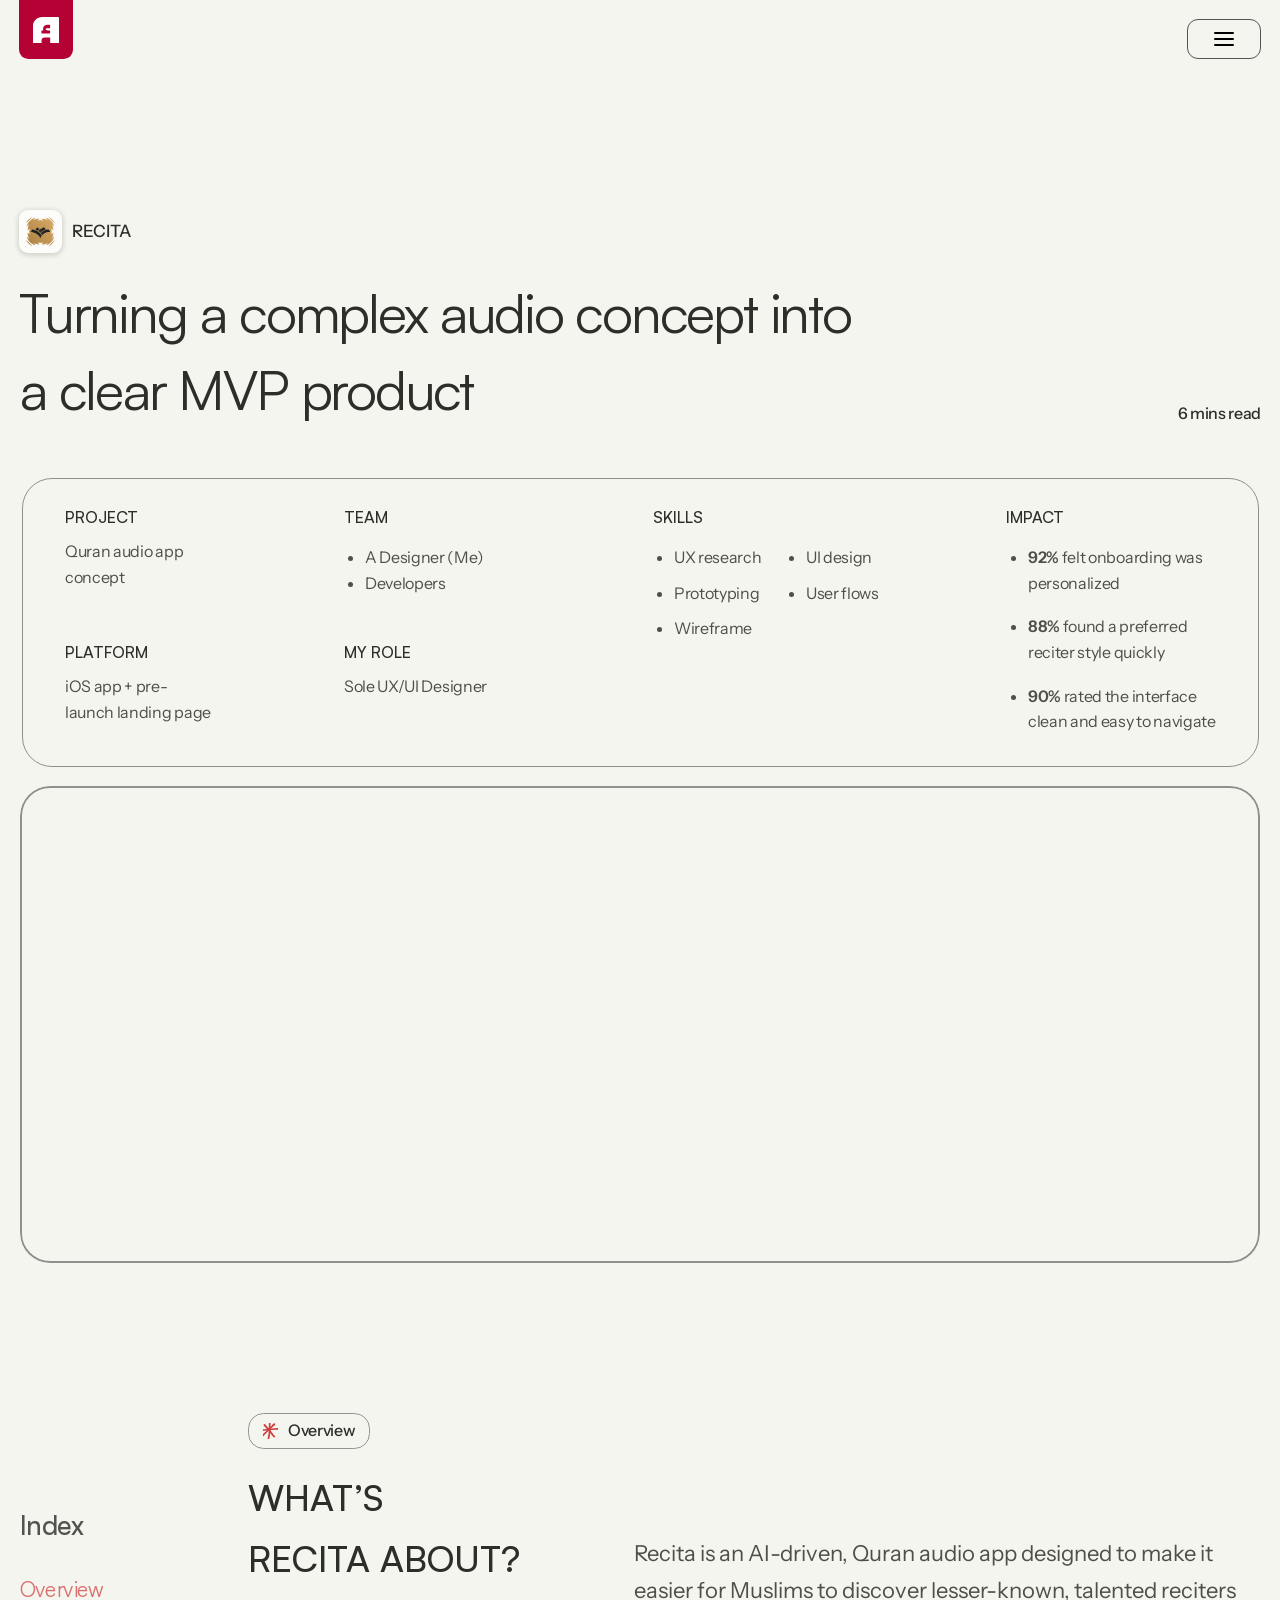
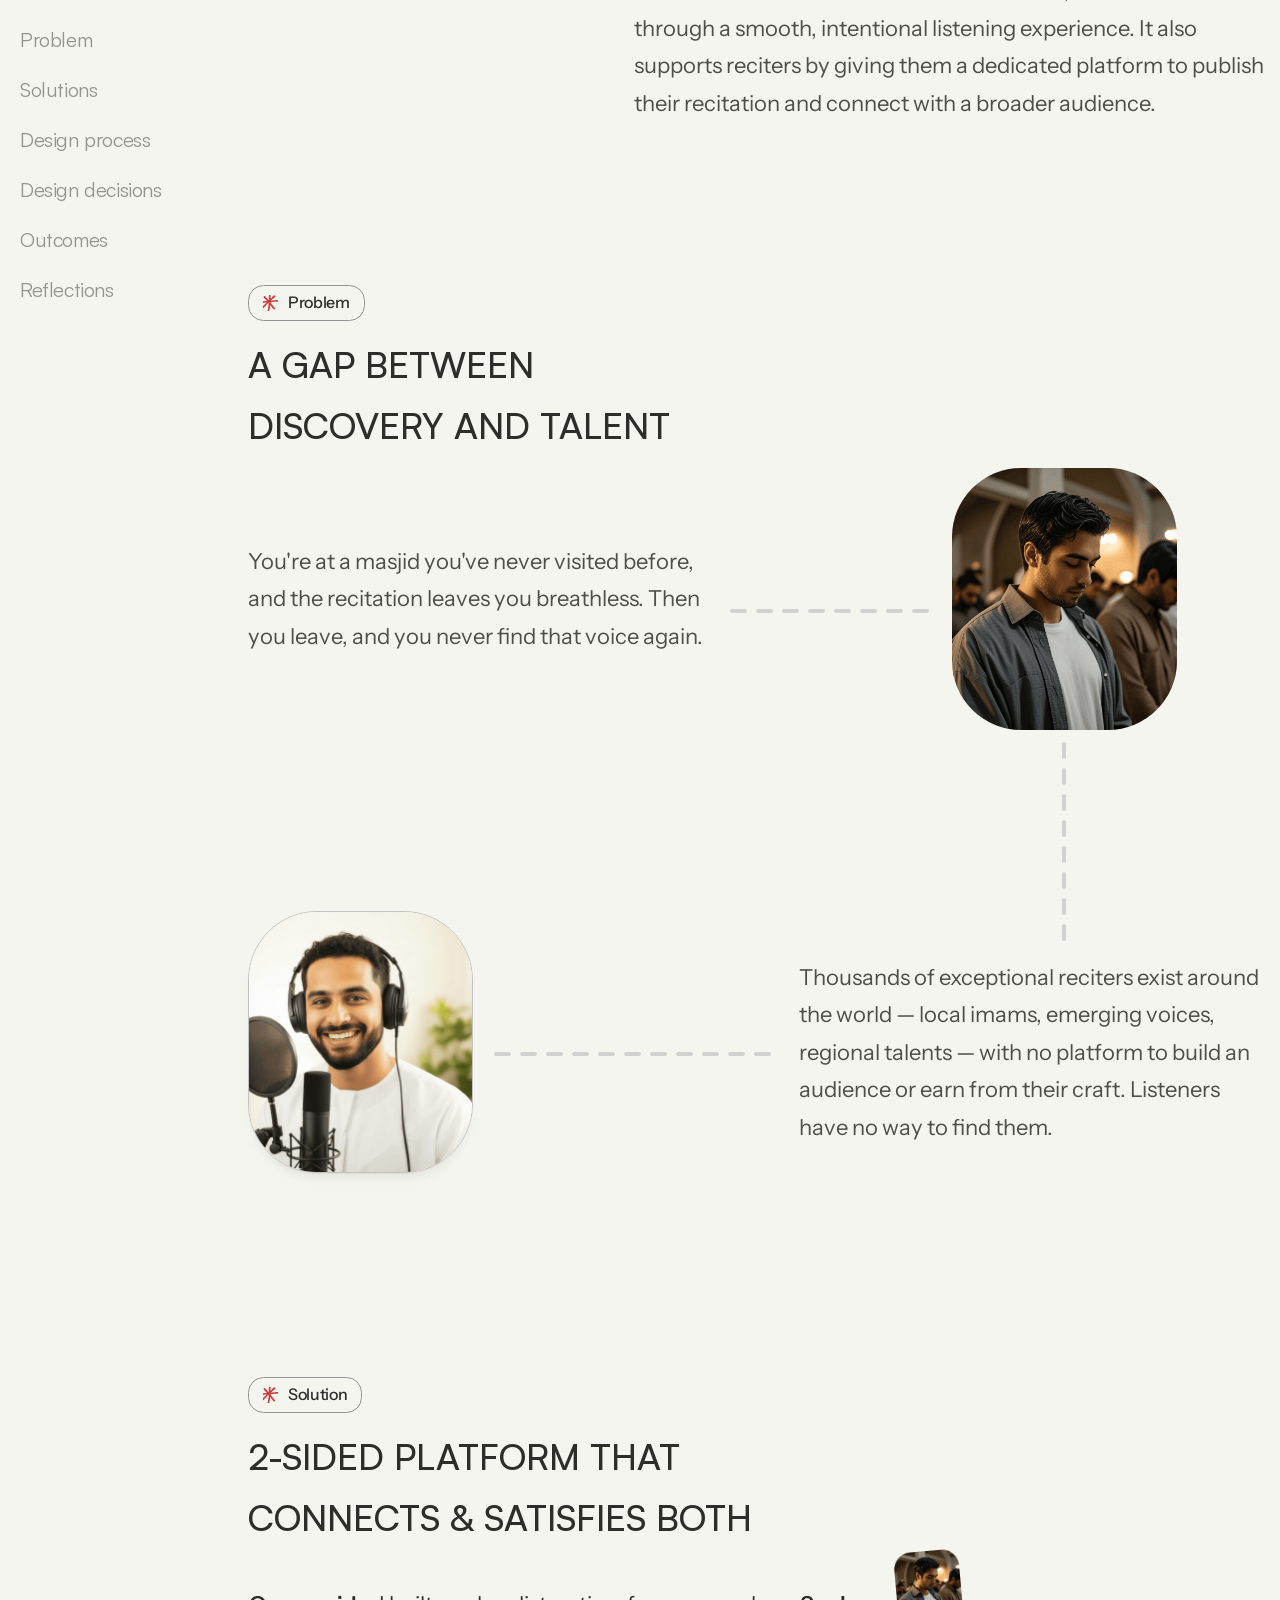
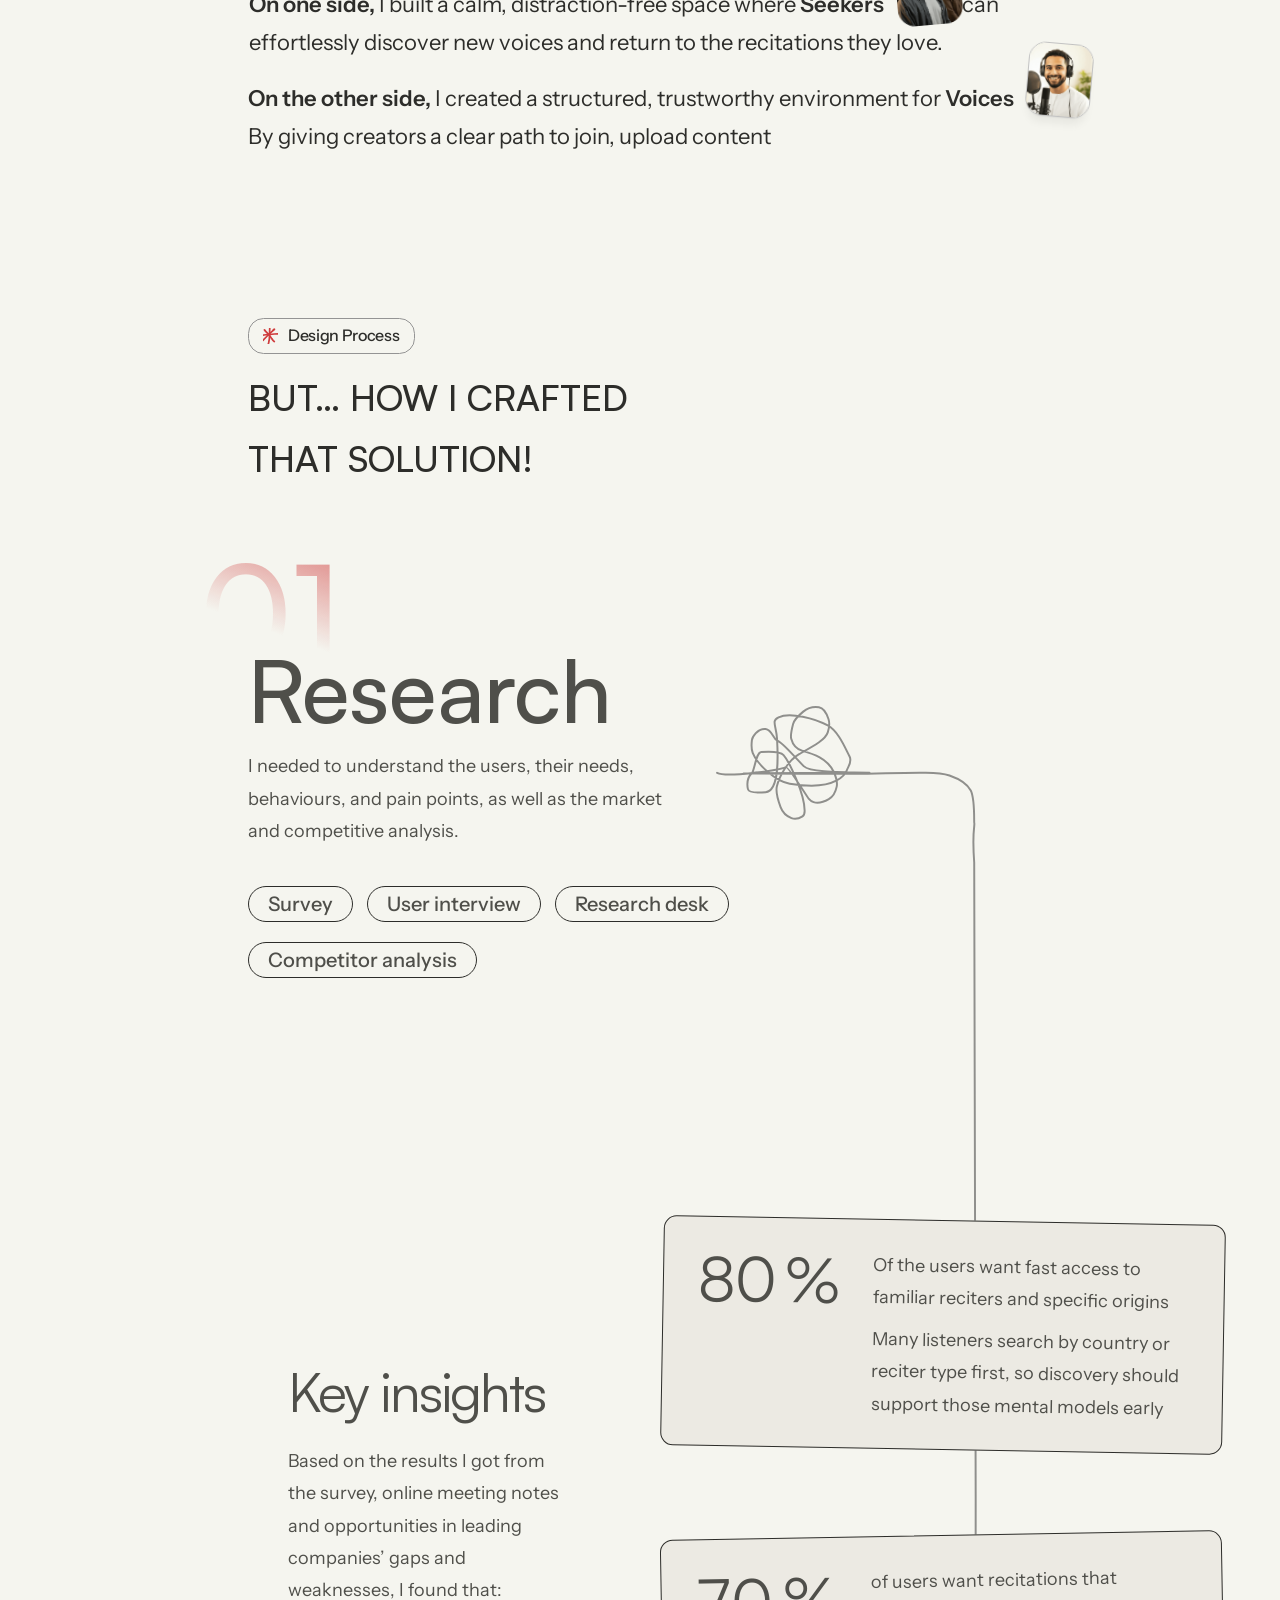
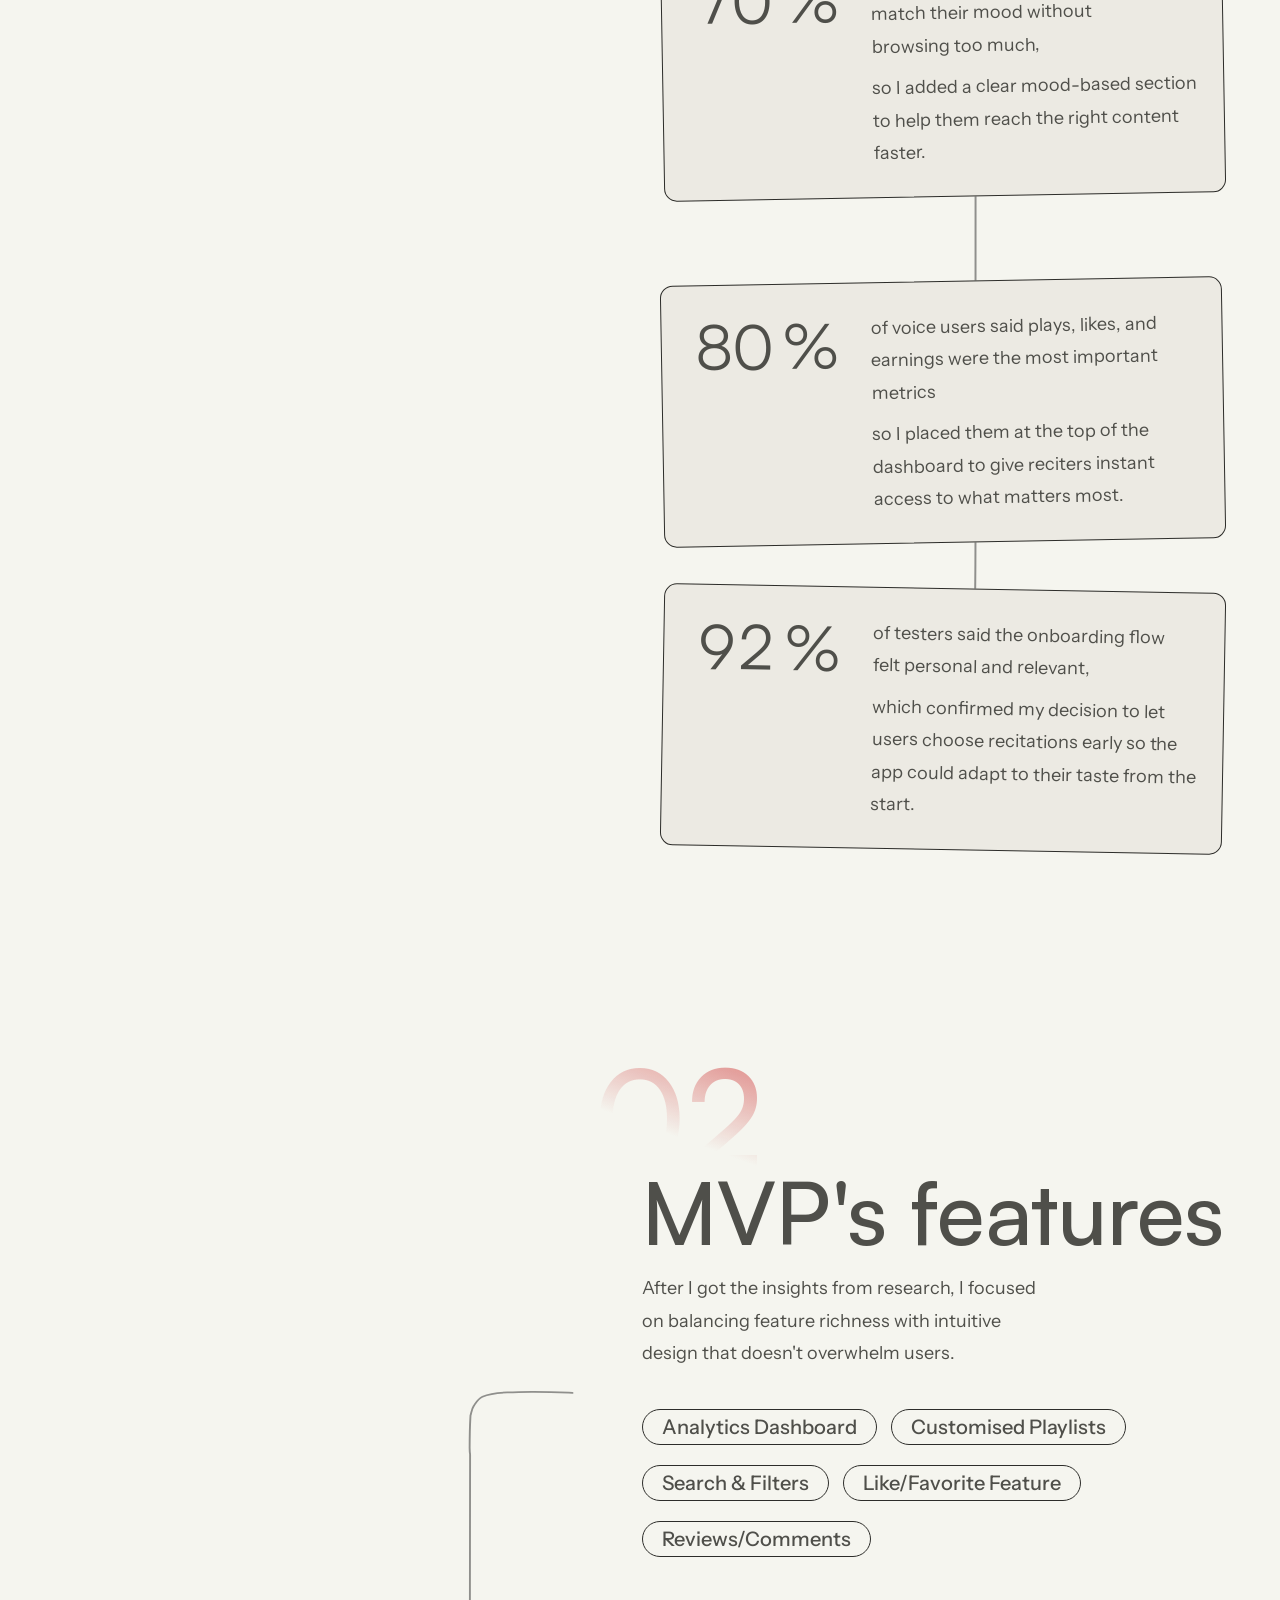
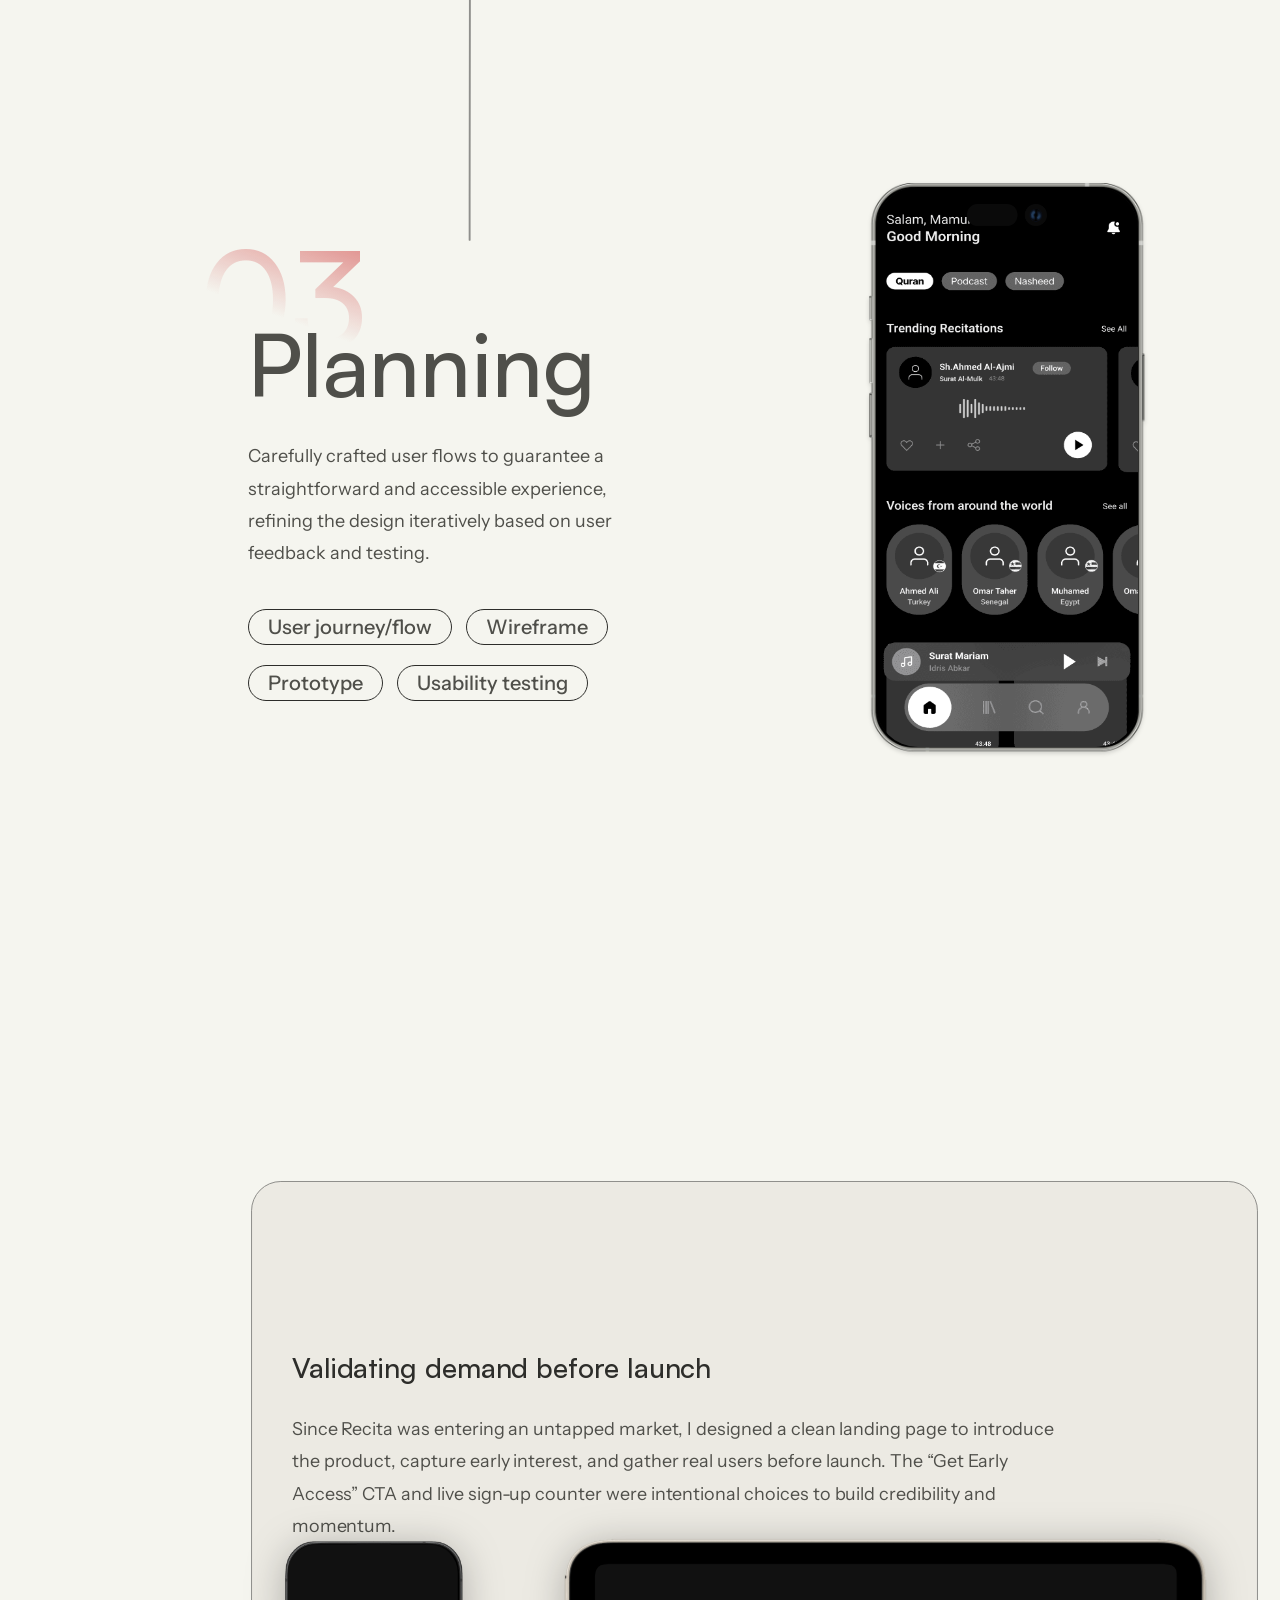
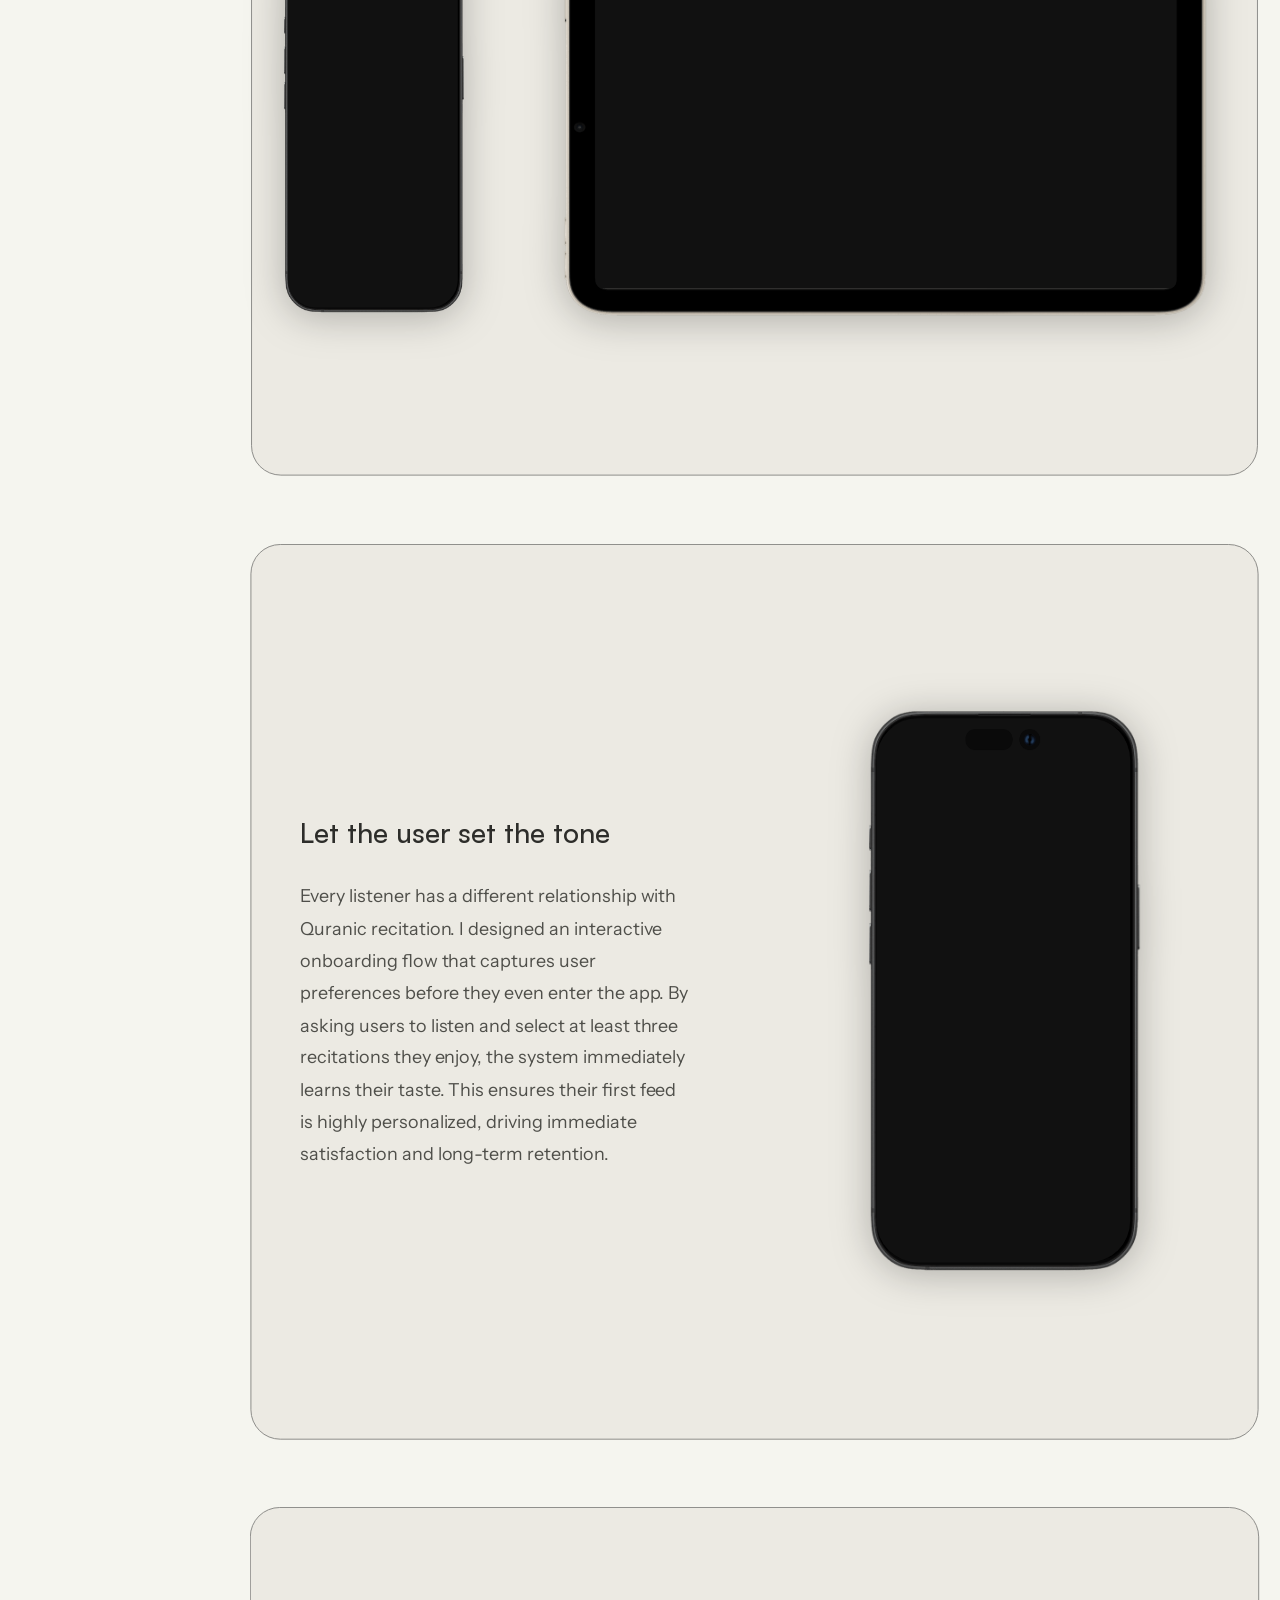
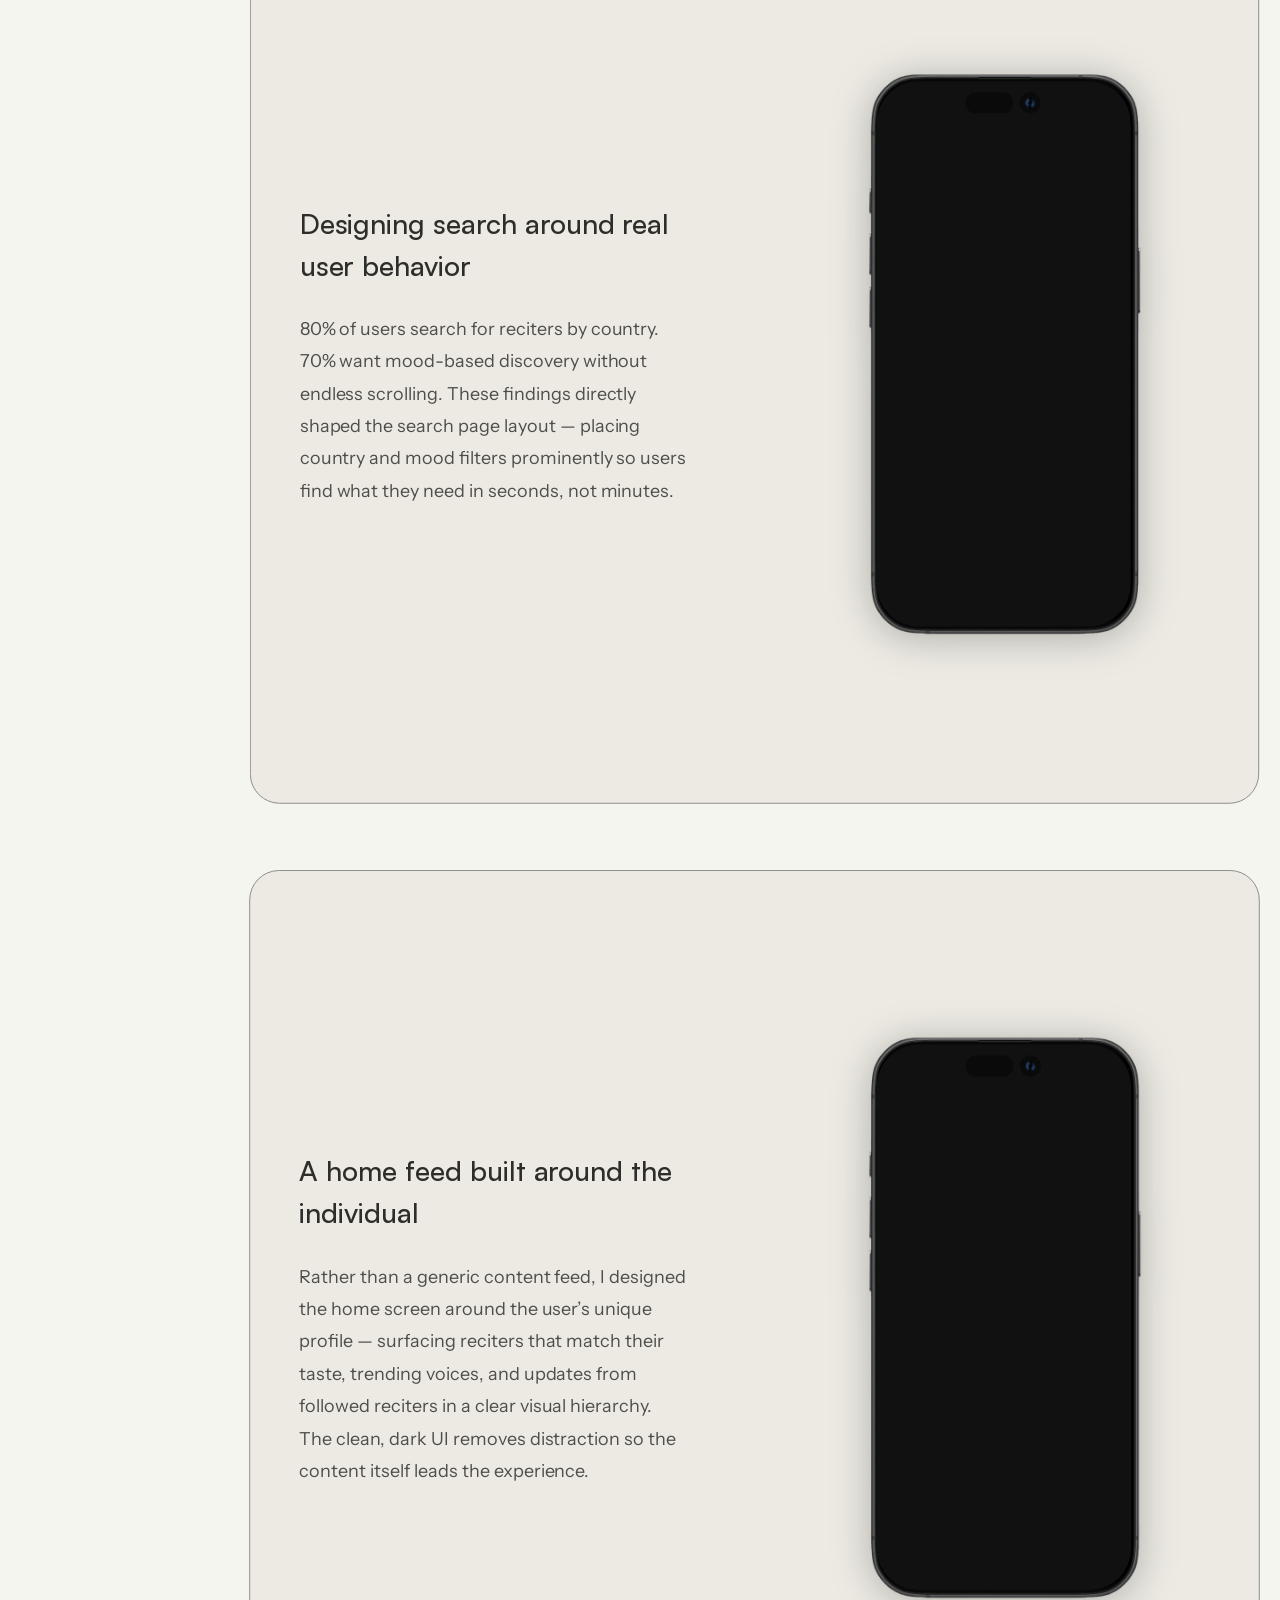
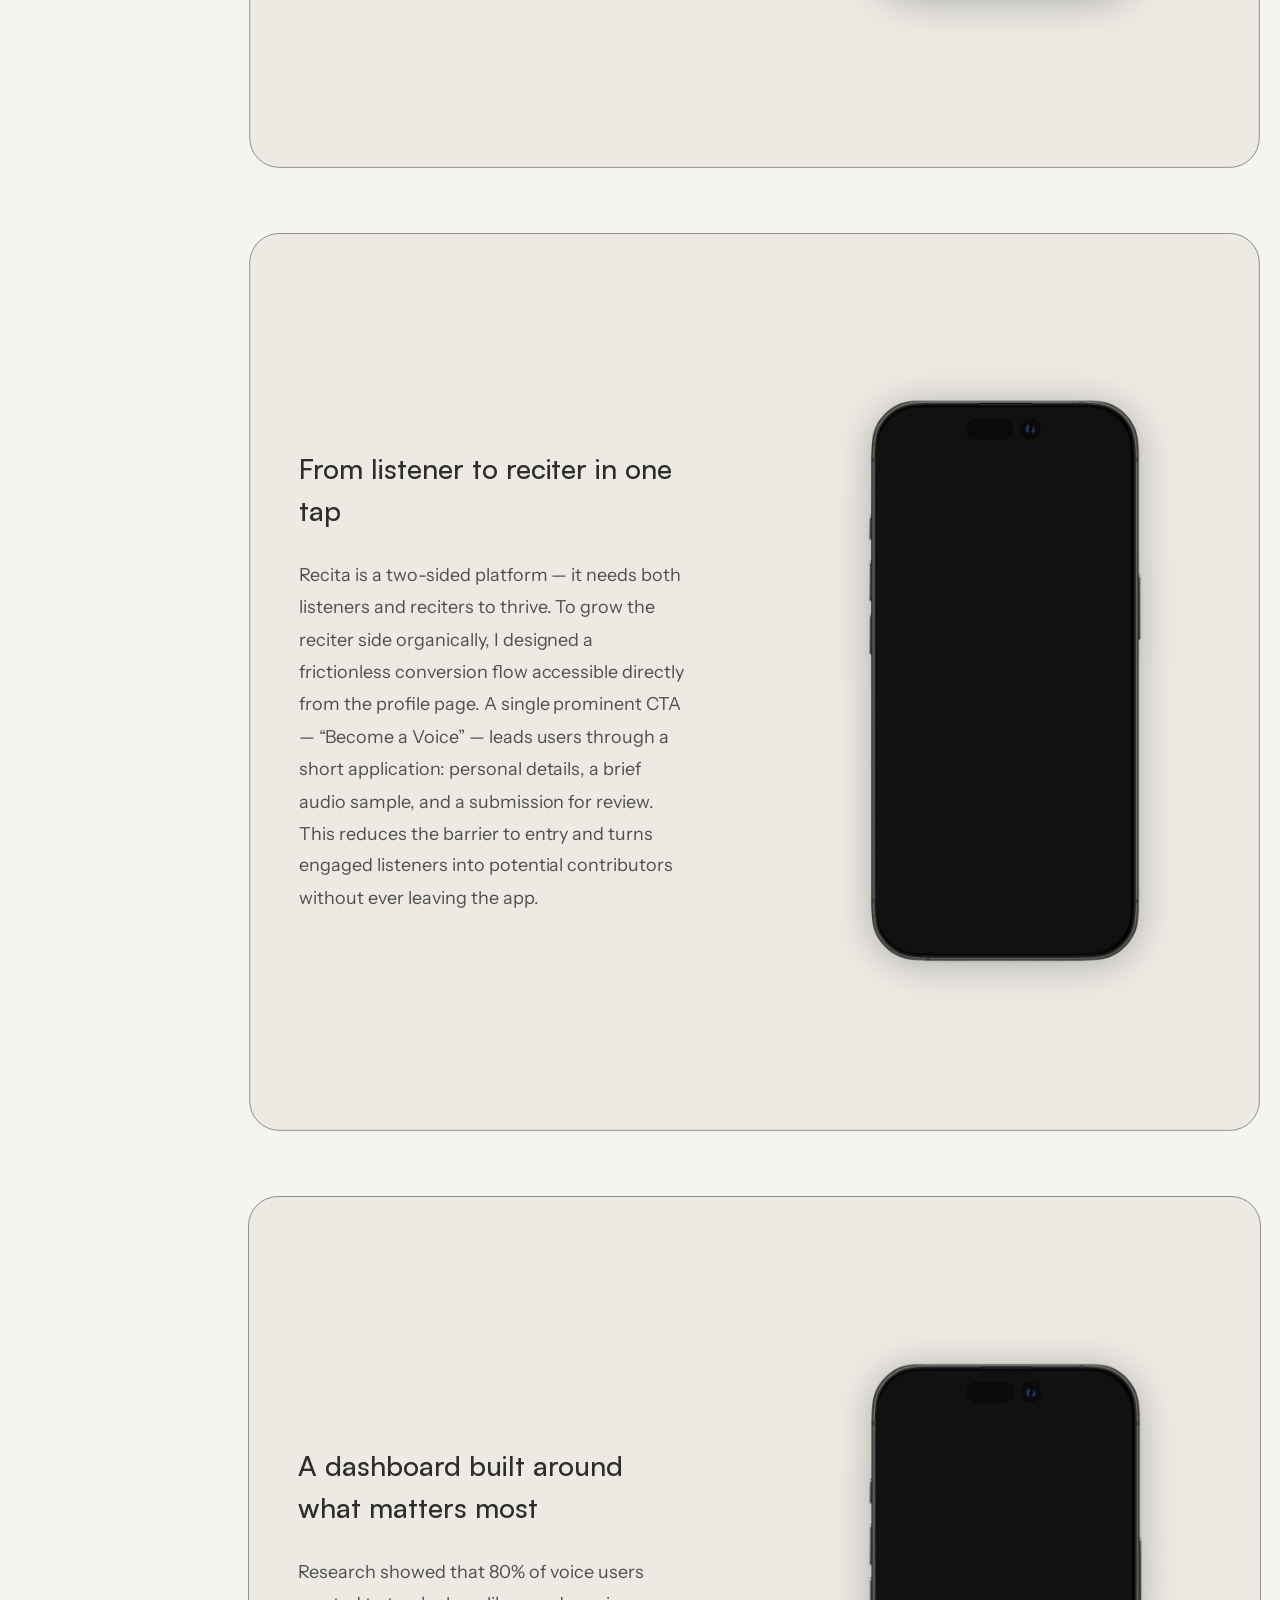
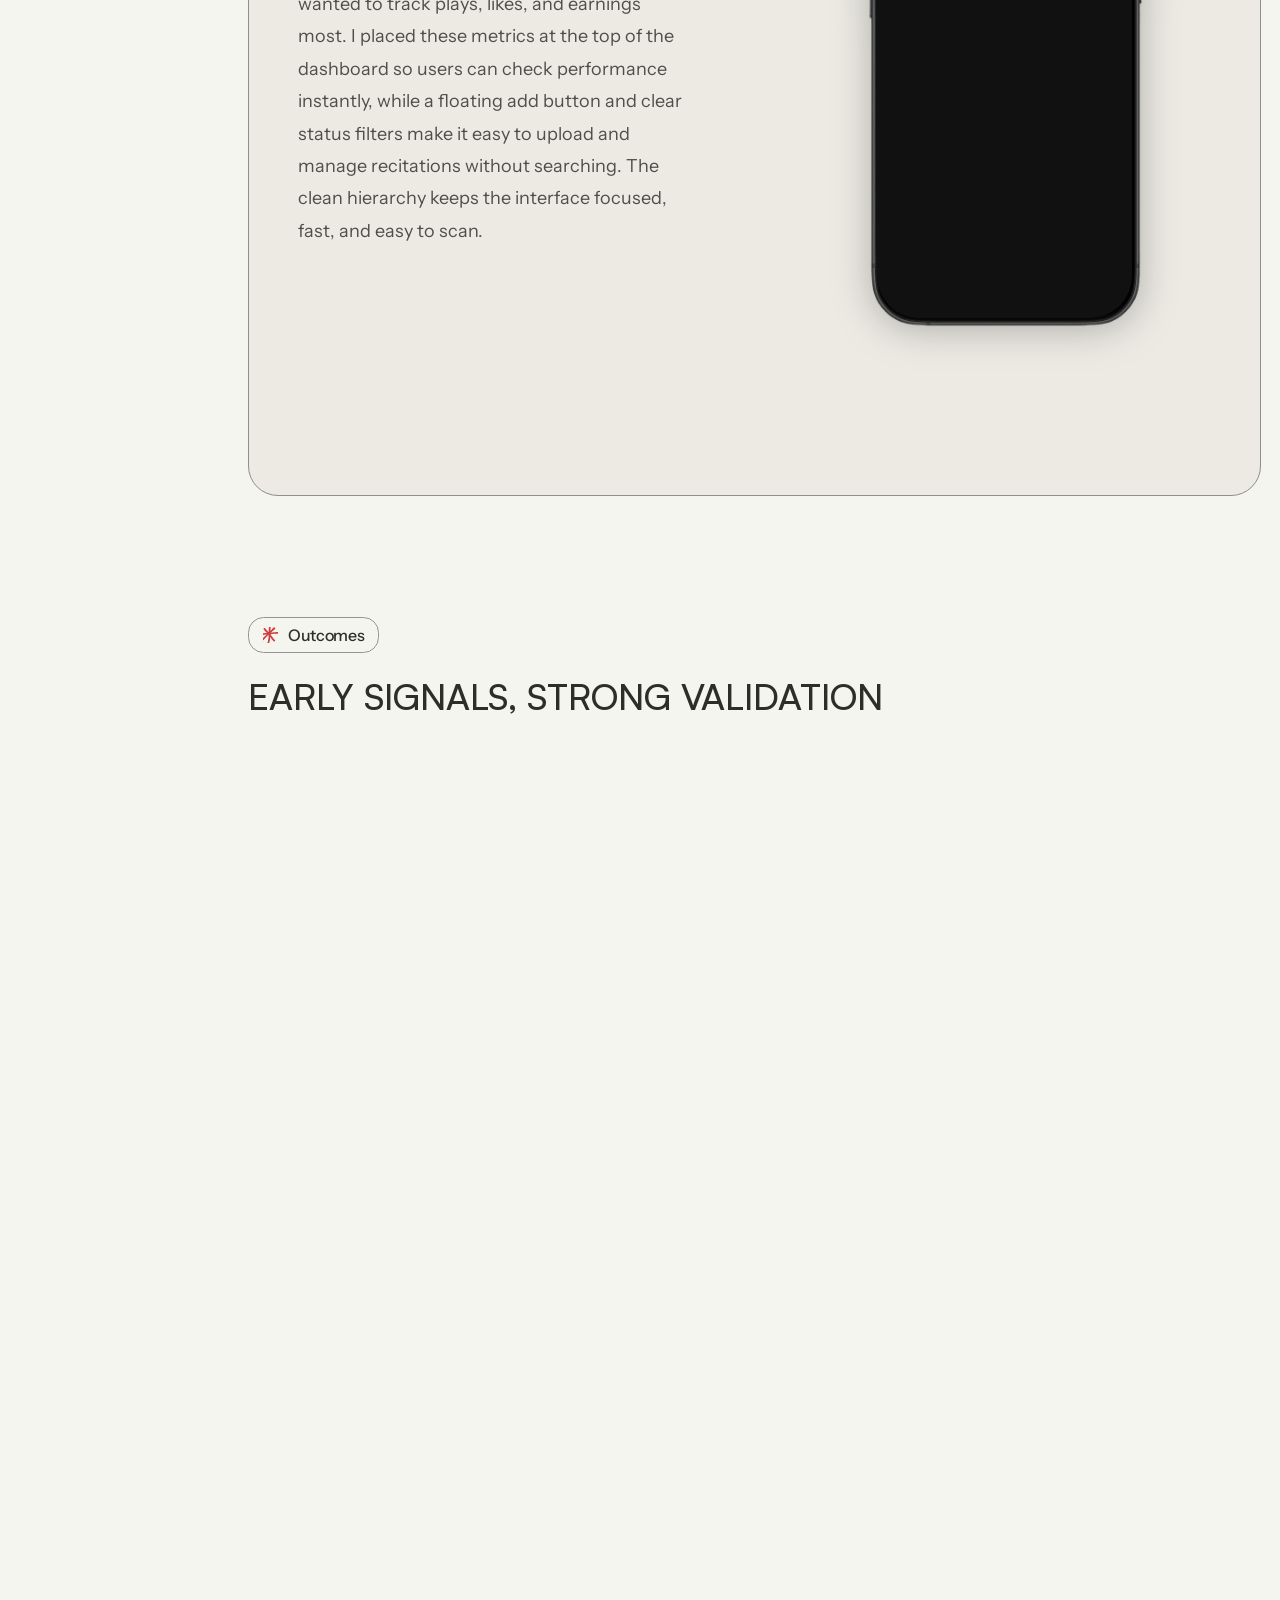
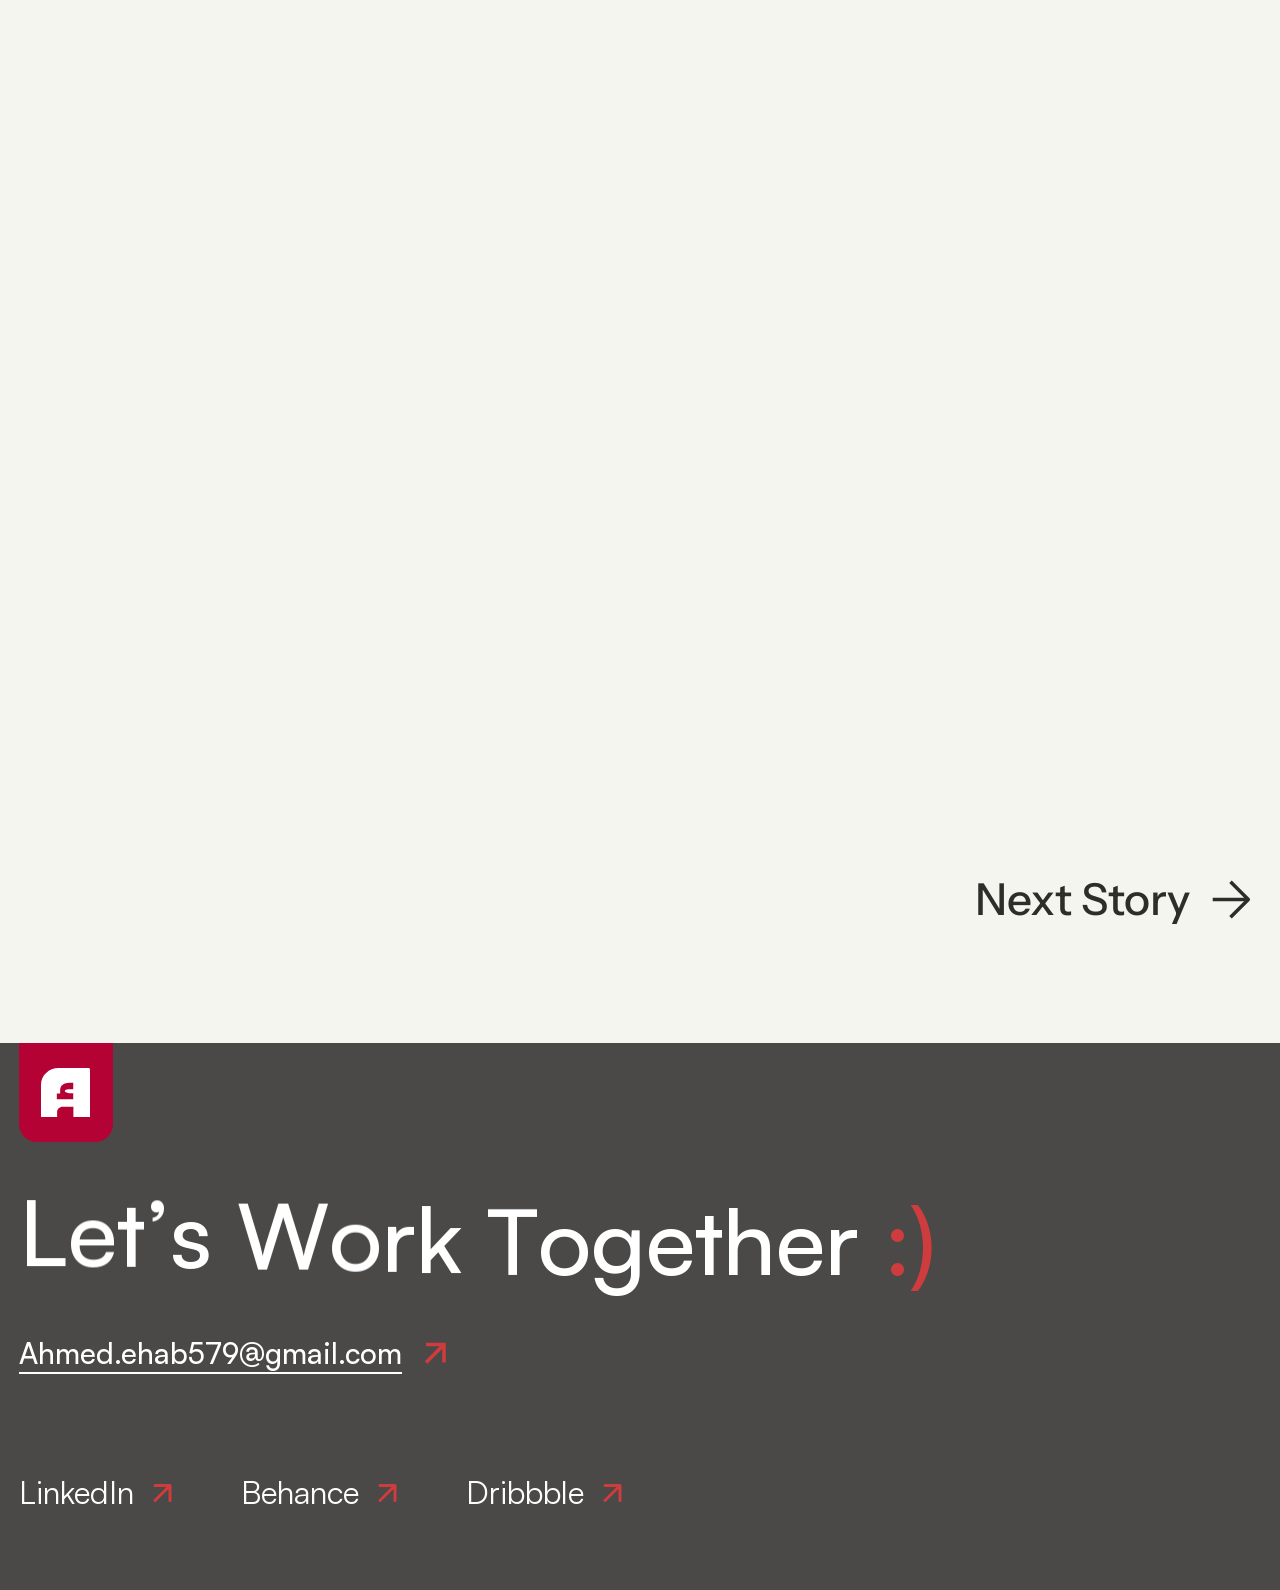
==== project.html @ 10d1a83d "Match Selected Projects to the Framer original - Middle Recita phone sits in front of the right one," ====
<!doctype html>
<html lang="en">
<head>
  <meta charset="utf-8">
  <meta name="viewport" content="width=device-width, initial-scale=1">
  <title>Recita case study · Ahmed Ehab</title>
  <meta name="description" content="How I turned a complex Quran audio concept into a clear MVP: research, key insights, design decisions and early results.">
  <meta name="theme-color" content="#f5f5ef">
  <meta property="og:title" content="Recita: turning a complex audio concept into a clear MVP product">
  <meta property="og:description" content="A UX case study by Ahmed Ehab.">
  <meta property="og:type" content="article">

  <link rel="preload" href="assets/fonts/satoshi-400.woff2" as="font" type="font/woff2" crossorigin>
  <link rel="preload" href="assets/fonts/satoshi-500.woff2" as="font" type="font/woff2" crossorigin>
  <link rel="preload" href="assets/fonts/instrument-sans-400.woff2" as="font" type="font/woff2" crossorigin>

  <link rel="stylesheet" href="css/tokens.css?v=2">
  <link rel="stylesheet" href="css/base.css?v=4">
  <link rel="stylesheet" href="css/header.css?v=4">
  <link rel="stylesheet" href="css/project.css?v=3">
  <link rel="stylesheet" href="css/footer.css?v=3">

  <script>
    if (!matchMedia("(prefers-reduced-motion: reduce)").matches) document.documentElement.classList.add("motion-ready");
  </script>
  <script src="assets/vendor/motion-12.23.12.js" defer></script>
  <script src="assets/vendor/lenis-1.1.20.min.js" defer></script>
  <script src="js/fx.js?v=5" defer></script>
  <script src="js/header.js?v=3" defer></script>
  <script src="js/project.js?v=2" defer></script>
  <script src="js/footer.js?v=1" defer></script>
</head>
<body>
  <a class="sr-only" href="#main">Skip to content</a>

  <!-- The red spark used in the section badges -->
  <svg width="0" height="0" style="position:absolute" aria-hidden="true">
    <symbol id="spark" viewBox="0 0 15.026 16.006">
      <g fill="none" stroke="var(--accent)" stroke-width="1.7" stroke-linecap="round" stroke-miterlimit="10">
        <path d="M 9.902 2.503 C 10.27 1.902 10.749 1.377 11.089 1.256 C 13.071 0.548 7.32 4.943 5.832 6.237 C 3.915 8.271 2.253 10.071 1.343 10.958 C 0.944 11.366 0.674 11.689 0.234 12.342"/>
        <path d="M 1.406 1.887 C 1.895 2.468 3.992 4.754 5.858 6.764 C 7.062 8.061 7.931 9.108 8.715 10.579 C 9.355 11.603 9.974 12.419 10.466 12.874 C 10.722 13.091 10.99 13.279 11.346 13.552"/>
        <path d="M 0 7.067 C 1.159 6.9 4.569 6.619 6.609 6.354 C 8.325 6.311 9.881 6.201 11.325 6.02 C 12.238 5.95 13.52 5.923 14.84 5.896"/>
        <path d="M 6.755 0 C 6.698 2.375 6.478 8.136 6.355 11.09 C 6.151 12.102 5.957 12.917 5.85 13.817 C 5.795 14.264 5.742 14.687 5.282 16.006"/>
      </g>
    </symbol>
  </svg>

  <!-- ===================== Header (shared with Home) ===================== -->
  <header class="site-header" data-header data-pill-at="150">
    <div class="site-header__bar">
      <a class="site-header__logo" href="./" aria-label="Ahmed Ehab, home">
        <svg viewBox="0 0 25.651 25.651" width="26" height="26" aria-hidden="true"><path fill="#fff" d="M 0 25.651 L 0.001 8.75 C 0.001 3.918 4.129 0 9.221 0 L 24.874 0 C 25.303 0 25.651 0.348 25.651 0.777 L 25.651 25.651 L 16.959 25.651 L 16.959 20.341 L 11.324 20.341 C 9.73 20.341 8.437 21.568 8.437 23.081 L 8.437 25.651 Z M 8.284 16.367 L 16.873 16.367 L 16.873 13.256 C 10.906 13.256 11.896 11.018 14.559 11.06 C 14.607 11.061 16.873 11.06 16.873 11.06 C 16.873 11.06 16.91 7.783 16.873 7.782 C 15.836 7.767 10.375 7.177 10.027 11.208 C 10.024 11.243 10.027 13.295 10.027 13.295 L 8.284 13.295 Z"/></svg>
      </a>
      <div class="menu" data-menu>
        <nav class="menu__nav" id="site-nav" aria-label="Main">
          <a class="menu__link" href="./#about">Home</a>
          <a class="menu__link" href="./#projects">Projects</a>
          <a class="menu__link" href="./#approach">Approach</a>
        </nav>
        <button class="menu__toggle" type="button" aria-expanded="false" aria-controls="site-nav" aria-label="Open menu" data-menu-toggle>
          <svg class="menu__icon menu__icon--open" viewBox="0 0 24 24" aria-hidden="true"><path d="M3 6H21M3 12H21M3 18H21"/></svg><svg class="menu__icon menu__icon--close" viewBox="0 0 24 24" aria-hidden="true"><path d="M18 6L6 18M6 6L18 18"/></svg>
        </button>
      </div>
    </div>
  </header>

  <main id="main" class="cs">

    <!-- ===================== Intro (R1–R4) ===================== -->
    <section class="cs-hero" aria-labelledby="cs-title">
      <div class="cs-hero__brand">
        <span class="cs-hero__icon"><img src="assets/icons/recita-mark.svg" width="29" height="29" alt=""></span>
        <span class="cs-hero__name">Recita</span>
      </div>
      <div class="cs-hero__head">
        <h1 class="cs-hero__title t-h1-lower" id="cs-title" data-fx="r1">Turning a complex audio concept into a clear MVP product</h1>
        <p class="cs-hero__read" data-fx="r2">6 mins read</p>
      </div>

      <dl class="facts">
        <div class="facts__col">
          <div class="facts__item" data-fx="fact" data-delay="0"><dt>Project</dt><dd>Quran audio app concept</dd></div>
          <div class="facts__item facts__item--2" data-fx="fact" data-delay="0.1"><dt>Platform</dt><dd>iOS app + pre-launch landing page</dd></div>
        </div>
        <div class="facts__col">
          <div class="facts__item" data-fx="fact" data-delay="0.3"><dt>Team</dt><dd><ul><li>A Designer (Me)</li><li>Developers</li></ul></dd></div>
          <div class="facts__item facts__item--2" data-fx="fact" data-delay="0.4"><dt>My Role</dt><dd>Sole UX/UI Designer</dd></div>
        </div>
        <div class="facts__col">
          <div class="facts__item" data-fx="fact" data-delay="0.5"><dt>Skills</dt><dd><ul class="facts__skills"><li>UX research</li><li>UI design</li><li>Prototyping</li><li>User flows</li><li>Wireframe</li></ul></dd></div>
        </div>
        <div class="facts__col">
          <div class="facts__item" data-fx="fact" data-delay="0.6"><dt>Impact</dt><dd><ul class="facts__impact">
            <li data-fx="fact" data-delay="0.6"><strong>92%</strong> felt onboarding was personalized</li>
            <li data-fx="fact" data-delay="0.7"><strong>88%</strong> found a preferred reciter style quickly</li>
            <li data-fx="fact" data-delay="0.8"><strong>90%</strong> rated the interface clean and easy to navigate</li>
          </ul></dd></div>
        </div>
      </dl>

      <div class="cs-hero__video">
        <video src="assets/videos/project/K1v5oEaT1V2vKqLr6vXtTV5dQ.mp4" autoplay muted loop playsinline preload="metadata" aria-label="Recita app preview"></video>
      </div>
    </section>

    <!-- ===================== Body: sticky index + sections ===================== -->
    <div class="cs-body">
      <!-- R5: sticky index, highlights the section on screen -->
      <aside class="cs-index" aria-label="On this page">
        <p class="cs-index__title">Index</p>
        <ol class="cs-index__list" data-index>
          <li><a href="#overview">Overview</a></li>
          <li><a href="#problem">Problem</a></li>
          <li><a href="#solution">Solutions</a></li>
          <li><a href="#process">Design process</a></li>
          <li><a href="#decisions">Design decisions</a></li>
          <li><a href="#outcomes">Outcomes</a></li>
          <li><a href="#reflections">Reflections</a></li>
        </ol>
      </aside>

      <div class="cs-main">

        <!-- ===== Overview (R6, R7) ===== -->
        <section class="cs-overview" id="overview" data-section>
          <div class="intro">
            <p class="badge" data-fx="badge"><svg aria-hidden="true"><use href="#spark"/></svg>Overview</p>
            <h2 class="intro__title t-h3-cap" data-fx="intro-title">What’s<br>Recita about?</h2>
          </div>
          <p class="cs-overview__text t-body-xl" data-split="words" data-fx="lines" data-y="25" data-dur="0.8" data-bounce="0">Recita is an AI-driven, Quran audio app designed to make it easier for Muslims to discover lesser-known, talented reciters through a smooth, intentional listening experience. It also supports reciters by giving them a dedicated platform to publish their recitation and connect with a broader audience.</p>
        </section>

        <!-- ===== Problem (R8–R10) ===== -->
        <section class="cs-problem" id="problem" data-section>
          <div class="intro" style="width: 441px">
            <p class="badge" data-fx="badge"><svg aria-hidden="true"><use href="#spark"/></svg>Problem</p>
            <h2 class="intro__title t-h3-cap" data-fx="intro-title">A gap between discovery and talent</h2>
          </div>
          <img class="cs-problem__img" style="left: 704px; top: 183px" src="assets/images/project/HrMXqnqYJuwufWFA9pWvrhIPjcs.png" width="225" height="262" alt="A listener with headphones, eyes closed" data-fx="problem-img" loading="lazy">
          <p class="cs-problem__text t-body-xl" style="left: 0; top: 258px; width: 475px" data-split="words" data-fx="lines" data-y="20" data-dur="2" data-bounce="0">You're at a masjid you've never visited before, and the recitation leaves you breathless. Then you leave, and you never find that voice again.</p>
          <svg class="dash" style="left: 482px; top: 325px; width: 212px" viewBox="0 0 212 4" preserveAspectRatio="none" aria-hidden="true" data-fx="dash" data-from="x60"><path d="M2 2 H210"/></svg>
          <svg class="dash dash--v" style="left: 815px; top: 457px; height: 204px" viewBox="0 0 4 204" preserveAspectRatio="none" aria-hidden="true" data-fx="dash" data-from="y-60"><path d="M2 2 V202"/></svg>
          <svg class="dash" style="left: 246px; top: 768px; width: 290px" viewBox="0 0 290 4" preserveAspectRatio="none" aria-hidden="true" data-fx="dash" data-from="x-60"><path d="M2 2 H288"/></svg>
          <img class="cs-problem__img cs-problem__img--framed" style="left: 0; top: 626px" src="assets/images/project/NQO6JGEc2CeuKsoFh5yEvF1is2w.png" width="225" height="262" alt="A reciter with a microphone and headphones" data-fx="problem-img" loading="lazy">
          <p class="cs-problem__text t-body-xl" style="left: 551px; top: 674px; width: 461px" data-split="words" data-fx="lines" data-y="20" data-dur="2" data-bounce="0">Thousands of exceptional reciters exist around the world — local imams, emerging voices, regional talents — with no platform to build an audience or earn from their craft. Listeners have no way to find them.</p>
        </section>

        <!-- ===== Solution (R11, R12) ===== -->
        <section class="cs-solution" id="solution" data-section>
          <div class="intro" style="width: 524px">
            <p class="badge" data-fx="badge"><svg aria-hidden="true"><use href="#spark"/></svg>Solution</p>
            <h2 class="intro__title t-h3-cap" data-fx="intro-title">2-sided platform that connects &amp; satisfies both</h2>
          </div>
          <div class="cs-solution__rows">
            <div class="cs-solution__row" style="width: 780px">
              <p class="t-body-xl" data-split="words" data-fx="lines" data-y="20" data-dur="2" data-bounce="0" data-delay="0.2"><b>On one side,</b> I built a calm, distraction-free space where <b>Seekers</b> <span class="avatar-gap" aria-hidden="true"></span> can effortlessly discover new voices and return to the recitations they love.</p>
              <img class="avatar" style="left: 647px; top: -35px; --r: -5deg" src="assets/images/project/HrMXqnqYJuwufWFA9pWvrhIPjcs.png" width="65" height="74" alt="" data-fx="avatar" loading="lazy">
            </div>
            <div class="cs-solution__row" style="width: 867px">
              <p class="t-body-xl" data-split="words" data-fx="lines" data-y="20" data-dur="2" data-bounce="0" data-delay="0.2"><b>On the other side,</b> I created a structured, trustworthy environment for <b>Voices</b> <span class="avatar-gap" aria-hidden="true"></span> By giving creators a clear path to join, upload content</p>
              <img class="avatar avatar--framed" style="left: 779px; top: -37px; --r: 5deg" src="assets/images/project/NQO6JGEc2CeuKsoFh5yEvF1is2w.png" width="65" height="74" alt="" data-fx="avatar" loading="lazy">
            </div>
          </div>
        </section>

        <!-- ===== Design process (R13–R21) ===== -->
        <section class="cs-process" id="process" data-section>
          <div class="intro" style="width: 426px">
            <p class="badge" data-fx="badge"><svg aria-hidden="true"><use href="#spark"/></svg>Design Process</p>
            <h2 class="intro__title t-h3-cap" data-fx="intro-title">But… How I crafted that solution!</h2>
          </div>

          <!-- R17: hand-drawn line from Research down through the key insights -->
          <svg class="cs-line cs-line--research" viewBox="0 0 280 1686" aria-hidden="true" data-draw>
            <path pathLength="1" d="M 0 66.752 C 9.5 71.752 63.5 64.124 69.834 61.054 C 72.097 59.957 91.738 91.608 92.937 93.056 C 94.137 94.504 95.745 95.819 97.977 96.56 C 102.832 98.17 108.513 96.314 113.439 93.512 C 118.2 90.804 120.421 85.734 121.427 80.845 C 122.375 76.235 120.928 71.217 118.207 65.506 C 111.844 52.152 97.678 47.65 86.194 44.329 C 79.49 42.389 76.296 36.199 75.256 32.284 C 74.236 28.444 75.634 22.992 77.173 17.191 C 78.31 12.905 82.225 9.056 87.453 4.701 C 92.537 0.464 98.512 -0.512 103.409 0.223 C 108.786 1.031 111.445 7.31 113.07 12.134 C 114.583 16.629 113.727 21.489 112.352 25.746 C 109.999 33.025 99.618 38.686 83.669 47.628 C 71.53 54.434 63.086 70.935 60.717 80.462 C 59.36 85.918 61.441 93.567 64.453 101.673 C 66.907 108.274 71.609 111.34 75.495 112.77 C 79.801 114.356 84.037 112.659 86.721 110.951 C 88.11 110.067 88.856 108.237 88.893 105.695 C 89.138 88.705 73.172 55.282 67.5 48.81 C 64.835 45.768 56.293 44.874 44.841 45.635 C 39.545 45.987 38.001 64.379 35.352 66.998 C 30.632 71.665 30.254 78.337 31.326 83.375 C 32.207 87.515 41.474 87.089 49.268 86.458 C 64.42 85.232 61.495 44.036 60.813 31.562 C 60.43 24.557 58.054 18.649 58.388 14.825 C 58.556 12.908 60.438 11.389 62.396 10.419 C 73.992 4.676 99.615 11.798 112.345 18.703 C 122.881 24.418 129.469 40.457 134.502 50.31 C 137.303 55.792 132.96 60.354 131.7 64.26 C 129.923 69.772 124.693 72.861 120.999 74.836 C 107.648 81.974 85.829 79.83 73.734 77.832 C 59.348 75.456 40.867 58.264 36.15 46.49 C 34.311 41.901 34.91 37.558 35.353 33.63 C 35.57 31.705 40.501 21.31 49.269 22.31 C 55.461 23.016 57.291 32.33 60.457 33.63 C 67.139 36.373 76.689 48.74 87.897 60.035 C 93.472 65.654 115.495 66.165 154.474 66.752 C 161.237 66.854 2.867 67.22 30.064 67.486 C 57.259 67.752 109.968 68.008 137.925 67.806 C 167.502 67.591 185.518 66.387 211.869 66.664 C 224.944 66.801 230.858 67.748 235.902 69.501 C 244.504 72.491 253.241 76.413 257.503 84.81 C 261.686 93.05 260.799 116.81 261.003 117.31 C 262.066 119.917 258.581 124.94 261.003 157.81 C 263.57 192.651 262.016 1408.77 262.242 1443.92 C 262.503 1484.31 261.503 1538.31 261.503 1549.81 C 261.503 1556.81 263.065 1565.94 261.503 1575.31 C 258.503 1593.31 261.503 1679.81 261.503 1686.31"/>
          </svg>
          <!-- R17: second line, from MVP's features down to Planning -->
          <svg class="cs-line cs-line--mvp" viewBox="0 0 115 526" preserveAspectRatio="none" aria-hidden="true" data-draw>
            <path pathLength="1" transform="translate(7 9)" d="M 108.493 1.058 C 102.475 0.863 88.204 0.229 67.892 0.016 C 58.158 -0.087 48.34 0.339 39.886 0.572 C 26.511 0.941 19.33 2.636 13.493 5.496 C 8.814 7.788 6.639 12.312 4.307 15.902 C 2.185 19.169 1.896 23.136 0.901 26.867 C 0.662 32.493 0.098 37.211 0 63.596 C 0.095 69.116 0.286 69.937 0.482 70.783 L 0 460 L 0 509"/>
          </svg>

          <!-- Step 01: Research -->
          <div class="step-block cs-research">
            <span class="step-block__num" aria-hidden="true" data-fx="step-num">01</span>
            <h3 class="step-block__title" data-fx="step-title">Research</h3>
            <p class="step-block__text" data-fx="step-text">I needed to understand the users, their needs, behaviours, and pain points, as well as the market and competitive analysis.</p>
            <ul class="pills">
              <li data-fx="pill" data-y="25" data-delay="0.2">Survey</li>
              <li data-fx="pill" data-y="25" data-delay="0.4">User interview</li>
              <li data-fx="pill" data-y="25" data-delay="0.6">Research desk</li>
              <li data-fx="pill" data-y="25" data-delay="0.6">Competitor analysis</li>
            </ul>
          </div>

          <!-- Key insights (R18, R19) -->
          <div class="insights" data-fx="insights">
            <div class="insights__aside">
              <h3 class="insights__title t-h1-lower" data-fx="step-title">Key insights</h3>
              <p class="insights__text" data-fx="step-text">Based on the results I got from the survey, online meeting notes and opportunities in leading companies’ gaps and weaknesses, I found that:</p>
            </div>
            <div class="insights__cards">
              <div class="insight-wrap" style="--top: 40px; height: 282px; --offset: 46px; --rot: 1deg">
                <article class="insight"><p class="insight__num"><span data-count="80" data-from="20" data-speed="2.1">80</span>%</p><p class="insight__lead">Of the users want fast access to familiar reciters and specific origins</p><p class="insight__more">Many listeners search by country or reciter type first, so discovery should support those mental models early</p></article>
              </div>
              <div class="insight-wrap" style="--top: 0px; height: 347px; --offset: 79px; --rot: -1deg">
                <article class="insight insight--tall"><p class="insight__num"><span data-count="70" data-from="20" data-speed="2.1">70</span>%</p><p class="insight__lead">of users want recitations that match their mood without browsing too much,</p><p class="insight__more">so I added a clear mood-based section to help them reach the right content faster.</p></article>
              </div>
              <div class="insight-wrap" style="--top: 0px; height: 347px; --offset: 78px; --rot: -1deg">
                <article class="insight insight--tall"><p class="insight__num"><span data-count="80" data-from="20" data-speed="2.1">80</span>%</p><p class="insight__lead">of voice users said plays, likes, and earnings were the most important metrics</p><p class="insight__more">so I placed them at the top of the dashboard to give reciters instant access to what matters most.</p></article>
              </div>
              <div class="insight-wrap" style="--top: 0px; height: 307px; --offset: 38px; --rot: 1deg">
                <article class="insight insight--tall"><p class="insight__num"><span data-count="92" data-from="20" data-speed="2.1">92</span>%</p><p class="insight__lead">of testers said the onboarding flow felt personal and relevant,</p><p class="insight__more">which confirmed my decision to let users choose recitations early so the app could adapt to their taste from the start.</p></article>
              </div>
            </div>
          </div>

          <!-- Step 02: MVP's features -->
          <div class="step-block cs-mvp">
            <span class="step-block__num" aria-hidden="true" data-fx="step-num">02</span>
            <h3 class="step-block__title" data-fx="step-title">MVP's features</h3>
            <p class="step-block__text" data-fx="step-text">After I got the insights from research, I focused on balancing feature richness with intuitive design that doesn't overwhelm users.</p>
            <ul class="pills pills--fixed">
              <li data-fx="pill" data-y="15" data-delay="0.2">Analytics Dashboard</li>
              <li data-fx="pill" data-y="20" data-delay="0.2">Customised Playlists</li>
              <li data-fx="pill" data-y="25" data-delay="0.2">Search &amp; Filters</li>
              <li data-fx="pill" data-y="30" data-delay="0.2">Like/Favorite Feature</li>
              <li data-fx="pill" data-y="35" data-delay="0.2">Reviews/Comments</li>
            </ul>
          </div>

          <!-- Step 03: Planning (R20, R21) -->
          <div class="cs-planning">
            <div class="step-block">
              <span class="step-block__num" aria-hidden="true" data-fx="step-num">03</span>
              <h3 class="step-block__title" data-fx="step-title">Planning</h3>
              <p class="step-block__text" data-fx="step-text">Carefully crafted user flows to guarantee a straightforward and accessible experience, refining the design iteratively based on user feedback and testing.</p>
              <ul class="pills">
                <li data-fx="pill" data-y="15" data-delay="0.2">User journey/flow</li>
                <li data-fx="pill" data-y="20" data-delay="0.2">Wireframe</li>
                <li data-fx="pill" data-y="25" data-delay="0.2">Prototype</li>
                <li data-fx="pill" data-y="30" data-delay="0.2">Usability testing</li>
              </ul>
            </div>
            <div class="cs-planning__flows" data-fx="flows" aria-hidden="true"></div>
            <div class="phone cs-planning__phone" data-fx="planning-phone">
              <img class="phone__frame" src="assets/images/project/Im0prhBFdl6W8ynSSwnr18QVM.png" width="278" height="572" alt="">
              <video class="phone__screen" src="assets/videos/project/pTI9wIRKFq5S9SXEjc6iMkSVSrY.mp4" poster="assets/images/project/k6BFYG2MLh4RFfzGXFvIlFtfBU.png" muted loop playsinline preload="none" data-autoplay aria-label="Recita wireframes in motion"></video>
              <img class="phone__island" src="assets/images/project/SCCxOMOHxyEVtRtJwiicnCDXLIM.png" width="80" height="22" alt="">
            </div>
          </div>
        </section>

        <!-- ===== Design decisions (R22, R23) ===== -->
        <section class="cs-decisions" id="decisions" data-section>
          <div class="intro" style="width: 570px">
            <p class="badge" data-fx="badge"><svg aria-hidden="true"><use href="#spark"/></svg>Design Decisions</p>
            <h2 class="intro__title t-h3-cap" data-fx="intro-title">How the key insights affect my design decisions</h2>
          </div>

          <div class="decisions" data-decisions>
            <div class="decision-wrap">
              <article class="decision decision--wide">
                <div class="decision__text decision__text--wide">
                  <h3 class="decision__title" data-fx="dec-title">Validating demand before launch</h3>
                  <p class="decision__body" data-fx="dec-body">Since Recita was entering an untapped market, I designed a clean landing page to introduce the product, capture early interest, and gather real users before launch. The “Get Early Access” CTA and live sign-up counter were intentional choices to build credibility and momentum.</p>
                </div>
                <div class="decision__devices">
                  <div class="device device--phone-sm">
                    <img src="assets/images/project/GzevnAd9j82BN36dITIcT2Uwtc.png" width="185" height="377" alt="">
                    <video src="assets/videos/project/pQjB7YemymtpqB1MaSk5If0Khw.mp4" muted loop playsinline preload="none" data-autoplay aria-label="Landing page on a phone"></video>
                  </div>
                  <div class="device device--tablet">
                    <img src="assets/images/project/KvQ7BCREqqktnEdeND1K4CwcZQY.png" width="655" height="389" alt="">
                    <video src="assets/videos/project/LwOoXGrsSTjn0UM2eC88toSIs8.mp4" muted loop playsinline preload="none" data-autoplay aria-label="Landing page on a tablet"></video>
                  </div>
                </div>
              </article>
            </div>

            <div class="decision-wrap">
              <article class="decision">
                <div class="decision__text">
                  <h3 class="decision__title" data-fx="dec-title">Let the user set the tone</h3>
                  <p class="decision__body" data-fx="dec-body">Every listener has a different relationship with Quranic recitation. I designed an interactive onboarding flow that captures user preferences before they even enter the app. By asking users to listen and select at least three recitations they enjoy, the system immediately learns their taste. This ensures their first feed is highly personalized, driving immediate satisfaction and long-term retention.</p>
                </div>
                <div class="phone decision__phone">
                  <img class="phone__frame" src="assets/images/project/GzevnAd9j82BN36dITIcT2Uwtc.png" width="278" height="567" alt="">
                  <video class="phone__screen" src="assets/videos/project/DMPorIu0h9IBQRKui2mkYreys.mp4" muted loop playsinline preload="none" data-autoplay aria-label="Onboarding flow"></video>
                  <img class="phone__island" src="assets/images/project/SCCxOMOHxyEVtRtJwiicnCDXLIM.png" width="75" height="21" alt="">
                </div>
              </article>
            </div>

            <div class="decision-wrap">
              <article class="decision">
                <div class="decision__text">
                  <h3 class="decision__title" data-fx="dec-title">Designing search around real user behavior</h3>
                  <p class="decision__body" data-fx="dec-body">80% of users search for reciters by country. 70% want mood-based discovery without endless scrolling. These findings directly shaped the search page layout — placing country and mood filters prominently so users find what they need in seconds, not minutes.</p>
                </div>
                <div class="phone decision__phone">
                  <img class="phone__frame" src="assets/images/project/GzevnAd9j82BN36dITIcT2Uwtc.png" width="278" height="567" alt="">
                  <video class="phone__screen" src="assets/videos/project/ujzh3Y6pAKNgVqUTbM0AT1c5Es.mp4" muted loop playsinline preload="none" data-autoplay aria-label="Search by country and mood"></video>
                  <img class="phone__island" src="assets/images/project/SCCxOMOHxyEVtRtJwiicnCDXLIM.png" width="75" height="21" alt="">
                </div>
              </article>
            </div>

            <div class="decision-wrap">
              <article class="decision">
                <div class="decision__text">
                  <h3 class="decision__title" data-fx="dec-title">A home feed built around the individual</h3>
                  <p class="decision__body" data-fx="dec-body">Rather than a generic content feed, I designed the home screen around the user’s unique profile — surfacing reciters that match their taste, trending voices, and updates from followed reciters in a clear visual hierarchy. The clean, dark UI removes distraction so the content itself leads the experience.</p>
                </div>
                <div class="phone decision__phone">
                  <img class="phone__frame" src="assets/images/project/GzevnAd9j82BN36dITIcT2Uwtc.png" width="278" height="567" alt="">
                  <video class="phone__screen" src="assets/videos/project/8UwcIx2jr4GDugHMds2cbvIONs.mp4" muted loop playsinline preload="none" data-autoplay aria-label="Home feed"></video>
                  <img class="phone__island" src="assets/images/project/SCCxOMOHxyEVtRtJwiicnCDXLIM.png" width="75" height="21" alt="">
                </div>
              </article>
            </div>

            <div class="decision-wrap">
              <article class="decision">
                <div class="decision__text">
                  <h3 class="decision__title" data-fx="dec-title">From listener to reciter in one tap</h3>
                  <p class="decision__body" data-fx="dec-body">Recita is a two-sided platform — it needs both listeners and reciters to thrive. To grow the reciter side organically, I designed a frictionless conversion flow accessible directly from the profile page. A single prominent CTA — “Become a Voice” — leads users through a short application: personal details, a brief audio sample, and a submission for review. This reduces the barrier to entry and turns engaged listeners into potential contributors without ever leaving the app.</p>
                </div>
                <div class="phone decision__phone">
                  <img class="phone__frame" src="assets/images/project/GzevnAd9j82BN36dITIcT2Uwtc.png" width="278" height="567" alt="">
                  <video class="phone__screen" src="assets/videos/project/w3rGfrl87c1jFwMkGXqRjKZk.mp4" muted loop playsinline preload="none" data-autoplay aria-label="Become a Voice flow"></video>
                  <img class="phone__island" src="assets/images/project/SCCxOMOHxyEVtRtJwiicnCDXLIM.png" width="75" height="21" alt="">
                </div>
              </article>
            </div>

            <div class="decision-wrap">
              <article class="decision">
                <div class="decision__text">
                  <h3 class="decision__title" data-fx="dec-title">A dashboard built around what matters most</h3>
                  <p class="decision__body" data-fx="dec-body">Research showed that 80% of voice users wanted to track plays, likes, and earnings most. I placed these metrics at the top of the dashboard so users can check performance instantly, while a floating add button and clear status filters make it easy to upload and manage recitations without searching. The clean hierarchy keeps the interface focused, fast, and easy to scan.</p>
                </div>
                <div class="phone decision__phone">
                  <img class="phone__frame" src="assets/images/project/GzevnAd9j82BN36dITIcT2Uwtc.png" width="278" height="567" alt="">
                  <video class="phone__screen" src="assets/videos/project/hGUnsbF4b0fngU6RhdW0uTRQ92E.mp4" muted loop playsinline preload="none" data-autoplay aria-label="Reciter dashboard"></video>
                  <img class="phone__island" src="assets/images/project/SCCxOMOHxyEVtRtJwiicnCDXLIM.png" width="75" height="21" alt="">
                </div>
              </article>
            </div>
          </div>
        </section>

        <!-- ===== Outcomes (R24, R25) ===== -->
        <section class="cs-outcomes" id="outcomes" data-section>
          <div class="intro">
            <p class="badge" data-fx="badge"><svg aria-hidden="true"><use href="#spark"/></svg>Outcomes</p>
            <h2 class="intro__title t-h3-cap" data-fx="intro-title">Early Signals, Strong Validation</h2>
          </div>
          <p class="cs-outcomes__lead" data-fx="outcomes-lead">Recita is currently in development. The following results are based on usability testing conducted with real users across the target audience.</p>
          <div class="stats">
            <article class="stat" data-fx="stat" data-y="33" data-delay="0"><p class="stat__num"><span data-count="92" data-from="20" data-speed="2">92</span>%</p><p class="stat__text">of testers said the onboarding preference flow made the app feel more personal from the start.</p></article>
            <article class="stat" data-fx="stat" data-y="30" data-delay="0.2"><p class="stat__num"><span data-count="88" data-from="20" data-speed="2">88</span>%</p><p class="stat__text">of listeners found a reciter style they liked within the first few minutes of using the prototype.</p></article>
            <article class="stat" data-fx="stat" data-y="30" data-delay="0.4"><p class="stat__num"><span data-count="85" data-from="20" data-speed="2">85</span>%</p><p class="stat__text">of users said mood-based discovery helped them reach relevant recitations faster than browsing manually.</p></article>
            <article class="stat" data-fx="stat" data-y="30" data-delay="0.6"><p class="stat__num"><span data-count="90" data-from="20" data-speed="2">90</span>%</p><p class="stat__text">of testers described the interface as clean, focused, and easy to navigate.</p></article>
            <article class="stat" data-fx="stat" data-y="30" data-delay="0.6"><p class="stat__num"><span data-count="80" data-from="20" data-speed="2">80</span>%</p><p class="stat__text">of voice users said the dashboard gave them the key information they needed in one place, especially plays, likes, and earnings.</p></article>
          </div>
        </section>

        <!-- ===== Reflections (R26) ===== -->
        <section class="cs-reflections" id="reflections" data-section>
          <div class="intro">
            <p class="badge" data-fx="badge"><svg aria-hidden="true"><use href="#spark"/></svg>Reflections</p>
            <h2 class="intro__title t-h3-cap" data-fx="intro-title">What This Project Taught Me</h2>
          </div>
          <div class="faq" data-faq>
            <div class="faq__item" data-fx="faq-item">
              <h3><button class="faq__head" type="button" aria-expanded="false" aria-controls="faq-1">Recita is an MVP with a clear next step.<span class="faq__icon" aria-hidden="true"><svg viewBox="0 0 24 24"><path d="M4.5 15 L12 7.5 L19.5 15"/></svg><svg viewBox="0 0 24 24"><path d="M19.5 9 L12 16.5 L4.5 9"/></svg></span></button></h3>
              <div class="faq__panel" id="faq-1" hidden><div class="faq__box"><p>Designing for a culturally specific audience means understanding their world before writing a single survey question. Knowing about Muslim listening habits first helped me ask sharper, more informed questions — which directly shaped features like country-based discovery and mood matching. Better context always leads to better research.</p></div></div>
            </div>
            <div class="faq__item" data-fx="faq-item">
              <h3><button class="faq__head" type="button" aria-expanded="false" aria-controls="faq-2">Research changes the direction<span class="faq__icon" aria-hidden="true"><svg viewBox="0 0 24 24"><path d="M4.5 15 L12 7.5 L19.5 15"/></svg><svg viewBox="0 0 24 24"><path d="M19.5 9 L12 16.5 L4.5 9"/></svg></span></button></h3>
              <div class="faq__panel" id="faq-2" hidden><div class="faq__box"><p>When I first spoke with the stakeholder, the product had a clear shape in his mind. He had assumptions about what users would want and had already started forming the feature list around those beliefs. After conducting the research, the product took a noticeably different direction. The real user needs, pain points, and opportunities that emerged were not what he had expected. This confirmed that research is not a formality — it is the step that aligns the product with reality.</p></div></div>
            </div>
            <div class="faq__item" data-fx="faq-item">
              <h3><button class="faq__head" type="button" aria-expanded="false" aria-controls="faq-3">What comes next<span class="faq__icon" aria-hidden="true"><svg viewBox="0 0 24 24"><path d="M4.5 15 L12 7.5 L19.5 15"/></svg><svg viewBox="0 0 24 24"><path d="M19.5 9 L12 16.5 L4.5 9"/></svg></span></button></h3>
              <div class="faq__panel" id="faq-3" hidden><div class="faq__box"><p>The current version of Recita is an MVP, and there is already a clear direction for what comes next. One insight that stood out during research was around Ramadan: many Muslims attend night prayers at their local mosque and wish they could follow a full Quran recitation with their imam. A future version of Recita could close that gap by allowing local imams to record and publish their prayers inside the app, and by adding a feature to discover nearby mosques and imams by location.</p></div></div>
            </div>
          </div>
        </section>
      </div>
    </div>

    <!-- R27: Next story -->
    <div class="next-story">
      <a class="next-story__link" href="./#projects" data-fx="next-story">Next Story
        <svg viewBox="0 0 24 24" aria-hidden="true"><path d="M5 12H19"/><path d="M12 5L19 12L12 19"/></svg>
      </a>
    </div>
  </main>

  <!-- ===================== Footer (shared with Home) ===================== -->
  <footer class="site-footer" id="contact" data-footer>
    <div class="site-footer__inner">
      <div class="site-footer__intro">
        <a class="site-footer__logo" href="./" aria-label="Ahmed Ehab, home" data-fx="footer-logo">
          <svg viewBox="0 0 25.651 25.651" width="49" height="49" aria-hidden="true"><path fill="#fff" d="M 0 25.651 L 0.001 8.75 C 0.001 3.918 4.129 0 9.221 0 L 24.874 0 C 25.303 0 25.651 0.348 25.651 0.777 L 25.651 25.651 L 16.959 25.651 L 16.959 20.341 L 11.324 20.341 C 9.73 20.341 8.437 21.568 8.437 23.081 L 8.437 25.651 Z M 8.284 16.367 L 16.873 16.367 L 16.873 13.256 C 10.906 13.256 11.896 11.018 14.559 11.06 C 14.607 11.061 16.873 11.06 16.873 11.06 C 16.873 11.06 16.91 7.783 16.873 7.782 C 15.836 7.767 10.375 7.177 10.027 11.208 C 10.024 11.243 10.027 13.295 10.027 13.295 L 8.284 13.295 Z"/></svg>
        </a>
        <h2 class="site-footer__title" data-fx="footer-title">Let’s Work Together <span class="site-footer__smile">:)</span></h2>
      </div>
      <a class="site-footer__email" href="mailto:ahmed.ehab579@gmail.com" data-fx="footer-row">
        <span>Ahmed.ehab579@gmail.com</span>
        <svg class="arrow arrow--lg" viewBox="0 0 24 24" aria-hidden="true"><path d="M7 17L17 7M7 7H17V17"/></svg>
      </a>
      <ul class="site-footer__social">
        <li data-fx="footer-row"><a href="https://www.linkedin.com/in/ahmed-ehab123" target="_blank" rel="noopener">LinkedIn <svg class="arrow" viewBox="0 0 24 24" aria-hidden="true"><path d="M7 17L17 7M7 7H17V17"/></svg></a></li>
        <li data-fx="footer-row"><a href="https://www.behance.net/Ahmedehab518a7" target="_blank" rel="noopener">Behance <svg class="arrow" viewBox="0 0 24 24" aria-hidden="true"><path d="M7 17L17 7M7 7H17V17"/></svg></a></li>
        <li data-fx="footer-row"><a href="https://dribbble.com/ahmedehab579" target="_blank" rel="noopener">Dribbble <svg class="arrow" viewBox="0 0 24 24" aria-hidden="true"><path d="M7 17L17 7M7 7H17V17"/></svg></a></li>
      </ul>
    </div>
  </footer>

  <div class="cursor" aria-hidden="true" data-cursor-el>
    <div class="cursor__dot"></div>
    <div class="cursor__view"><svg class="cursor__lock" viewBox="0 0 24 24"><rect x="3" y="11" width="18" height="11" rx="2"/><path d="M7 11V7a5 5 0 0 1 10 0v4"/></svg><span class="cursor__label">View </span></div>
  </div>
</body>
</html>
---- css/tokens.css ----
/* Design tokens, taken from the Framer project "New portfolio" (color and text styles).
   Only the styles used on Home and the Recita case study are listed. Framer duplicates
   ("08" x2, "Brand color" x2, which equals Accent) are merged. */

/* ---------- Fonts (self-hosted; Satoshi and Switzer under the Fontshare free licence, the rest under the OFL) ---------- */
@font-face { font-family: "Satoshi"; src: url("../assets/fonts/satoshi-300.woff2") format("woff2"); font-weight: 300; font-display: swap; }
@font-face { font-family: "Satoshi"; src: url("../assets/fonts/satoshi-400.woff2") format("woff2"); font-weight: 400; font-display: swap; }
@font-face { font-family: "Satoshi"; src: url("../assets/fonts/satoshi-500.woff2") format("woff2"); font-weight: 500; font-display: swap; }
@font-face { font-family: "Satoshi"; src: url("../assets/fonts/satoshi-700.woff2") format("woff2"); font-weight: 700; font-display: swap; }
@font-face { font-family: "Instrument Sans"; src: url("../assets/fonts/instrument-sans-400.woff2") format("woff2"); font-weight: 400; font-display: swap; }
@font-face { font-family: "Instrument Sans"; src: url("../assets/fonts/instrument-sans-500.woff2") format("woff2"); font-weight: 500; font-display: swap; }
@font-face { font-family: "Instrument Sans"; src: url("../assets/fonts/instrument-sans-600.woff2") format("woff2"); font-weight: 600; font-display: swap; }
@font-face { font-family: "Jost"; src: url("../assets/fonts/jost-400.woff2") format("woff2"); font-weight: 400; font-display: swap; }
@font-face { font-family: "Jost"; src: url("../assets/fonts/jost-500.woff2") format("woff2"); font-weight: 500; font-display: swap; }
@font-face { font-family: "Jost"; src: url("../assets/fonts/jost-600.woff2") format("woff2"); font-weight: 600; font-display: swap; }
@font-face { font-family: "Geist"; src: url("../assets/fonts/geist-400.woff2") format("woff2"); font-weight: 400; font-display: swap; }
@font-face { font-family: "Switzer"; src: url("../assets/fonts/switzer-400.woff2") format("woff2"); font-weight: 400; font-display: swap; }

:root {
  /* ---------- Color (Framer color styles) ---------- */
  --background: rgb(245 245 239);        /* Background */
  --surface: rgb(236 234 227);           /* Surface: cards */
  --surface-hover: rgb(230 230 220);     /* "Surrface hover"; also the cursor "View" pill */
  --text-primary: rgb(45 45 42);         /* Text-Primary */
  --text-secondary: rgb(79 79 74);       /* Text-Secondary */
  --border: rgb(143 143 140);            /* Border */
  --accent: rgb(207 60 61);              /* Accent (= Brand color) */
  --accent-hover: rgb(179 46 47);        /* Accent-Hover */
  --dark-background: rgb(74 73 72);      /* Dark-Background */
  --dark-surface: rgb(42 41 38);         /* Dark-Surface */
  --main: rgb(20 20 21);                 /* Main */
  --near-black: rgb(10 10 10);           /* "08" */
  --gray-50: rgb(130 130 130);
  --gray-60: rgb(84 84 84);
  --white: #fff;
  --black: #000;

  /* ---------- Layout ---------- */
  --content: 1242px;   /* the page column at 1440px */
  --gutter: 99px;

  /* ---------- Type families ---------- */
  --font-display: "Satoshi", system-ui, sans-serif;
  --font-body: "Instrument Sans", system-ui, sans-serif;
  --font-alt: "Jost", system-ui, sans-serif;
}

/* ---------- Text styles (Framer text styles, desktop values) ----------
   Every style also turns on the OpenType features Framer sets: blwf, cv03, cv04, cv09, cv11. */
.t-display, .t-h1, .t-h1-lower, .t-h2, .t-h3, .t-h3-cap, .t-title-lg, .t-display-2,
.t-body-xl, .t-body-lg, .t-body-md, .t-body-sm, .t-label, .t-label-lg, .t-caption, .t-caption-lg, .t-label-lg-cap {
  font-feature-settings: "blwf", "cv03", "cv04", "cv09", "cv11";
  margin: 0;
}
.t-display     { font: 400 67px/1.4 var(--font-display); letter-spacing: -1px; color: var(--text-primary); }
.t-display-2   { font: 500 88px/1 var(--font-display); color: var(--text-secondary); }
.t-h1          { font: 500 48px/1.4 var(--font-display); letter-spacing: -0.5px; text-transform: capitalize; color: var(--text-primary); }
.t-h1-lower    { font: 400 55px/1.4 var(--font-display); letter-spacing: -0.04em; color: var(--text-primary); }
.t-h2          { font: 500 42px/1.5 var(--font-alt); letter-spacing: -0.3px; color: var(--text-primary); }
.t-h3          { font: 500 36px/1.3 var(--font-display); color: var(--text-primary); }
.t-h3-cap      { font: 500 36px/1.7 var(--font-display); text-transform: uppercase; color: var(--text-primary); }
.t-title-lg    { font: 500 28px/1.5 var(--font-display); color: var(--text-primary); }
.t-label-lg-cap{ font-family: var(--font-display); font-weight: 500; text-transform: uppercase; color: var(--text-primary); }
.t-body-xl     { font: 400 22px/1.7 var(--font-body); color: var(--text-secondary); }
.t-body-lg     { font: 400 20px/1.7 var(--font-body); color: var(--text-secondary); }
.t-body-md     { font: 400 18px/1.8 var(--font-body); color: var(--text-secondary); }
.t-body-sm     { font-family: var(--font-body); font-weight: 400; line-height: 1.6; letter-spacing: -0.02em; color: var(--text-secondary); }
.t-label-lg    { font: 500 18px/1.4 var(--font-body); letter-spacing: 0.3px; color: var(--text-secondary); }
.t-label       { font: 500 14px/1.4 var(--font-body); letter-spacing: 0.3px; color: var(--text-secondary); }
.t-caption     { font: 500 12px/1.5 var(--font-body); letter-spacing: 0.4px; color: var(--text-primary); }
.t-caption-lg  { font-family: var(--font-body); font-weight: 500; line-height: 1.6; letter-spacing: -0.02em; color: var(--text-primary); }
---- css/base.css ----
/* Base: reset, page, custom cursor. Shared by every page. */
*, *::before, *::after { box-sizing: border-box; }
html { -webkit-text-size-adjust: 100%; }
body {
  margin: 0;
  background: var(--background);
  color: var(--text-primary);
  font-family: var(--font-body);
  -webkit-font-smoothing: antialiased;
  -moz-osx-font-smoothing: grayscale;
  overflow-x: clip;
}
img, video, svg { display: block; max-width: 100%; }
a { color: inherit; text-decoration: none; }
button { font: inherit; color: inherit; background: none; border: 0; padding: 0; cursor: pointer; }
p, h1, h2, h3 { margin: 0; }

.sr-only {
  position: absolute; width: 1px; height: 1px; padding: 0; margin: -1px;
  overflow: hidden; clip: rect(0 0 0 0); white-space: nowrap; border: 0;
}

:focus-visible { outline: 2px solid var(--accent); outline-offset: 3px; }

/* Word / line splitting (js/fx.js) */
.split-word { display: inline-block; will-change: transform, opacity, filter; }
.split-line { display: block; will-change: transform, opacity; }

/* Hidden before the first paint, only when JavaScript and motion are on (see <head>) */
.motion-ready [data-fx]:not([data-split]),
.motion-ready [data-split] .split-word,
.motion-ready [data-split] .split-line,
.motion-ready [data-split]:not(.is-split) { opacity: 0; }

/* Smooth scroll (Lenis) */
html.lenis, html.lenis body { height: auto; }
.lenis.lenis-smooth { scroll-behavior: auto !important; }
.lenis.lenis-stopped { overflow: hidden; }

/* ---------- Custom cursor (S2) ----------
   A 16px white dot drawn with "difference", so it shows dark on light areas.
   Over [data-cursor="view"] it becomes the "View" pill. Mouse and trackpad only. */
.cursor { display: none; }
@media (hover: hover) and (pointer: fine) {
  html.has-cursor, html.has-cursor * { cursor: none !important; }
  .cursor {
    display: block;
    position: fixed; top: 0; left: 0; z-index: 100;
    pointer-events: none;
    opacity: 0;
    will-change: transform;
  }
  .cursor__dot {
    width: 16px; height: 16px; border-radius: 999px;
    background: #fff; mix-blend-mode: difference;
    translate: -50% -50%;
  }
  /* The pill, as in the Framer "Circle Cursor 2" component: "Hover" variant (VIEW, 99×46)
     and "Locked" variant (lock icon + LOCKED, 159×50). 1px rgb(34,34,34) outline. */
  .cursor__view {
    position: absolute; top: 0; left: 0;
    display: flex; align-items: center; gap: 10px;
    border-radius: 999px;
    background: var(--surface-hover);
    padding: 14px 18px 12px;
    font: 400 23px/20px var(--font-display);   /* Satoshi, as rendered on the live site */
    text-transform: uppercase;
    white-space: nowrap;
    color: #000;
    translate: -50% -50%;
    transform: scale(0); opacity: 0;   /* js/fx.js springs it open over cards */
  }
  .cursor__view::after {
    content: ""; position: absolute; inset: 0;
    border: 1px solid rgb(34 34 34); border-radius: inherit;
  }
  .cursor__lock { display: none; flex: none; width: 24px; height: 24px; fill: none; stroke: #000; stroke-width: 2; stroke-linecap: round; stroke-linejoin: round; }
  .cursor__view.is-locked .cursor__lock { display: block; }
  .cursor__label { white-space: pre; }
}
---- css/header.css ----
/* Header (S3) and menu (S4). Every value measured on the live Framer site at 1440px
   and read from the Framer "Header", "Menu99" and "Nav-Link" components. */
.site-header {
  position: fixed; top: 0; left: 50%; z-index: 50;
  width: 1242px;   /* fixed and centred at every screen width, as on the Framer site */
  translate: -50% 0;
}
/* Two looks, as in the Framer "Header" component:
   Variant 1 (at the top of the page): a flat bar, the logo hangs from the top edge.
   Variant 3 (.is-pill, once the first section reaches the top of the screen): a 71px pill with
   a 1px rgb(34,34,34) outline, radius 20, 30px side padding; the logo becomes a rounded 54×51
   square and the menu sits centred. The change is Framer's tween 0.4s (0.12, 0.23, 0.5, 1). */
.site-header__bar {
  --ease: cubic-bezier(0.12, 0.23, 0.5, 1);
  position: relative;
  display: flex; align-items: flex-start; justify-content: space-between;
  height: 59px; padding: 0;
  background: rgb(245 245 240);
  border-radius: 0;
  overflow: clip;
  /* Framer "appear on scroll direction": slides 60px up and fades out, tween 0.4s */
  transition: transform 0.4s var(--ease), opacity 0.4s var(--ease),
    height 0.4s var(--ease), padding 0.4s var(--ease), border-radius 0.4s var(--ease), background-color 0.4s var(--ease);
}
.site-header__bar::after {
  content: ""; position: absolute; inset: 0; z-index: 3;
  border: 1px solid rgb(34 34 34); border-radius: inherit;
  opacity: 0; pointer-events: none;
  transition: opacity 0.4s var(--ease);
}
.site-header.is-hidden .site-header__bar { transform: translateY(-60px); opacity: 0; pointer-events: none; }

.site-header__logo {
  display: grid; place-items: center;
  flex: none; width: 54px; height: 59px;
  background: rgb(181 2 53);
  border-radius: 0 0 9.33px 9.33px;
  transition: height 0.4s var(--ease), border-radius 0.4s var(--ease);
}
.site-header__bar > .menu { margin-top: 19px; transition: margin-top 0.4s var(--ease); }

.site-header.is-pill .site-header__bar { height: 71px; padding: 10px 30px; border-radius: 20px; background: var(--background); }
.site-header.is-pill .site-header__bar::after { opacity: 1; }
.site-header.is-pill .site-header__logo { height: 51px; border-radius: 9.33px; }
.site-header.is-pill .site-header__bar > .menu { margin-top: 5.5px; }   /* 10px padding + 5.5 = centred */

/* ---------- Menu ----------
   Closed: a 74×40 button with a 1px rgb(84,84,84) border, radius 11.
   Open: the link pill grows to its left (0 → 331px, tween 0.4s) inside the same border; the
   pill has its own 1px border, which shows as a rounded divider before the ✕. The button fills
   with Surface (236,234,227). Closing is instant for the links; only the fill fades out. */
.menu { position: relative; display: flex; align-items: center; height: 40px; }
.menu::after {
  content: ""; position: absolute; inset: 0; z-index: 2;
  border: 1px solid rgb(84 84 84); border-radius: 11px;
  pointer-events: none;
}

.menu__nav {
  position: relative;
  display: flex; justify-content: flex-end; align-items: center; gap: 10px;
  width: 0; height: 40px;
  overflow: clip; border-radius: 11px;
}
.menu__nav::after {
  content: ""; position: absolute; inset: 0; z-index: 1;
  border: 1px solid rgb(84 84 84); border-radius: inherit;
  pointer-events: none;
}
.menu:not(.is-open) .menu__nav { visibility: hidden; }
.menu.is-open .menu__nav { width: 330.7px; transition: width 0.4s cubic-bezier(0.12, 0.23, 0.5, 1); }

.menu__link {
  flex: none;
  height: 40px; padding: 10px 25px 9px;
  border-radius: 8px;
  background: rgba(237, 235, 228, 0);
  font: 400 16px/20.8px "Geist", var(--font-body);
  letter-spacing: -0.04em;
  color: var(--near-black);
  white-space: nowrap;
  font-feature-settings: "blwf", "cv03", "cv04", "cv09", "cv11";
  transition: background-color 0.2s cubic-bezier(0.25, 0.1, 0.25, 1);
}
.menu__link:hover { background: rgb(230 230 220); }
.menu__link:active { background: rgb(222 222 204); }

.menu__toggle {
  flex: none;
  display: grid; place-items: center;
  width: 74px; height: 40px; padding: 4px 25px;
  background: rgba(236, 234, 227, 0);
  transition: background-color 0.4s cubic-bezier(0.12, 0.23, 0.5, 1);
}
.menu.is-open .menu__toggle { background: rgb(236 234 227); }

/* The icon swaps instantly, as in Framer (two icons, one shown) */
.menu__icon { width: 24px; height: 24px; fill: none; stroke: #000; stroke-width: 2; stroke-linecap: round; stroke-linejoin: round; }
.menu__icon--close { display: none; }
.menu.is-open .menu__icon--open { display: none; }
.menu.is-open .menu__icon--close { display: block; }

@media (prefers-reduced-motion: reduce) {
  .site-header__bar, .menu.is-open .menu__nav, .menu__toggle, .menu__link { transition: none; }
}
---- css/project.css ----
/* Recita case study. Desktop values measured on the live Framer site at 1440px wide.
   Tablet and phone layouts come later, after approval (CLAUDE.md). */

/* Fixed 1242px and centred at every screen width, as on the Framer site */
.cs { width: var(--content); margin-left: calc(50% - var(--content) / 2); padding-top: 210px; }

/* ===================== Intro ===================== */
.cs-hero__brand { display: flex; align-items: center; gap: 10px; }
.cs-hero__icon {
  display: grid; place-items: center;
  width: 43px; height: 43px; border-radius: 9px;
  background: rgb(252 252 250);
  box-shadow: 0 1.25px 5px 1.25px rgba(0, 0, 0, 0.14);
}
.cs-hero__name { font: 500 17px/1.2 var(--font-body); text-transform: uppercase; color: var(--text-primary); }

.cs-hero__head { display: flex; justify-content: space-between; align-items: flex-end; margin-top: 20px; }
.cs-hero__title { width: 858px; }
.cs-hero__read { font: 500 16px/1.6 var(--font-body); letter-spacing: -0.32px; color: var(--text-primary); }

/* Project facts */
.facts {
  position: relative;
  display: grid; grid-template-columns: 279px 309px 353px 1fr;
  width: 1237px; height: 289px;
  margin: 51px 0 0 3px; padding: 30px 0 0 43px;
  border-radius: 30px;
}
.facts::after { content: ""; position: absolute; inset: 0; border: 1.5px solid var(--border); border-radius: inherit; pointer-events: none; }
.facts__col { position: relative; }
.facts__item--2 { position: absolute; top: 135px; left: 0; }
.facts dt { font: 500 16px/1.2 var(--font-display); text-transform: uppercase; color: var(--text-primary); }
.facts dd { margin: 12px 0 0; max-width: 151px; font: 400 16px/1.6 var(--font-body); letter-spacing: -0.32px; color: var(--text-secondary); }
.facts ul { margin: 18px 0 0; padding-left: 21px; }
.facts dd:has(ul) { margin-top: 0; max-width: none; }
.facts__skills { display: grid; grid-template-columns: 132px auto; row-gap: 10px; }
.facts__skills li { line-height: 1.6; }
.facts__impact { width: 210px; padding-left: 22px !important; display: flex; flex-direction: column; gap: 18px; }
.facts__impact strong { font-weight: 700; }

.cs-hero__video {
  position: relative;
  width: 1240px; height: 477px;
  margin: 19px 0 0 1px;
  border-radius: 30px; overflow: clip;
}
.cs-hero__video::after { content: ""; position: absolute; inset: 0; border: 2px solid var(--border); border-radius: inherit; pointer-events: none; }
.cs-hero__video video { width: 100%; height: 100%; object-fit: cover; }

/* ===================== Body: index + sections ===================== */
.cs-body { display: grid; grid-template-columns: 229px 1013px; margin-top: 150px; }

.cs-index {
  position: sticky; top: 0; align-self: start;
  height: 100vh; padding: 90px 0 0 1px;
}
.cs-index__title { font: 500 27px/1.6 var(--font-display); letter-spacing: -0.54px; color: rgb(13 13 13); opacity: 0.7; }
.cs-index__list { list-style: none; margin: 28px 0 0; padding: 0; display: flex; flex-direction: column; gap: 24px; }
.cs-index__list li { height: 26px; }
.cs-index__list a {
  display: inline-block;
  font: 400 20px/1.6 var(--font-display); letter-spacing: -0.02em;
  color: rgb(112 112 108); opacity: 0.72;
  transform-origin: 0 50%;
  transition: color 0.5s cubic-bezier(0.12, 0.23, 0.5, 1), transform 0.5s cubic-bezier(0.12, 0.23, 0.5, 1);
}
.cs-index__list a:hover { color: var(--text-primary); }
.cs-index__list a[aria-current="true"] { color: var(--accent); transform: scale(1.05); }   /* 20px → 21px */

.cs-main > section + section { margin-top: 163px; }
.cs-main > .cs-outcomes, .cs-main > .cs-reflections { margin-top: 121px; }
.cs-main > section { scroll-margin-top: 40px; }

/* Section intro: badge + uppercase heading */
.intro { display: flex; flex-direction: column; align-items: flex-start; gap: 13px; }
.cs-overview .intro { gap: 18px; }
.badge {
  position: relative;
  display: inline-flex; align-items: center; gap: 10px;
  height: 36px; padding: 0 15px;
  font: 500 16px/1.6 var(--font-body); letter-spacing: -0.32px; color: var(--text-primary);
  border-radius: 15.59px;
}
.badge::after { content: ""; position: absolute; inset: 0; border: 1.5px solid rgb(148 148 148); border-radius: inherit; }
.badge svg { width: 15px; height: 16px; overflow: visible; }
.intro__title { width: max-content; max-width: 100%; }

/* Overview */
.cs-overview { position: relative; min-height: 309px; }
.cs-overview__text { position: absolute; left: 386px; top: 122px; width: 634px; }

/* Problem: a collage, every piece placed as in Framer */
.cs-problem { position: relative; height: 929px; }
.cs-problem__text, .cs-problem__img, .dash { position: absolute; }
.cs-problem__img { width: 225px; height: 262px; border-radius: 69px; object-fit: cover; }
.cs-problem__img--framed {
  border: 1px solid rgb(194 194 194);
  box-shadow: 0 0.6px 0.6px -1.25px rgba(0, 0, 0, 0.18), 0 2.29px 2.29px -2.5px rgba(0, 0, 0, 0.16), 0 10px 10px -3.75px rgba(0, 0, 0, 0.06);
}
.dash { height: 4px; margin-top: -1.5px; overflow: visible; }
.dash--v { width: 4px; height: auto; margin: 0 0 0 -1.5px; }
.dash path { fill: none; stroke: rgb(209 209 209); stroke-width: 4; stroke-linecap: round; stroke-dasharray: 13; vector-effect: non-scaling-stroke; }

/* Solution */
.cs-solution__rows { margin-top: 38px; display: flex; flex-direction: column; gap: 19px; }
.cs-solution__row { position: relative; }
.cs-solution__row:first-child { margin-left: 1px; }
.cs-solution p { color: var(--text-primary); }
.cs-solution b { font-weight: 600; }
.avatar-gap { display: inline-block; width: 70px; }
.avatar {
  position: absolute; width: 65px; height: 74px;
  object-fit: cover; border-radius: 17px;
  rotate: var(--r);
}
.avatar--framed { border: 1px solid rgb(194 194 194); box-shadow: 0 0.6px 0.6px -1.25px rgba(0, 0, 0, 0.18), 0 2.29px 2.29px -2.5px rgba(0, 0, 0, 0.16), 0 10px 10px -3.75px rgba(0, 0, 0, 0.06); }

/* ===================== Design process ===================== */
.cs-process { position: relative; height: 3655px; }

.cs-line { position: absolute; z-index: 0; overflow: visible; pointer-events: none; }
.cs-line path { fill: none; stroke: var(--border); stroke-width: 2; stroke-linecap: round; stroke-linejoin: round; }
.motion-ready .cs-line { opacity: 0; }   /* drawn by js/project.js (FX.draw) */
.cs-line--research { left: 469px; top: 389px; width: 276px; height: 1661px; }
.cs-line--mvp { left: 215px; top: 2666px; width: 109px; height: 463px; }

.step-block { position: relative; z-index: 1; display: flow-root; }   /* flow-root: the title's margin stays inside */
.step-block__num {
  position: absolute; left: -49px; top: -6px;
  font: 500 134px/1 var(--font-display);
  background: linear-gradient(200deg, rgba(207, 60, 60, 0.86) -22%, rgba(207, 60, 60, 0) 61%);
  -webkit-background-clip: text; background-clip: text; color: transparent;
}
.step-block__title { position: relative; margin-top: var(--title-top, 95px); font: 500 88px/1 var(--font-display); color: var(--text-secondary); }
.step-block__text { width: 415px; margin-top: var(--text-top, 17px); font: 400 18px/1.8 var(--font-body); color: var(--text-secondary); }

.pills { list-style: none; margin: 39px 0 0; padding: 0; display: flex; flex-wrap: wrap; gap: 20px 14px; }
.pills li {
  position: relative;
  height: 36px; padding: 10px 20px;
  font: 500 20px/16px var(--font-body); color: var(--text-secondary);
  border-radius: 20px;
}
.pills li::after { content: ""; position: absolute; inset: 0; border: 1px solid var(--text-primary); border-radius: inherit; }

.cs-research { width: 488px; margin-top: 61px; height: 428px; }

/* Key insights */
.insights { position: relative; margin-top: 36px; height: 1604px; display: grid; grid-template-columns: 414px 562px; }
.insights__aside {
  position: sticky; top: 0; align-self: start;
  height: 100vh; width: 286px; margin-left: 40px; padding-top: 30px;   /* sits 15px below centre, as in Framer */
  display: flex; flex-direction: column; justify-content: center; gap: 16px;
}
.insights__title { color: var(--text-secondary); }
.insights__text { font: 400 18px/1.8 var(--font-body); color: var(--text-secondary); }
.insights__cards { position: relative; z-index: 1; padding-top: 160px; }
.insight-wrap { position: sticky; top: var(--top); padding-top: var(--offset); }
.insight-wrap:nth-child(1) { z-index: 1; } .insight-wrap:nth-child(2) { z-index: 2; }
.insight-wrap:nth-child(3) { z-index: 3; } .insight-wrap:nth-child(4) { z-index: 4; }
.insight {
  position: relative;
  display: grid; grid-template-columns: 177px 1fr; column-gap: 0;
  width: 562px; padding: 30px 21px 29px 33px;
  background: var(--surface); border-radius: 12.78px;
  rotate: var(--rot);
}
.insight::after { content: ""; position: absolute; inset: 0; border: 1px solid var(--text-primary); border-radius: inherit; pointer-events: none; }
.insight__num { grid-row: 1 / span 2; display: flex; gap: 8px; font: 400 62px/1 var(--font-display); color: var(--text-secondary); }
.insight__num span { letter-spacing: -0.03em; font-variant-numeric: tabular-nums; min-width: 1.3em; }
.insight__lead, .insight__more { font: 400 18px/1.8 var(--font-body); color: var(--text-secondary); }
.insight__lead { max-width: 302px; }
.insight__more { margin-top: 9px; max-width: 331px; }

.cs-mvp { width: 618px; margin: 37px 0 0 394px; height: 502px; --title-top: 112px; }
.cs-mvp .pills { margin-top: 40px; }

/* Planning */
.cs-planning { position: relative; margin-top: 207px; height: 609px; }
.cs-planning .step-block { width: 419px; top: 72px; --title-top: 83px; --text-top: 33px; }
.cs-planning__flows {
  position: absolute; left: 475px; top: 4px; width: 541px; height: 600px;
  background: url("../assets/images/project/jrkpntLWDkcvk1rjbn1nO3mZrvw.png") 0 0 / 612.5px auto repeat;
}
.phone { position: absolute; }
.phone__frame { position: relative; z-index: 0; width: 100%; height: 100%; }
.phone__screen { position: absolute; z-index: 1; object-fit: fill; background: #111; }
.phone__island { position: absolute; z-index: 2; left: 50%; translate: -50% 0; }
.cs-planning__phone { left: 620px; top: 19px; width: 278px; height: 569px; filter: drop-shadow(0 2.29px 2.29px rgba(0, 0, 0, 0.16)); }
.cs-planning__phone .phone__frame { height: 572px; }
.cs-planning__phone .phone__screen { left: 8px; top: 4px; width: 262px; height: 560px; border-radius: 42px; }
.cs-planning__phone .phone__island { top: 21px; width: 80px; height: 22px; }

/* ===================== Design decisions ===================== */
.cs-decisions { padding-top: 5px; }
.decisions { margin-top: 69px; display: flex; flex-direction: column; gap: 63px; }
.decision-wrap { position: sticky; top: 20px; transform-origin: 50% 0; }
.decision {
  position: relative;
  height: 900px; padding: 166px 50px 0;
  background: var(--surface); border-radius: 30px;
  display: flex; gap: 0;
}
.decision::after { content: ""; position: absolute; inset: 0; border: 1px solid var(--border); border-radius: inherit; pointer-events: none; }
.decision__text { width: 390px; height: 567px; display: flex; flex-direction: column; justify-content: center; gap: 27px; }
.decision__title { font: 500 28px/1.5 var(--font-display); color: var(--text-primary); }
.decision__body { font: 400 18px/1.8 var(--font-body); color: var(--text-secondary); }
.decision__phone { position: relative; margin-left: 177px; width: 278px; height: 567px; filter: drop-shadow(0 4.58px 19px rgba(0, 0, 0, 0.26)); }
.decision__phone .phone__screen { left: 12px; top: 9px; width: 255px; height: 547px; border-radius: 42px; }
.decision__phone .phone__island { top: 20px; width: 75px; height: 21px; }

.decision--wide { display: block; padding: 0; }
.decision__text--wide { position: absolute; left: 41px; top: 167px; width: 776px; height: auto; display: block; }
.decision__text--wide .decision__body { margin-top: 25px; }
.decision__devices { position: absolute; left: -3px; top: 342px; width: 1018px; height: 415px; border-radius: 20px; }
.device { position: absolute; filter: drop-shadow(0 5px 19px rgba(0, 0, 0, 0.26)); }
.device img { position: relative; width: 100%; height: 100%; }
.device video { position: absolute; object-fit: fill; background: #111; }
.device--phone-sm { left: 33px; top: 19px; width: 185px; height: 377px; }
.device--phone-sm video { left: 7px; top: 5px; width: 171px; height: 365px; border-radius: 28px; }
.device--tablet { left: 314px; top: 13px; width: 655px; height: 389px; }
.device--tablet video { left: 36px; top: 31px; width: 584px; height: 326px; border-radius: 8px; }

/* ===================== Outcomes ===================== */
.cs-outcomes { padding-bottom: 51px; }
.cs-outcomes__lead { width: 594px; margin-top: 10px; font: 400 18px/1.8 var(--font-body); color: var(--text-secondary); }
.stats { margin-top: 80px; display: grid; grid-template-columns: repeat(3, 254px); gap: 59px 73px; align-items: start; }
.stat { position: relative; padding: 32px 20px; background: var(--surface); border-radius: 12.78px; }
.stat::after { content: ""; position: absolute; inset: 0; border: 1px solid rgb(34 34 34); border-radius: inherit; pointer-events: none; }
.stat__num { display: flex; gap: 14px; font: 300 82px/1 var(--font-display); color: var(--text-secondary); }
.stat__num span { color: rgb(77 77 77); letter-spacing: -0.03em; font-variant-numeric: tabular-nums; min-width: 92px; }
.stat__text { margin-top: 20px; font: 400 18px/1.8 var(--font-body); color: var(--text-secondary); }

/* ===================== Reflections ===================== */
.faq { margin-top: 41px; display: flex; flex-direction: column; gap: 36px; }
.faq__item { position: relative; background: var(--surface); border-radius: 26px; }
.faq__item::after { content: ""; position: absolute; inset: 0; border: 1px solid rgb(34 34 34); border-radius: inherit; pointer-events: none; }
.faq__item h3 { margin: 0; }
.faq__head {
  display: flex; align-items: center; justify-content: space-between;
  width: 100%; height: 98px; padding: 0 30px;
  font: 500 28px/1.5 var(--font-display); color: var(--text-primary); text-align: left;
}
.faq__icon { display: flex; flex-direction: column; width: 34px; align-items: center; }
.faq__icon svg { width: 18px; height: 18px; margin: -1px 0; fill: none; stroke: #000; stroke-width: 1.5; stroke-linecap: round; stroke-linejoin: round; transition: transform 0.3s cubic-bezier(0.12, 0.23, 0.5, 1); }
.faq__head[aria-expanded="true"] .faq__icon svg:first-child { transform: translateY(3px); }
.faq__head[aria-expanded="true"] .faq__icon svg:last-child { transform: translateY(-3px); }
.faq__panel { overflow: clip; }
.faq__box { position: relative; margin: 2px 30px 30px; padding: 30px; border-radius: 30px; }
.faq__box::after { content: ""; position: absolute; inset: 0; border: 1px solid rgb(34 34 34); border-radius: inherit; }
.faq__box p { font: 400 20px/1.7 var(--font-body); color: var(--text-secondary); }

/* ===================== Next story ===================== */
.next-story { display: flex; justify-content: flex-end; margin-top: 150px; height: 174px; }
.next-story__link { display: inline-flex; align-items: flex-start; gap: 10px; font: 500 44px/1.4 var(--font-body); color: var(--text-primary); }
.next-story__link svg { width: 61px; height: 61px; fill: none; stroke: var(--text-primary); stroke-width: 1.4; stroke-linejoin: round; transition: transform 0.3s cubic-bezier(0.12, 0.23, 0.5, 1); }
.next-story__link:hover svg { transform: translateX(6px); }
---- css/footer.css ----
/* Footer (S5): the Framer "Footer" component, "On" variant. Shared by every page.
   Full-width dark band; content lines up with the page's 1242px column. */
.site-footer {
  height: 547px;
  background: var(--dark-background);
  overflow: clip;
}
.site-footer__inner {
  width: var(--content, 1242px);
  margin-left: calc(50% - var(--content, 1242px) / 2);   /* fixed and centred, even on narrow screens */
  display: flex; flex-direction: column; align-items: flex-start;
}

.site-footer__intro { display: flex; flex-direction: column; align-items: flex-start; gap: 19px; }

.site-footer__logo {
  display: grid; place-items: center;
  width: 93.68px; height: 99.59px;
  background: rgb(181 2 53);
  border-radius: 0 0 17.79px 17.79px;   /* as rendered on the live Recita page */
}

.site-footer__title {
  font: 500 92px/1.5 var(--font-display);
  color: #fff;
  white-space: nowrap;
  font-feature-settings: "blwf", "cv03", "cv04", "cv09", "cv11";
}
.site-footer__smile { color: var(--accent); }

.arrow { flex: none; width: 37px; height: 36px; fill: none; stroke: var(--accent); stroke-width: 2; stroke-linecap: round; stroke-linejoin: round; }
.arrow--lg { width: 46px; height: 43px; stroke-linecap: butt; stroke-linejoin: miter; }

.site-footer__email {
  display: inline-flex; align-items: center; gap: 10px;
  margin-top: 33px;
  font: 500 29px/1.2 var(--font-display);
  color: #fff;
}
.site-footer__email span {
  text-decoration: underline;
  text-decoration-thickness: 2px;
  text-underline-offset: 8px;
}

.site-footer__social {
  list-style: none; margin: 88px 0 0; padding: 0;
  display: flex; gap: 60px;
}
.site-footer__social a {
  display: flex; align-items: flex-end; gap: 10px;
  height: 48px;
  font: 400 32px/1.2 var(--font-display);
  color: rgb(255 252 252);
}

/* Arrows nudge up-right on hover */
.site-footer__email .arrow, .site-footer__social .arrow { transition: transform 0.3s cubic-bezier(0.12, 0.23, 0.5, 1); }
.site-footer__email:hover .arrow, .site-footer__social a:hover .arrow { transform: translate(3px, -3px); }
@media (prefers-reduced-motion: reduce) { .site-footer .arrow { transition: none; } }

/* Hidden until the footer reaches the screen (js/footer.js) */
.motion-ready [data-fx^="footer"] { opacity: 0; }
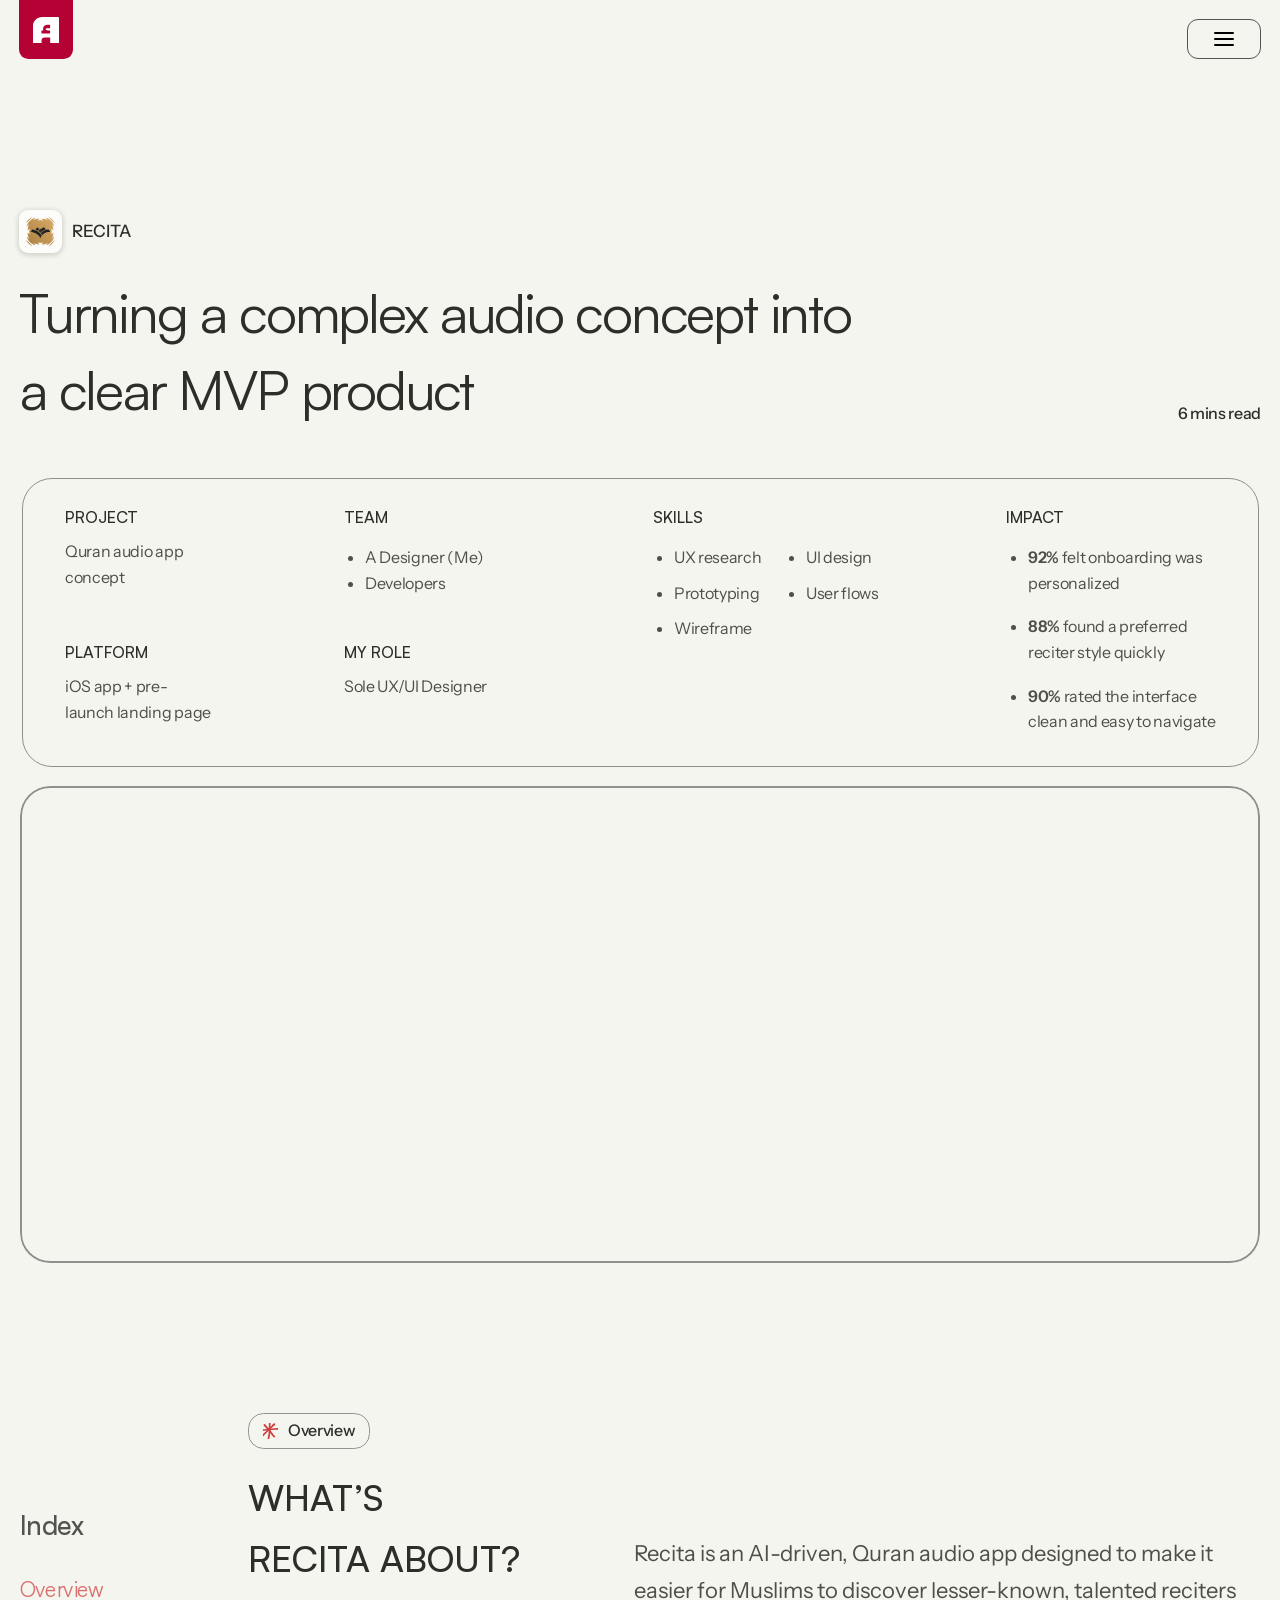
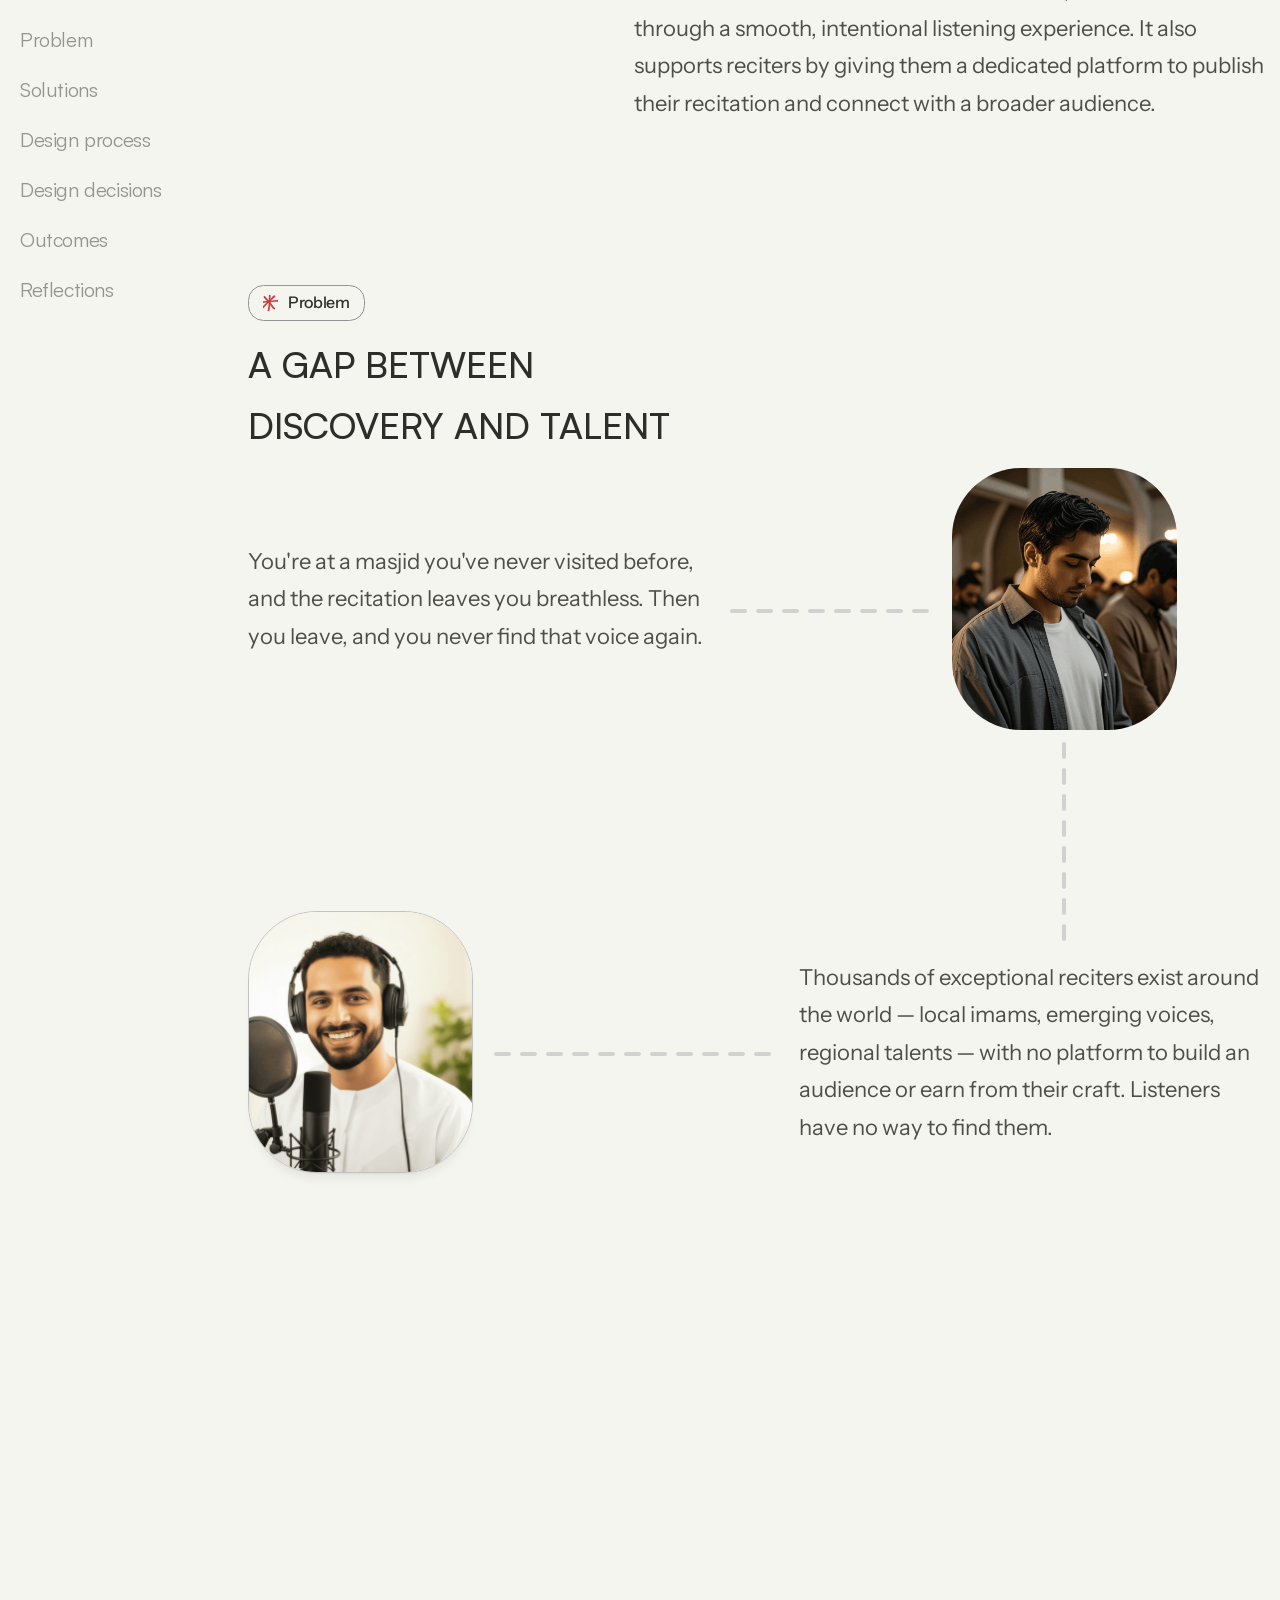
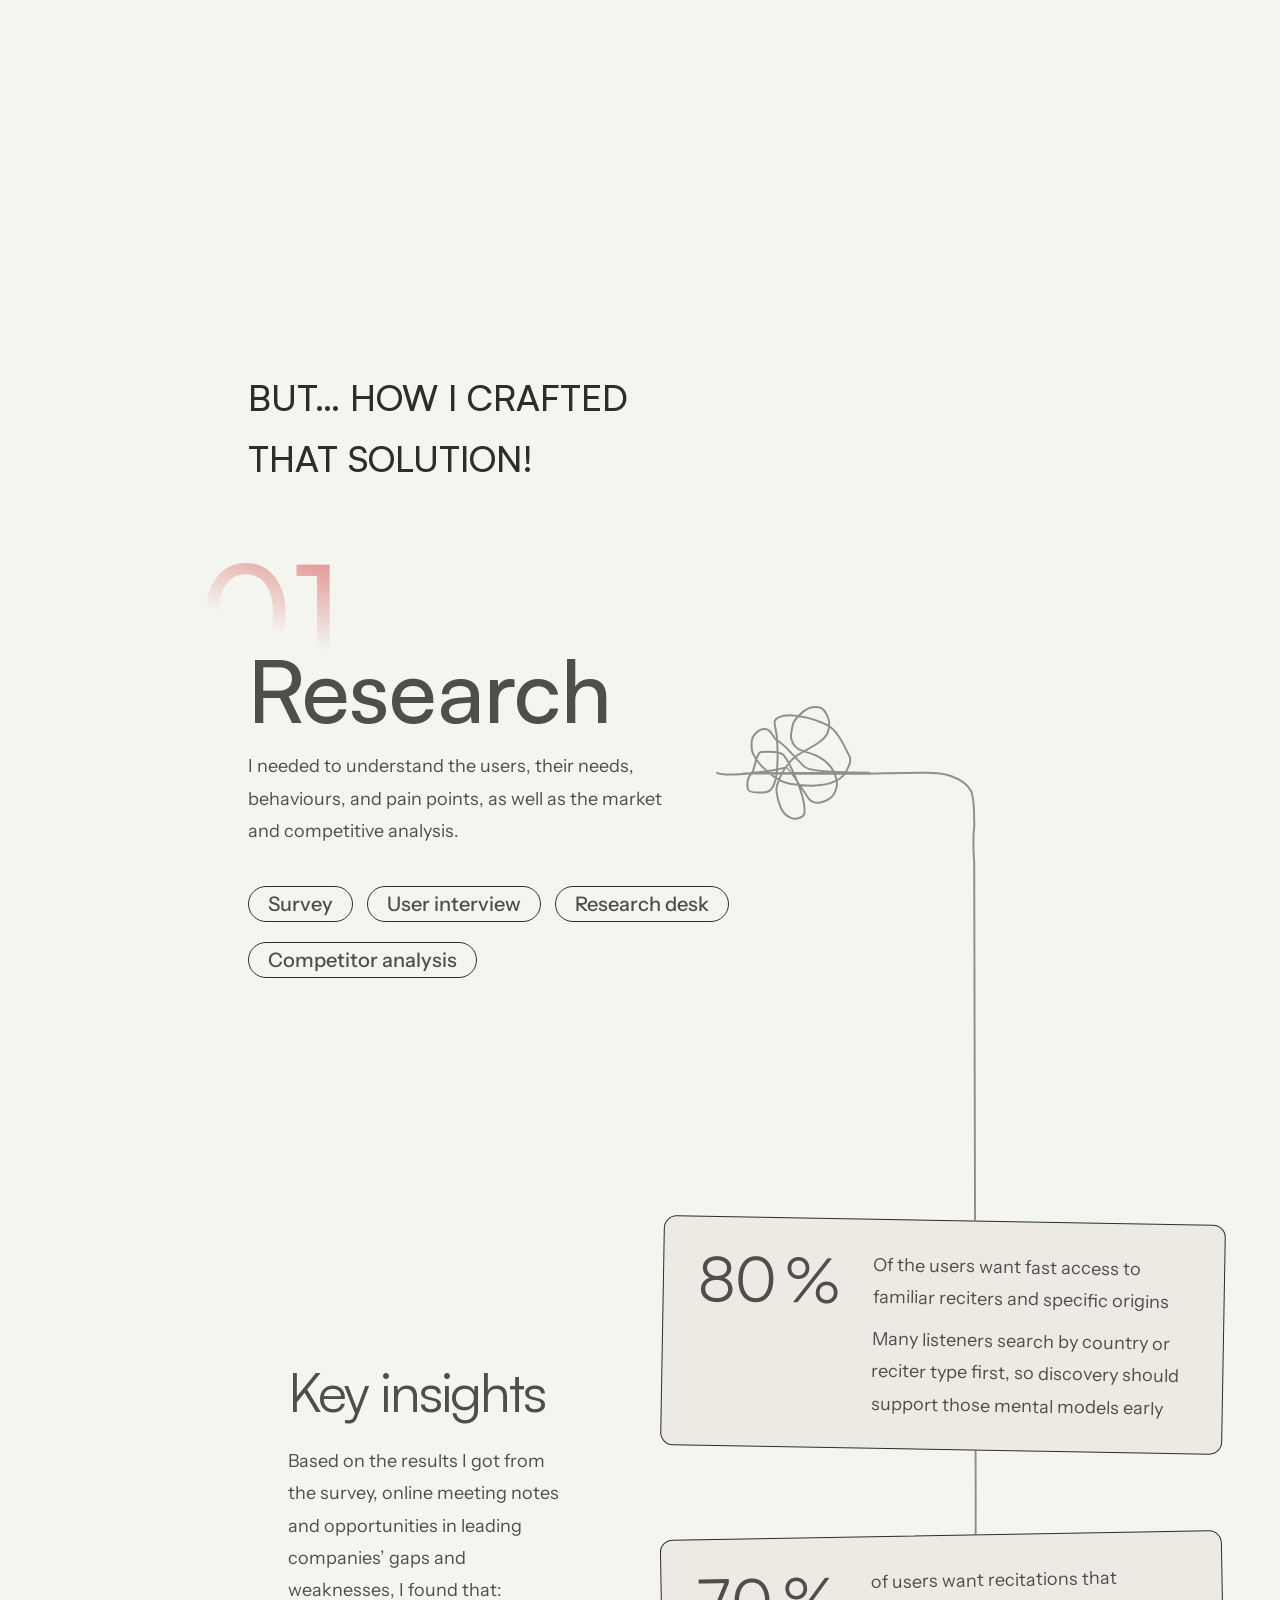
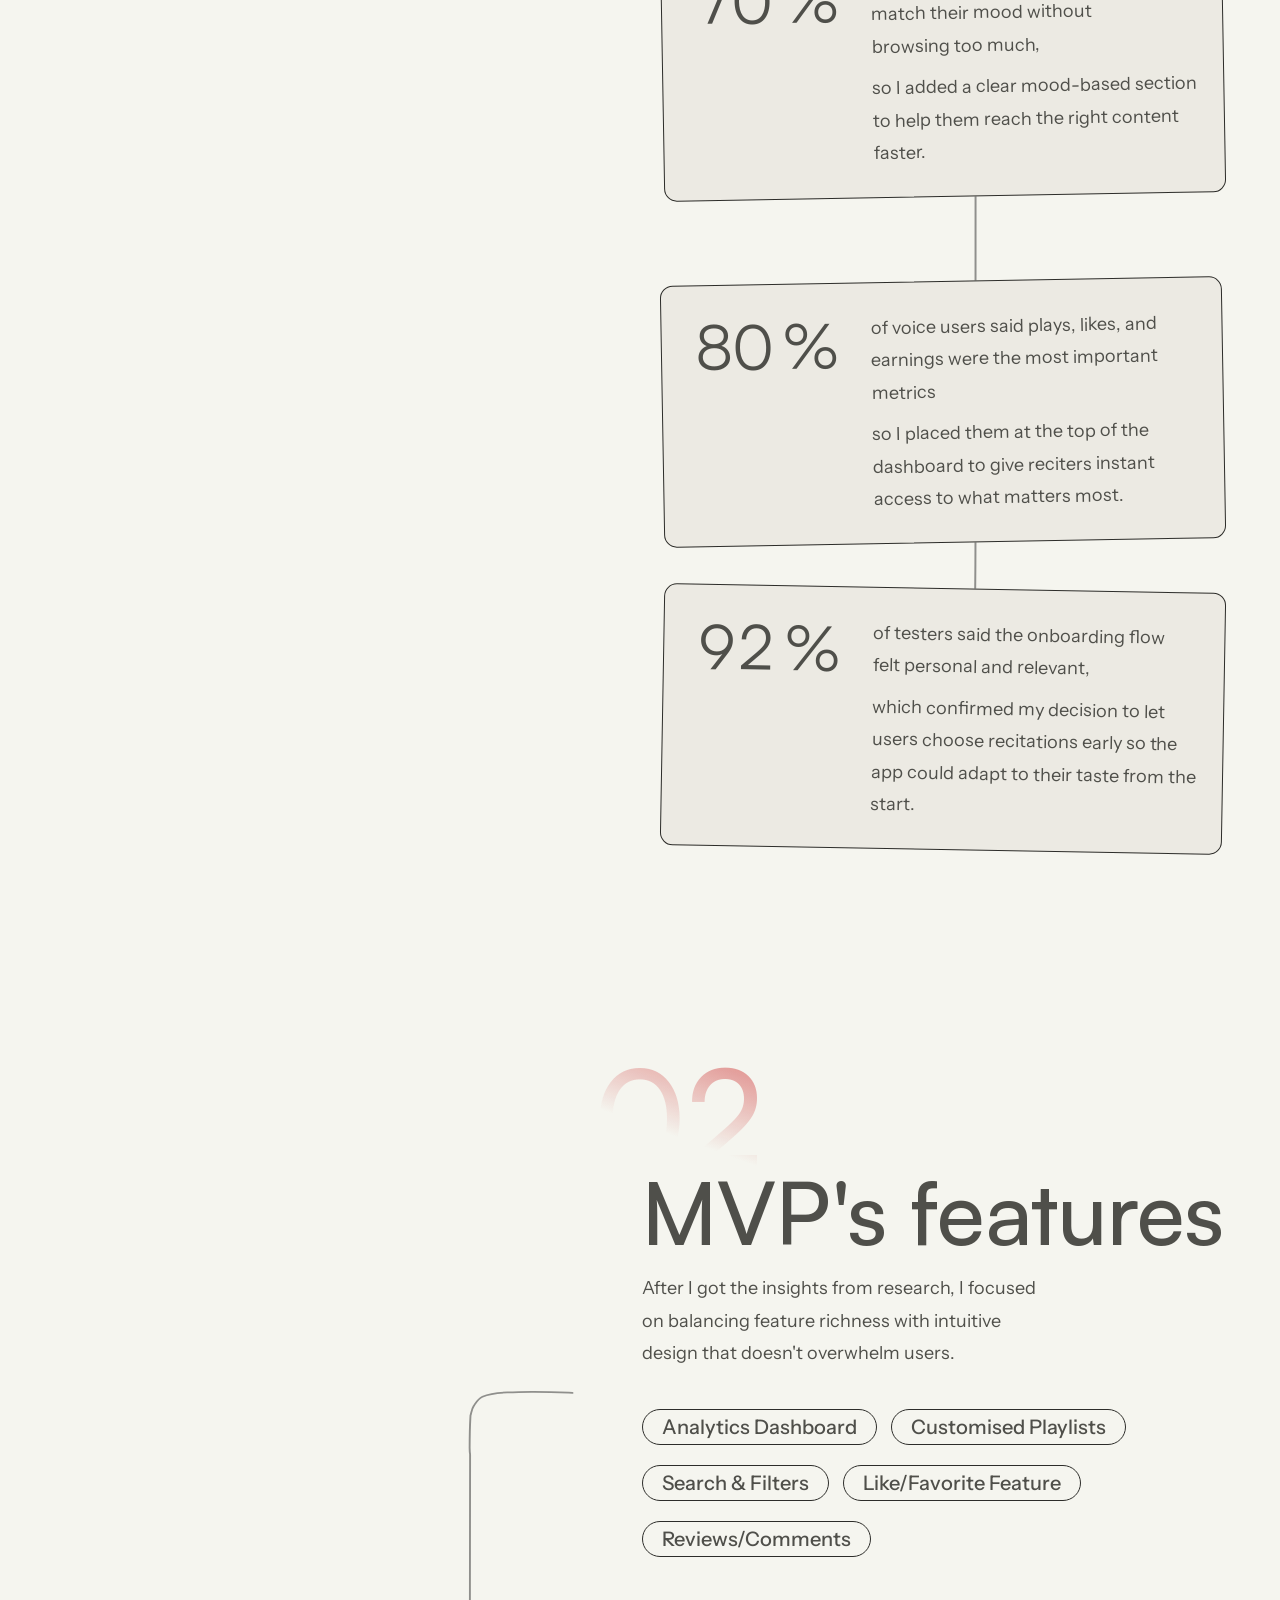
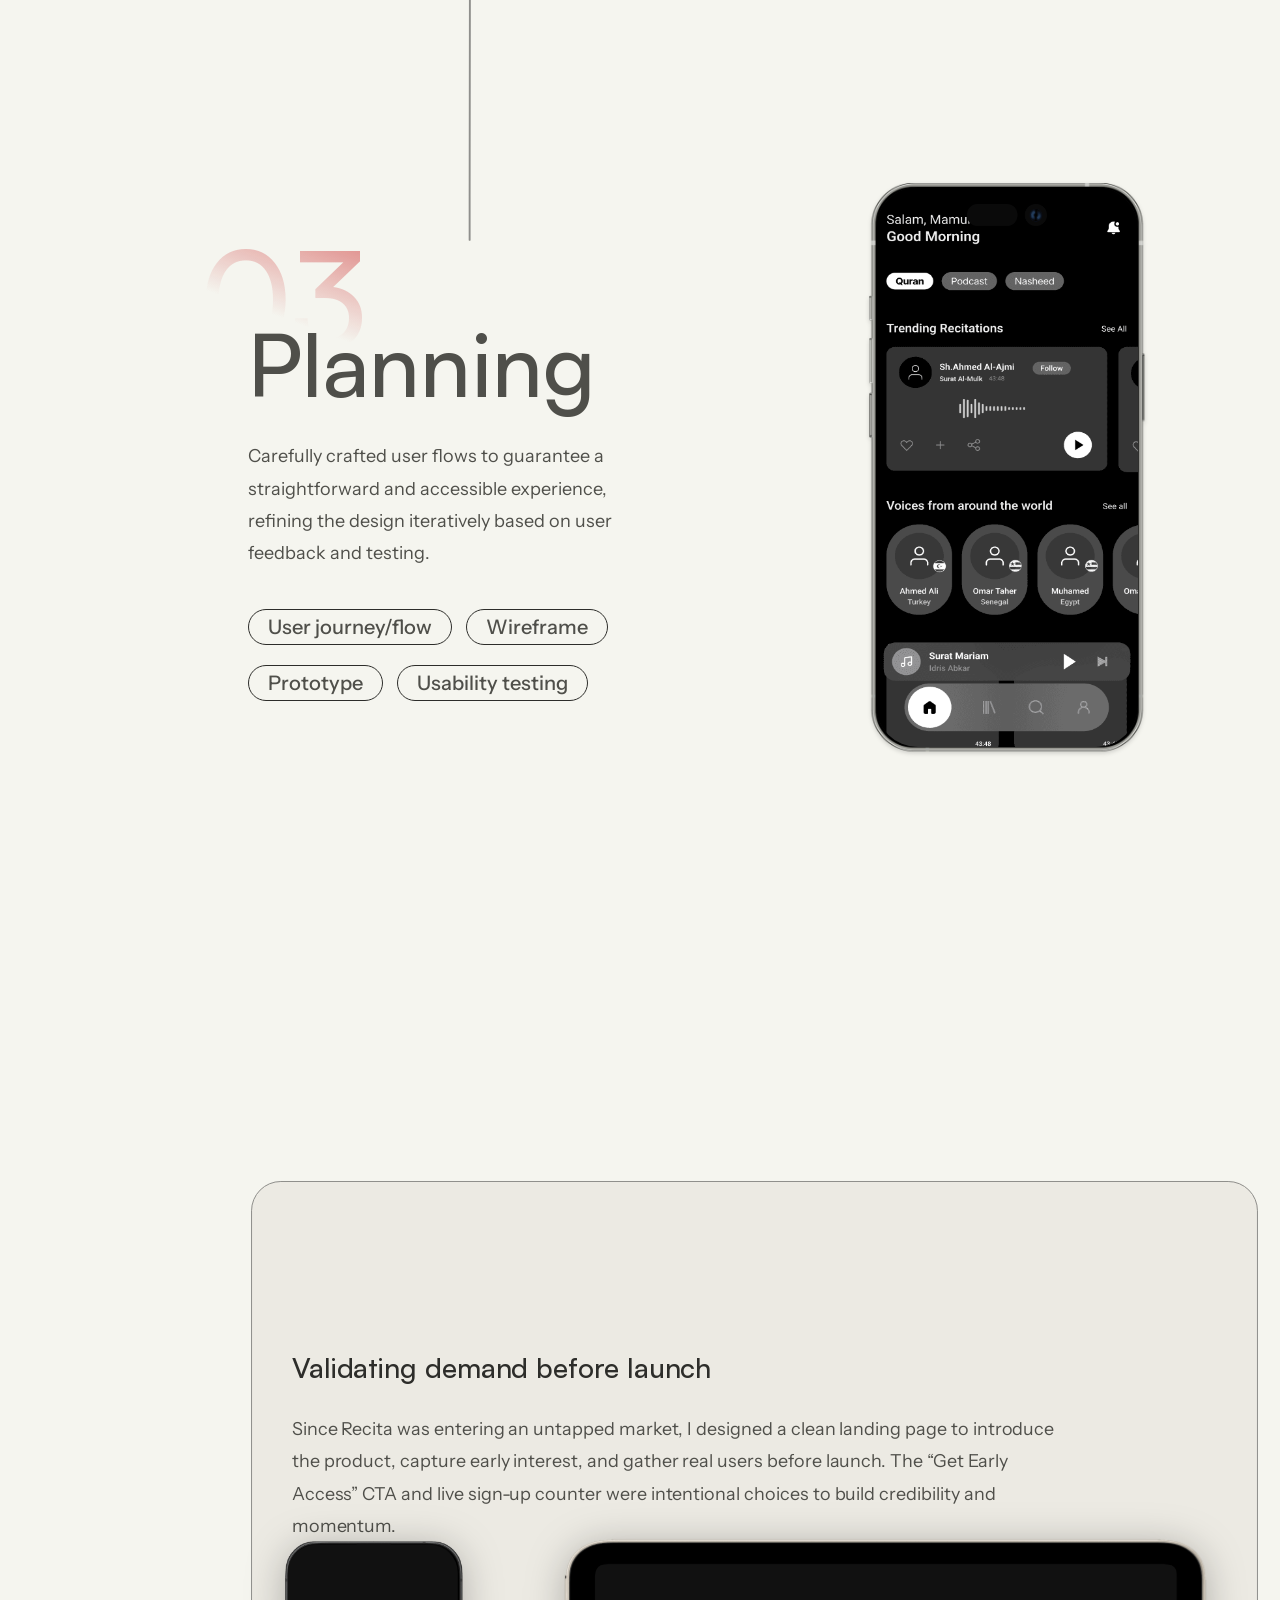
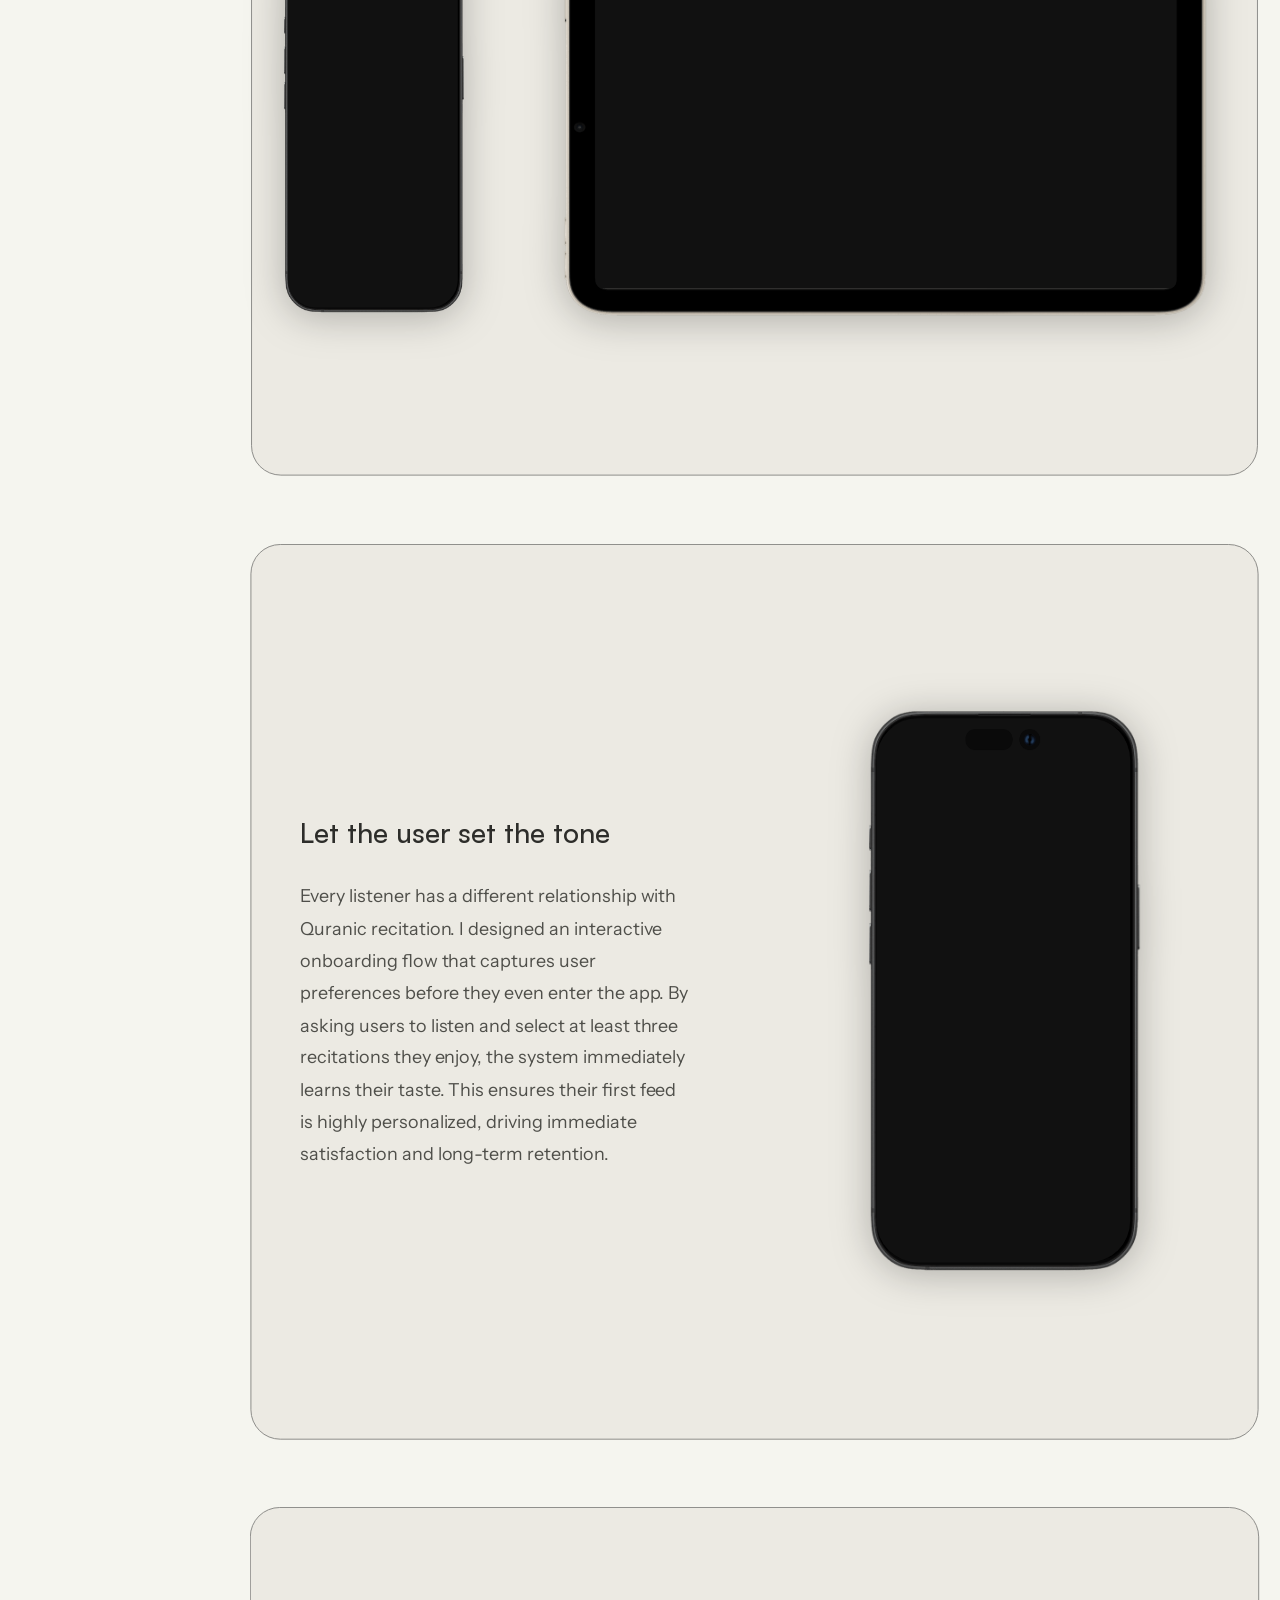
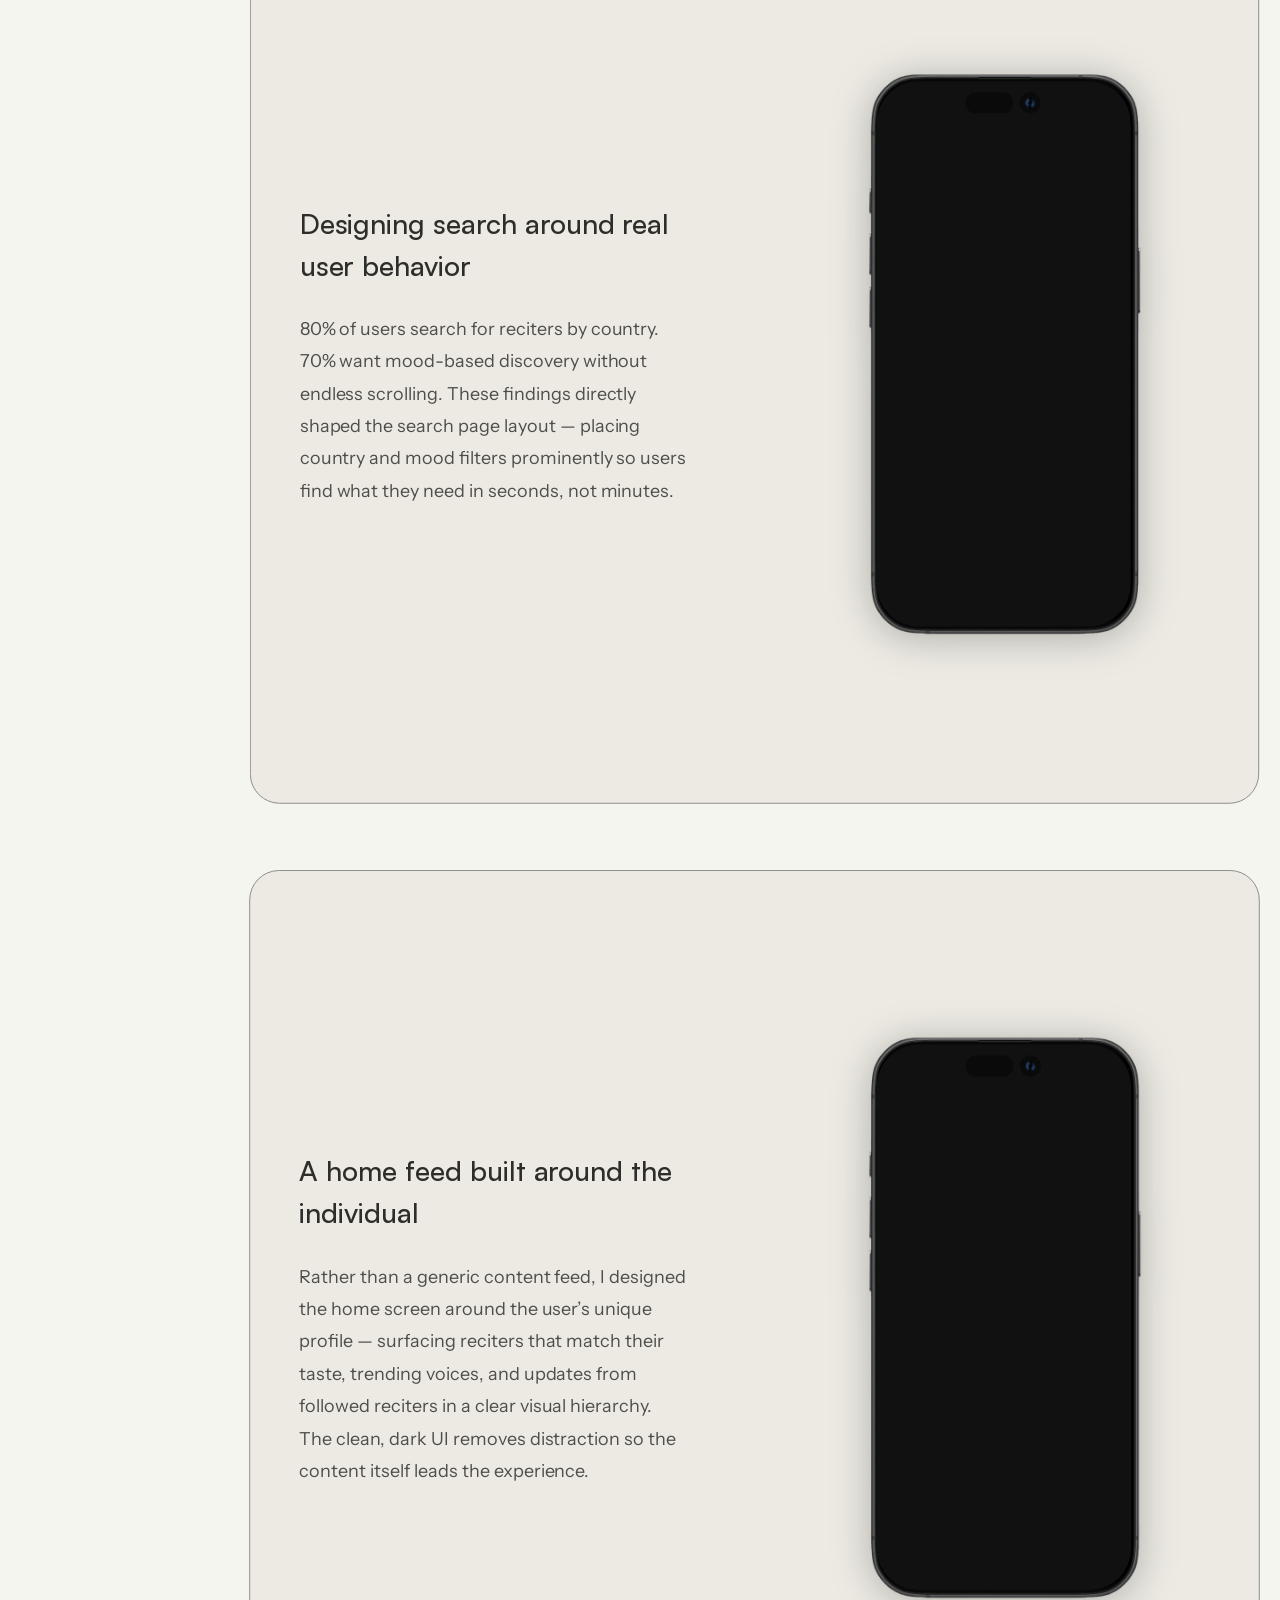
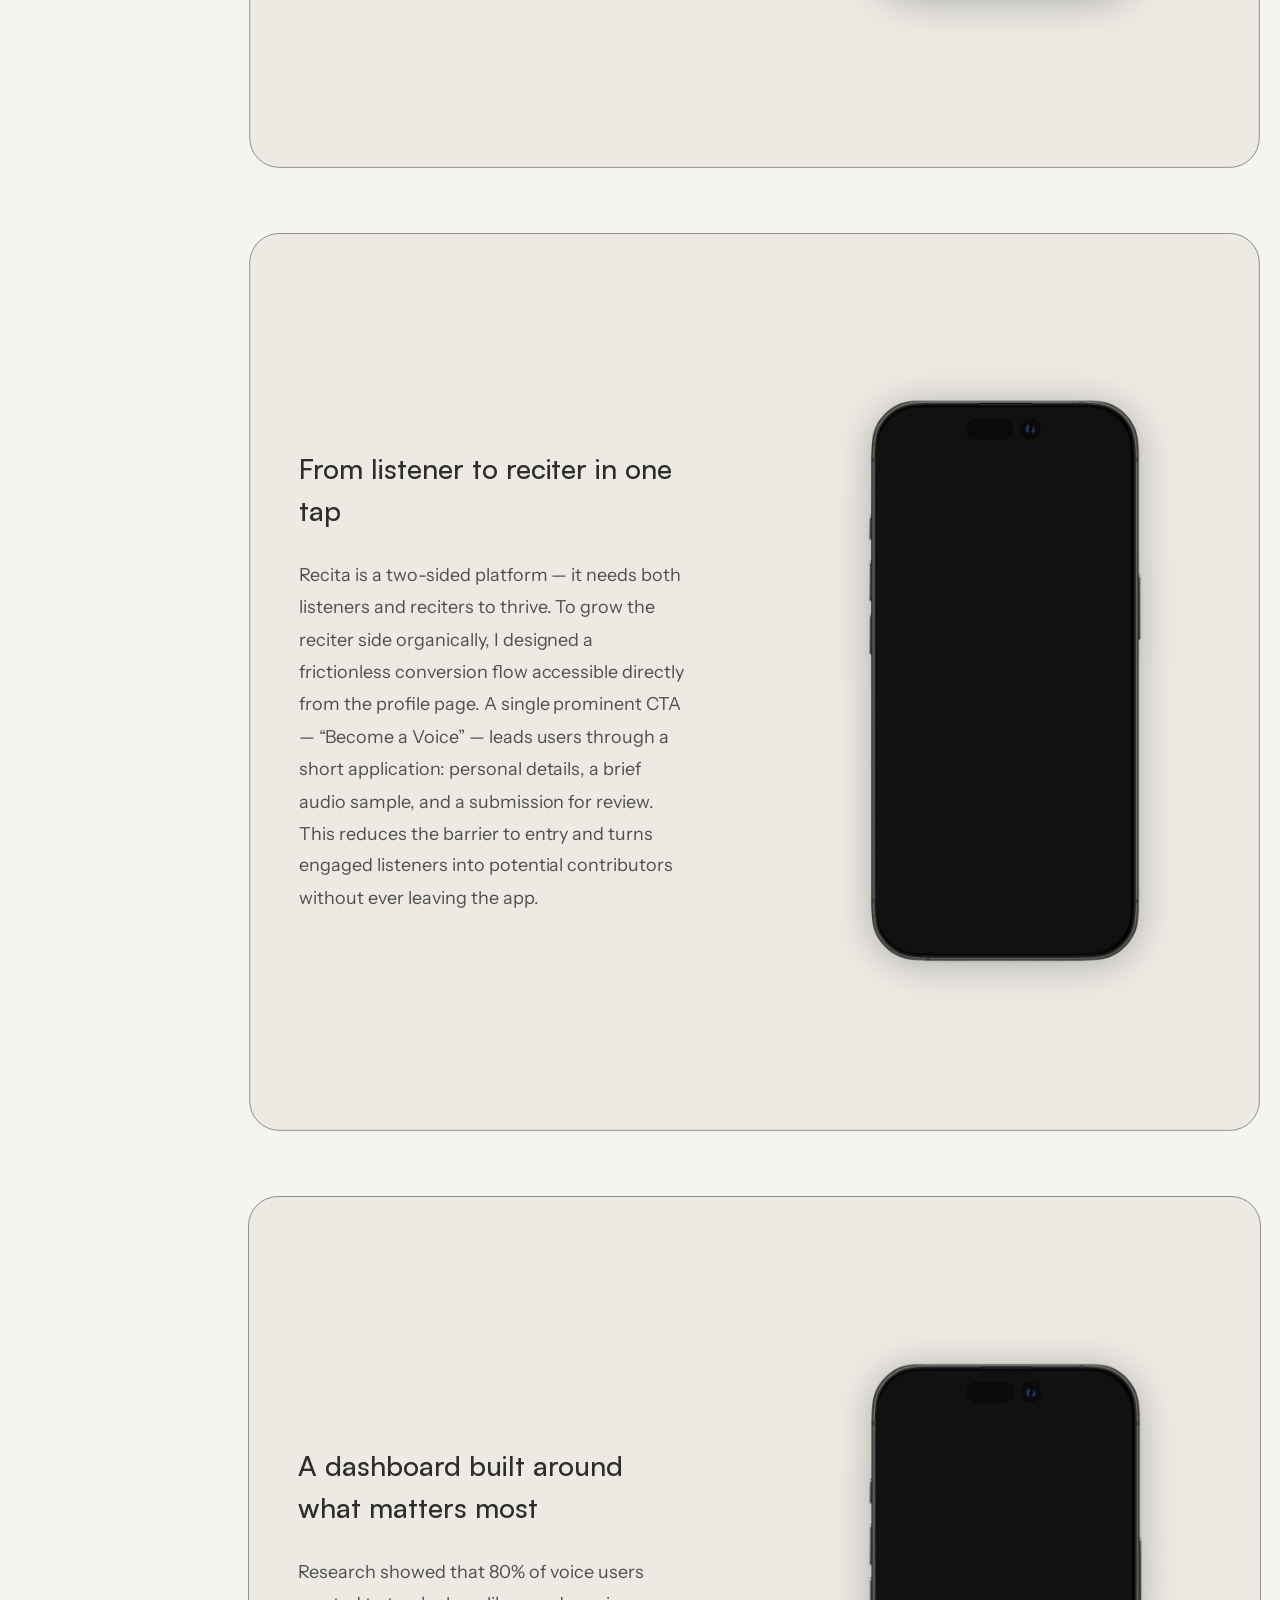
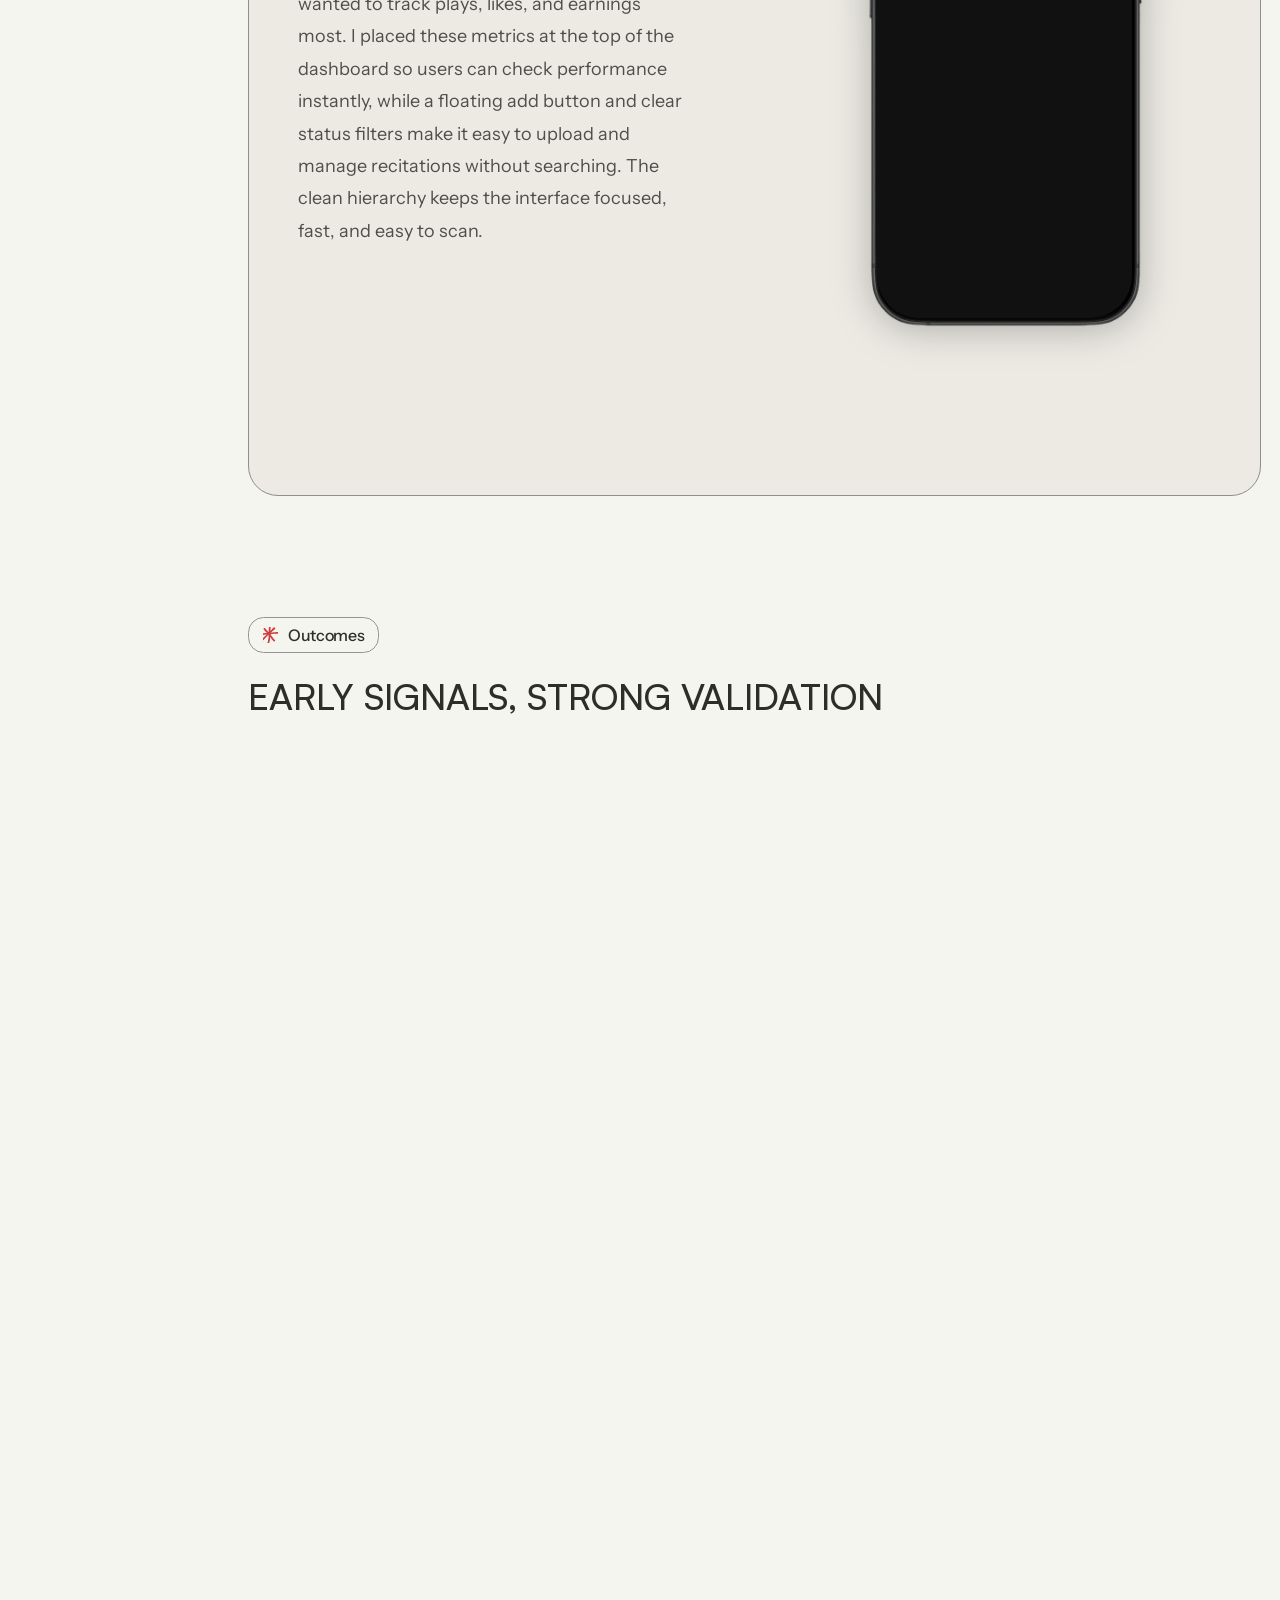
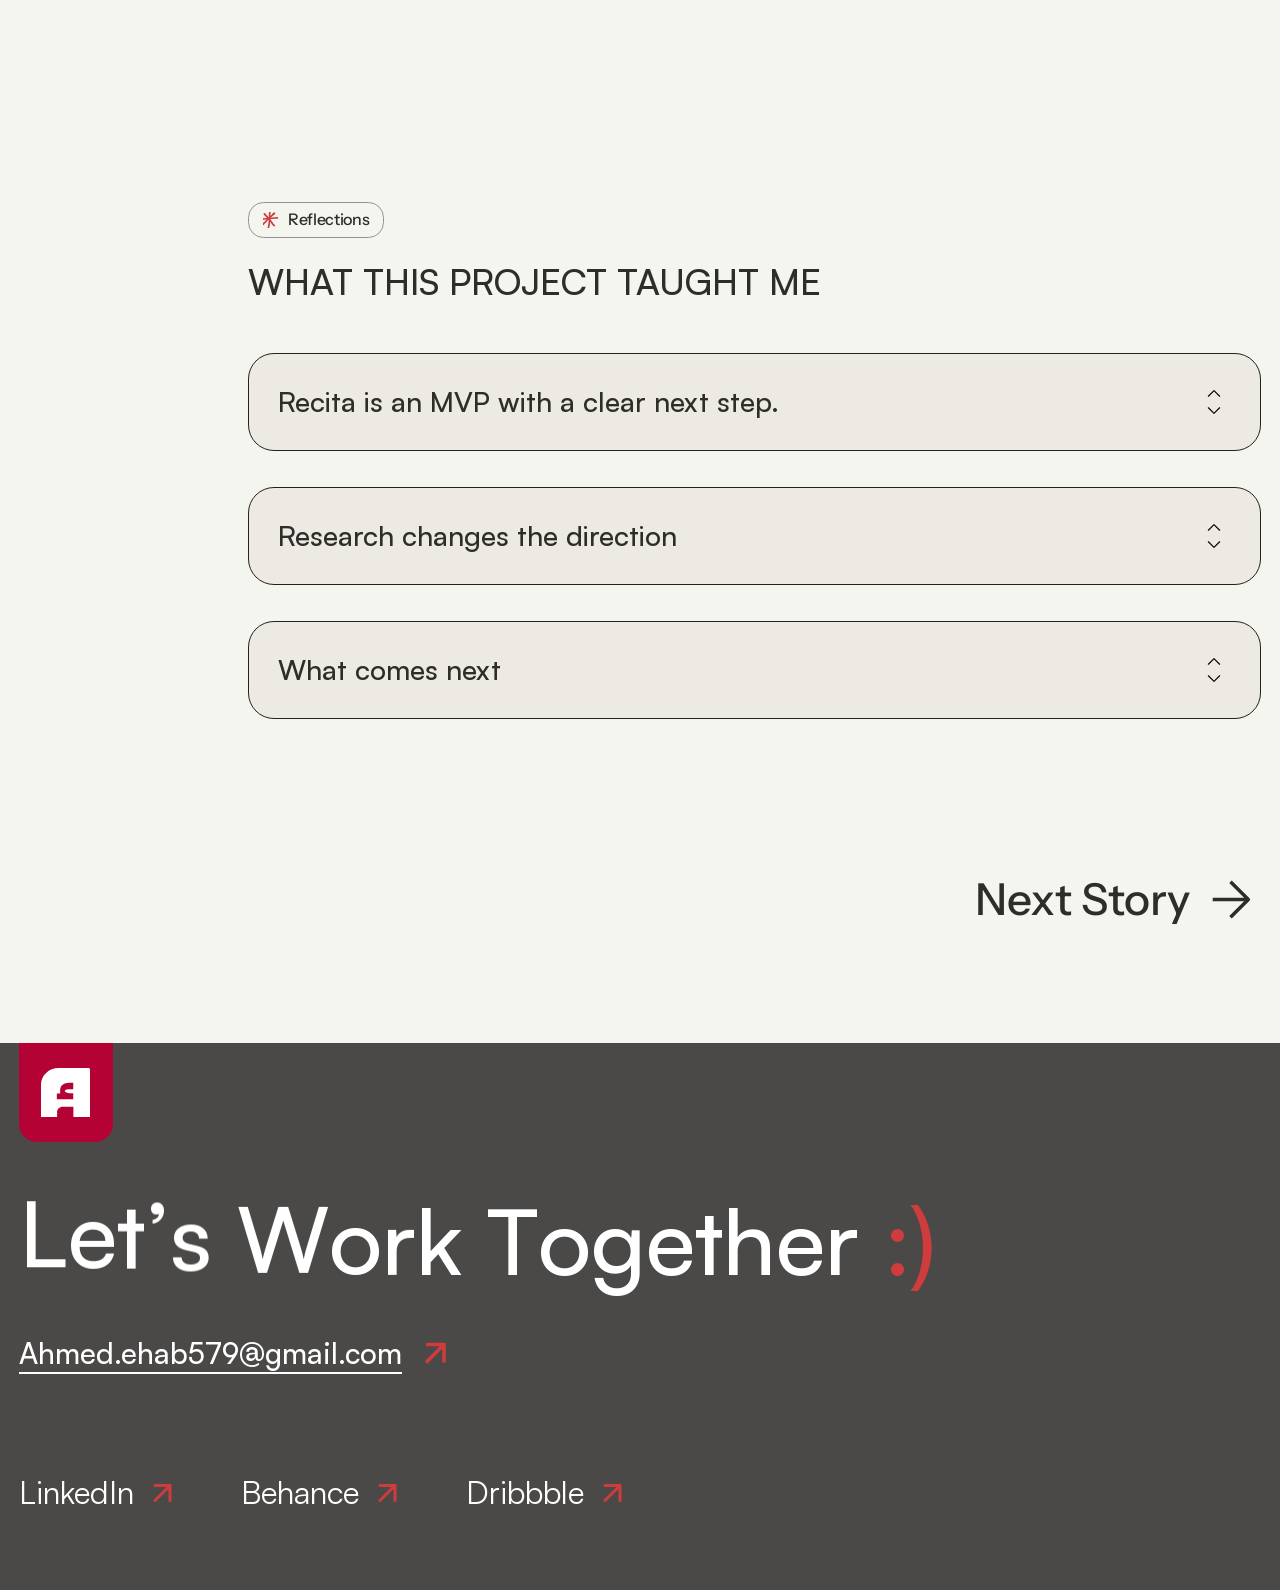
==== commit 5b6973ab: "Home: cursor, Approach timing and spacing, lighter images, icons - Cursor dot is its own layer so it" ====
--- a/project.html
+++ b/project.html
@@ -9,13 +9,19 @@
   <meta property="og:title" content="Recita: turning a complex audio concept into a clear MVP product">
   <meta property="og:description" content="A UX case study by Ahmed Ehab.">
   <meta property="og:type" content="article">
+  <meta property="og:image" content="https://ahmed-ehab579.github.io/My-portfolio/assets/og-image.png">
+  <meta property="og:image:width" content="1200">
+  <meta property="og:image:height" content="630">
+  <meta name="twitter:card" content="summary_large_image">
+  <link rel="icon" href="assets/icons/favicon.svg" type="image/svg+xml">
+  <link rel="apple-touch-icon" href="assets/icons/apple-touch-icon.png">
 
   <link rel="preload" href="assets/fonts/satoshi-400.woff2" as="font" type="font/woff2" crossorigin>
   <link rel="preload" href="assets/fonts/satoshi-500.woff2" as="font" type="font/woff2" crossorigin>
   <link rel="preload" href="assets/fonts/instrument-sans-400.woff2" as="font" type="font/woff2" crossorigin>
 
   <link rel="stylesheet" href="css/tokens.css?v=2">
-  <link rel="stylesheet" href="css/base.css?v=4">
+  <link rel="stylesheet" href="css/base.css?v=5">
   <link rel="stylesheet" href="css/header.css?v=4">
   <link rel="stylesheet" href="css/project.css?v=3">
   <link rel="stylesheet" href="css/footer.css?v=3">
@@ -25,7 +31,7 @@
   </script>
   <script src="assets/vendor/motion-12.23.12.js" defer></script>
   <script src="assets/vendor/lenis-1.1.20.min.js" defer></script>
-  <script src="js/fx.js?v=5" defer></script>
+  <script src="js/fx.js?v=6" defer></script>
   <script src="js/header.js?v=3" defer></script>
   <script src="js/project.js?v=2" defer></script>
   <script src="js/footer.js?v=1" defer></script>
--- a/css/base.css
+++ b/css/base.css
@@ -43,22 +43,14 @@
 .cursor { display: none; }
 @media (hover: hover) and (pointer: fine) {
   html.has-cursor, html.has-cursor * { cursor: none !important; }
-  .cursor {
-    display: block;
-    position: fixed; top: 0; left: 0; z-index: 100;
-    pointer-events: none;
-    opacity: 0;
-    will-change: transform;
-  }
+  .cursor { display: contents; }   /* no wrapper layer, so the dot's blend reaches the page */
+  .cursor__dot, .cursor__view { position: fixed; top: 0; left: 0; z-index: 100; pointer-events: none; will-change: translate; }
+  html.cursor-out .cursor__dot, html.cursor-out .cursor__view { visibility: hidden; }
   .cursor__dot {
     width: 16px; height: 16px; border-radius: 999px;
-    background: #fff; mix-blend-mode: difference;
-    translate: -50% -50%;
+    background: #fff; mix-blend-mode: difference;   /* Framer "Circle Cursor / Primary" */
   }
-  /* The pill, as in the Framer "Circle Cursor 2" component: "Hover" variant (VIEW, 99×46)
-     and "Locked" variant (lock icon + LOCKED, 159×50). 1px rgb(34,34,34) outline. */
   .cursor__view {
-    position: absolute; top: 0; left: 0;
     display: flex; align-items: center; gap: 10px;
     border-radius: 999px;
     background: var(--surface-hover);
@@ -67,7 +59,6 @@
     text-transform: uppercase;
     white-space: nowrap;
     color: #000;
-    translate: -50% -50%;
     transform: scale(0); opacity: 0;   /* js/fx.js springs it open over cards */
   }
   .cursor__view::after {
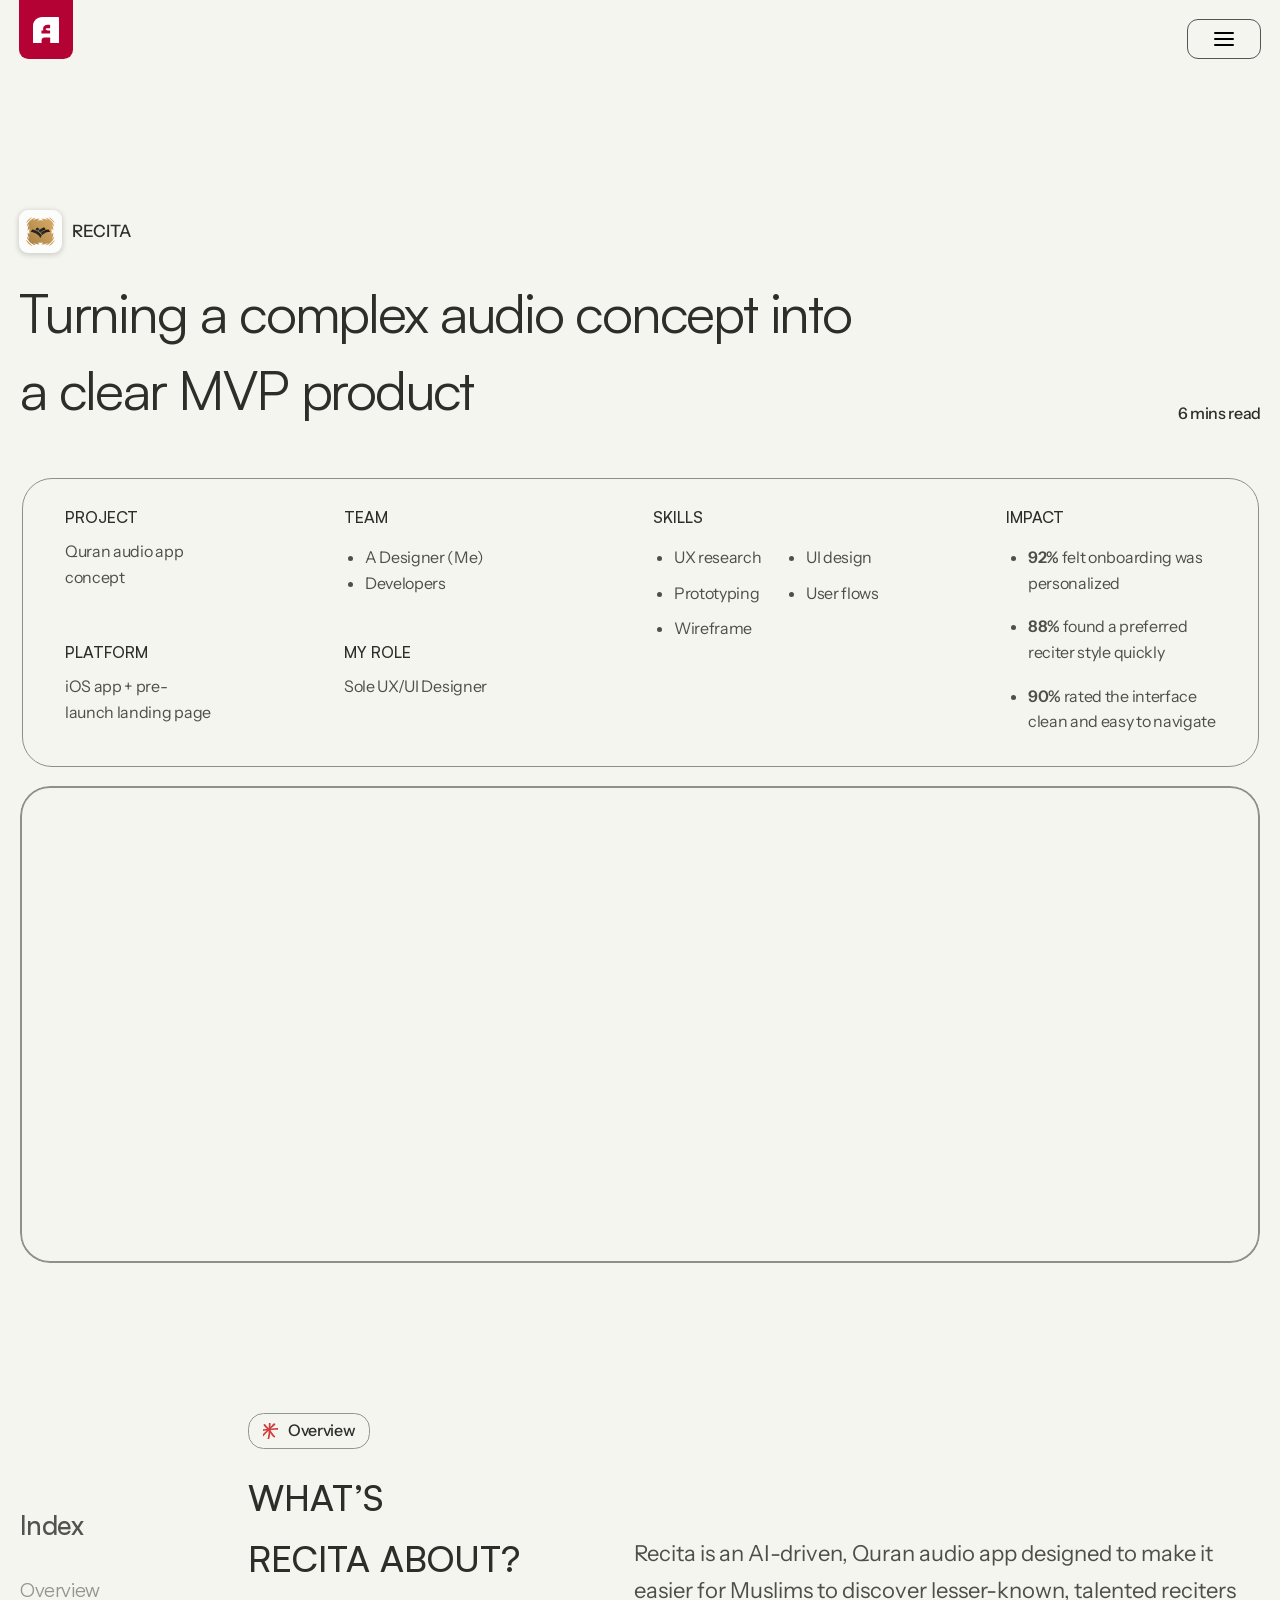
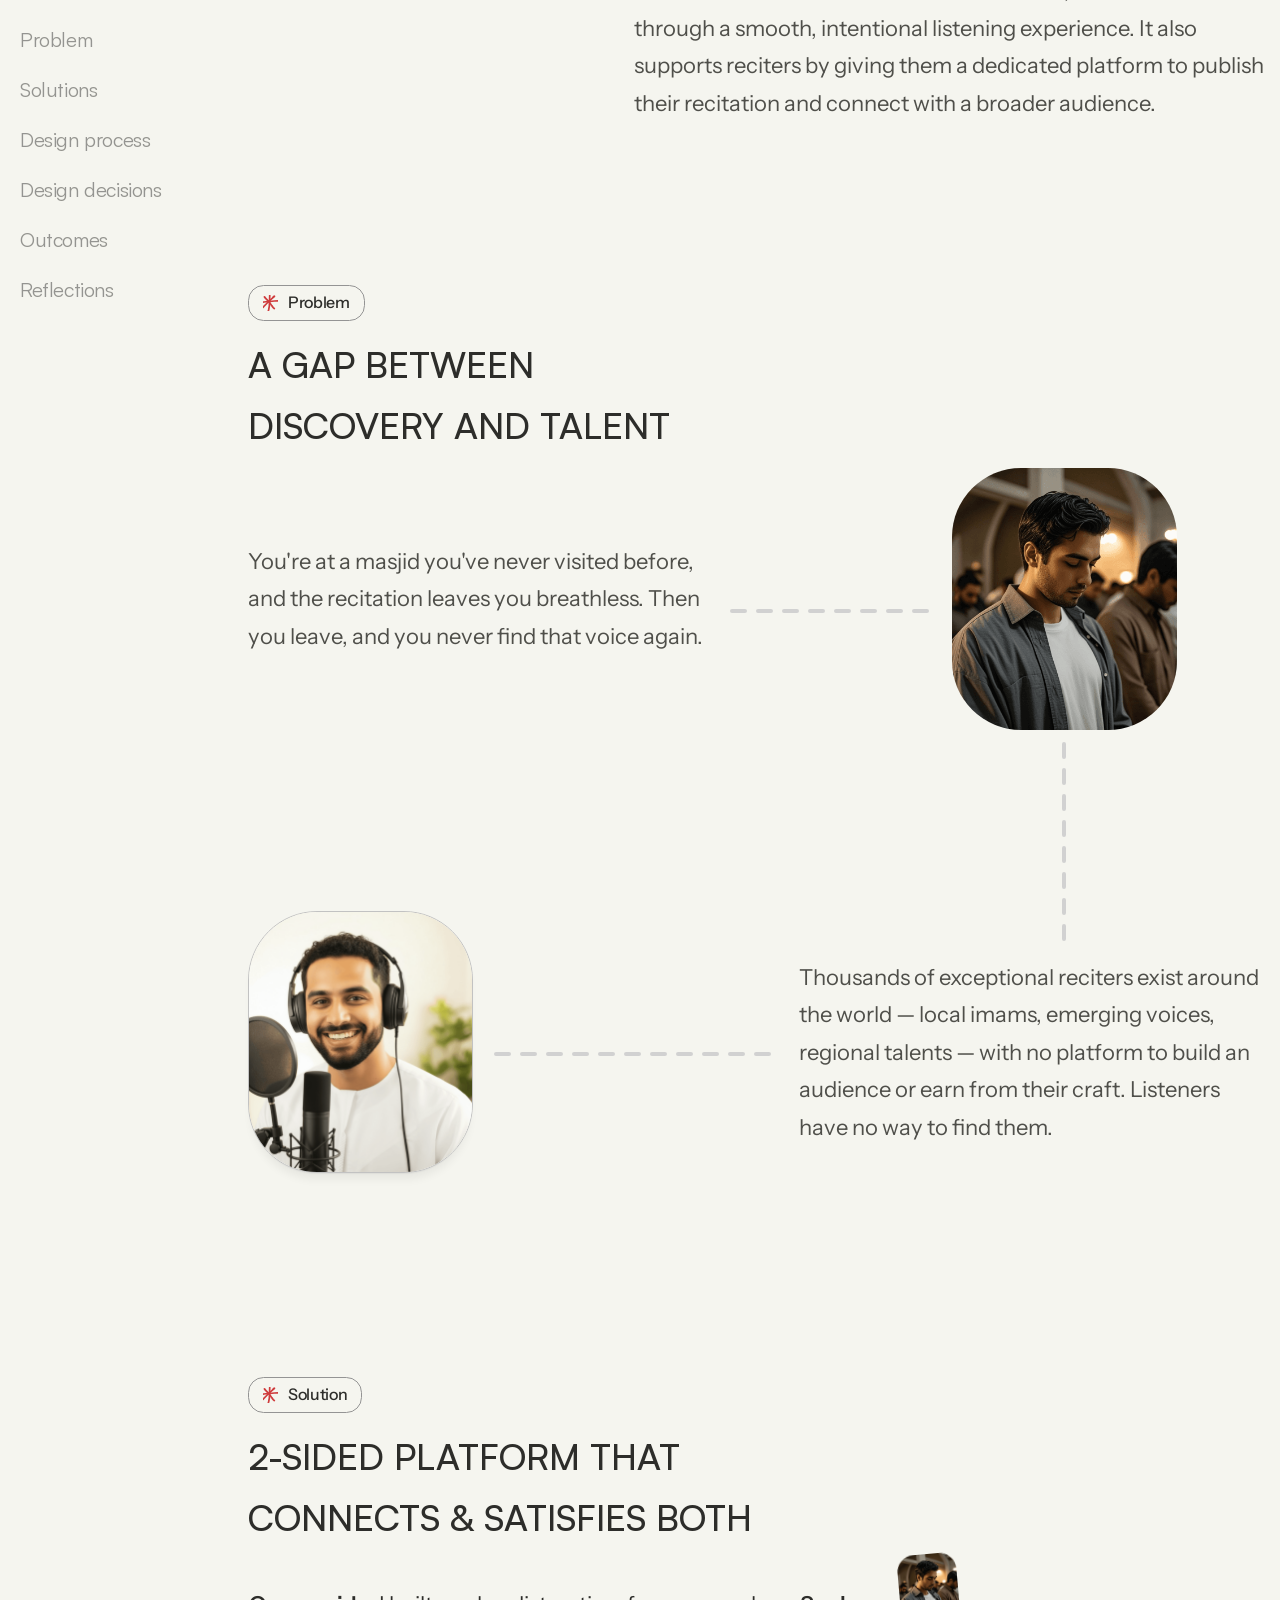
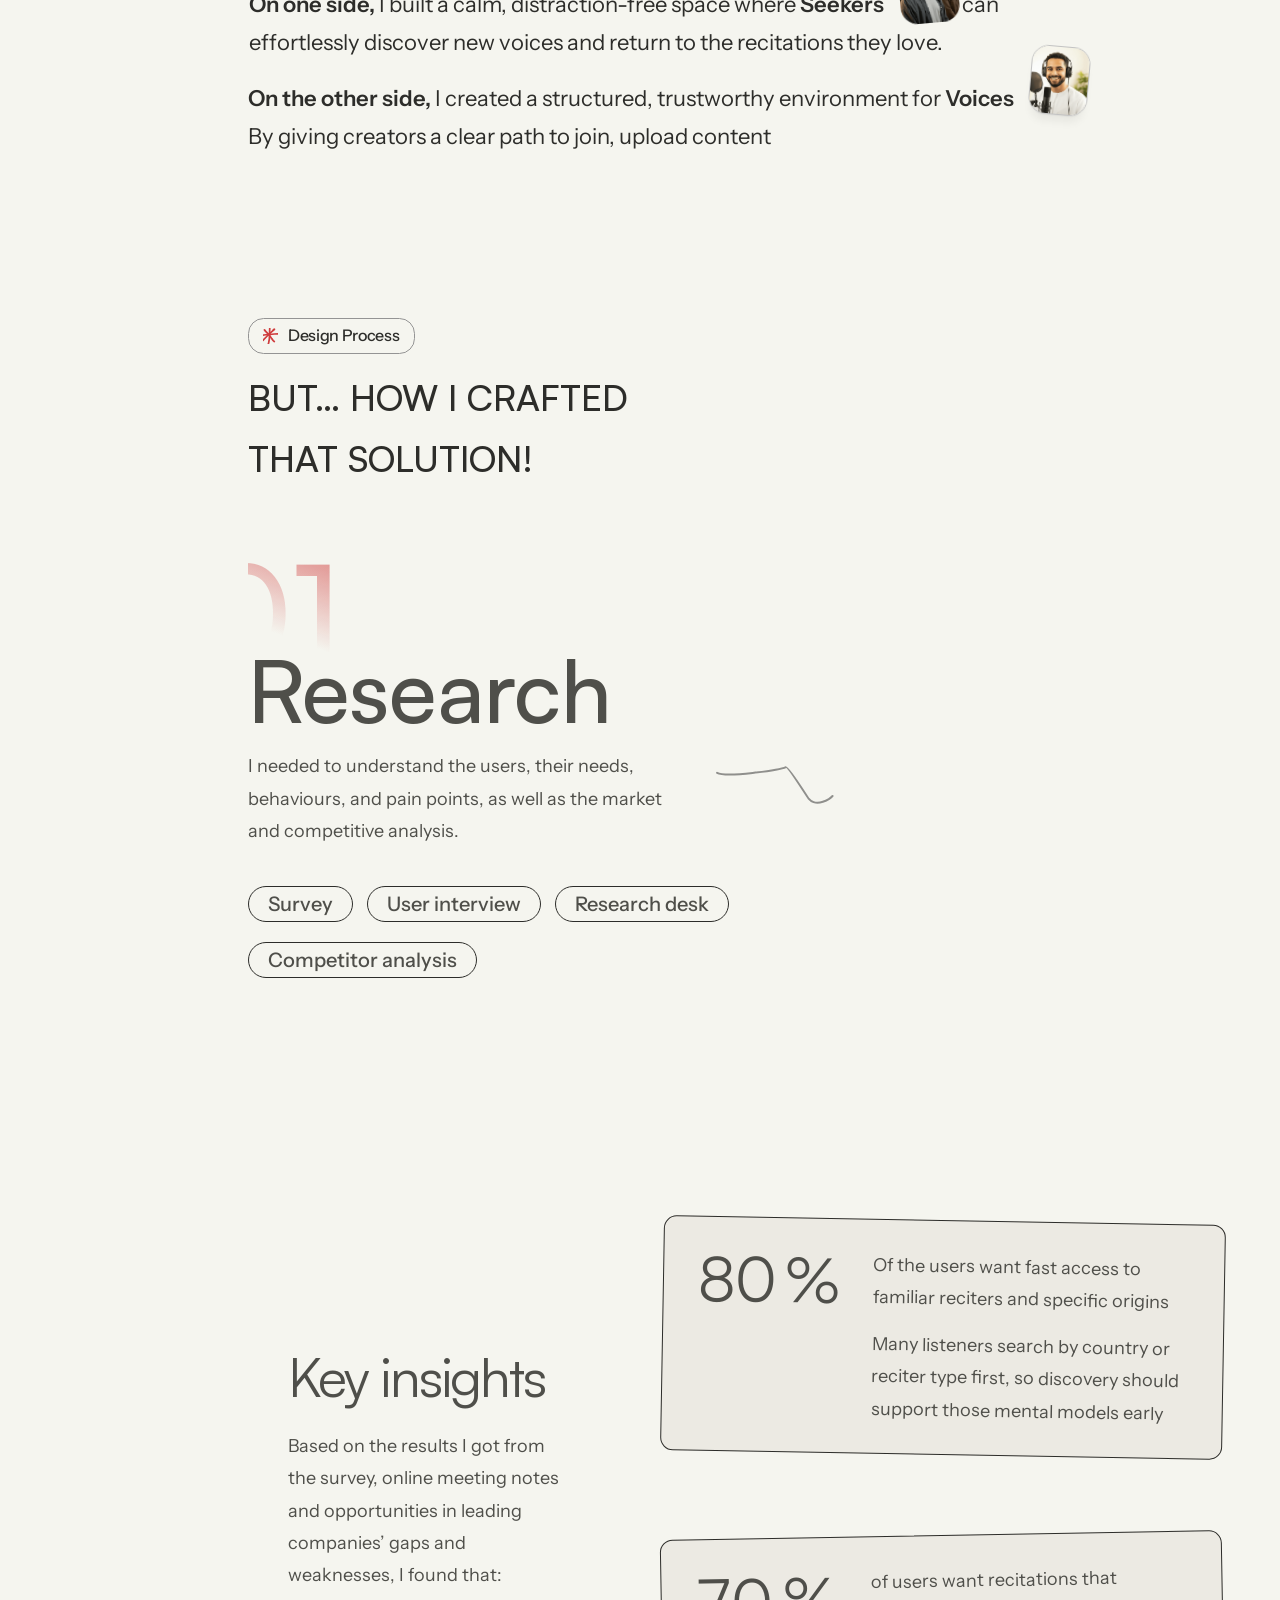
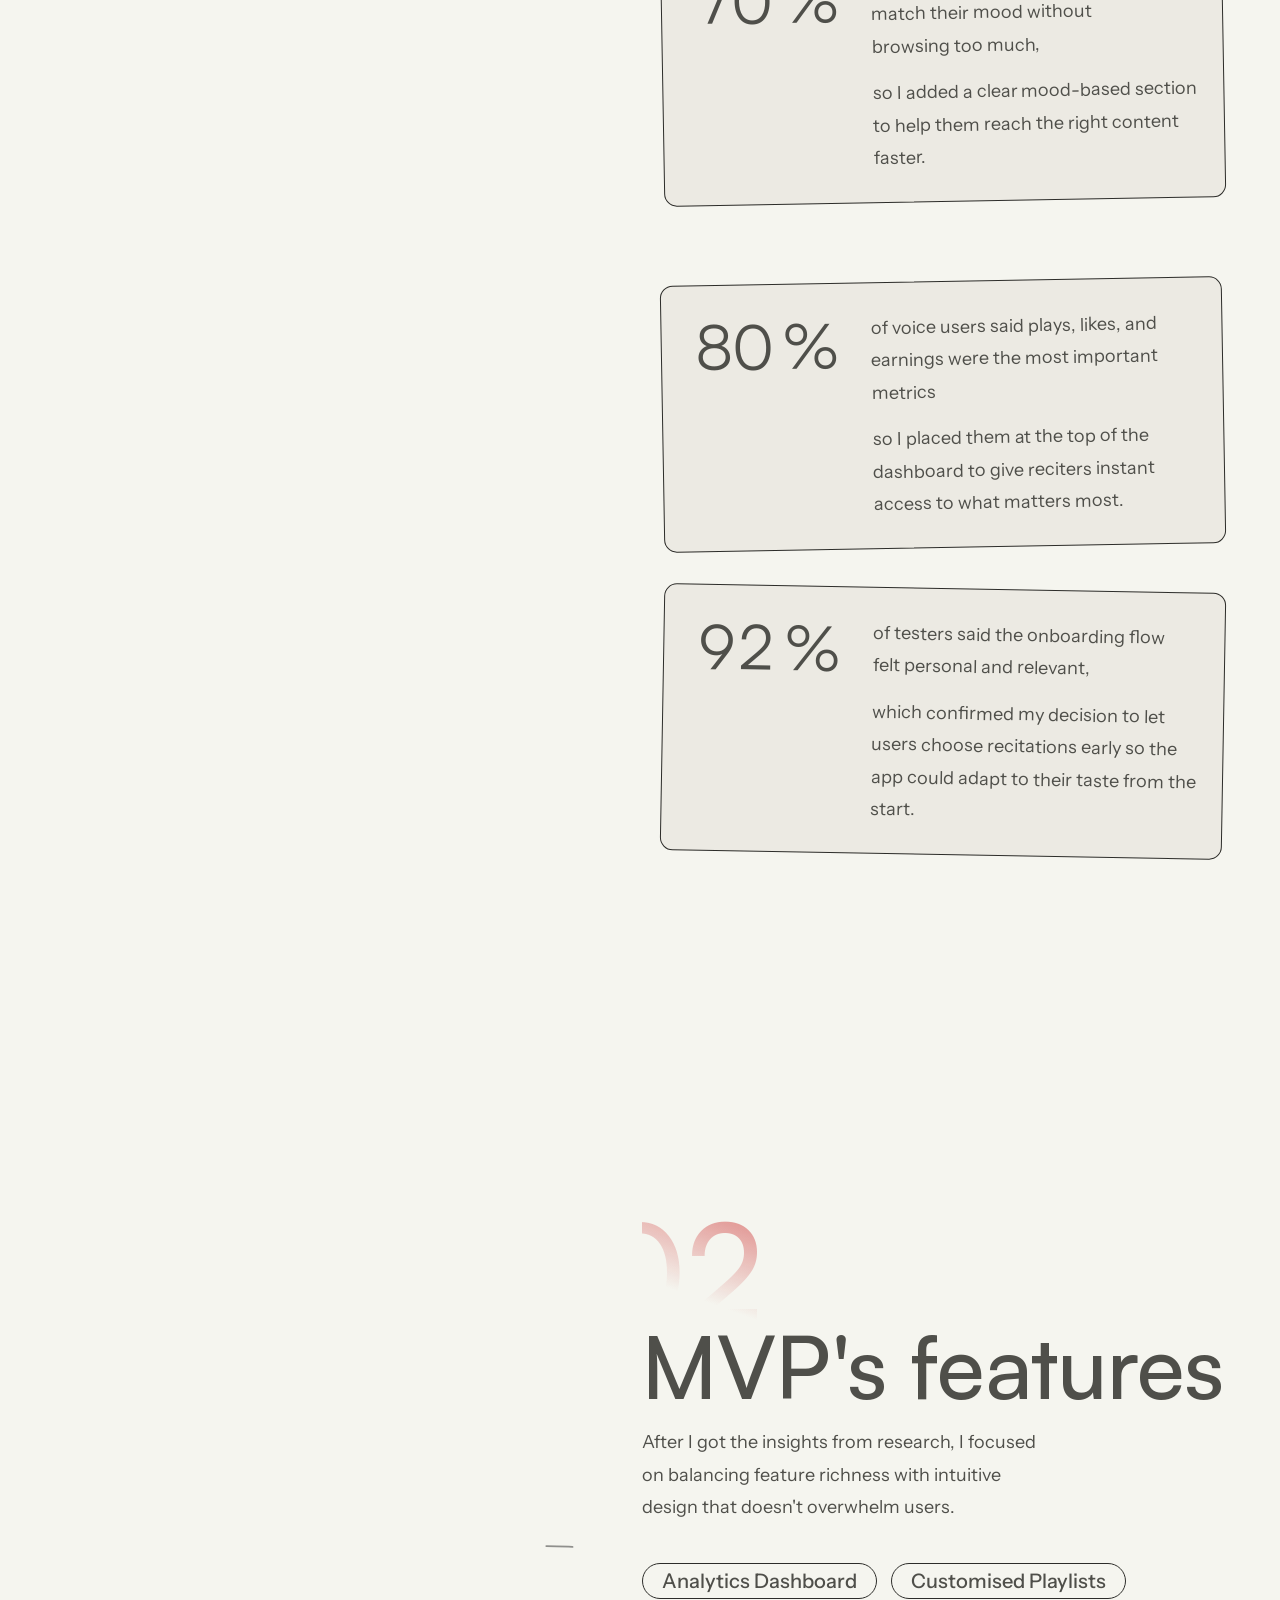
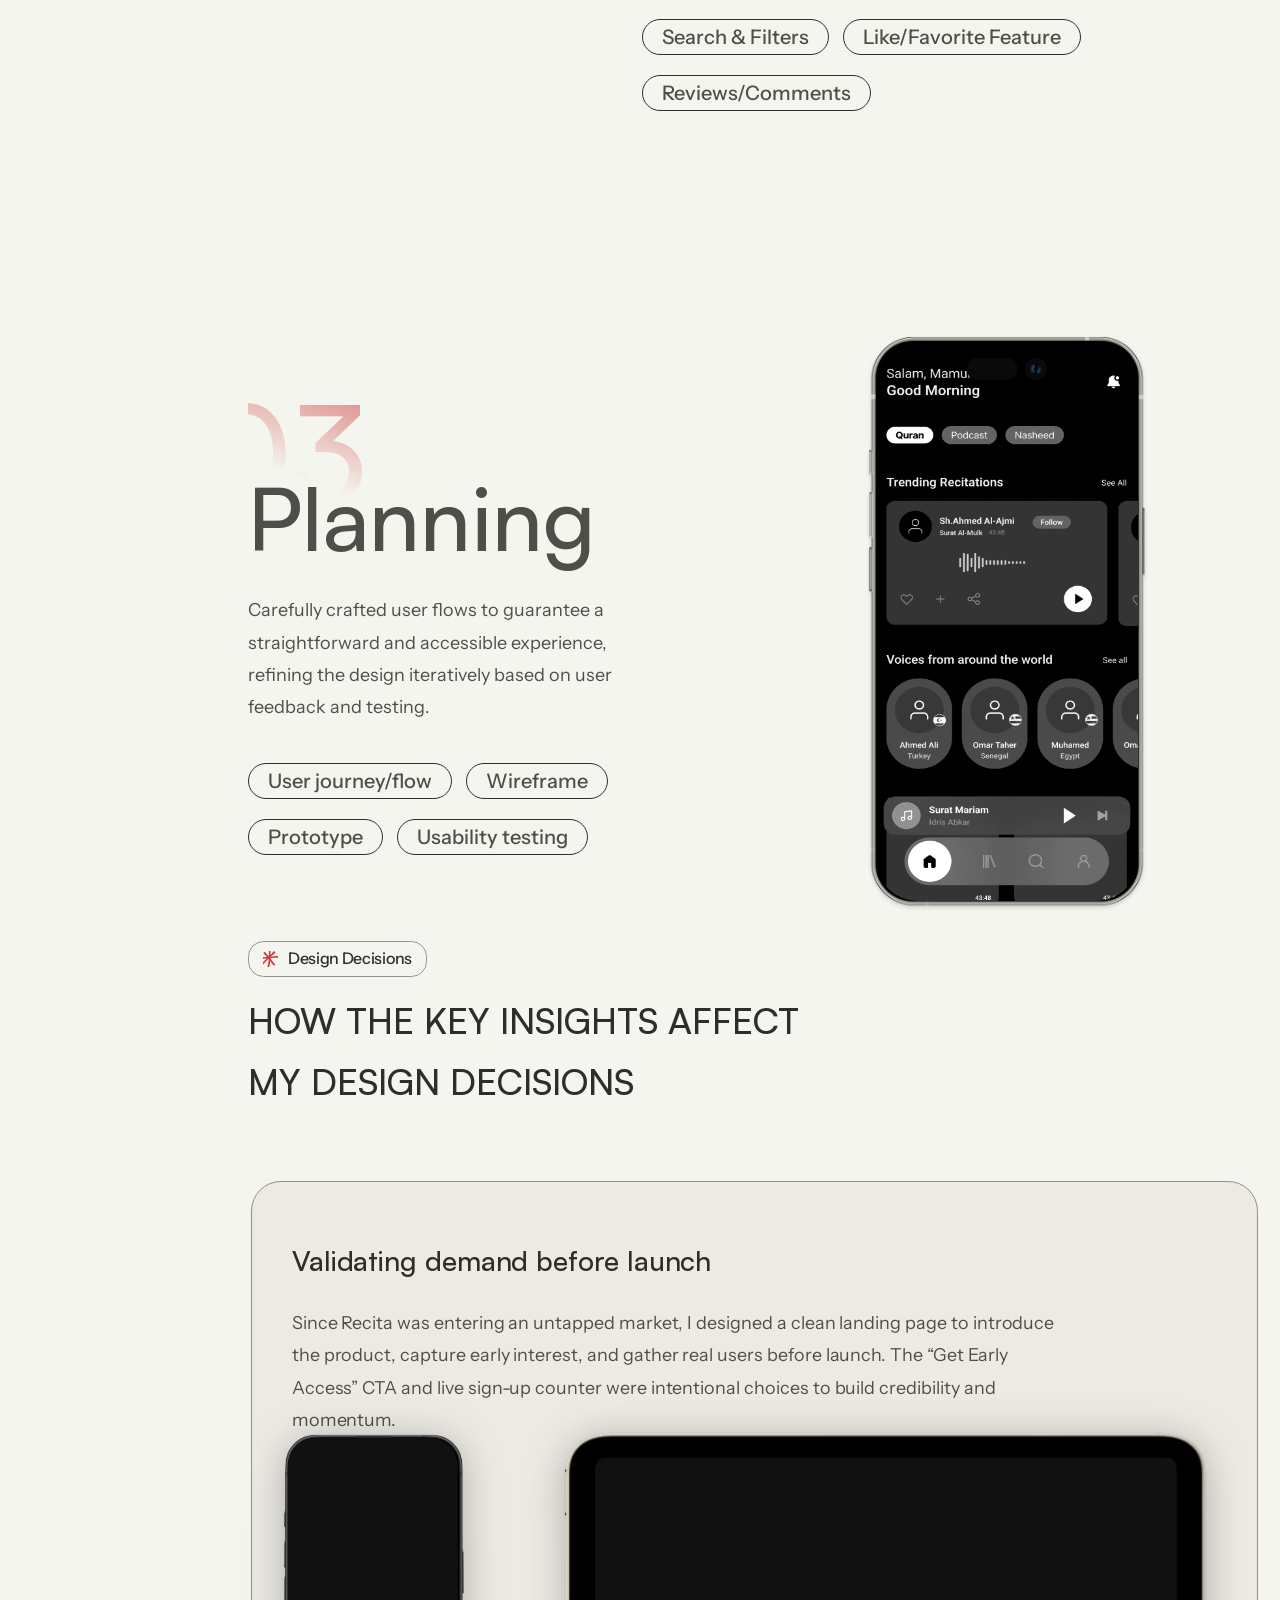
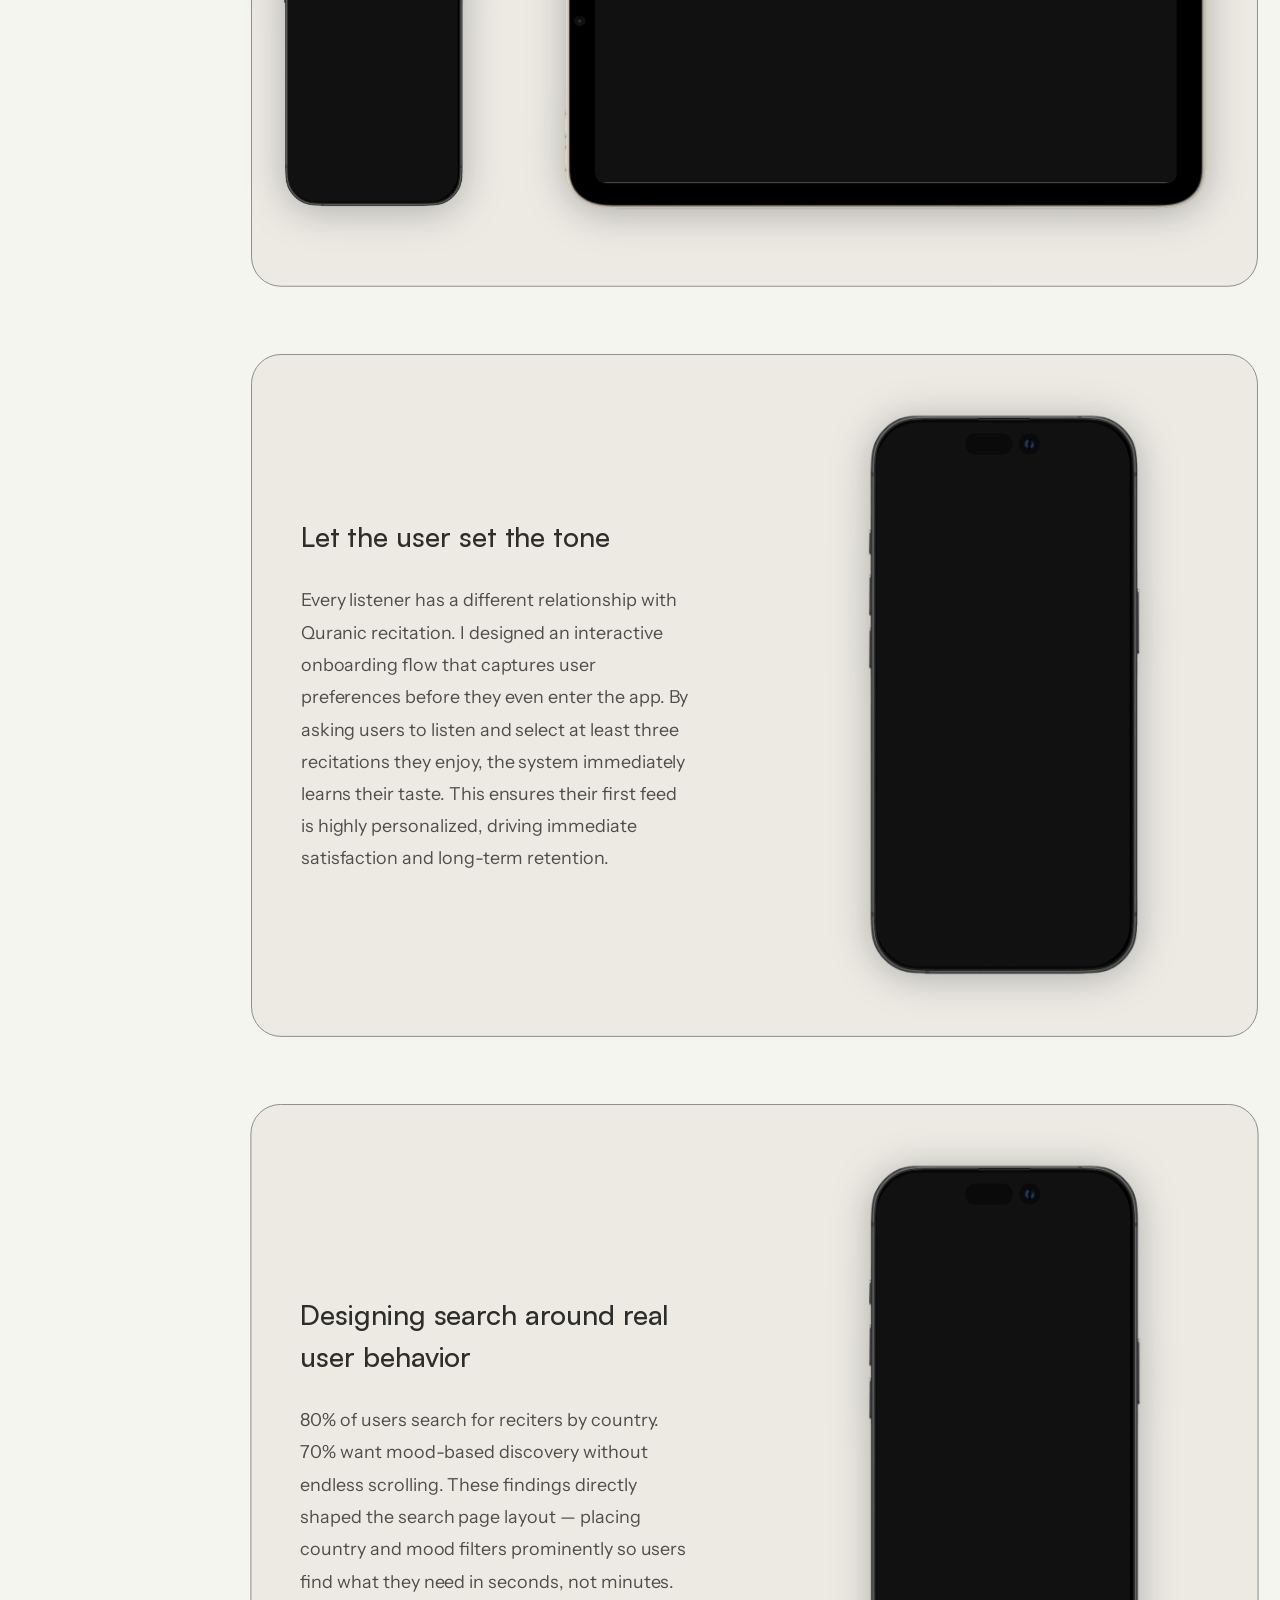
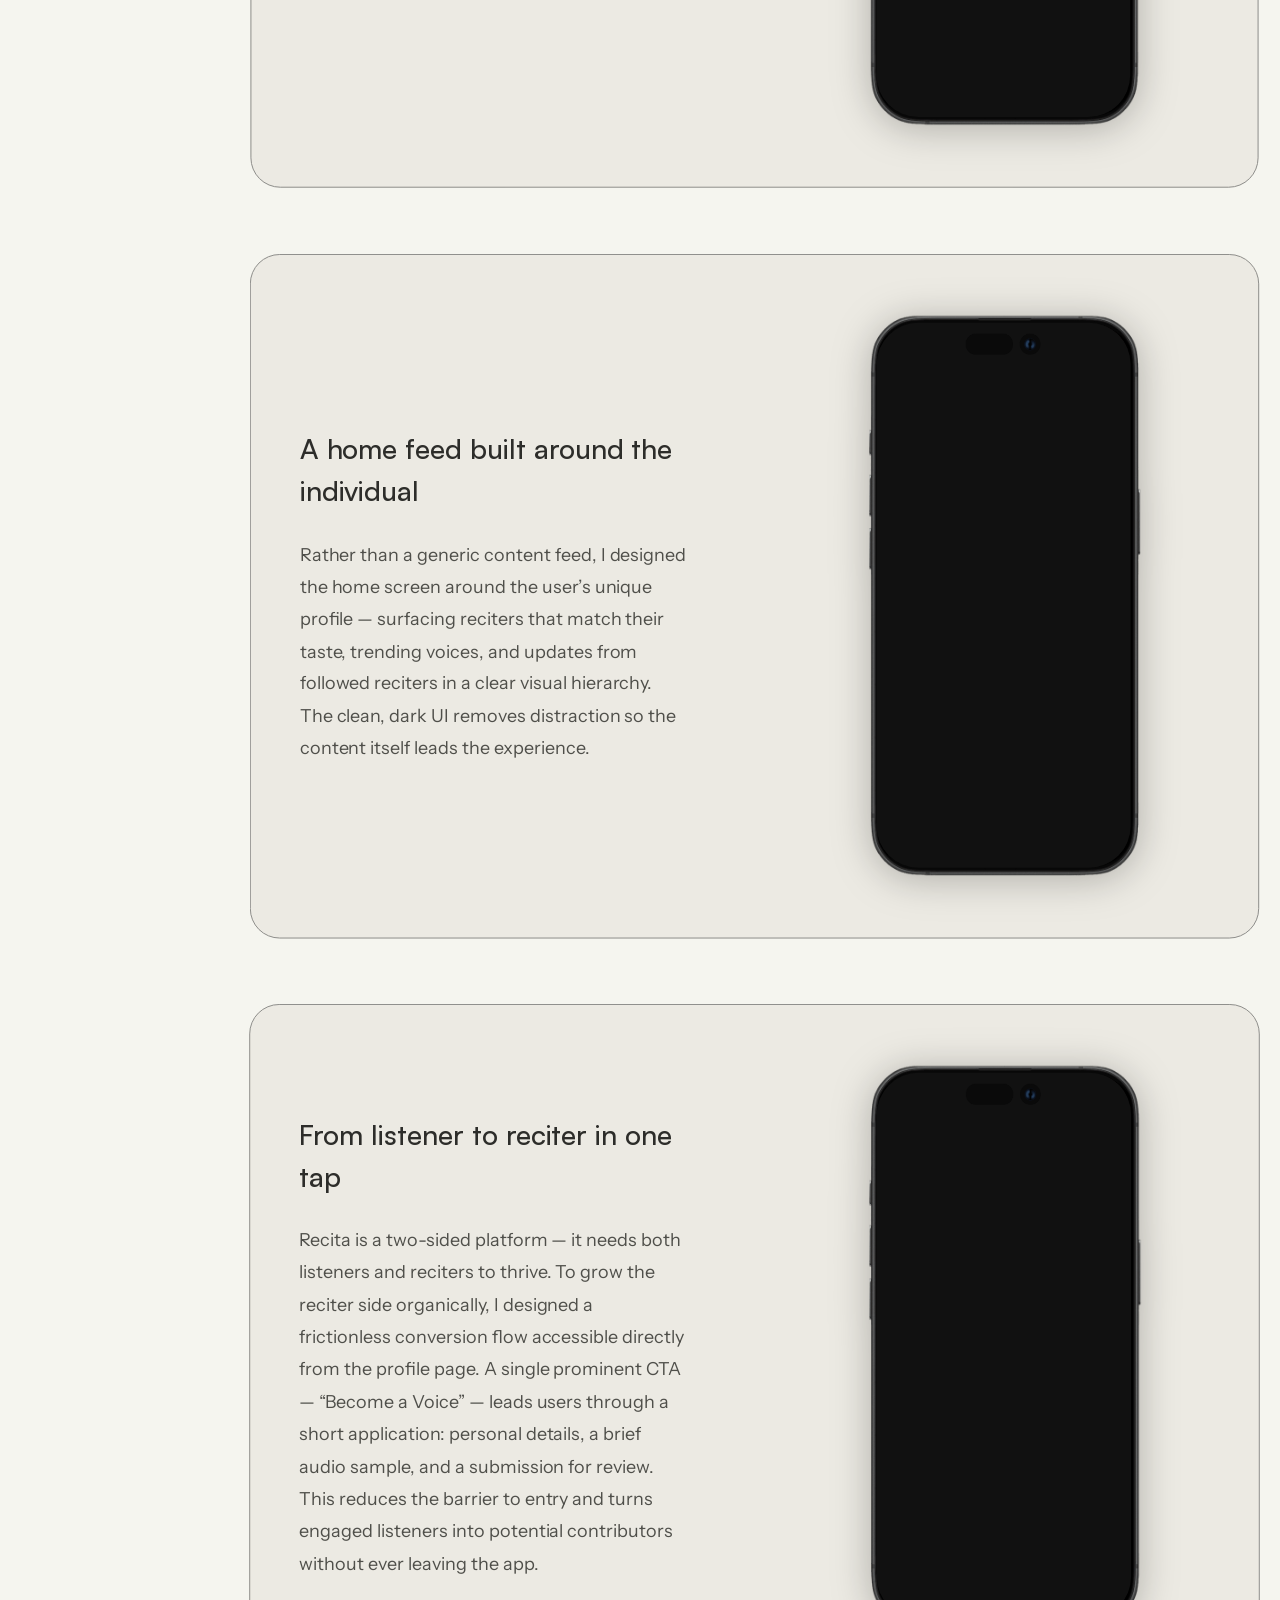
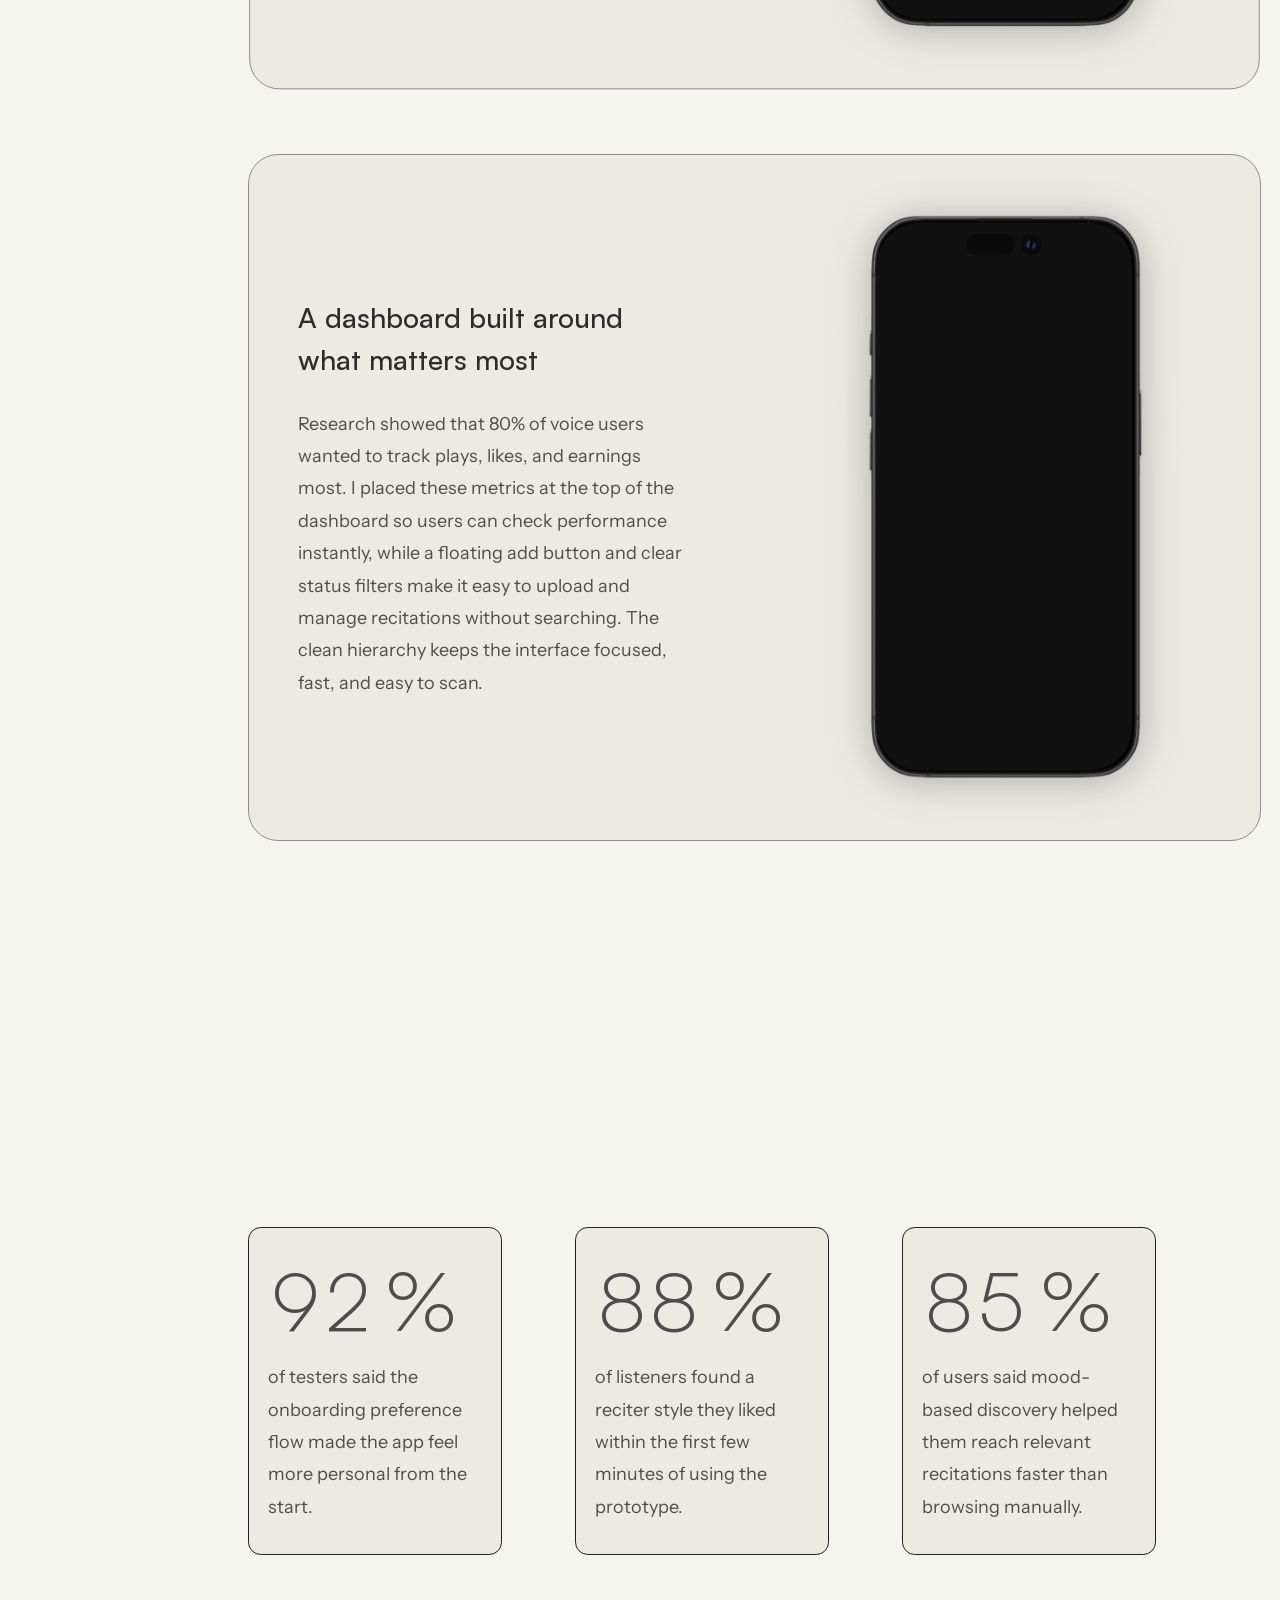
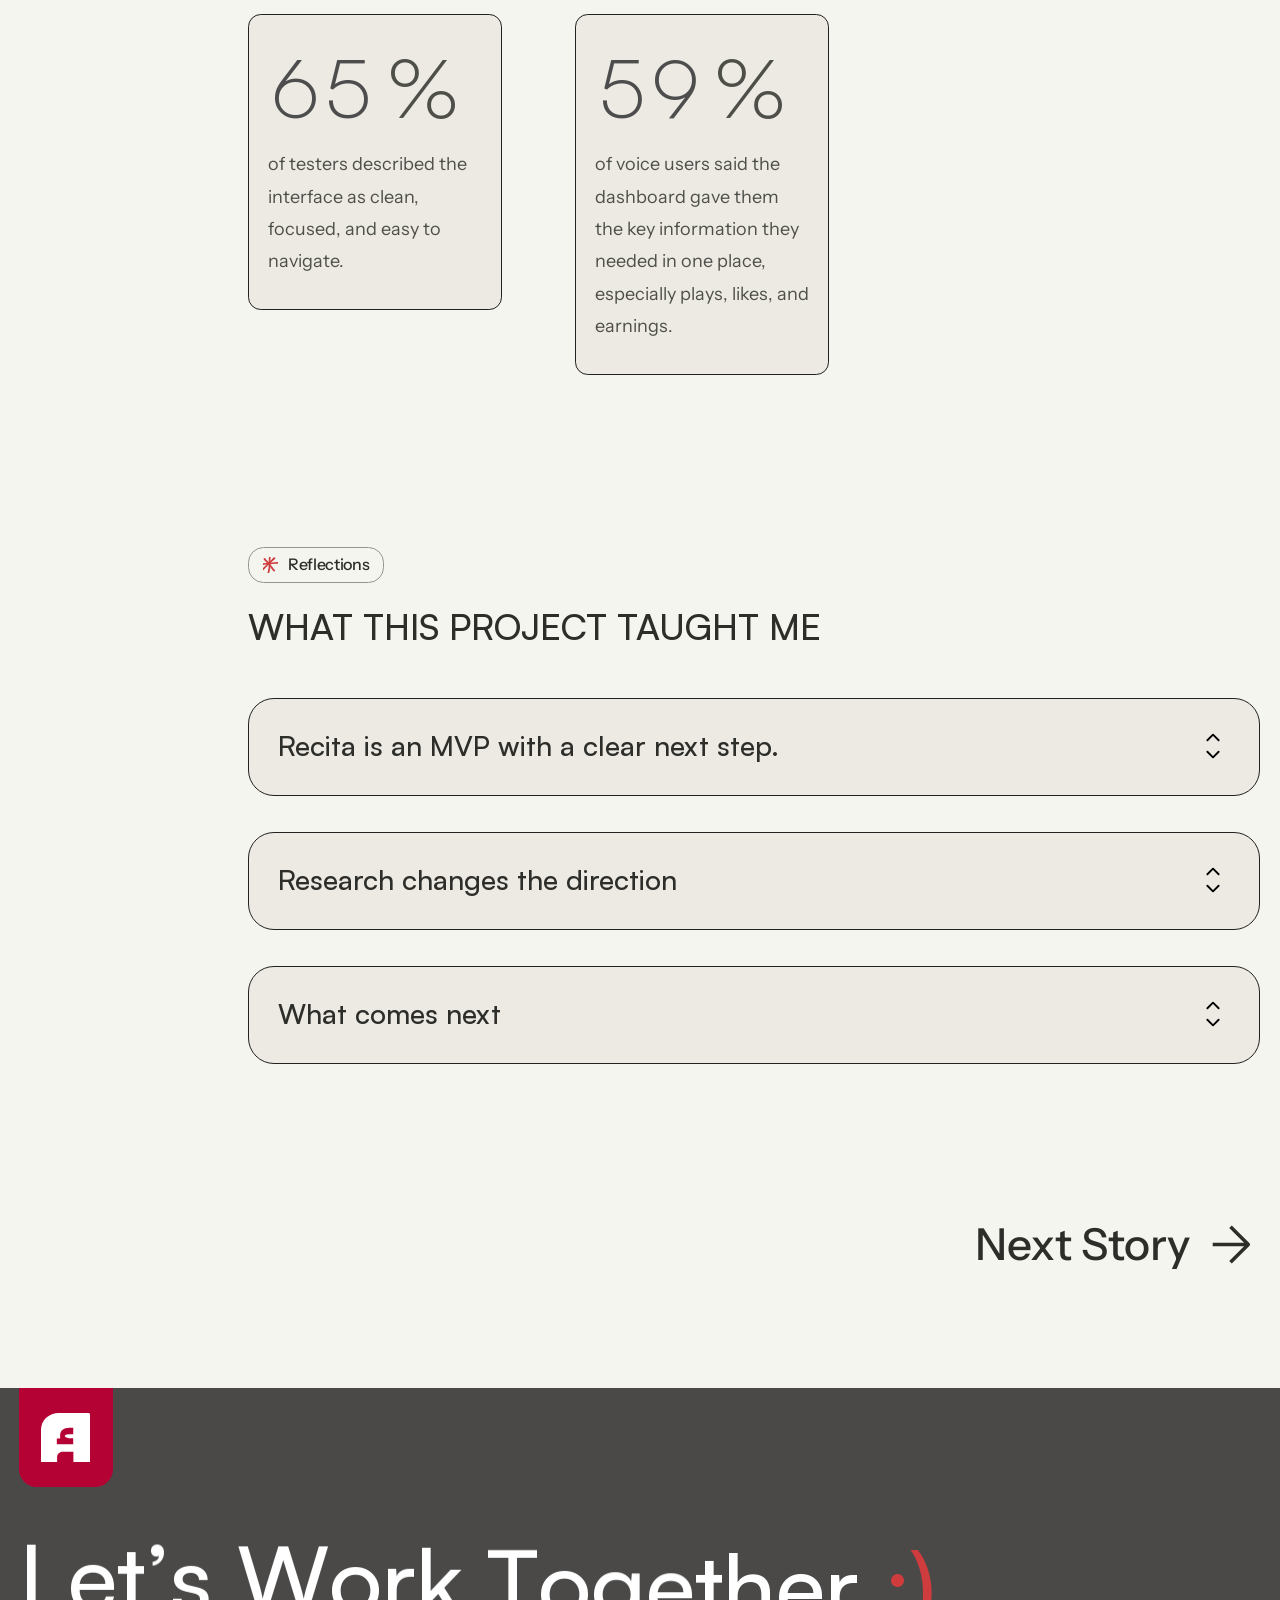
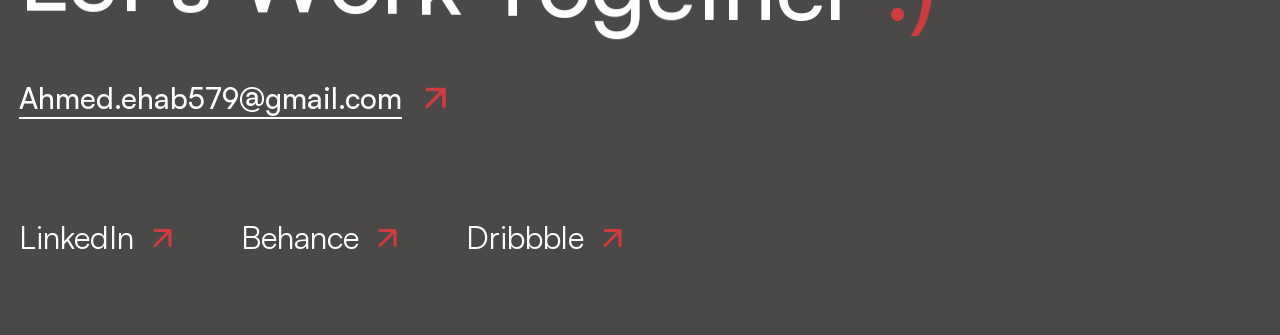
==== commit eb9ff97c: "Recita page: match Framer behaviour, apply Ahmed's changes; Home phone layout and header fixes Recit" ====
--- a/project.html
+++ b/project.html
@@ -22,19 +22,19 @@
 
   <link rel="stylesheet" href="css/tokens.css?v=2">
   <link rel="stylesheet" href="css/base.css?v=5">
-  <link rel="stylesheet" href="css/header.css?v=4">
-  <link rel="stylesheet" href="css/project.css?v=3">
-  <link rel="stylesheet" href="css/footer.css?v=3">
+  <link rel="stylesheet" href="css/header.css?v=9">
+  <link rel="stylesheet" href="css/project.css?v=13">
+  <link rel="stylesheet" href="css/footer.css?v=6">
 
   <script>
     if (!matchMedia("(prefers-reduced-motion: reduce)").matches) document.documentElement.classList.add("motion-ready");
   </script>
   <script src="assets/vendor/motion-12.23.12.js" defer></script>
   <script src="assets/vendor/lenis-1.1.20.min.js" defer></script>
-  <script src="js/fx.js?v=6" defer></script>
-  <script src="js/header.js?v=3" defer></script>
-  <script src="js/project.js?v=2" defer></script>
-  <script src="js/footer.js?v=1" defer></script>
+  <script src="js/fx.js?v=8" defer></script>
+  <script src="js/header.js?v=4" defer></script>
+  <script src="js/project.js?v=11" defer></script>
+  <script src="js/footer.js?v=2" defer></script>
 </head>
 <body>
   <a class="sr-only" href="#main">Skip to content</a>
@@ -64,7 +64,7 @@
           <a class="menu__link" href="./#approach">Approach</a>
         </nav>
         <button class="menu__toggle" type="button" aria-expanded="false" aria-controls="site-nav" aria-label="Open menu" data-menu-toggle>
-          <svg class="menu__icon menu__icon--open" viewBox="0 0 24 24" aria-hidden="true"><path d="M3 6H21M3 12H21M3 18H21"/></svg><svg class="menu__icon menu__icon--close" viewBox="0 0 24 24" aria-hidden="true"><path d="M18 6L6 18M6 6L18 18"/></svg>
+          <svg class="menu__icon menu__icon--open" viewBox="0 0 24 24" aria-hidden="true"><path d="M3 6H21M3 12H21M3 18H21"/></svg><svg class="menu__icon menu__icon--morph" viewBox="0 0 24 24" aria-hidden="true"><line class="l1" x1="3" y1="6" x2="21" y2="6"/><line class="l2" x1="3" y1="12" x2="21" y2="12"/><line class="l3" x1="3" y1="18" x2="21" y2="18"/></svg><svg class="menu__icon menu__icon--close" viewBox="0 0 24 24" aria-hidden="true"><path d="M18 6L6 18M6 6L18 18"/></svg>
         </button>
       </div>
     </div>
@@ -160,11 +160,11 @@
           <div class="cs-solution__rows">
             <div class="cs-solution__row" style="width: 780px">
               <p class="t-body-xl" data-split="words" data-fx="lines" data-y="20" data-dur="2" data-bounce="0" data-delay="0.2"><b>On one side,</b> I built a calm, distraction-free space where <b>Seekers</b> <span class="avatar-gap" aria-hidden="true"></span> can effortlessly discover new voices and return to the recitations they love.</p>
-              <img class="avatar" style="left: 647px; top: -35px; --r: -5deg" src="assets/images/project/HrMXqnqYJuwufWFA9pWvrhIPjcs.png" width="65" height="74" alt="" data-fx="avatar" loading="lazy">
+              <img class="avatar" style="left: 650px; top: -32.5px; --r: -5deg" src="assets/images/project/HrMXqnqYJuwufWFA9pWvrhIPjcs.png" width="59" height="69" alt="" data-fx="avatar" loading="lazy">
             </div>
             <div class="cs-solution__row" style="width: 867px">
               <p class="t-body-xl" data-split="words" data-fx="lines" data-y="20" data-dur="2" data-bounce="0" data-delay="0.2"><b>On the other side,</b> I created a structured, trustworthy environment for <b>Voices</b> <span class="avatar-gap" aria-hidden="true"></span> By giving creators a clear path to join, upload content</p>
-              <img class="avatar avatar--framed" style="left: 779px; top: -37px; --r: 5deg" src="assets/images/project/NQO6JGEc2CeuKsoFh5yEvF1is2w.png" width="65" height="74" alt="" data-fx="avatar" loading="lazy">
+              <img class="avatar avatar--framed" style="left: 782px; top: -34.5px; --r: 5deg" src="assets/images/project/NQO6JGEc2CeuKsoFh5yEvF1is2w.png" width="59" height="69" alt="" data-fx="avatar" loading="lazy">
             </div>
           </div>
         </section>
@@ -187,7 +187,7 @@
 
           <!-- Step 01: Research -->
           <div class="step-block cs-research">
-            <span class="step-block__num" aria-hidden="true" data-fx="step-num">01</span>
+            <span class="step-block__numclip" aria-hidden="true"><span class="step-block__num" data-fx="step-num">01</span></span>
             <h3 class="step-block__title" data-fx="step-title">Research</h3>
             <p class="step-block__text" data-fx="step-text">I needed to understand the users, their needs, behaviours, and pain points, as well as the market and competitive analysis.</p>
             <ul class="pills">
@@ -222,7 +222,7 @@
 
           <!-- Step 02: MVP's features -->
           <div class="step-block cs-mvp">
-            <span class="step-block__num" aria-hidden="true" data-fx="step-num">02</span>
+            <span class="step-block__numclip" aria-hidden="true"><span class="step-block__num" data-fx="step-num">02</span></span>
             <h3 class="step-block__title" data-fx="step-title">MVP's features</h3>
             <p class="step-block__text" data-fx="step-text">After I got the insights from research, I focused on balancing feature richness with intuitive design that doesn't overwhelm users.</p>
             <ul class="pills pills--fixed">
@@ -237,7 +237,7 @@
           <!-- Step 03: Planning (R20, R21) -->
           <div class="cs-planning">
             <div class="step-block">
-              <span class="step-block__num" aria-hidden="true" data-fx="step-num">03</span>
+              <span class="step-block__numclip" aria-hidden="true"><span class="step-block__num" data-fx="step-num">03</span></span>
               <h3 class="step-block__title" data-fx="step-title">Planning</h3>
               <p class="step-block__text" data-fx="step-text">Carefully crafted user flows to guarantee a straightforward and accessible experience, refining the design iteratively based on user feedback and testing.</p>
               <ul class="pills">
--- a/css/header.css
+++ b/css/header.css
@@ -30,6 +30,11 @@
 }
 .site-header.is-hidden .site-header__bar { transform: translateY(-60px); opacity: 0; pointer-events: none; }
 
+/* Best practice and as on the Framer site: the empty parts of the header let clicks through to the page;
+   only the logo and the menu take them. */
+.site-header { pointer-events: none; }
+.site-header__bar > .site-header__logo, .site-header__bar > .menu { pointer-events: auto; }
+.site-header.is-hidden .site-header__bar > .site-header__logo, .site-header.is-hidden .site-header__bar > .menu { pointer-events: none; }
 .site-header__logo {
   display: grid; place-items: center;
   flex: none; width: 54px; height: 59px;
@@ -99,7 +104,66 @@
 .menu__icon--close { display: none; }
 .menu.is-open .menu__icon--open { display: none; }
 .menu.is-open .menu__icon--close { display: block; }
+.menu__icon--morph { display: none; }   /* phones only (see below) */
 
 @media (prefers-reduced-motion: reduce) {
-  .site-header__bar, .menu.is-open .menu__nav, .menu__toggle, .menu__link { transition: none; }
+  .site-header__bar, .menu.is-open .menu__nav, .menu__toggle, .menu__link, .menu__icon--morph line { transition: none !important; }
 }
+
+/* ---------- Phones (under 810px, Framer's phone breakpoint) ----------
+   Same header, 16px from each edge. The menu's links can't grow sideways on a 390px screen,
+   so they open as a small dropdown panel under the button (fade + 8px slide, 0.25s), with the
+   same 1px outline and radius. Tapping outside closes it (js/header.js). Approved 2026-11-22. */
+@media (max-width: 809px) {
+  .site-header { width: calc(100% - 32px); }
+  .site-header__bar { overflow: visible; }
+  .site-header.is-pill .site-header__bar { padding: 10px 12px; }
+
+  /* The panel hangs from the header bar (not the button), 8px below it, so it never overlaps the
+     bar in either header look; 240px wide, right edge aligned with the header's. Card surface
+     colour; full-width 0.7px lines in the border colour between the links (Ahmed, 2026-11-23).
+     The button keeps its own outline. */
+  .menu { position: static; }
+  .menu::after { display: none; }
+  .menu__toggle { position: relative; border-radius: 11px; }
+  .menu__toggle::after {
+    content: ""; position: absolute; inset: 0;
+    border: 1px solid rgb(84 84 84); border-radius: inherit;
+    pointer-events: none;
+  }
+  .menu__nav {
+    position: absolute; top: calc(100% + 8px); right: 0;
+    width: 240px; height: auto;
+    flex-direction: column; align-items: stretch; gap: 0;
+    padding: 4px 0;
+    background: var(--surface);
+    border-radius: 14px;
+    opacity: 0; transform: translateY(-8px);
+    transition: opacity 0.25s var(--ease, ease), transform 0.25s var(--ease, ease), visibility 0s linear 0.25s;
+  }
+  .menu__nav::after { border-radius: inherit; }
+  .menu.is-open .menu__nav {
+    width: 240px;
+    opacity: 1; transform: none;
+    transition: opacity 0.25s var(--ease, ease), transform 0.25s var(--ease, ease);
+  }
+  .menu__link { height: 52px; padding: 16px 20px; border-radius: 0; font-size: 18px; line-height: 20px; }   /* 48px+ tap targets */
+  .menu__link + .menu__link { border-top: 0.7px solid rgb(84 84 84); }   /* same colour as the panel's outline */
+
+  /* Menu icon: the three lines morph into the ✕ and back (phones). Opening: the outer lines slide
+     to the middle (0.2s) while the middle line shrinks away, then they rotate into the ✕ with a
+     soft overshoot (0.35s). Closing plays it in reverse. Desktop keeps Framer's instant swap. */
+  .menu__icon--open, .menu.is-open .menu__icon--open, .menu__icon--close, .menu.is-open .menu__icon--close { display: none; }
+  .menu__icon--morph { display: block; overflow: visible; }
+  .menu__icon--morph line { transform-box: fill-box; transform-origin: center; }
+  .menu__icon--morph .l1, .menu__icon--morph .l3 {
+    transition: translate 0.2s cubic-bezier(0.4, 0, 0.2, 1) 0.2s, rotate 0.25s cubic-bezier(0.4, 0, 0.2, 1);
+  }
+  .menu__icon--morph .l2 { transition: scale 0.2s cubic-bezier(0.4, 0, 0.2, 1) 0.15s, opacity 0.15s linear 0.2s; }
+  .menu.is-open .menu__icon--morph .l1, .menu.is-open .menu__icon--morph .l3 {
+    transition: translate 0.2s cubic-bezier(0.4, 0, 0.2, 1), rotate 0.35s cubic-bezier(0.34, 1.56, 0.64, 1) 0.2s;
+  }
+  .menu.is-open .menu__icon--morph .l2 { scale: 0 1; opacity: 0; transition: scale 0.2s cubic-bezier(0.4, 0, 0.2, 1), opacity 0.15s linear; }
+  .menu.is-open .menu__icon--morph .l1 { translate: 0 6px; rotate: 45deg; }
+  .menu.is-open .menu__icon--morph .l3 { translate: 0 -6px; rotate: -45deg; }
+}
--- a/css/project.css
+++ b/css/project.css
@@ -64,8 +64,8 @@
   transform-origin: 0 50%;
   transition: color 0.5s cubic-bezier(0.12, 0.23, 0.5, 1), transform 0.5s cubic-bezier(0.12, 0.23, 0.5, 1);
 }
-.cs-index__list a:hover { color: var(--text-primary); }
-.cs-index__list a[aria-current="true"] { color: var(--accent); transform: scale(1.05); }   /* 20px → 21px */
+.cs-index__list a:hover { color: rgb(15 15 15); }   /* live hover colour, measured */
+.cs-index__list a[aria-current="true"] { color: var(--accent); font-weight: 500; transform: scale(1.05); }   /* heavier: 400 → 500 (Ahmed's request) */   /* 20px → 21px */
 
 .cs-main > section + section { margin-top: 163px; }
 .cs-main > .cs-outcomes, .cs-main > .cs-reflections { margin-top: 121px; }
@@ -109,7 +109,7 @@
 .cs-solution b { font-weight: 600; }
 .avatar-gap { display: inline-block; width: 70px; }
 .avatar {
-  position: absolute; width: 65px; height: 74px;
+  position: absolute; width: 59px; height: 69px;
   object-fit: cover; border-radius: 17px;
   rotate: var(--r);
 }
@@ -122,9 +122,12 @@
 .cs-line path { fill: none; stroke: var(--border); stroke-width: 2; stroke-linecap: round; stroke-linejoin: round; }
 .motion-ready .cs-line { opacity: 0; }   /* drawn by js/project.js (FX.draw) */
 .cs-line--research { left: 469px; top: 389px; width: 276px; height: 1661px; }
-.cs-line--mvp { left: 215px; top: 2666px; width: 109px; height: 463px; }
+.cs-line--mvp { left: 215px; top: 2820px;   /* 2666 + the 154px added to Key insights */ width: 109px; height: 463px; }
 
 .step-block { position: relative; z-index: 1; display: flow-root; }   /* flow-root: the title's margin stays inside */
+/* As in Framer, the step frame clips its big number: the part left of (and above) the frame is hidden.
+   The clip sits on a wrapper so the number can still slide in underneath it. */
+.step-block__numclip { position: absolute; left: 0; top: 0; width: 300px; height: 140px; overflow: clip; pointer-events: none; }
 .step-block__num {
   position: absolute; left: -49px; top: -6px;
   font: 500 134px/1 var(--font-display);
@@ -146,16 +149,22 @@
 .cs-research { width: 488px; margin-top: 61px; height: 428px; }
 
 /* Key insights */
-.insights { position: relative; margin-top: 36px; height: 1604px; display: grid; grid-template-columns: 414px 562px; }
+/* 1758px (Framer: 1604px): 154px more scroll, so the text waits until all four cards are stacked, then leaves with them */
+.insights { position: relative; margin-top: 36px; height: 1758px; display: grid; grid-template-columns: 414px 562px; }
 .insights__aside {
   position: sticky; top: 0; align-self: start;
-  height: 100vh; width: 286px; margin-left: 40px; padding-top: 30px;   /* sits 15px below centre, as in Framer */
+  height: 100vh; width: 286px; margin-left: 40px; padding-top: 0;   /* exactly centred, level with the card stack (Framer had it 15px low) */
   display: flex; flex-direction: column; justify-content: center; gap: 16px;
 }
 .insights__title { color: var(--text-secondary); }
 .insights__text { font: 400 18px/1.8 var(--font-body); color: var(--text-secondary); }
-.insights__cards { position: relative; z-index: 1; padding-top: 160px; }
-.insight-wrap { position: sticky; top: var(--top); padding-top: var(--offset); }
+/* 321px at the bottom: the stack lets go at the same scroll position as the sticky text, so the two leave the screen
+   together and stay level with each other (Ahmed's request; the Framer original released the cards later). */
+.insights__cards { position: relative; z-index: 1; padding: 160px 0 321px; }
+/* The stack stops with its middle on the middle of the screen, level with the centred "Key insights" text
+   (Ahmed's request: the cards used to stop far up near the top). */
+.insight-wrap { position: sticky; top: calc(50vh - var(--half, 134px) - var(--offset)); padding-top: var(--offset); }
+.insight-wrap:nth-child(1) { --half: 117px; }
 .insight-wrap:nth-child(1) { z-index: 1; } .insight-wrap:nth-child(2) { z-index: 2; }
 .insight-wrap:nth-child(3) { z-index: 3; } .insight-wrap:nth-child(4) { z-index: 4; }
 .insight {
@@ -170,7 +179,7 @@
 .insight__num span { letter-spacing: -0.03em; font-variant-numeric: tabular-nums; min-width: 1.3em; }
 .insight__lead, .insight__more { font: 400 18px/1.8 var(--font-body); color: var(--text-secondary); }
 .insight__lead { max-width: 302px; }
-.insight__more { margin-top: 9px; max-width: 331px; }
+.insight__more { margin-top: 14px; max-width: 331px; }
 
 .cs-mvp { width: 618px; margin: 37px 0 0 394px; height: 502px; --title-top: 112px; }
 .cs-mvp .pills { margin-top: 40px; }
@@ -197,7 +206,7 @@
 .decision-wrap { position: sticky; top: 20px; transform-origin: 50% 0; }
 .decision {
   position: relative;
-  height: 900px; padding: 166px 50px 0;
+  height: 687px; padding: 60px 50px 0;   /* was 900px / 166px: far too much empty space above and below (Ahmed's request) */
   background: var(--surface); border-radius: 30px;
   display: flex; gap: 0;
 }
@@ -209,10 +218,10 @@
 .decision__phone .phone__screen { left: 12px; top: 9px; width: 255px; height: 547px; border-radius: 42px; }
 .decision__phone .phone__island { top: 20px; width: 75px; height: 21px; }
 
-.decision--wide { display: block; padding: 0; }
-.decision__text--wide { position: absolute; left: 41px; top: 167px; width: 776px; height: auto; display: block; }
+.decision--wide { display: block; padding: 0; height: 710px; }
+.decision__text--wide { position: absolute; left: 41px; top: 60px; width: 776px; height: auto; display: block; }
 .decision__text--wide .decision__body { margin-top: 25px; }
-.decision__devices { position: absolute; left: -3px; top: 342px; width: 1018px; height: 415px; border-radius: 20px; }
+.decision__devices { position: absolute; left: -3px; top: 235px; width: 1018px; height: 415px; border-radius: 20px; }
 .device { position: absolute; filter: drop-shadow(0 5px 19px rgba(0, 0, 0, 0.26)); }
 .device img { position: relative; width: 100%; height: 100%; }
 .device video { position: absolute; object-fit: fill; background: #111; }
@@ -232,21 +241,30 @@
 .stat__text { margin-top: 20px; font: 400 18px/1.8 var(--font-body); color: var(--text-secondary); }
 
 /* ===================== Reflections ===================== */
-.faq { margin-top: 41px; display: flex; flex-direction: column; gap: 36px; }
+.faq { margin-top: 41px; width: 1012px; display: flex; flex-direction: column; gap: 36px; }
 .faq__item { position: relative; background: var(--surface); border-radius: 26px; }
+/* Stacked start (Framer "Closed"): each row sits 13px lower than the one before and behind it. Set by js/project.js */
+.faq--deck .faq__item:nth-child(1) { z-index: 3; }
+.faq--deck .faq__item:nth-child(2) { z-index: 2; margin-top: -121px; }   /* 36px gap − 121px = 13px step */
+.faq--deck .faq__item:nth-child(3) { z-index: 1; margin-top: -121px; }
 .faq__item::after { content: ""; position: absolute; inset: 0; border: 1px solid rgb(34 34 34); border-radius: inherit; pointer-events: none; }
 .faq__item h3 { margin: 0; }
 .faq__head {
   display: flex; align-items: center; justify-content: space-between;
-  width: 100%; height: 98px; padding: 0 30px;
+  width: 100%; padding: 27px 30px 28px;   /* 98px closed; the title slides 13px down when open (measured on the live site) */
   font: 500 28px/1.5 var(--font-display); color: var(--text-primary); text-align: left;
-}
-.faq__icon { display: flex; flex-direction: column; width: 34px; align-items: center; }
-.faq__icon svg { width: 18px; height: 18px; margin: -1px 0; fill: none; stroke: #000; stroke-width: 1.5; stroke-linecap: round; stroke-linejoin: round; transition: transform 0.3s cubic-bezier(0.12, 0.23, 0.5, 1); }
-.faq__head[aria-expanded="true"] .faq__icon svg:first-child { transform: translateY(3px); }
-.faq__head[aria-expanded="true"] .faq__icon svg:last-child { transform: translateY(-3px); }
+  transition: padding 0.2s cubic-bezier(0.12, 0.23, 0.5, 1);
+}
+.faq__head[aria-expanded="true"] { padding: 40px 30px 0; }
+.faq__icon { display: flex; flex-direction: column; justify-content: center; width: 34px; height: 43px; align-items: center; }
+.faq__icon svg { width: 18px; height: 18px; margin: -1px 0; fill: none; stroke: #000; stroke-width: 2.5; stroke-linecap: round; stroke-linejoin: round; }
+/* open: Framer swaps to the opposite chevrons at once (no slide) */
+.faq__head[aria-expanded="true"] .faq__icon svg { transform: rotate(180deg); }
 .faq__panel { overflow: clip; }
-.faq__box { position: relative; margin: 2px 30px 30px; padding: 30px; border-radius: 30px; }
+.faq__panel::before, .faq__panel::after { content: ""; display: block; }   /* 30px above and 40px below the box, counted in the panel's height */
+.faq__panel::before { height: 30px; }
+.faq__panel::after { height: 40px; }
+.faq__box { position: relative; margin: 0 30px; padding: 30px; border-radius: 30px; }
 .faq__box::after { content: ""; position: absolute; inset: 0; border: 1px solid rgb(34 34 34); border-radius: inherit; }
 .faq__box p { font: 400 20px/1.7 var(--font-body); color: var(--text-secondary); }
 
--- a/css/footer.css
+++ b/css/footer.css
@@ -59,5 +59,25 @@
 .site-footer__email:hover .arrow, .site-footer__social a:hover .arrow { transform: translate(3px, -3px); }
 @media (prefers-reduced-motion: reduce) { .site-footer .arrow { transition: none; } }
 
+/* ---------- Phones (under 810px) ----------
+   Same order and style; sizes scaled for a 390px screen, the title wraps to two lines and the
+   social links wrap. Height follows the content. Approved 2026-11-22. */
+@media (max-width: 809px) {
+  .site-footer { height: auto; padding-bottom: 56px; }
+  .site-footer__inner { width: calc(100% - 32px); margin-left: 16px; }
+  .site-footer__intro { gap: 20px; }
+  .site-footer__logo { width: 60px; height: 64px; border-radius: 0 0 12px 12px; }
+  .site-footer__logo svg { width: 32px; height: 32px; }
+  /* One line (Ahmed, 2026-11-23): sized to the screen, ~36px on a 390px phone, never above 44px */
+  .site-footer__title { font-size: min(44px, calc((100vw - 32px) / 10.2)); line-height: 1.2; white-space: nowrap; }
+  .site-footer__email { margin-top: 28px; font-size: 20px; gap: 8px; }
+  .site-footer__email span { text-underline-offset: 6px; text-decoration-thickness: 1.5px; }
+  .arrow--lg { width: 30px; height: 28px; }
+  /* The three links on one line, 20px apart (Ahmed, 2026-11-23) */
+  .site-footer__social { margin-top: 44px; flex-wrap: nowrap; gap: 20px; }
+  .site-footer__social a { height: auto; font-size: 18px; gap: 4px; align-items: center; white-space: nowrap; }
+  .site-footer__social .arrow { width: 20px; height: 20px; }
+}
+
 /* Hidden until the footer reaches the screen (js/footer.js) */
 .motion-ready [data-fx^="footer"] { opacity: 0; }
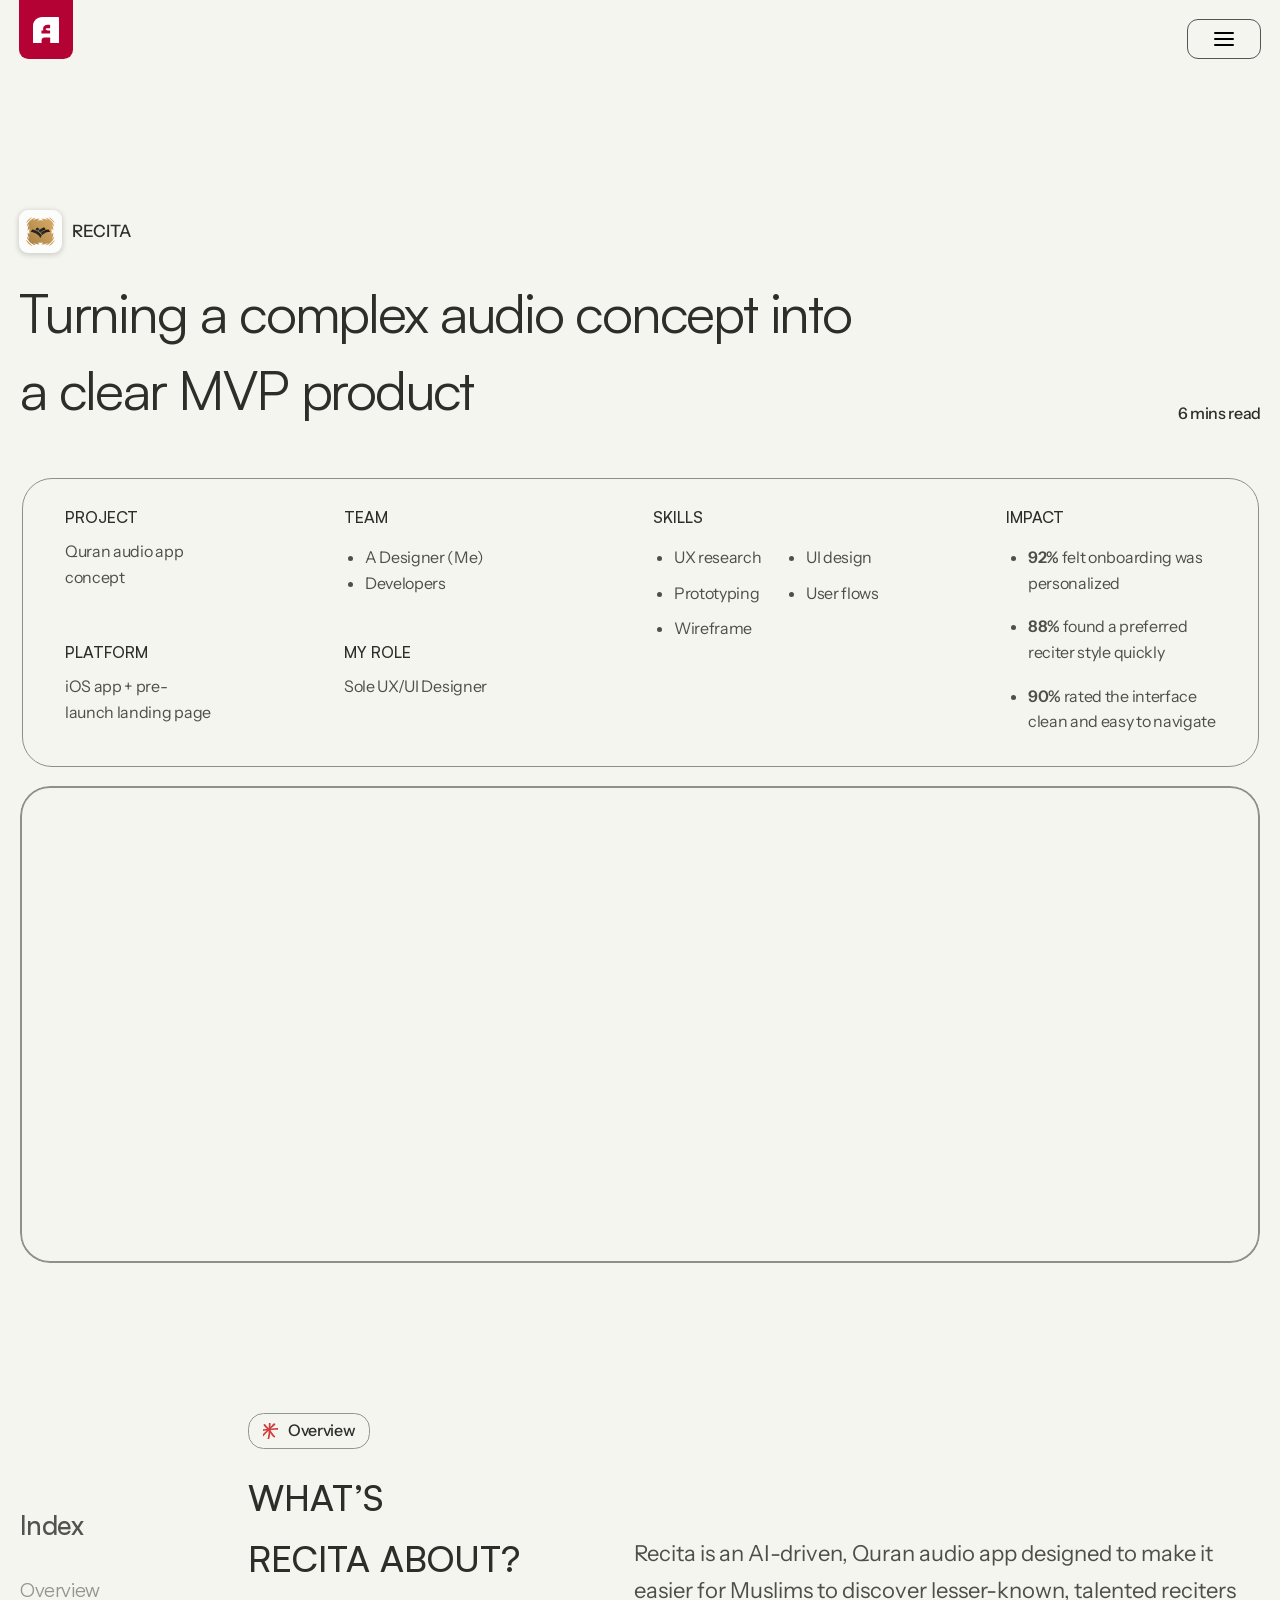
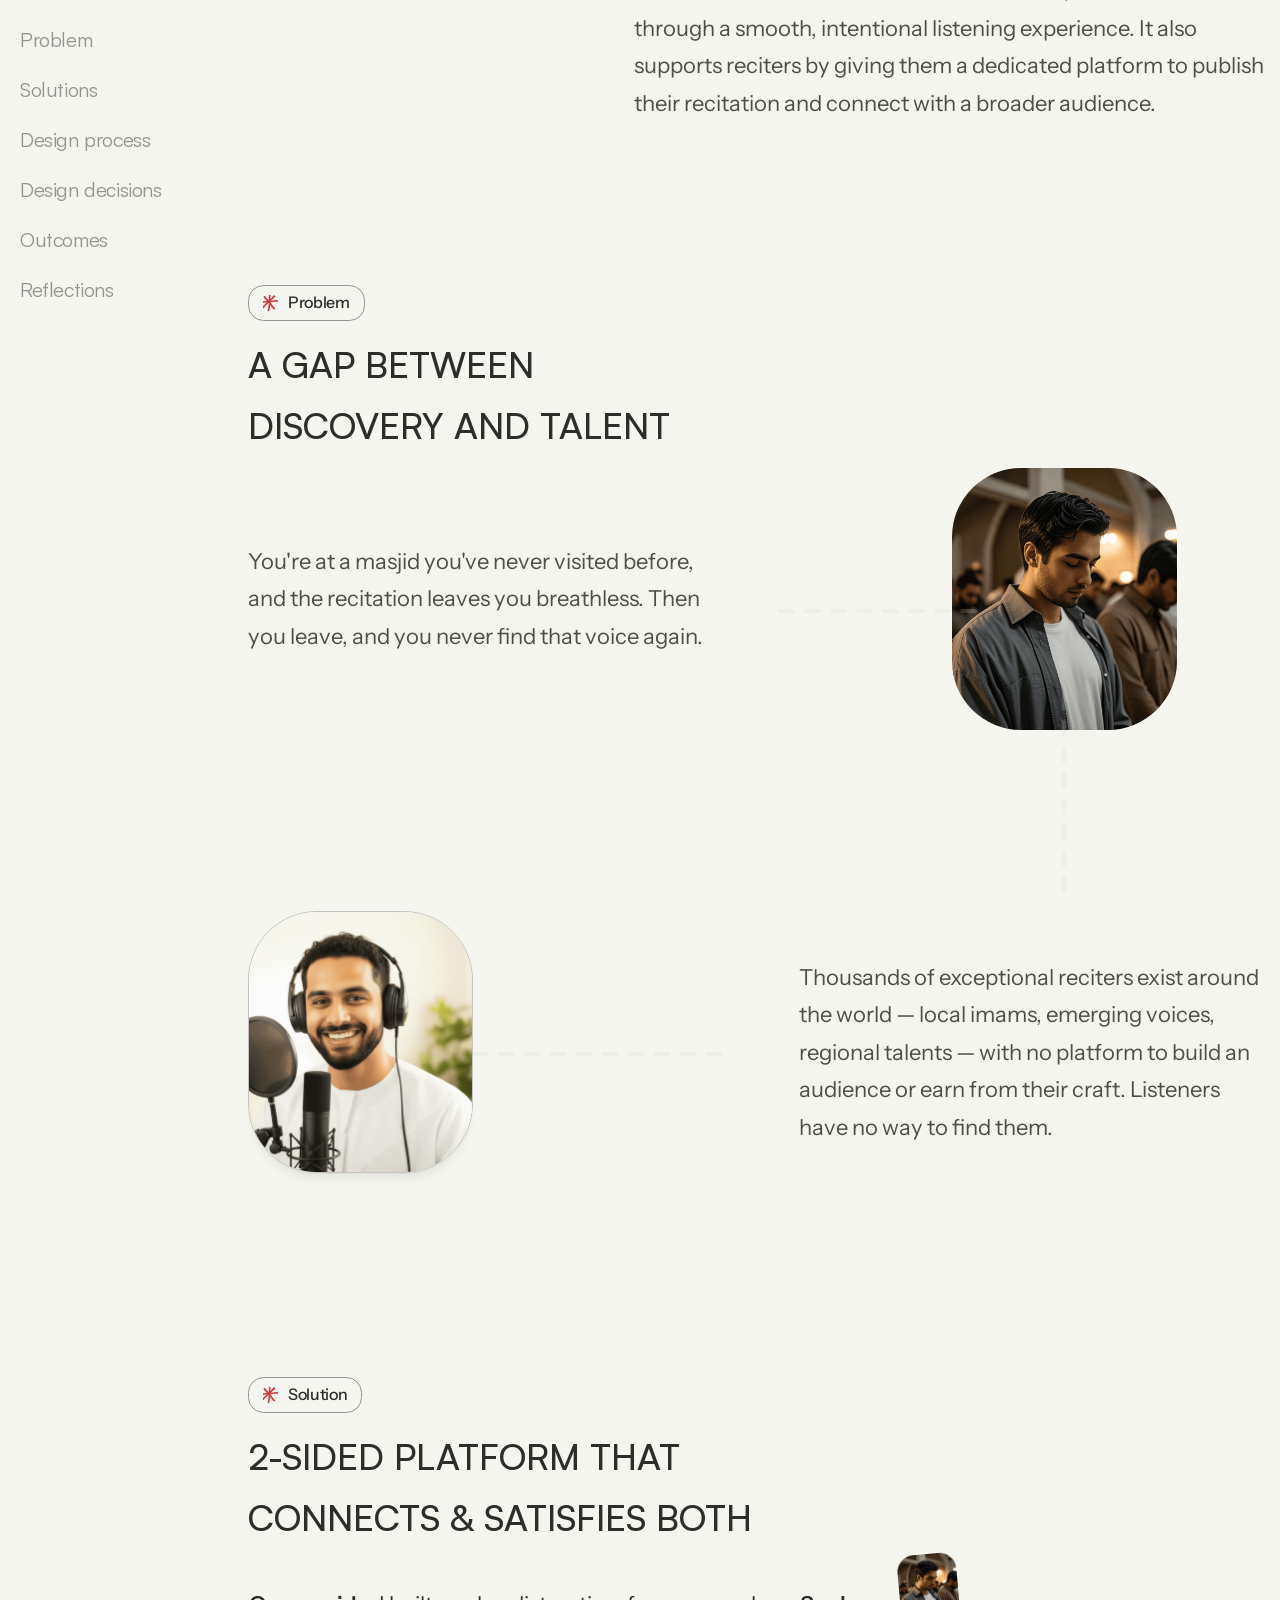
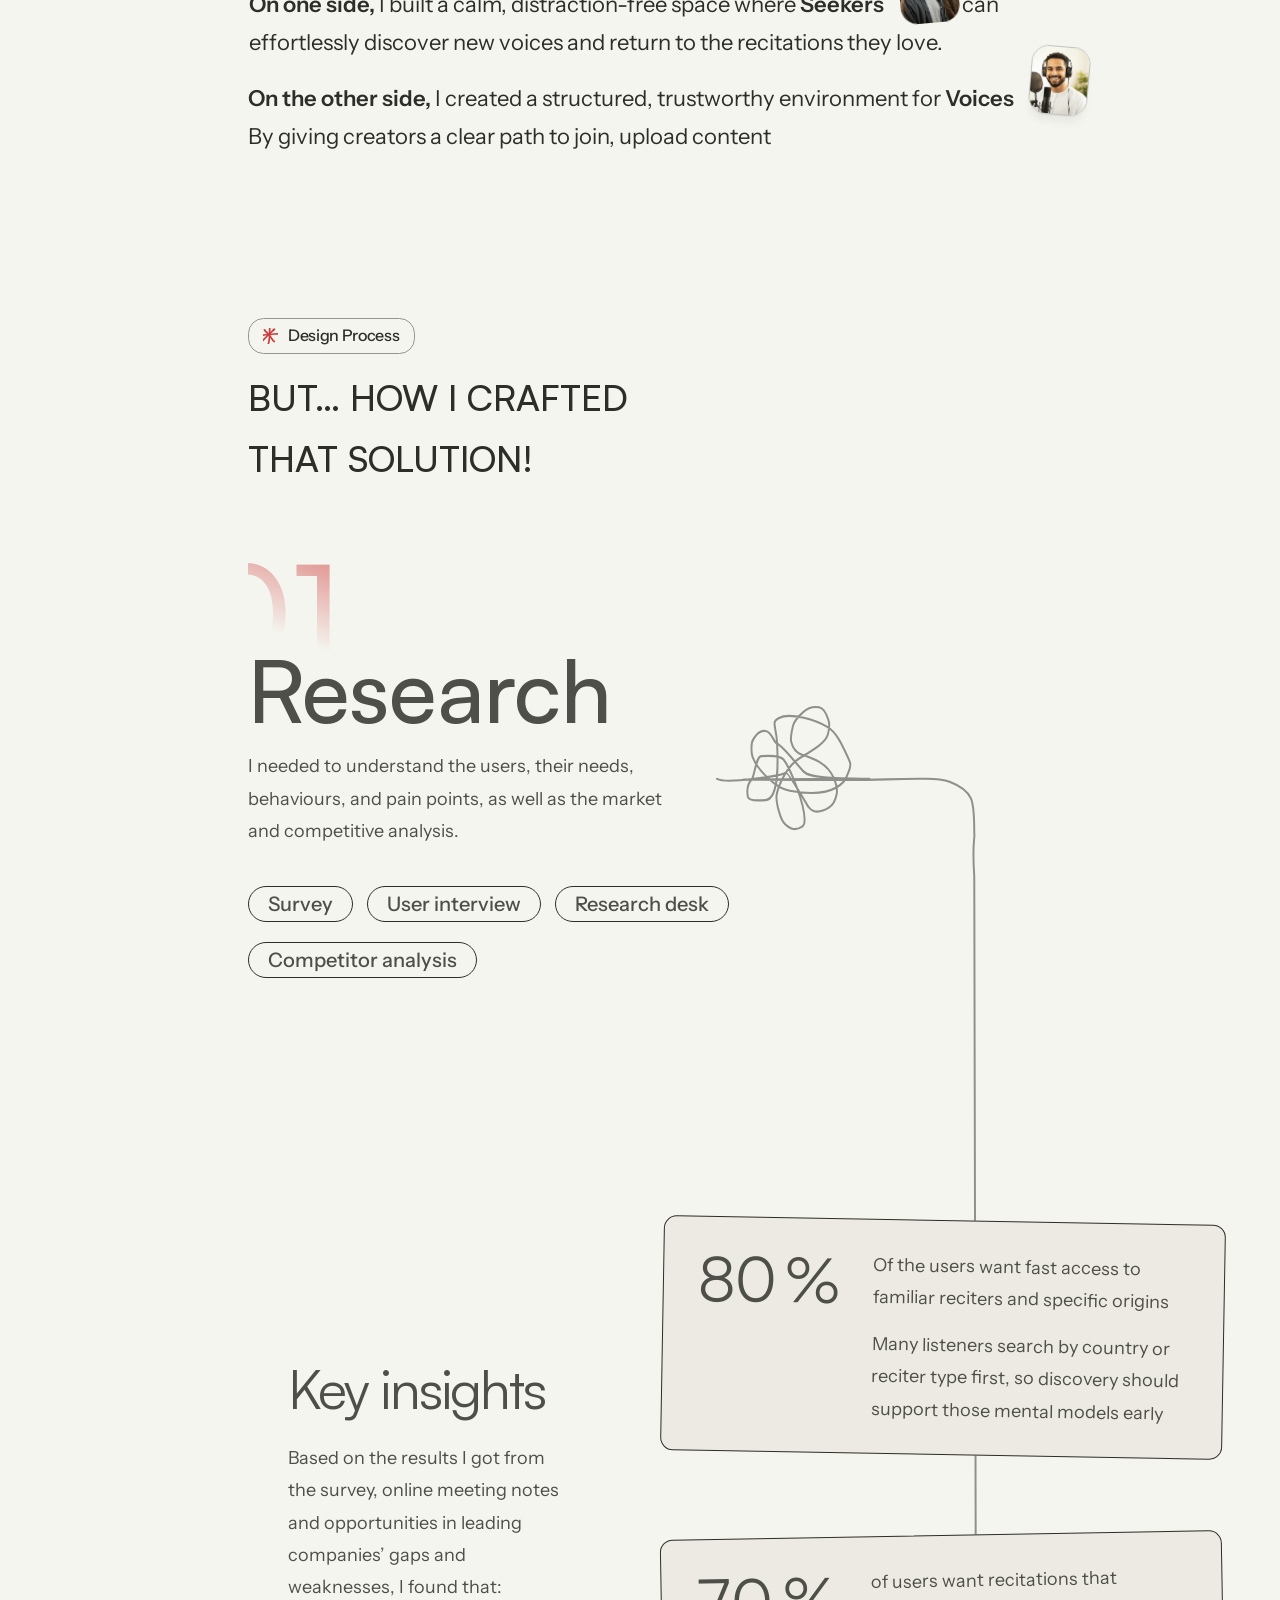
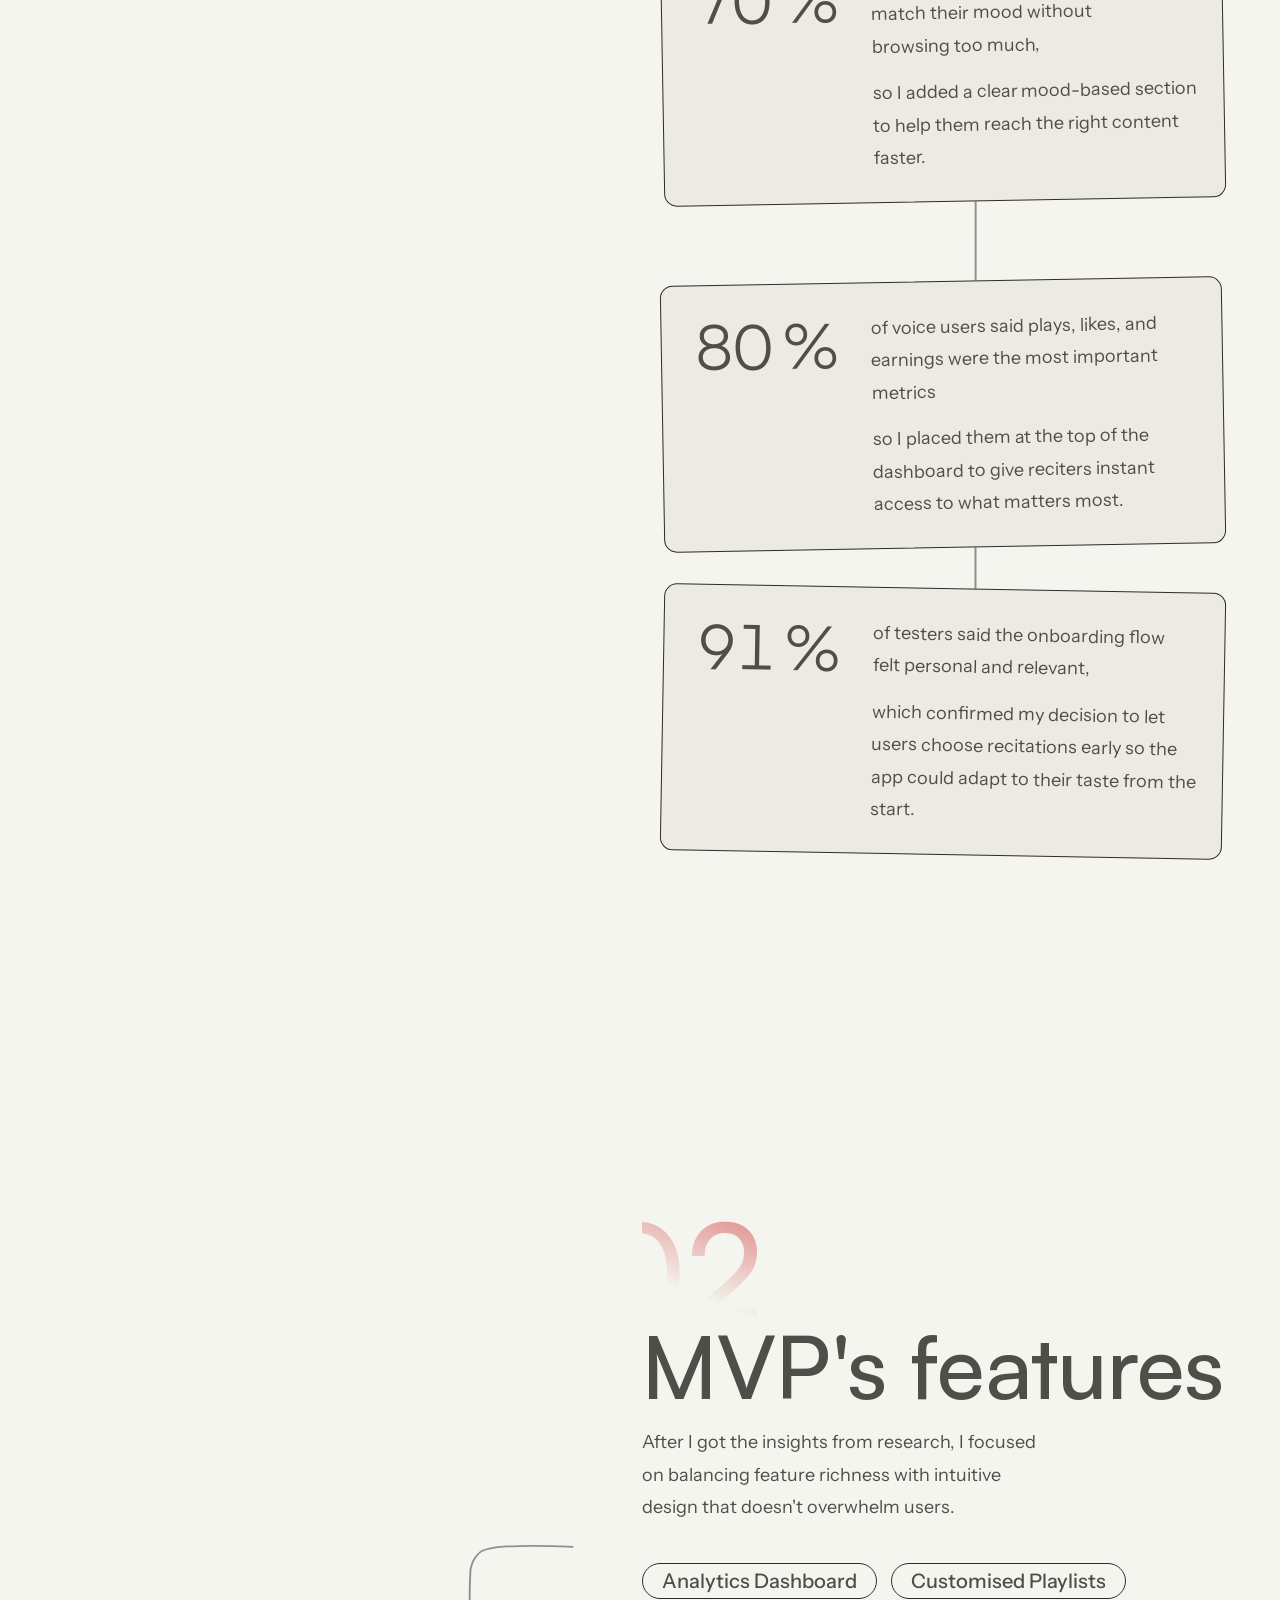
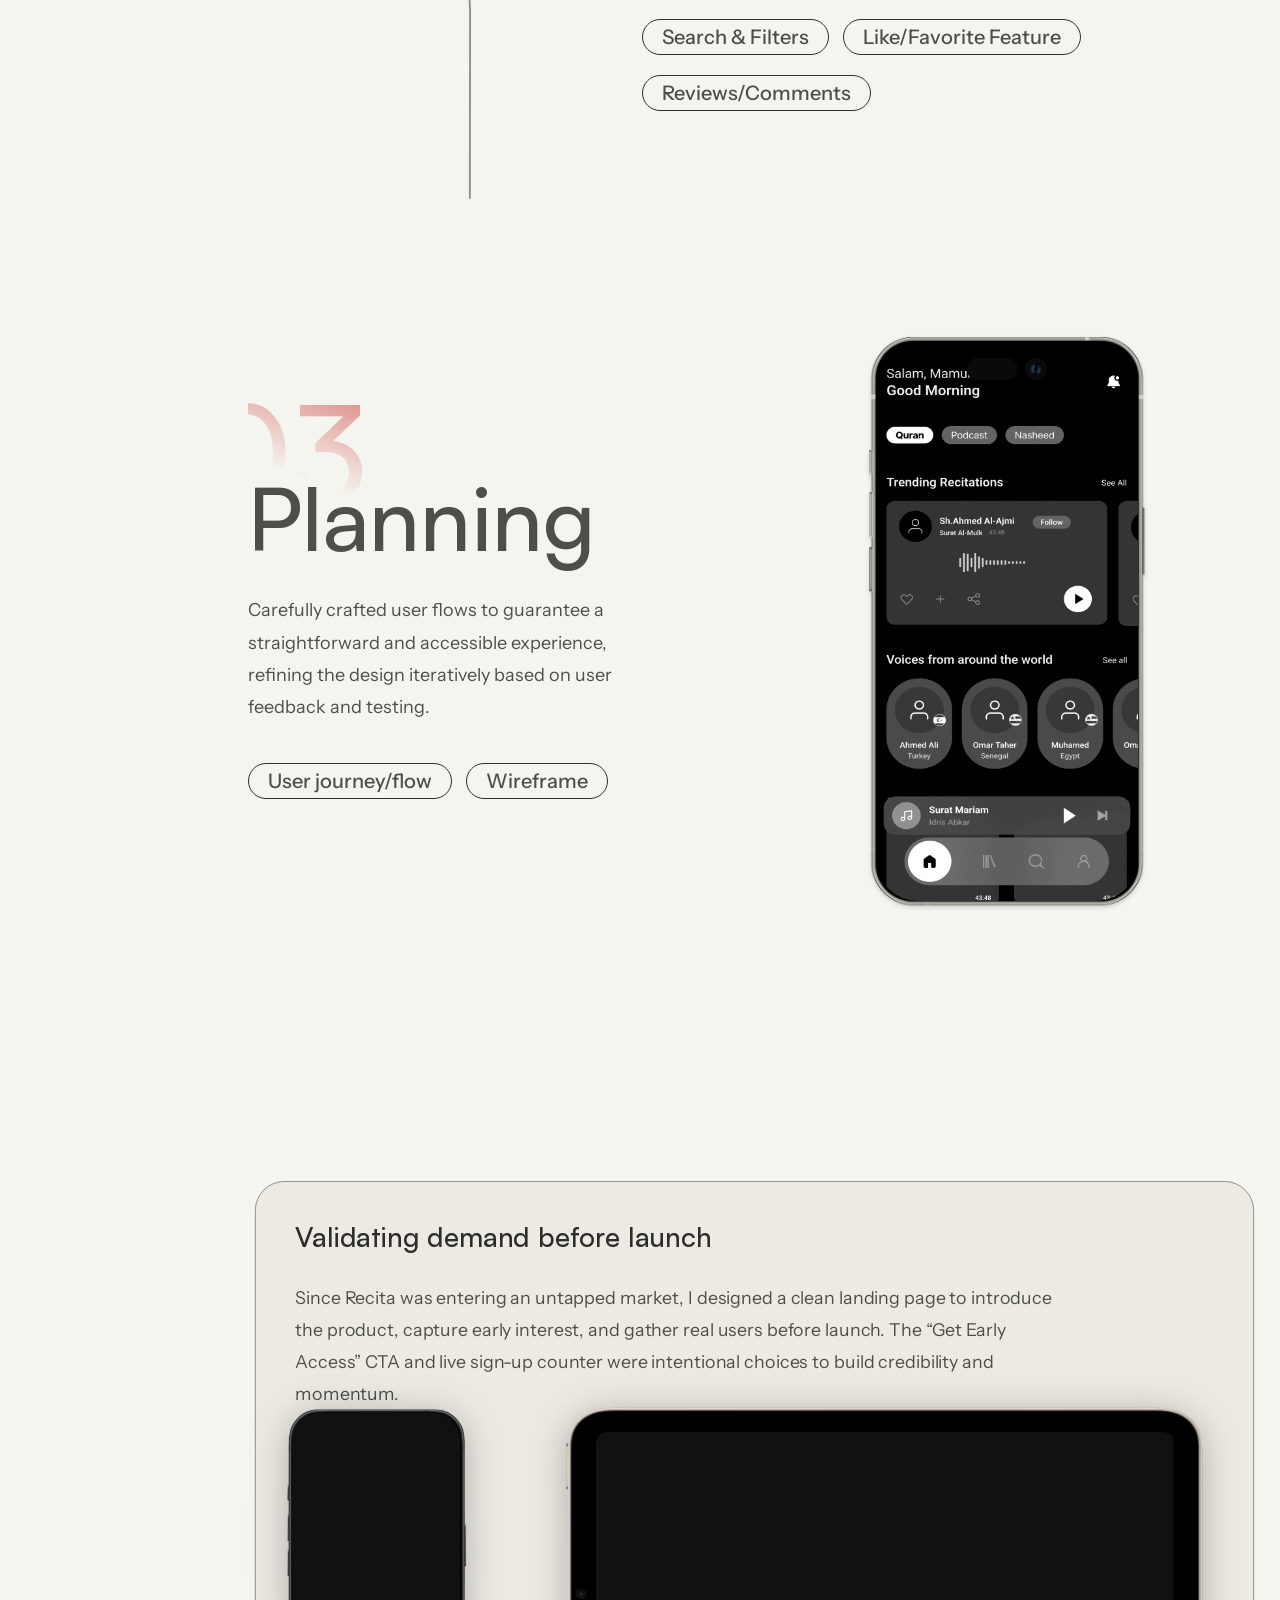
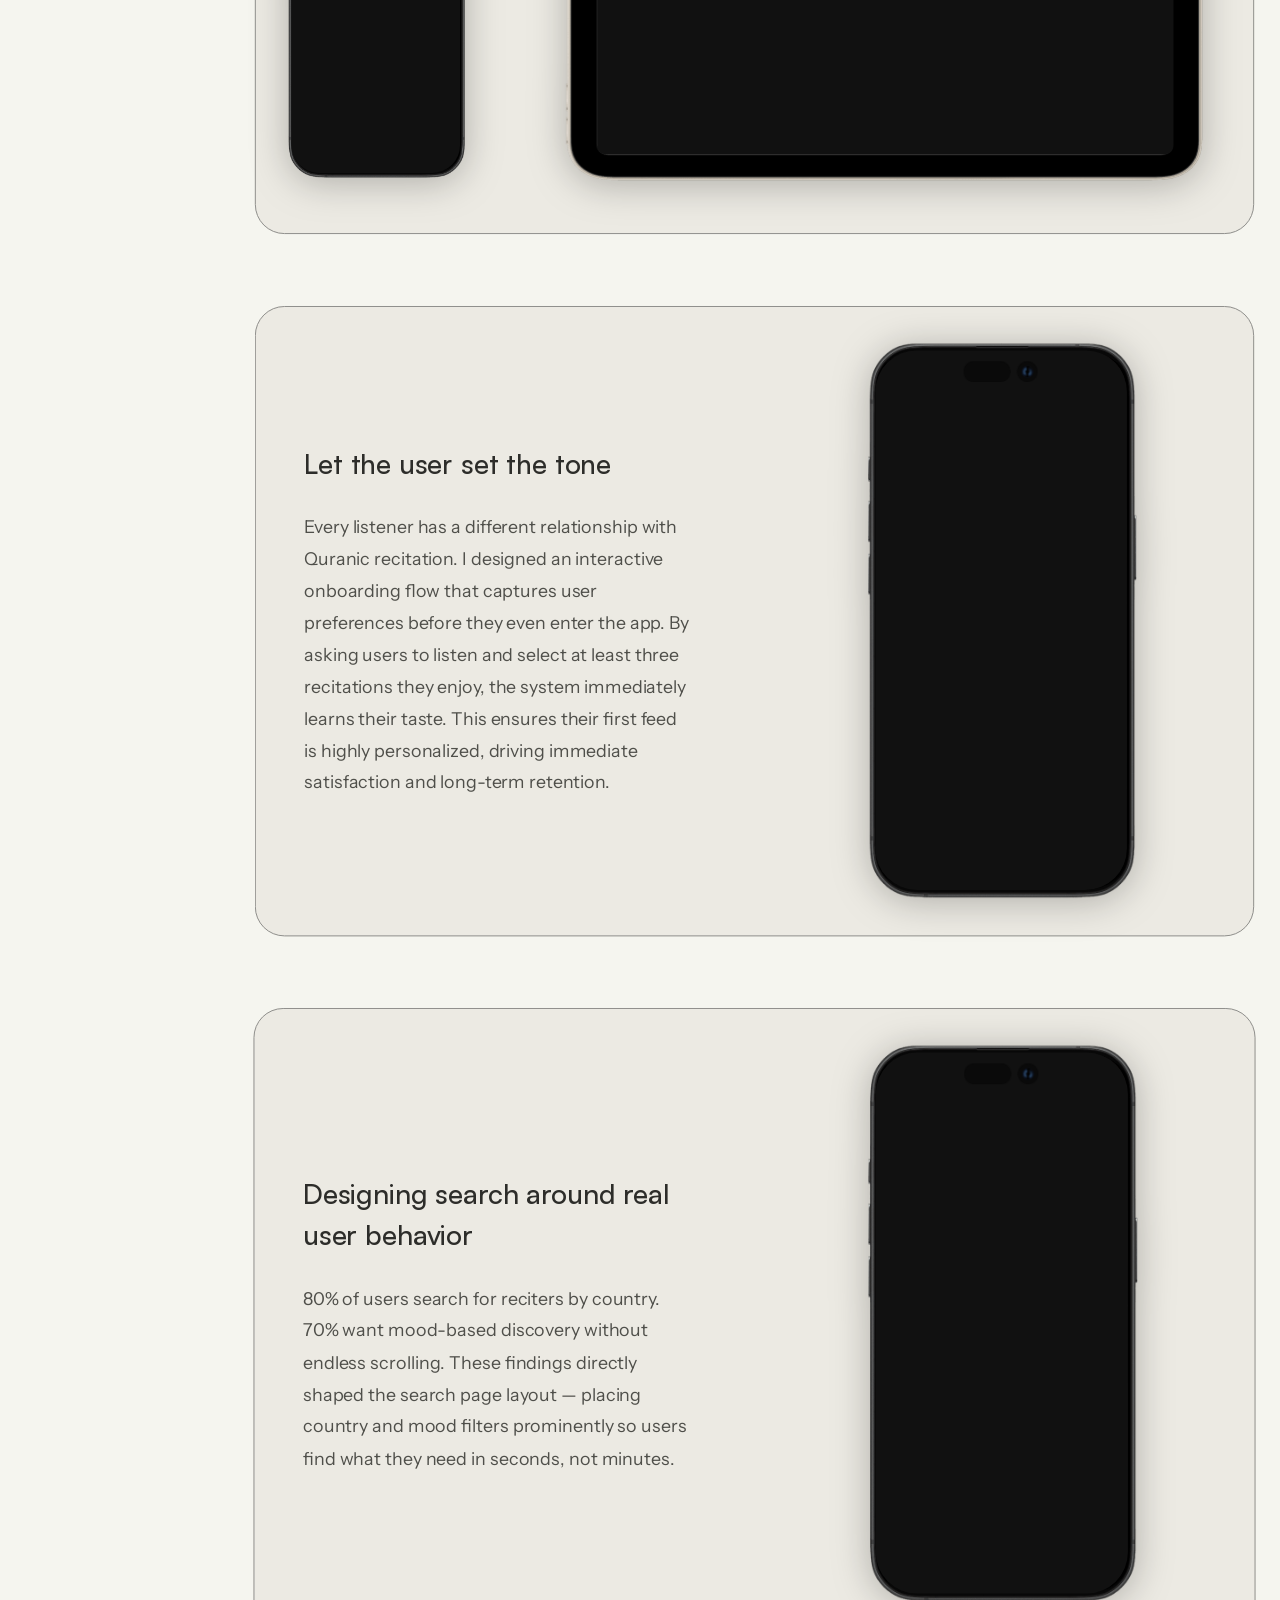
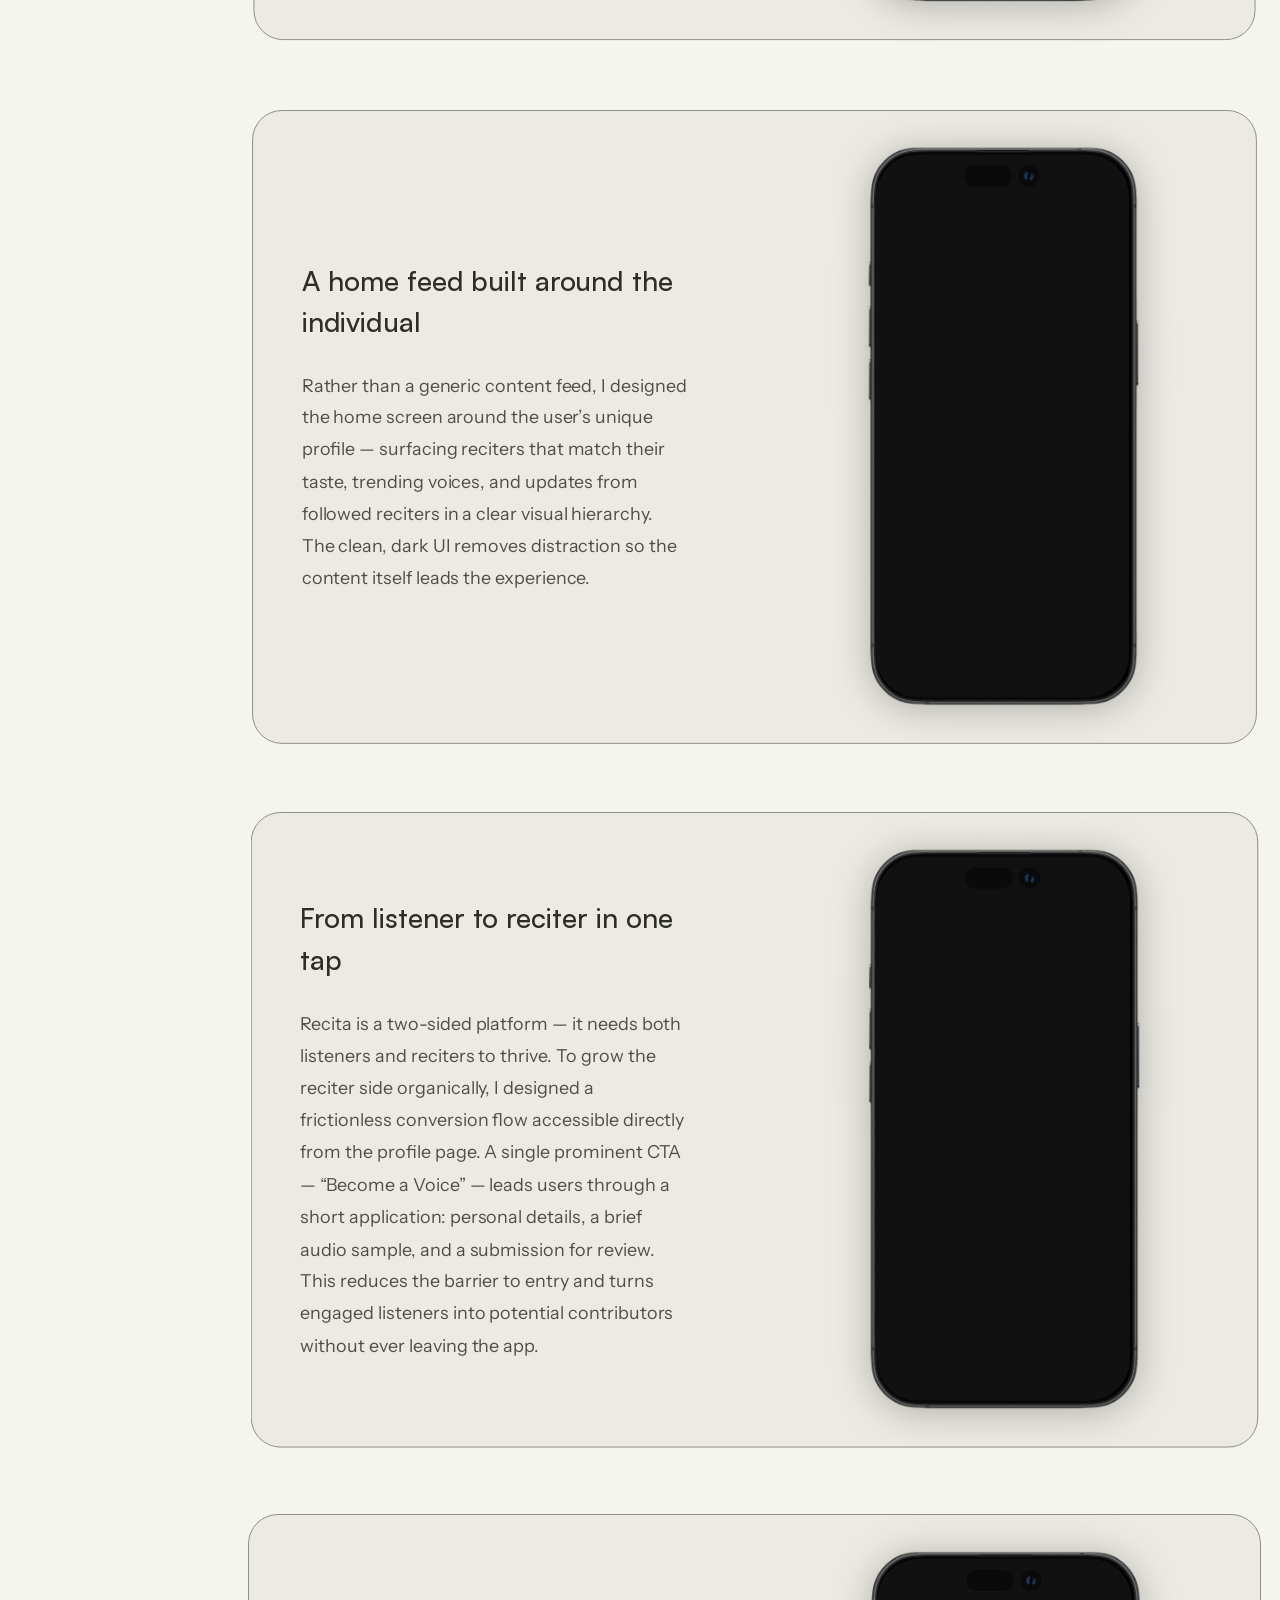
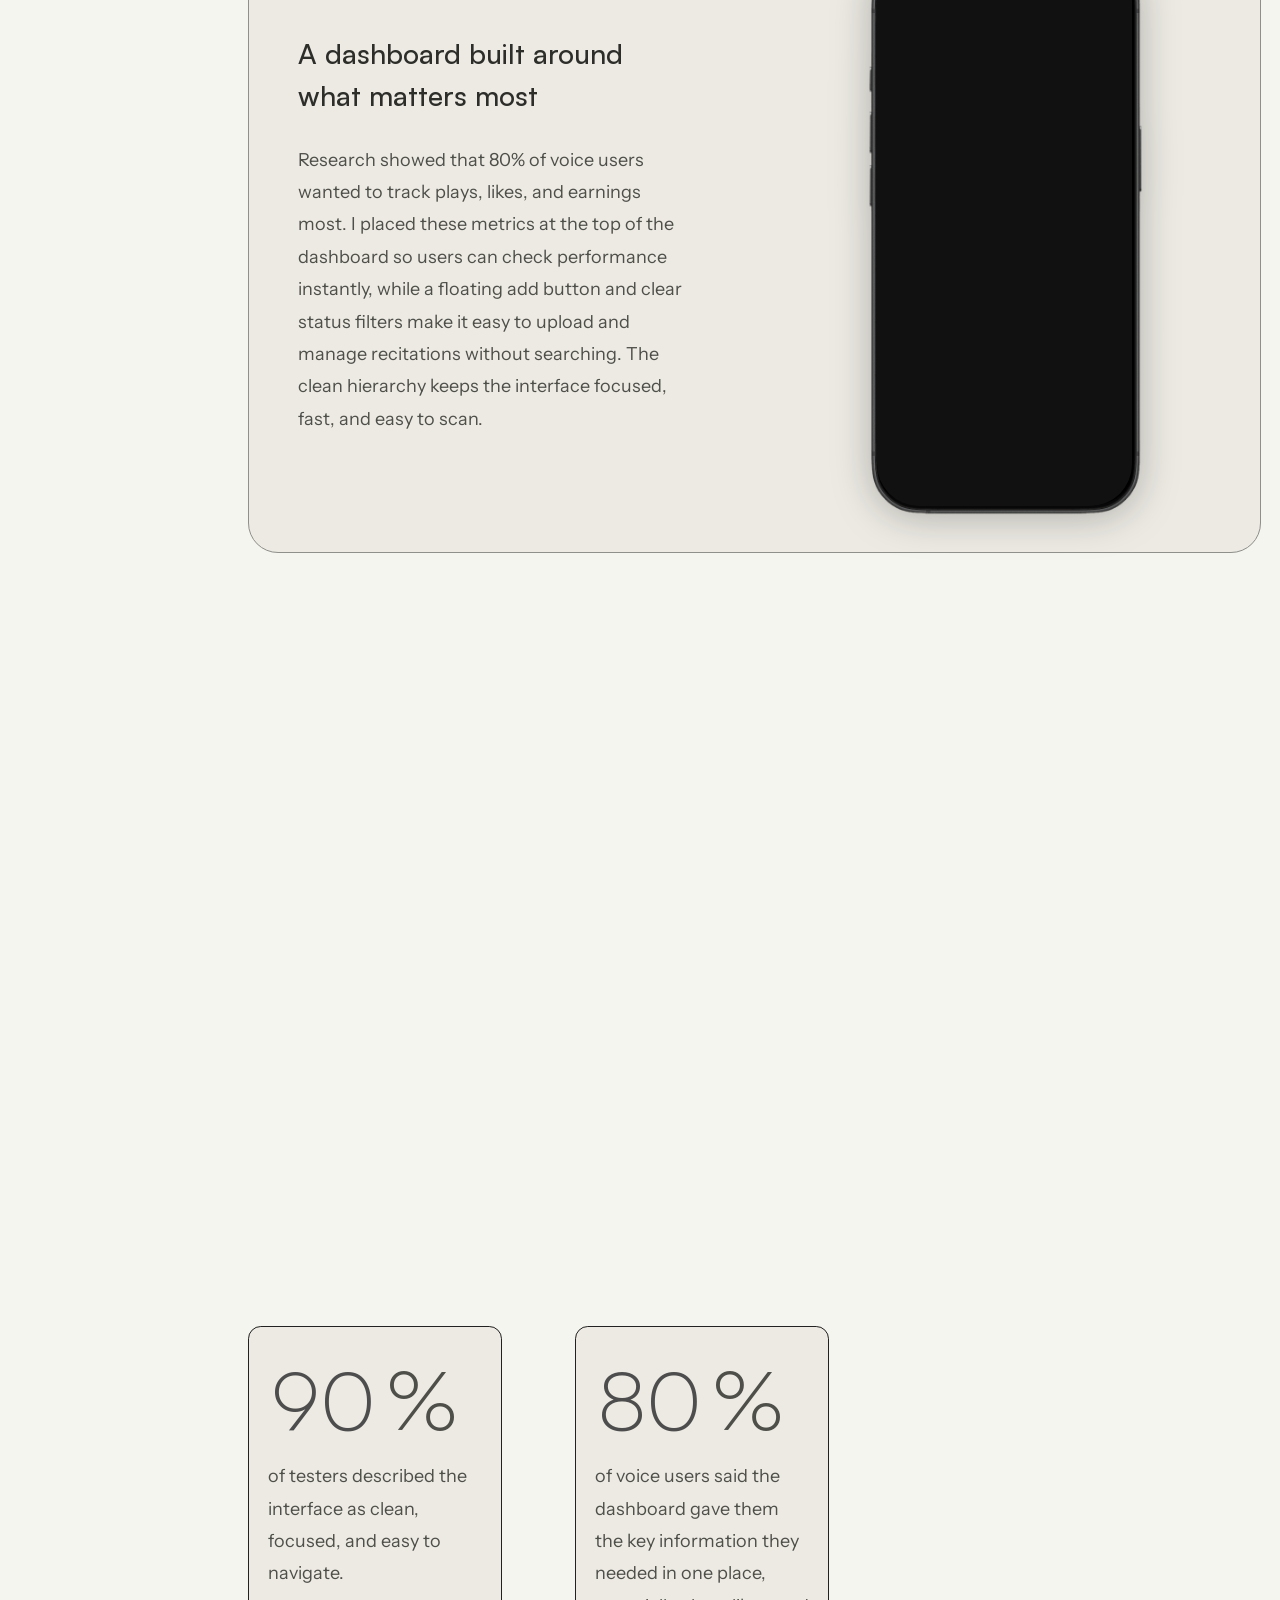
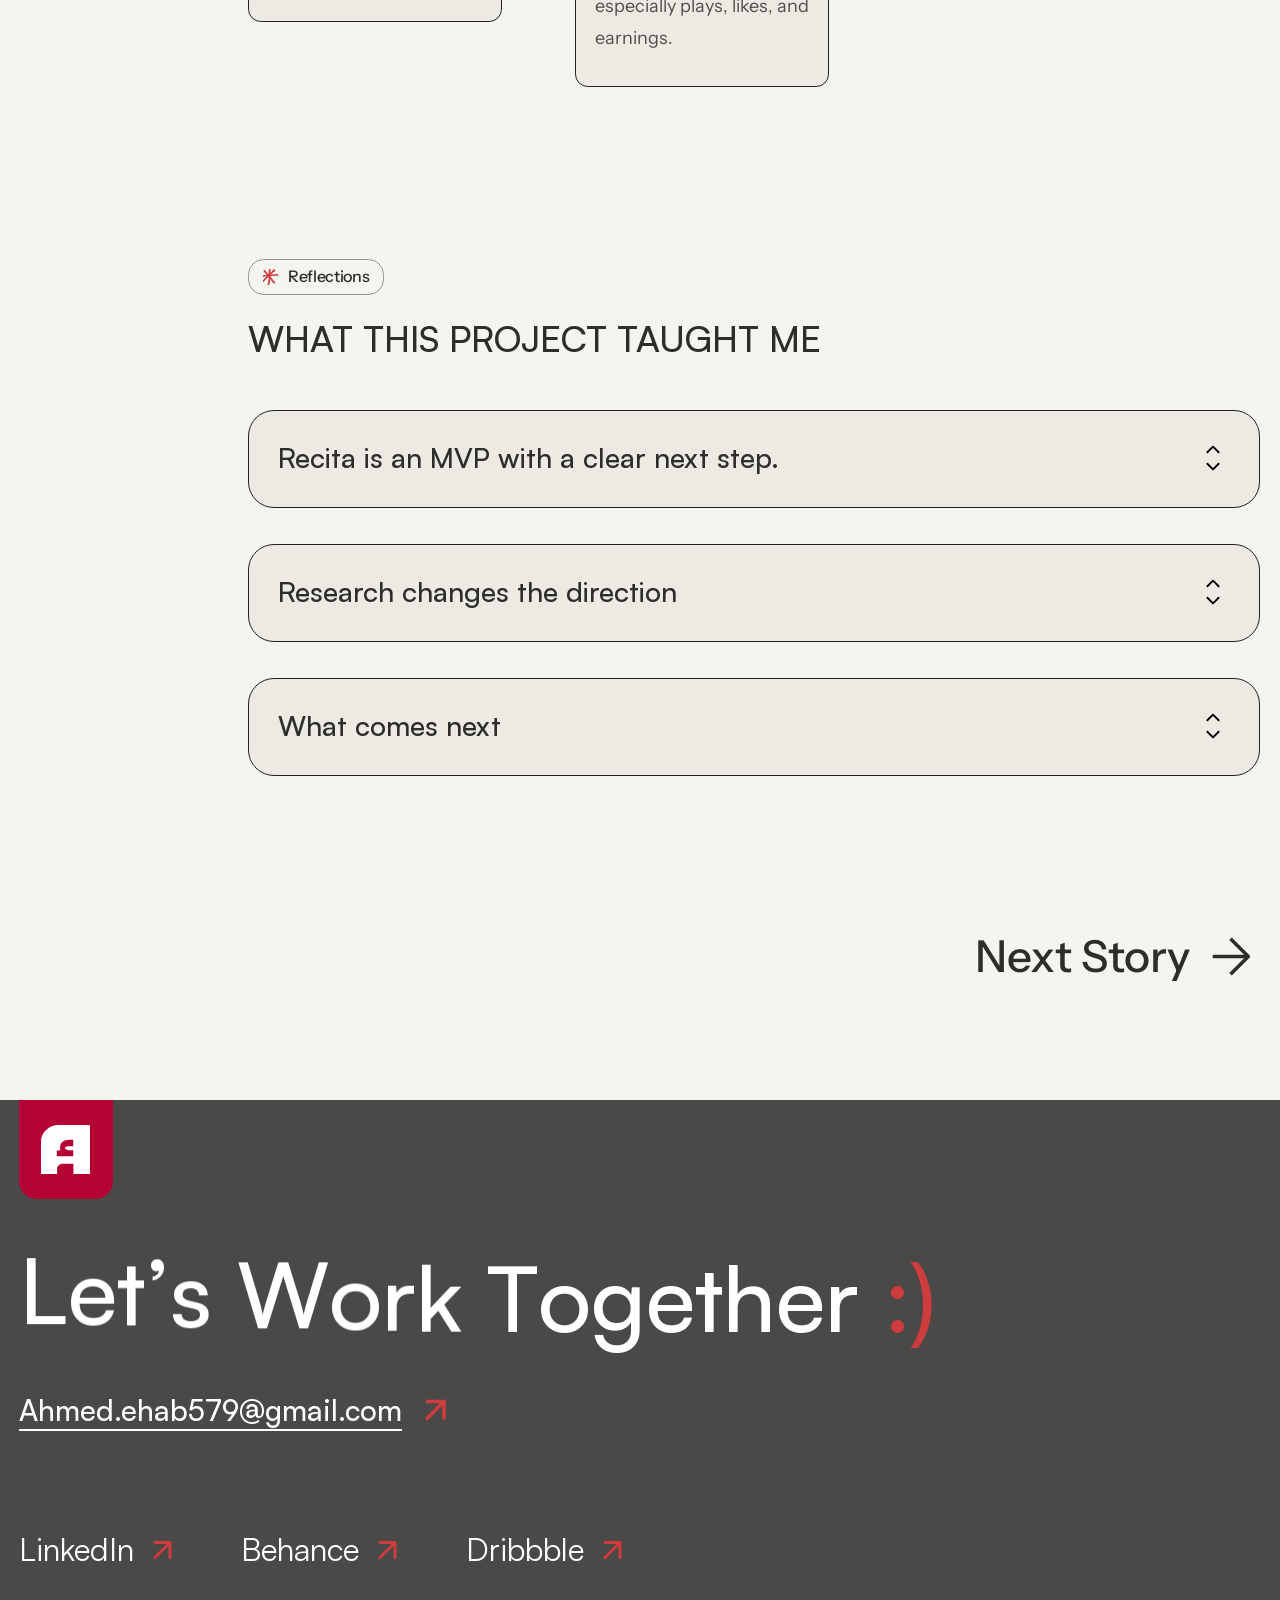
==== commit b99c1210: "Recita page: scroll-driven Problem dashes, aligned Key insights, shorter decision cards, accordion d" ====
--- a/project.html
+++ b/project.html
@@ -23,7 +23,7 @@
   <link rel="stylesheet" href="css/tokens.css?v=2">
   <link rel="stylesheet" href="css/base.css?v=5">
   <link rel="stylesheet" href="css/header.css?v=9">
-  <link rel="stylesheet" href="css/project.css?v=13">
+  <link rel="stylesheet" href="css/project.css?v=16">
   <link rel="stylesheet" href="css/footer.css?v=6">
 
   <script>
@@ -33,7 +33,7 @@
   <script src="assets/vendor/lenis-1.1.20.min.js" defer></script>
   <script src="js/fx.js?v=8" defer></script>
   <script src="js/header.js?v=4" defer></script>
-  <script src="js/project.js?v=11" defer></script>
+  <script src="js/project.js?v=13" defer></script>
   <script src="js/footer.js?v=2" defer></script>
 </head>
 <body>
@@ -177,7 +177,7 @@
           </div>
 
           <!-- R17: hand-drawn line from Research down through the key insights -->
-          <svg class="cs-line cs-line--research" viewBox="0 0 280 1686" aria-hidden="true" data-draw>
+          <svg class="cs-line cs-line--research" viewBox="0 0 280 1686" preserveAspectRatio="none" aria-hidden="true" data-draw>
             <path pathLength="1" d="M 0 66.752 C 9.5 71.752 63.5 64.124 69.834 61.054 C 72.097 59.957 91.738 91.608 92.937 93.056 C 94.137 94.504 95.745 95.819 97.977 96.56 C 102.832 98.17 108.513 96.314 113.439 93.512 C 118.2 90.804 120.421 85.734 121.427 80.845 C 122.375 76.235 120.928 71.217 118.207 65.506 C 111.844 52.152 97.678 47.65 86.194 44.329 C 79.49 42.389 76.296 36.199 75.256 32.284 C 74.236 28.444 75.634 22.992 77.173 17.191 C 78.31 12.905 82.225 9.056 87.453 4.701 C 92.537 0.464 98.512 -0.512 103.409 0.223 C 108.786 1.031 111.445 7.31 113.07 12.134 C 114.583 16.629 113.727 21.489 112.352 25.746 C 109.999 33.025 99.618 38.686 83.669 47.628 C 71.53 54.434 63.086 70.935 60.717 80.462 C 59.36 85.918 61.441 93.567 64.453 101.673 C 66.907 108.274 71.609 111.34 75.495 112.77 C 79.801 114.356 84.037 112.659 86.721 110.951 C 88.11 110.067 88.856 108.237 88.893 105.695 C 89.138 88.705 73.172 55.282 67.5 48.81 C 64.835 45.768 56.293 44.874 44.841 45.635 C 39.545 45.987 38.001 64.379 35.352 66.998 C 30.632 71.665 30.254 78.337 31.326 83.375 C 32.207 87.515 41.474 87.089 49.268 86.458 C 64.42 85.232 61.495 44.036 60.813 31.562 C 60.43 24.557 58.054 18.649 58.388 14.825 C 58.556 12.908 60.438 11.389 62.396 10.419 C 73.992 4.676 99.615 11.798 112.345 18.703 C 122.881 24.418 129.469 40.457 134.502 50.31 C 137.303 55.792 132.96 60.354 131.7 64.26 C 129.923 69.772 124.693 72.861 120.999 74.836 C 107.648 81.974 85.829 79.83 73.734 77.832 C 59.348 75.456 40.867 58.264 36.15 46.49 C 34.311 41.901 34.91 37.558 35.353 33.63 C 35.57 31.705 40.501 21.31 49.269 22.31 C 55.461 23.016 57.291 32.33 60.457 33.63 C 67.139 36.373 76.689 48.74 87.897 60.035 C 93.472 65.654 115.495 66.165 154.474 66.752 C 161.237 66.854 2.867 67.22 30.064 67.486 C 57.259 67.752 109.968 68.008 137.925 67.806 C 167.502 67.591 185.518 66.387 211.869 66.664 C 224.944 66.801 230.858 67.748 235.902 69.501 C 244.504 72.491 253.241 76.413 257.503 84.81 C 261.686 93.05 260.799 116.81 261.003 117.31 C 262.066 119.917 258.581 124.94 261.003 157.81 C 263.57 192.651 262.016 1408.77 262.242 1443.92 C 262.503 1484.31 261.503 1538.31 261.503 1549.81 C 261.503 1556.81 263.065 1565.94 261.503 1575.31 C 258.503 1593.31 261.503 1679.81 261.503 1686.31"/>
           </svg>
           <!-- R17: second line, from MVP's features down to Planning -->
--- a/css/project.css
+++ b/css/project.css
@@ -121,7 +121,7 @@
 .cs-line { position: absolute; z-index: 0; overflow: visible; pointer-events: none; }
 .cs-line path { fill: none; stroke: var(--border); stroke-width: 2; stroke-linecap: round; stroke-linejoin: round; }
 .motion-ready .cs-line { opacity: 0; }   /* drawn by js/project.js (FX.draw) */
-.cs-line--research { left: 469px; top: 389px; width: 276px; height: 1661px; }
+.cs-line--research { left: 469px; top: 389px; width: 276px; height: 1815px; }   /* 1661 + the 154px added to Key insights, so it still reaches the MVP step */
 .cs-line--mvp { left: 215px; top: 2820px;   /* 2666 + the 154px added to Key insights */ width: 109px; height: 463px; }
 
 .step-block { position: relative; z-index: 1; display: flow-root; }   /* flow-root: the title's margin stays inside */
@@ -153,7 +153,7 @@
 .insights { position: relative; margin-top: 36px; height: 1758px; display: grid; grid-template-columns: 414px 562px; }
 .insights__aside {
   position: sticky; top: 0; align-self: start;
-  height: 100vh; width: 286px; margin-left: 40px; padding-top: 0;   /* exactly centred, level with the card stack (Framer had it 15px low) */
+  height: 100vh; width: 286px; margin-left: 40px; padding-top: 24px;   /* 12px lower than centre: puts "Key insights" on the same line as the "92 %" of the finished stack (measured) */
   display: flex; flex-direction: column; justify-content: center; gap: 16px;
 }
 .insights__title { color: var(--text-secondary); }
@@ -206,9 +206,11 @@
 .decision-wrap { position: sticky; top: 20px; transform-origin: 50% 0; }
 .decision {
   position: relative;
-  height: 687px; padding: 60px 50px 0;   /* was 900px / 166px: far too much empty space above and below (Ahmed's request) */
+  /* 639px = 36px + the 567px phone + 36px (Framer: 900px with 166px above). Never taller than the screen minus the 20px
+     it sticks below the top and a 30px gap at the bottom, so its bottom edge always shows (Ahmed's request). */
+  height: min(639px, calc(100vh - 50px)); padding: 0 50px;
   background: var(--surface); border-radius: 30px;
-  display: flex; gap: 0;
+  display: flex; align-items: center; gap: 0;
 }
 .decision::after { content: ""; position: absolute; inset: 0; border: 1px solid var(--border); border-radius: inherit; pointer-events: none; }
 .decision__text { width: 390px; height: 567px; display: flex; flex-direction: column; justify-content: center; gap: 27px; }
@@ -218,10 +220,10 @@
 .decision__phone .phone__screen { left: 12px; top: 9px; width: 255px; height: 547px; border-radius: 42px; }
 .decision__phone .phone__island { top: 20px; width: 75px; height: 21px; }
 
-.decision--wide { display: block; padding: 0; height: 710px; }
-.decision__text--wide { position: absolute; left: 41px; top: 60px; width: 776px; height: auto; display: block; }
+.decision--wide { display: block; padding: 0; height: min(662px, calc(100vh - 50px)); }
+.decision__text--wide { position: absolute; left: 41px; top: 36px; width: 776px; height: auto; display: block; }
 .decision__text--wide .decision__body { margin-top: 25px; }
-.decision__devices { position: absolute; left: -3px; top: 235px; width: 1018px; height: 415px; border-radius: 20px; }
+.decision__devices { position: absolute; left: -3px; top: 211px; width: 1018px; height: 415px; border-radius: 20px; }
 .device { position: absolute; filter: drop-shadow(0 5px 19px rgba(0, 0, 0, 0.26)); }
 .device img { position: relative; width: 100%; height: 100%; }
 .device video { position: absolute; object-fit: fill; background: #111; }
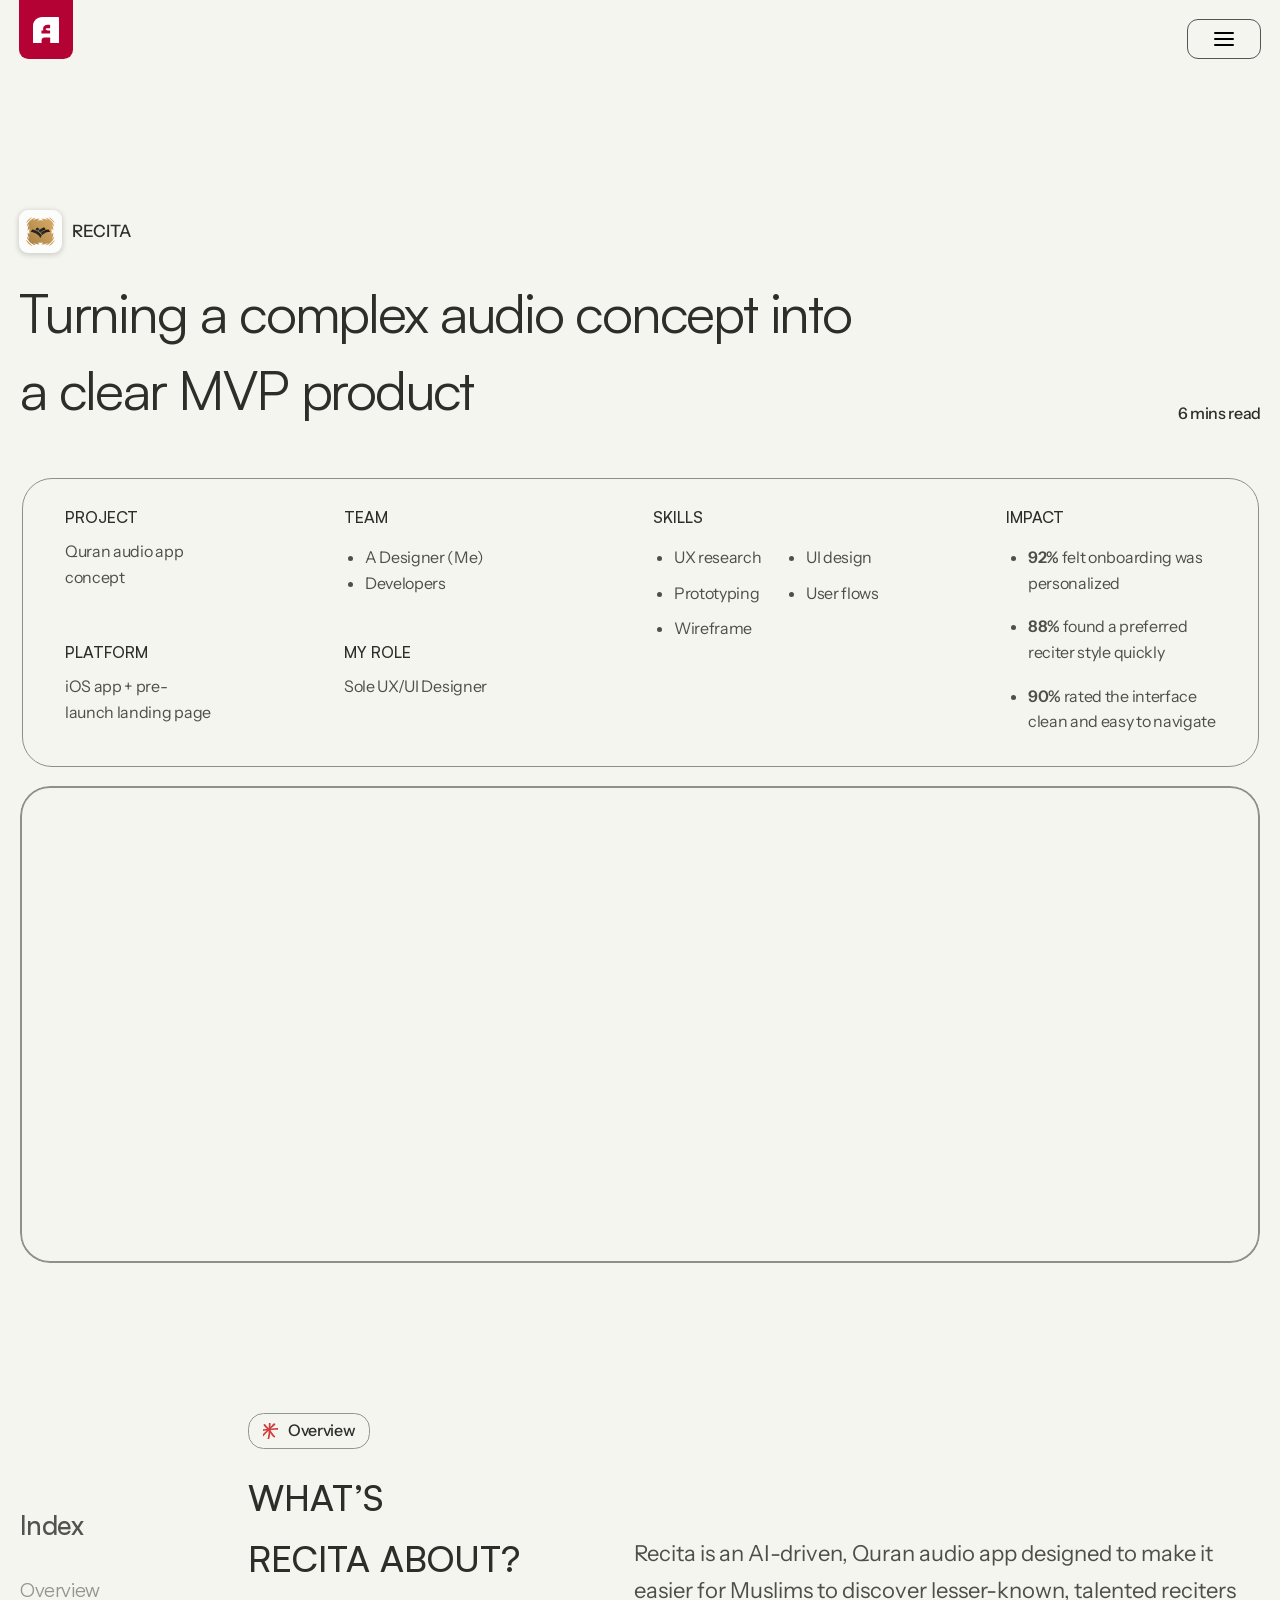
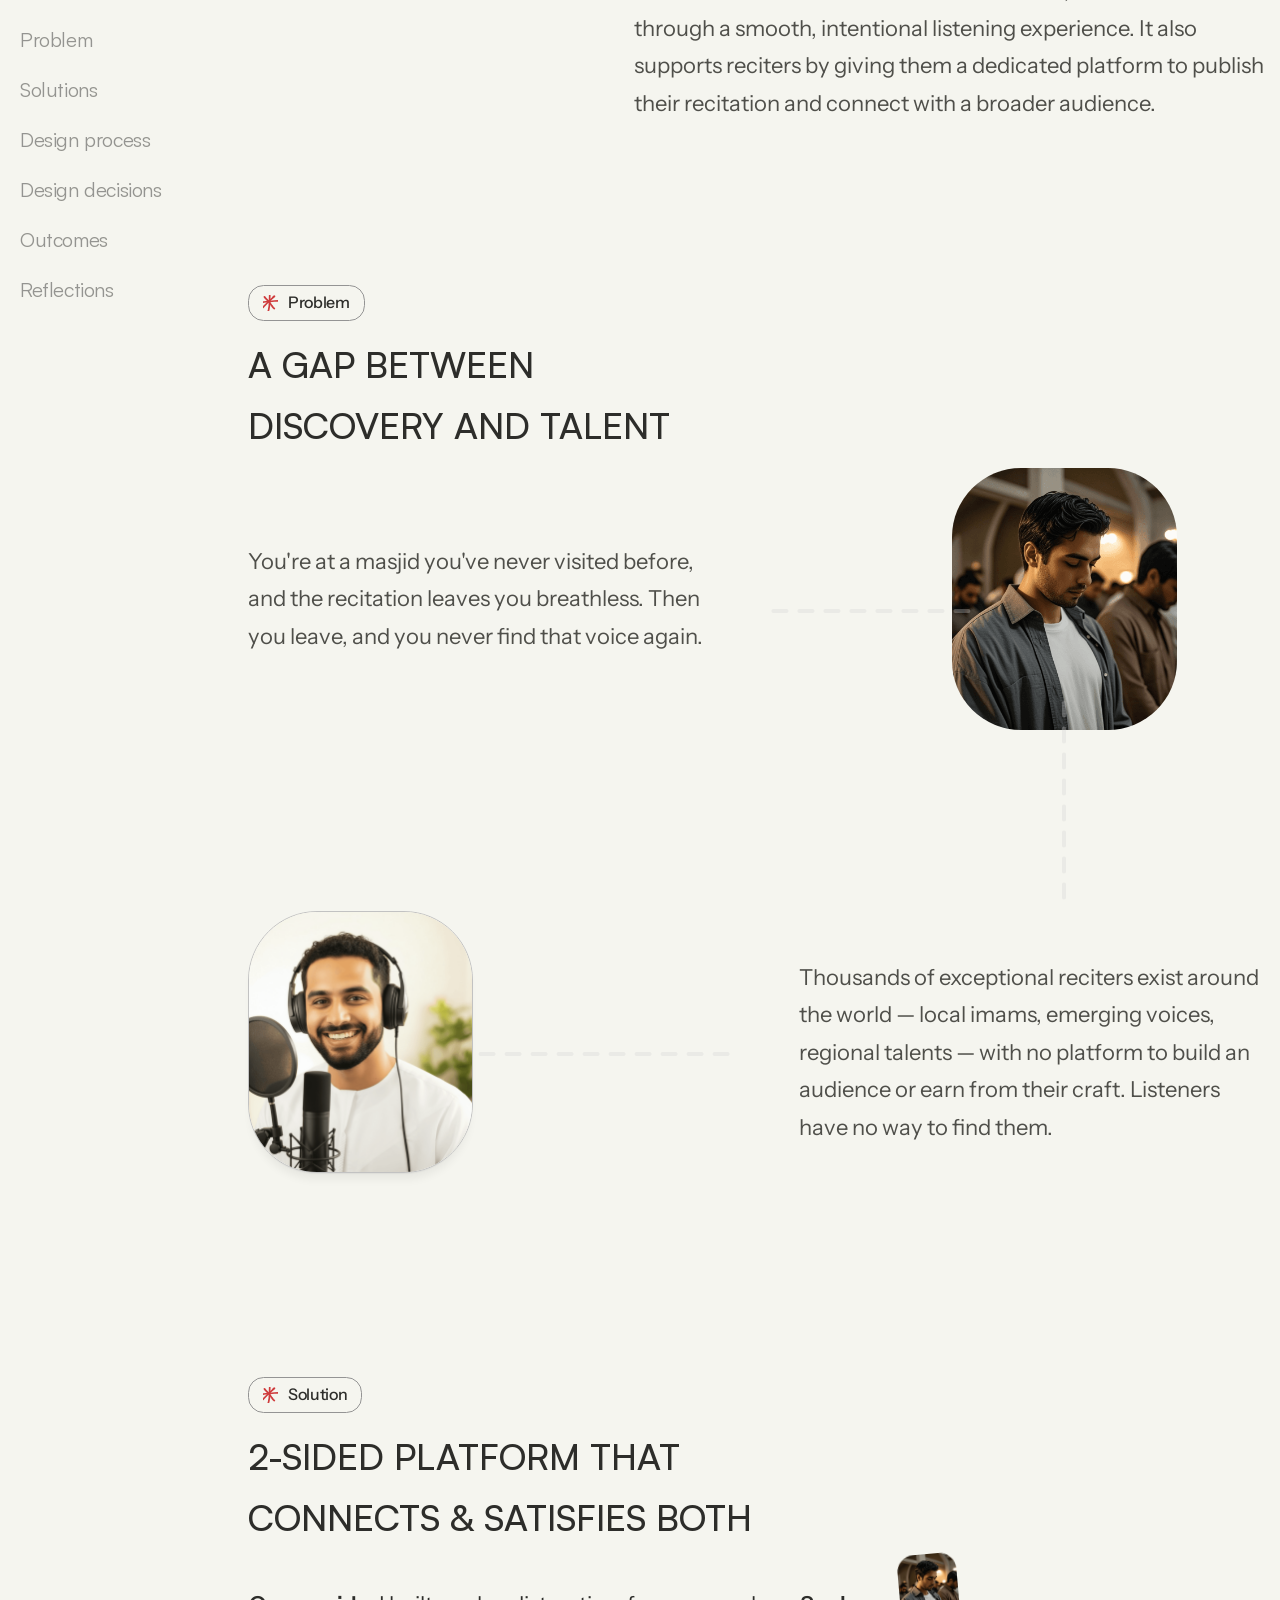
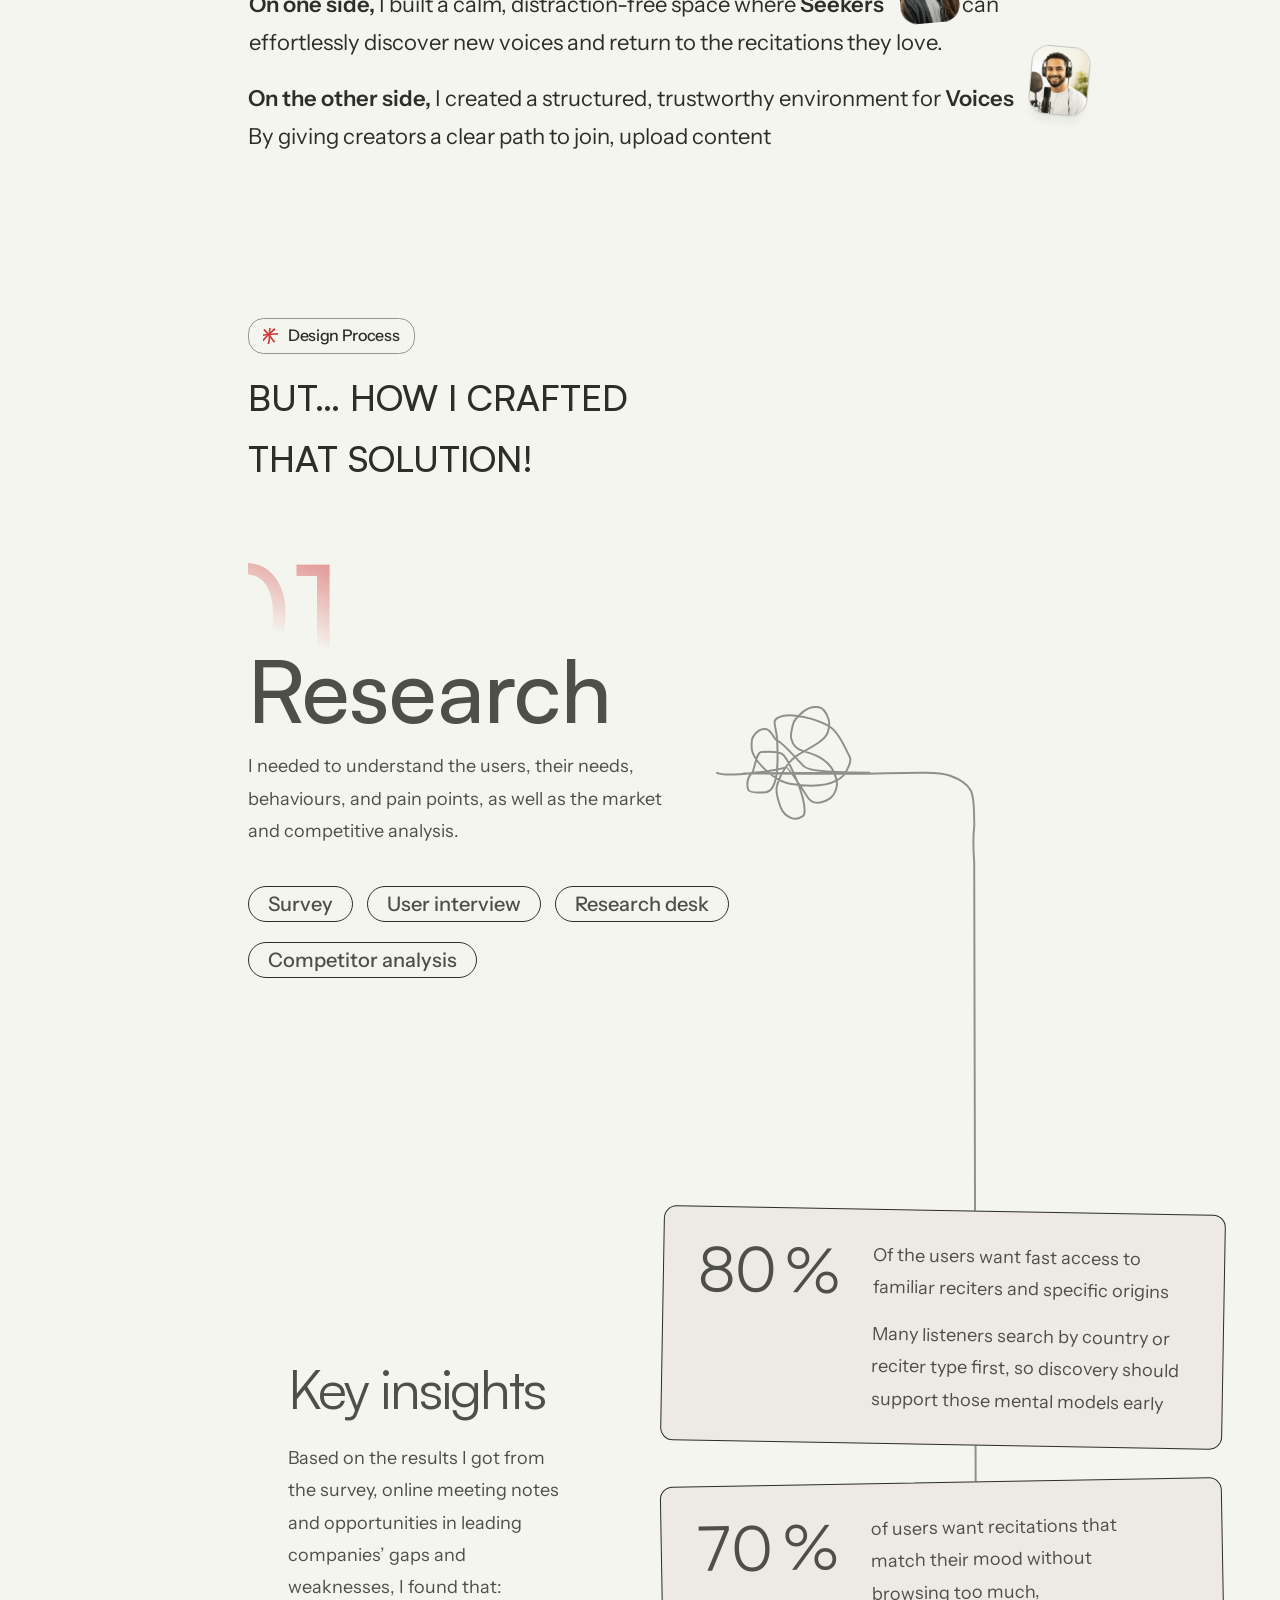
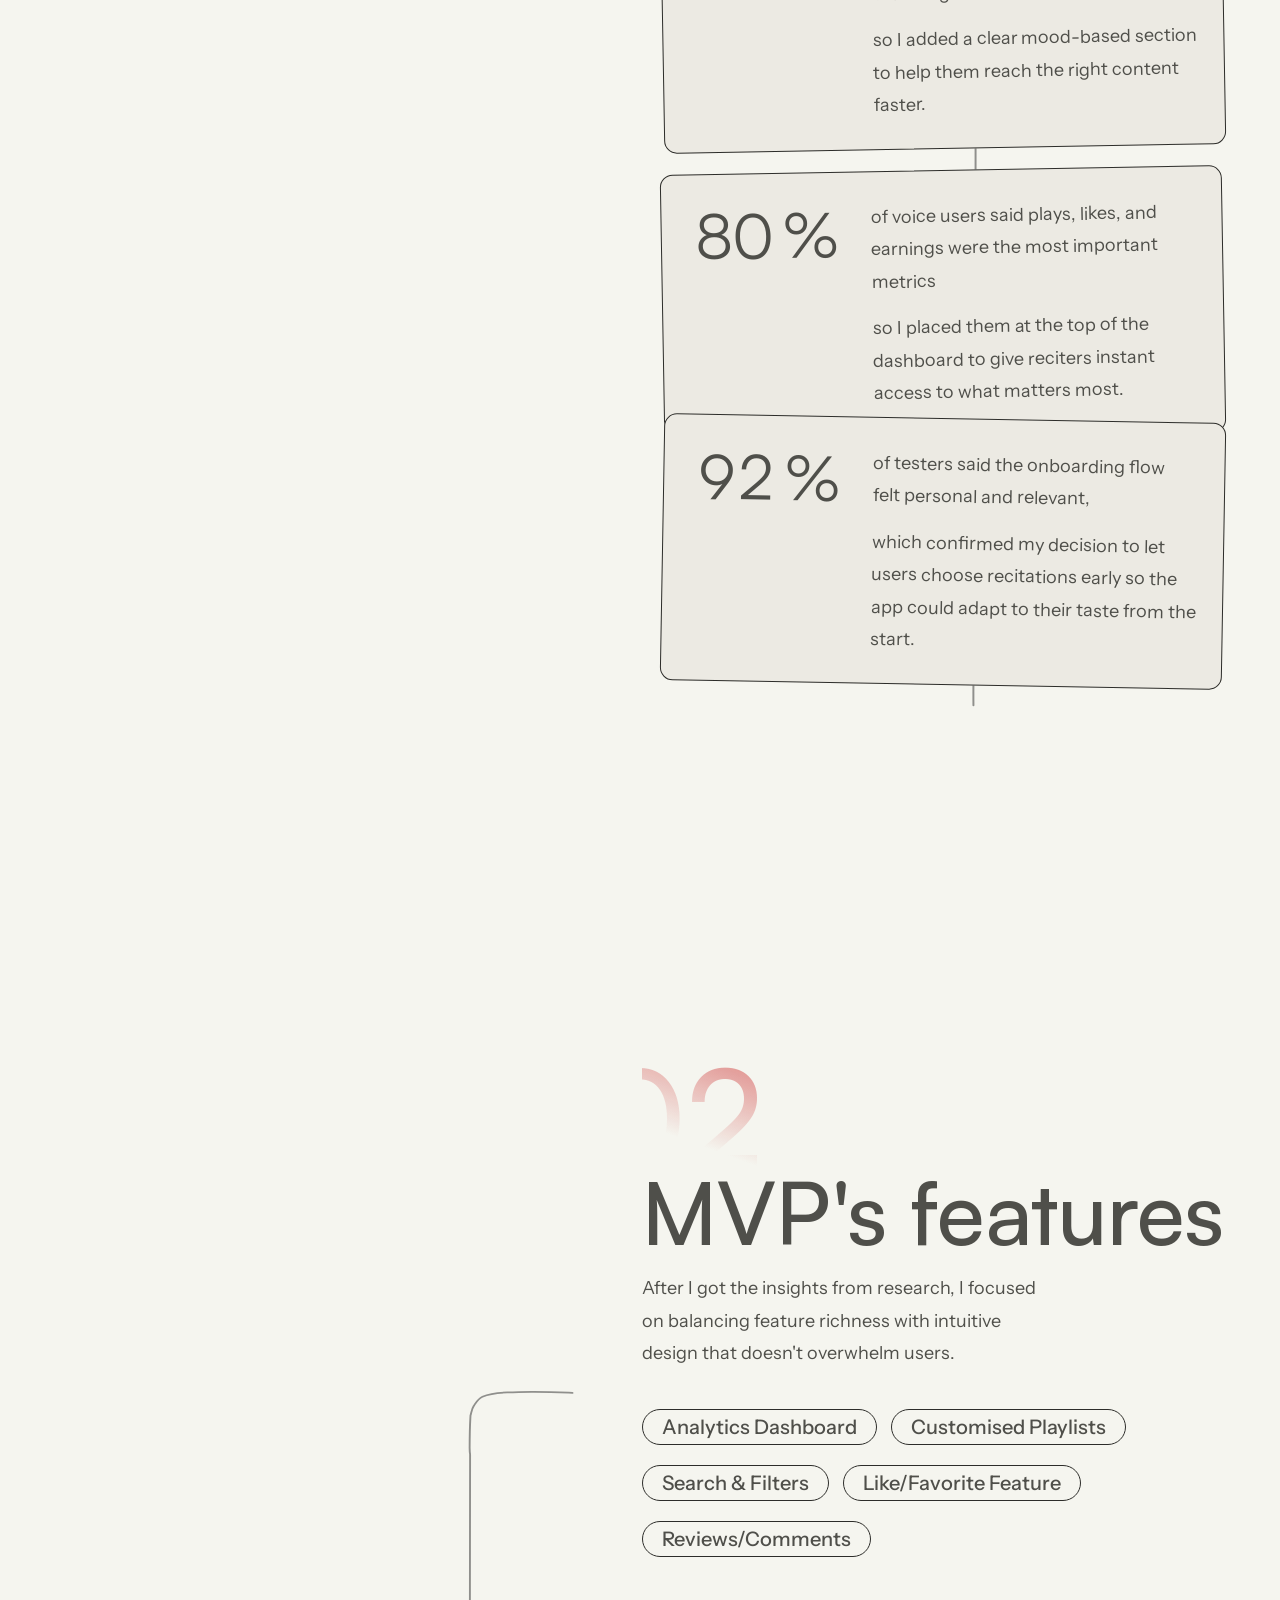
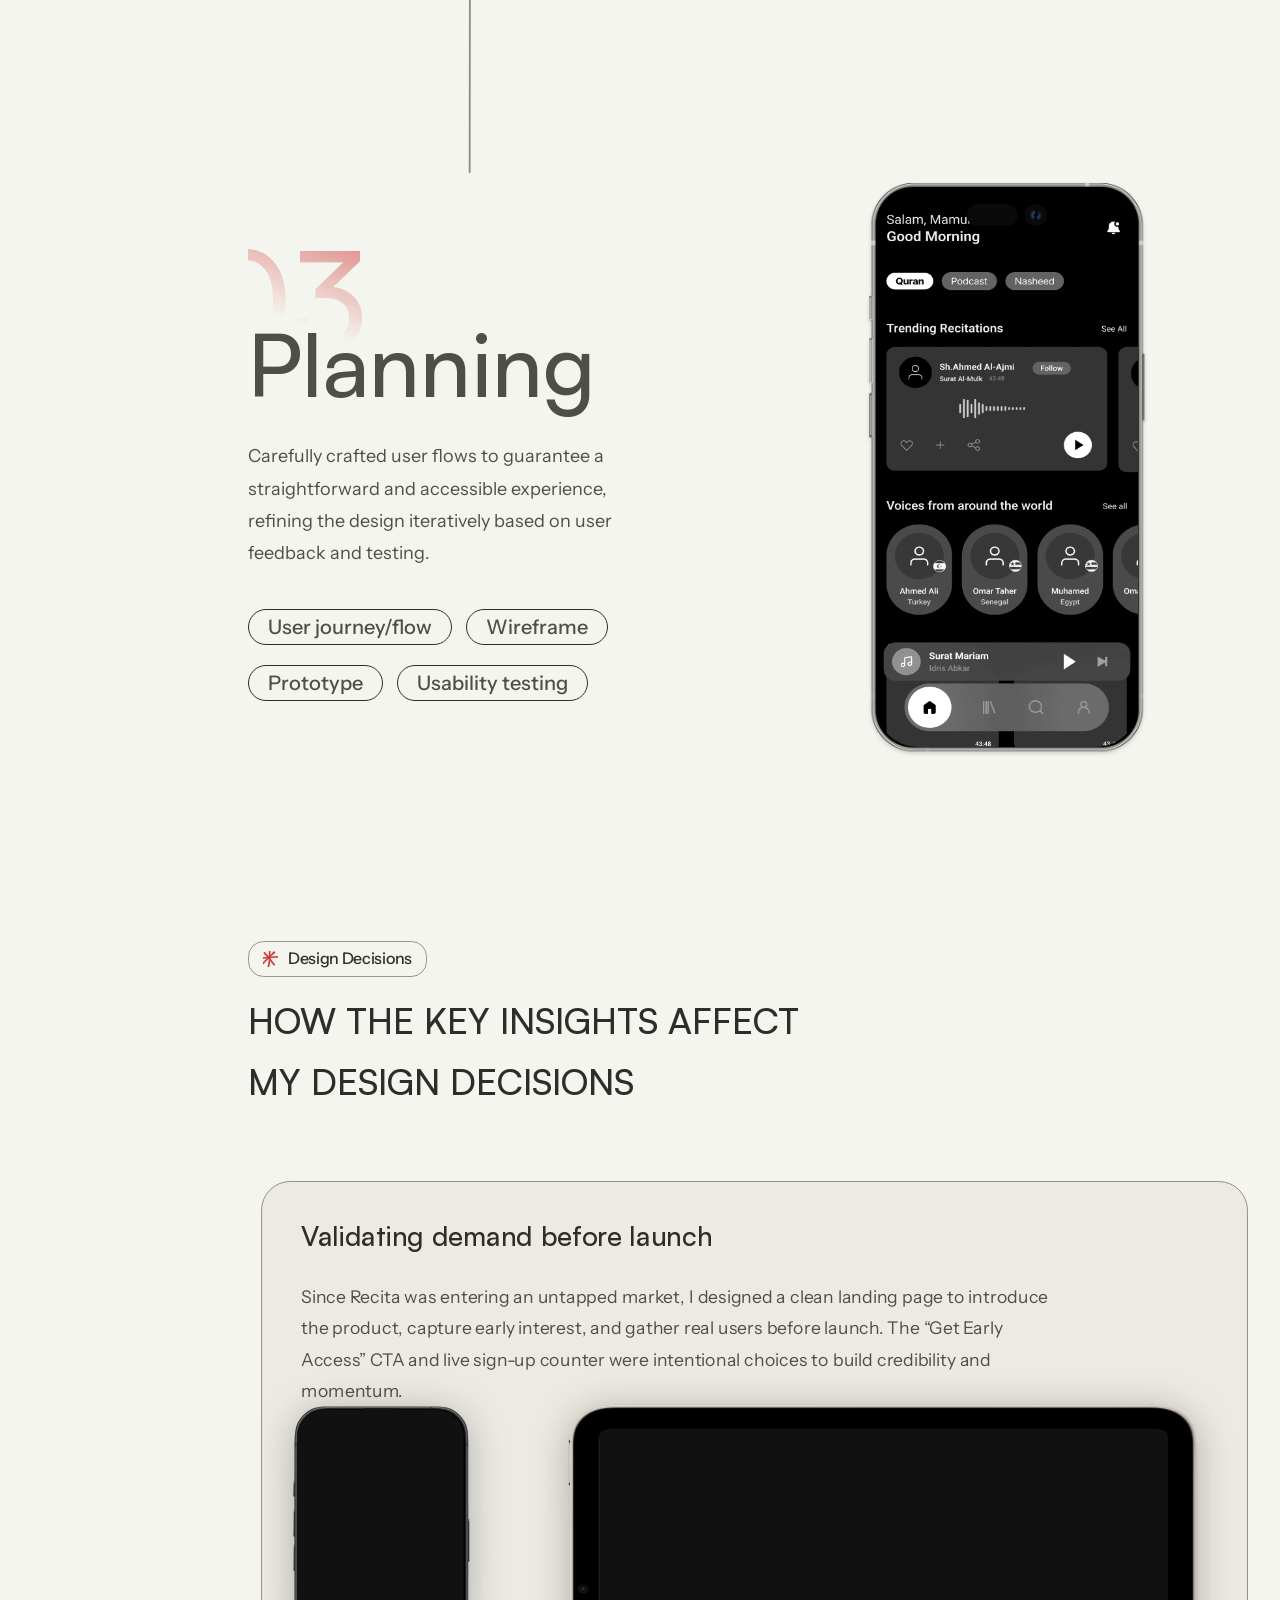
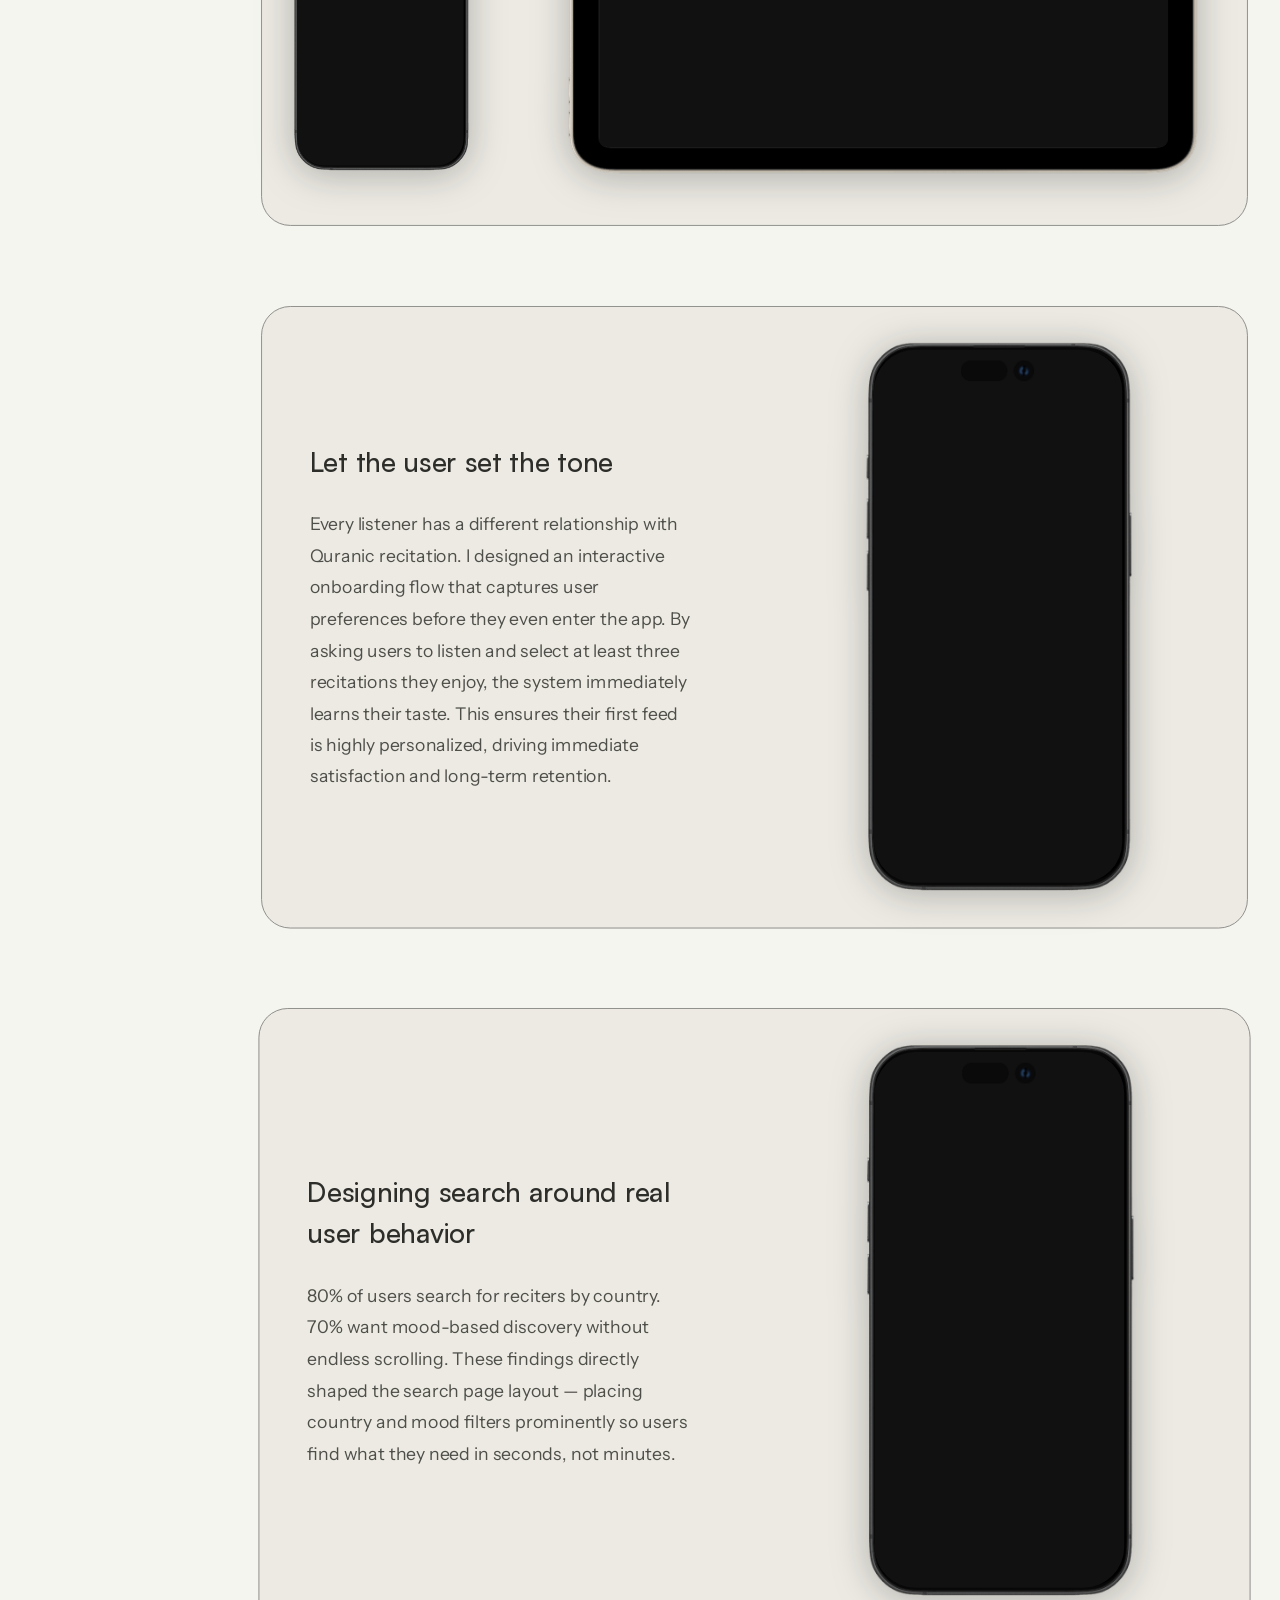
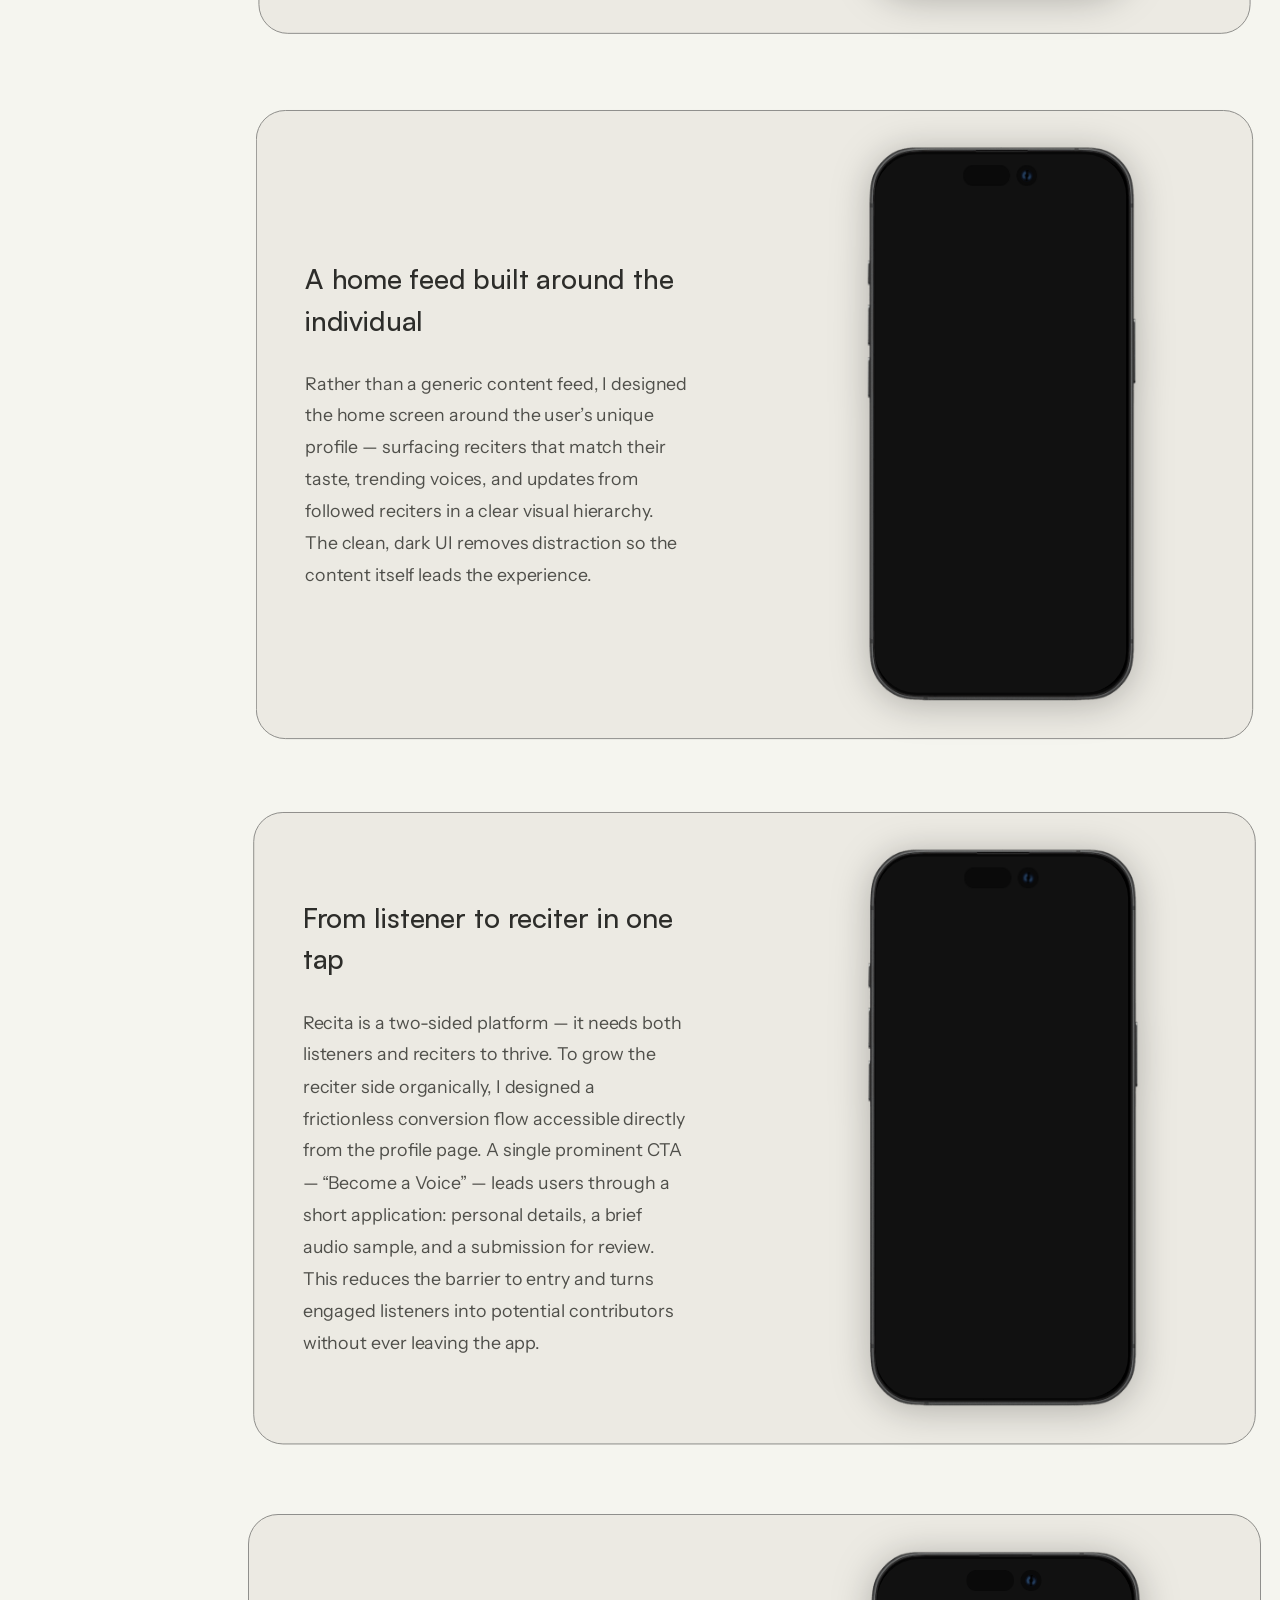
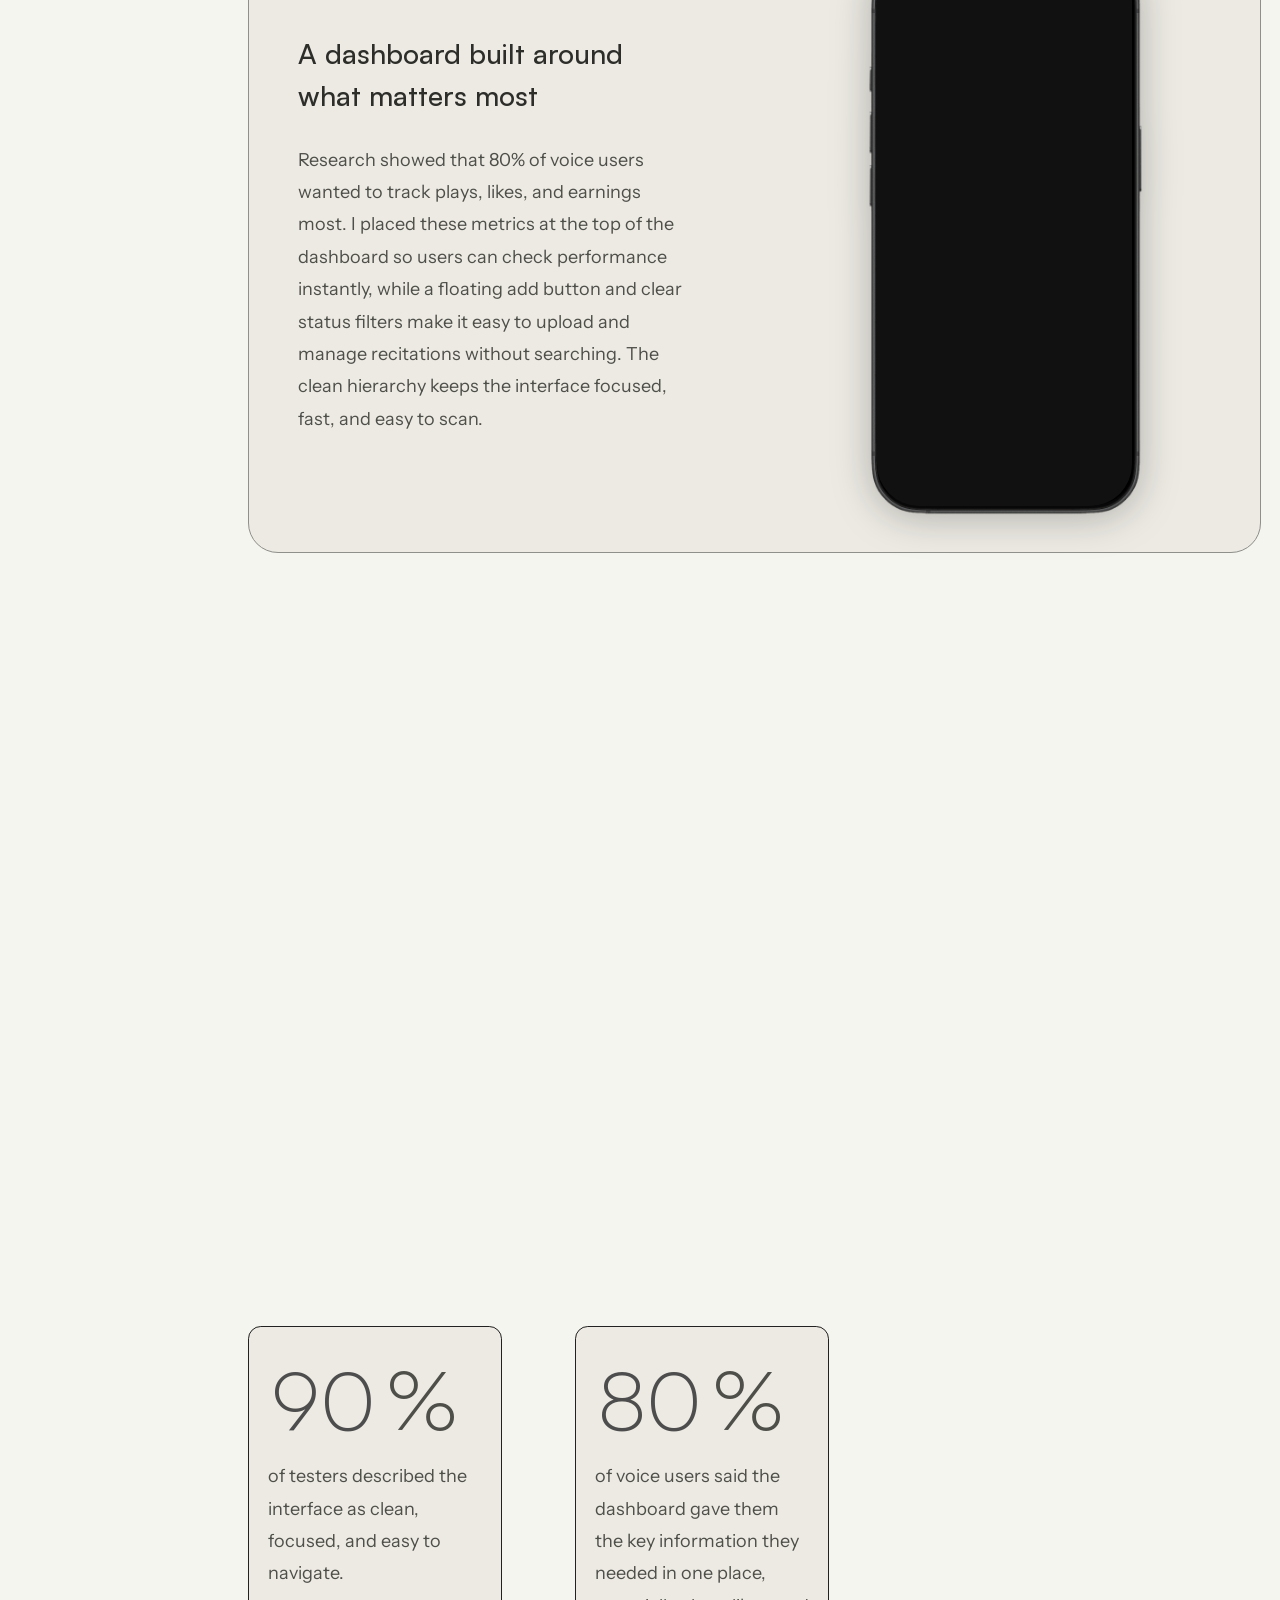
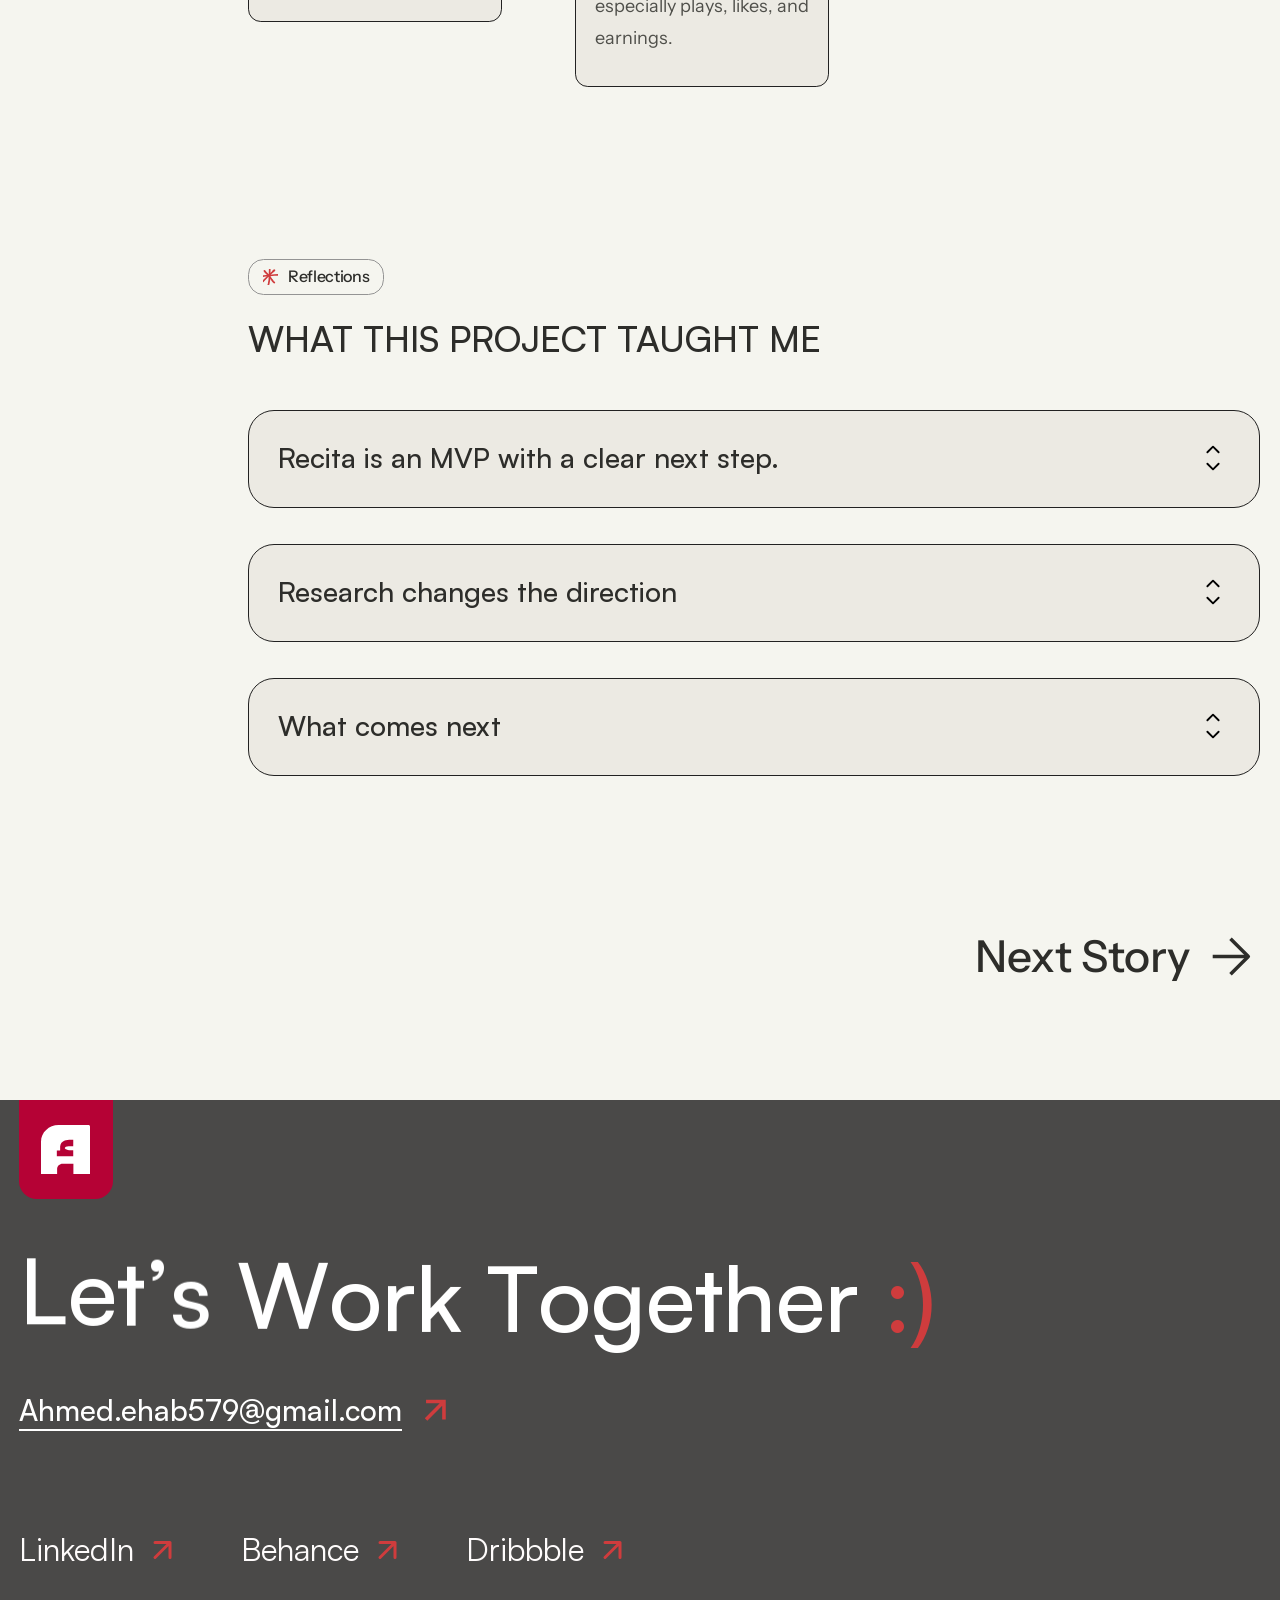
==== commit eb636892: "Recita page: restore original line geometry, keep Key insights aligned another way - Research and MV" ====
--- a/project.html
+++ b/project.html
@@ -23,7 +23,7 @@
   <link rel="stylesheet" href="css/tokens.css?v=2">
   <link rel="stylesheet" href="css/base.css?v=5">
   <link rel="stylesheet" href="css/header.css?v=9">
-  <link rel="stylesheet" href="css/project.css?v=16">
+  <link rel="stylesheet" href="css/project.css?v=20">
   <link rel="stylesheet" href="css/footer.css?v=6">
 
   <script>
@@ -177,7 +177,7 @@
           </div>
 
           <!-- R17: hand-drawn line from Research down through the key insights -->
-          <svg class="cs-line cs-line--research" viewBox="0 0 280 1686" preserveAspectRatio="none" aria-hidden="true" data-draw>
+          <svg class="cs-line cs-line--research" viewBox="0 0 280 1686" aria-hidden="true" data-draw>
             <path pathLength="1" d="M 0 66.752 C 9.5 71.752 63.5 64.124 69.834 61.054 C 72.097 59.957 91.738 91.608 92.937 93.056 C 94.137 94.504 95.745 95.819 97.977 96.56 C 102.832 98.17 108.513 96.314 113.439 93.512 C 118.2 90.804 120.421 85.734 121.427 80.845 C 122.375 76.235 120.928 71.217 118.207 65.506 C 111.844 52.152 97.678 47.65 86.194 44.329 C 79.49 42.389 76.296 36.199 75.256 32.284 C 74.236 28.444 75.634 22.992 77.173 17.191 C 78.31 12.905 82.225 9.056 87.453 4.701 C 92.537 0.464 98.512 -0.512 103.409 0.223 C 108.786 1.031 111.445 7.31 113.07 12.134 C 114.583 16.629 113.727 21.489 112.352 25.746 C 109.999 33.025 99.618 38.686 83.669 47.628 C 71.53 54.434 63.086 70.935 60.717 80.462 C 59.36 85.918 61.441 93.567 64.453 101.673 C 66.907 108.274 71.609 111.34 75.495 112.77 C 79.801 114.356 84.037 112.659 86.721 110.951 C 88.11 110.067 88.856 108.237 88.893 105.695 C 89.138 88.705 73.172 55.282 67.5 48.81 C 64.835 45.768 56.293 44.874 44.841 45.635 C 39.545 45.987 38.001 64.379 35.352 66.998 C 30.632 71.665 30.254 78.337 31.326 83.375 C 32.207 87.515 41.474 87.089 49.268 86.458 C 64.42 85.232 61.495 44.036 60.813 31.562 C 60.43 24.557 58.054 18.649 58.388 14.825 C 58.556 12.908 60.438 11.389 62.396 10.419 C 73.992 4.676 99.615 11.798 112.345 18.703 C 122.881 24.418 129.469 40.457 134.502 50.31 C 137.303 55.792 132.96 60.354 131.7 64.26 C 129.923 69.772 124.693 72.861 120.999 74.836 C 107.648 81.974 85.829 79.83 73.734 77.832 C 59.348 75.456 40.867 58.264 36.15 46.49 C 34.311 41.901 34.91 37.558 35.353 33.63 C 35.57 31.705 40.501 21.31 49.269 22.31 C 55.461 23.016 57.291 32.33 60.457 33.63 C 67.139 36.373 76.689 48.74 87.897 60.035 C 93.472 65.654 115.495 66.165 154.474 66.752 C 161.237 66.854 2.867 67.22 30.064 67.486 C 57.259 67.752 109.968 68.008 137.925 67.806 C 167.502 67.591 185.518 66.387 211.869 66.664 C 224.944 66.801 230.858 67.748 235.902 69.501 C 244.504 72.491 253.241 76.413 257.503 84.81 C 261.686 93.05 260.799 116.81 261.003 117.31 C 262.066 119.917 258.581 124.94 261.003 157.81 C 263.57 192.651 262.016 1408.77 262.242 1443.92 C 262.503 1484.31 261.503 1538.31 261.503 1549.81 C 261.503 1556.81 263.065 1565.94 261.503 1575.31 C 258.503 1593.31 261.503 1679.81 261.503 1686.31"/>
           </svg>
           <!-- R17: second line, from MVP's features down to Planning -->
@@ -205,16 +205,16 @@
               <p class="insights__text" data-fx="step-text">Based on the results I got from the survey, online meeting notes and opportunities in leading companies’ gaps and weaknesses, I found that:</p>
             </div>
             <div class="insights__cards">
-              <div class="insight-wrap" style="--top: 40px; height: 282px; --offset: 46px; --rot: 1deg">
+              <div class="insight-wrap" style="--top: 40px; height: 239px; --offset: 46px; --rot: 1deg">
                 <article class="insight"><p class="insight__num"><span data-count="80" data-from="20" data-speed="2.1">80</span>%</p><p class="insight__lead">Of the users want fast access to familiar reciters and specific origins</p><p class="insight__more">Many listeners search by country or reciter type first, so discovery should support those mental models early</p></article>
               </div>
-              <div class="insight-wrap" style="--top: 0px; height: 347px; --offset: 79px; --rot: -1deg">
+              <div class="insight-wrap" style="--top: 0px; height: 289px; --offset: 79px; --rot: -1deg">
                 <article class="insight insight--tall"><p class="insight__num"><span data-count="70" data-from="20" data-speed="2.1">70</span>%</p><p class="insight__lead">of users want recitations that match their mood without browsing too much,</p><p class="insight__more">so I added a clear mood-based section to help them reach the right content faster.</p></article>
               </div>
-              <div class="insight-wrap" style="--top: 0px; height: 347px; --offset: 78px; --rot: -1deg">
+              <div class="insight-wrap" style="--top: 0px; height: 288px; --offset: 78px; --rot: -1deg">
                 <article class="insight insight--tall"><p class="insight__num"><span data-count="80" data-from="20" data-speed="2.1">80</span>%</p><p class="insight__lead">of voice users said plays, likes, and earnings were the most important metrics</p><p class="insight__more">so I placed them at the top of the dashboard to give reciters instant access to what matters most.</p></article>
               </div>
-              <div class="insight-wrap" style="--top: 0px; height: 307px; --offset: 38px; --rot: 1deg">
+              <div class="insight-wrap" style="--top: 0px; height: 248px; --offset: 38px; --rot: 1deg">
                 <article class="insight insight--tall"><p class="insight__num"><span data-count="92" data-from="20" data-speed="2.1">92</span>%</p><p class="insight__lead">of testers said the onboarding flow felt personal and relevant,</p><p class="insight__more">which confirmed my decision to let users choose recitations early so the app could adapt to their taste from the start.</p></article>
               </div>
             </div>
--- a/css/project.css
+++ b/css/project.css
@@ -121,8 +121,8 @@
 .cs-line { position: absolute; z-index: 0; overflow: visible; pointer-events: none; }
 .cs-line path { fill: none; stroke: var(--border); stroke-width: 2; stroke-linecap: round; stroke-linejoin: round; }
 .motion-ready .cs-line { opacity: 0; }   /* drawn by js/project.js (FX.draw) */
-.cs-line--research { left: 469px; top: 389px; width: 276px; height: 1815px; }   /* 1661 + the 154px added to Key insights, so it still reaches the MVP step */
-.cs-line--mvp { left: 215px; top: 2820px;   /* 2666 + the 154px added to Key insights */ width: 109px; height: 463px; }
+.cs-line--research { left: 469px; top: 389px; width: 276px; height: 1661px; }   /* exactly as in Framer */
+.cs-line--mvp { left: 215px; top: 2666px; width: 109px; height: 463px; }
 
 .step-block { position: relative; z-index: 1; display: flow-root; }   /* flow-root: the title's margin stays inside */
 /* As in Framer, the step frame clips its big number: the part left of (and above) the frame is hidden.
@@ -149,8 +149,9 @@
 .cs-research { width: 488px; margin-top: 61px; height: 428px; }
 
 /* Key insights */
-/* 1758px (Framer: 1604px): 154px more scroll, so the text waits until all four cards are stacked, then leaves with them */
-.insights { position: relative; margin-top: 36px; height: 1758px; display: grid; grid-template-columns: 414px 562px; }
+/* 1604px, exactly as in Framer, so the hand-drawn line and everything below keep their original positions. The cards sit
+   53px closer together (see the wrap heights in project.html) so the whole stack is complete before the text leaves. */
+.insights { position: relative; margin-top: 36px; height: 1604px; display: grid; grid-template-columns: 414px 562px; }
 .insights__aside {
   position: sticky; top: 0; align-self: start;
   height: 100vh; width: 286px; margin-left: 40px; padding-top: 24px;   /* 12px lower than centre: puts "Key insights" on the same line as the "92 %" of the finished stack (measured) */
@@ -160,7 +161,7 @@
 .insights__text { font: 400 18px/1.8 var(--font-body); color: var(--text-secondary); }
 /* 321px at the bottom: the stack lets go at the same scroll position as the sticky text, so the two leave the screen
    together and stay level with each other (Ahmed's request; the Framer original released the cards later). */
-.insights__cards { position: relative; z-index: 1; padding: 160px 0 321px; }
+.insights__cards { position: relative; z-index: 1; padding: 150px 0 374px; }
 /* The stack stops with its middle on the middle of the screen, level with the centred "Key insights" text
    (Ahmed's request: the cards used to stop far up near the top). */
 .insight-wrap { position: sticky; top: calc(50vh - var(--half, 134px) - var(--offset)); padding-top: var(--offset); }
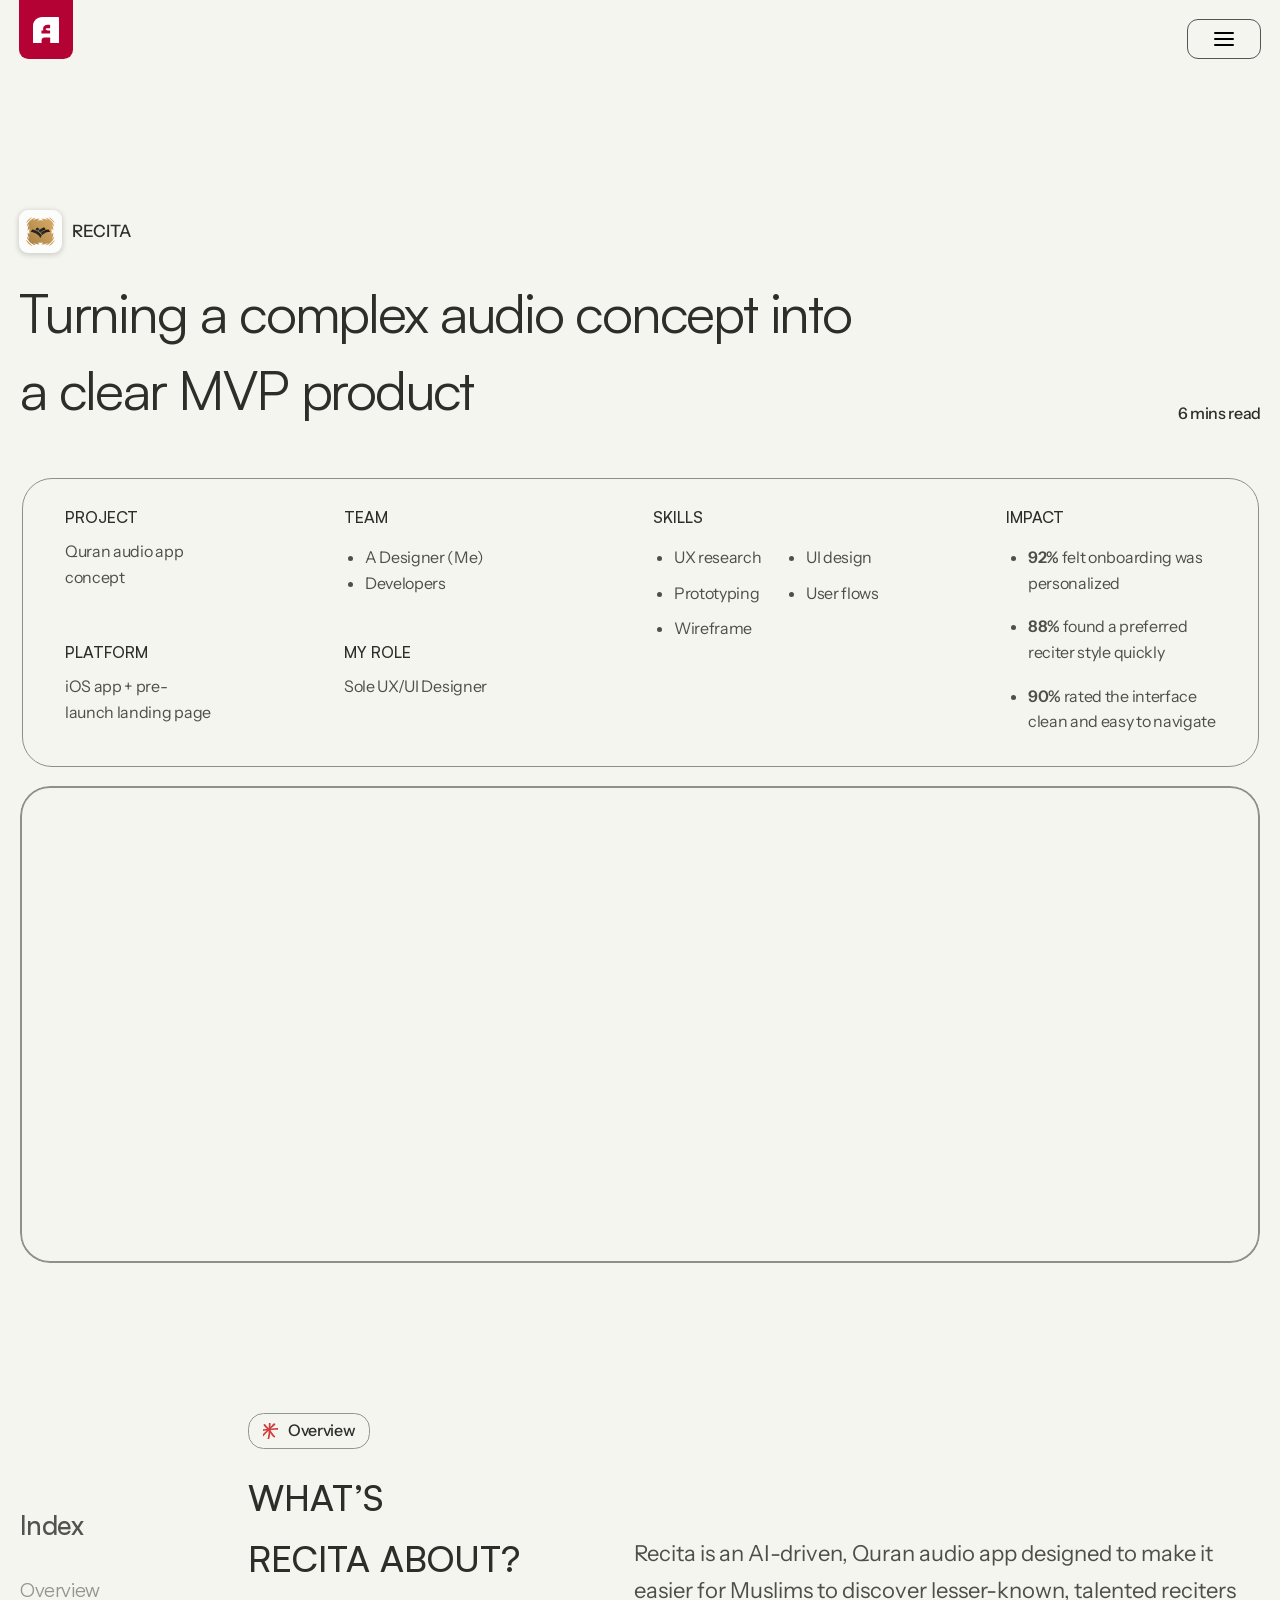
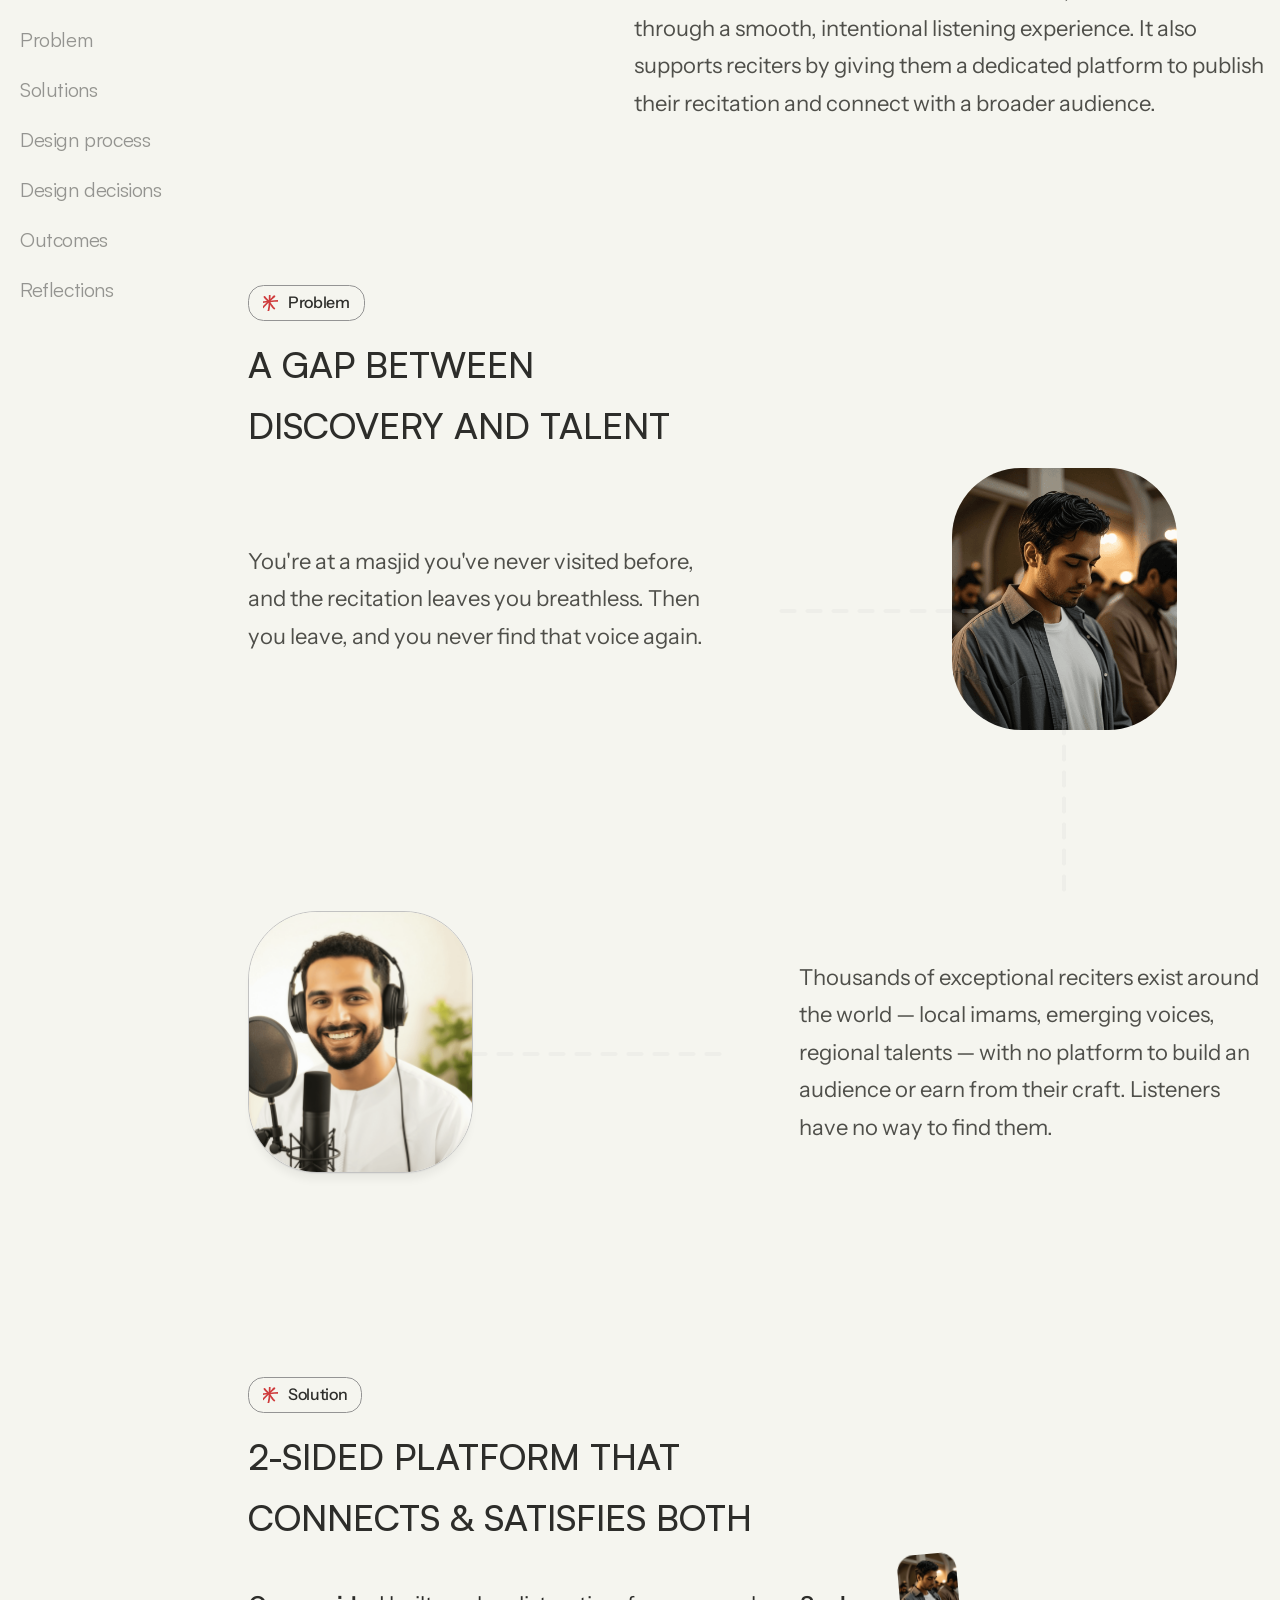
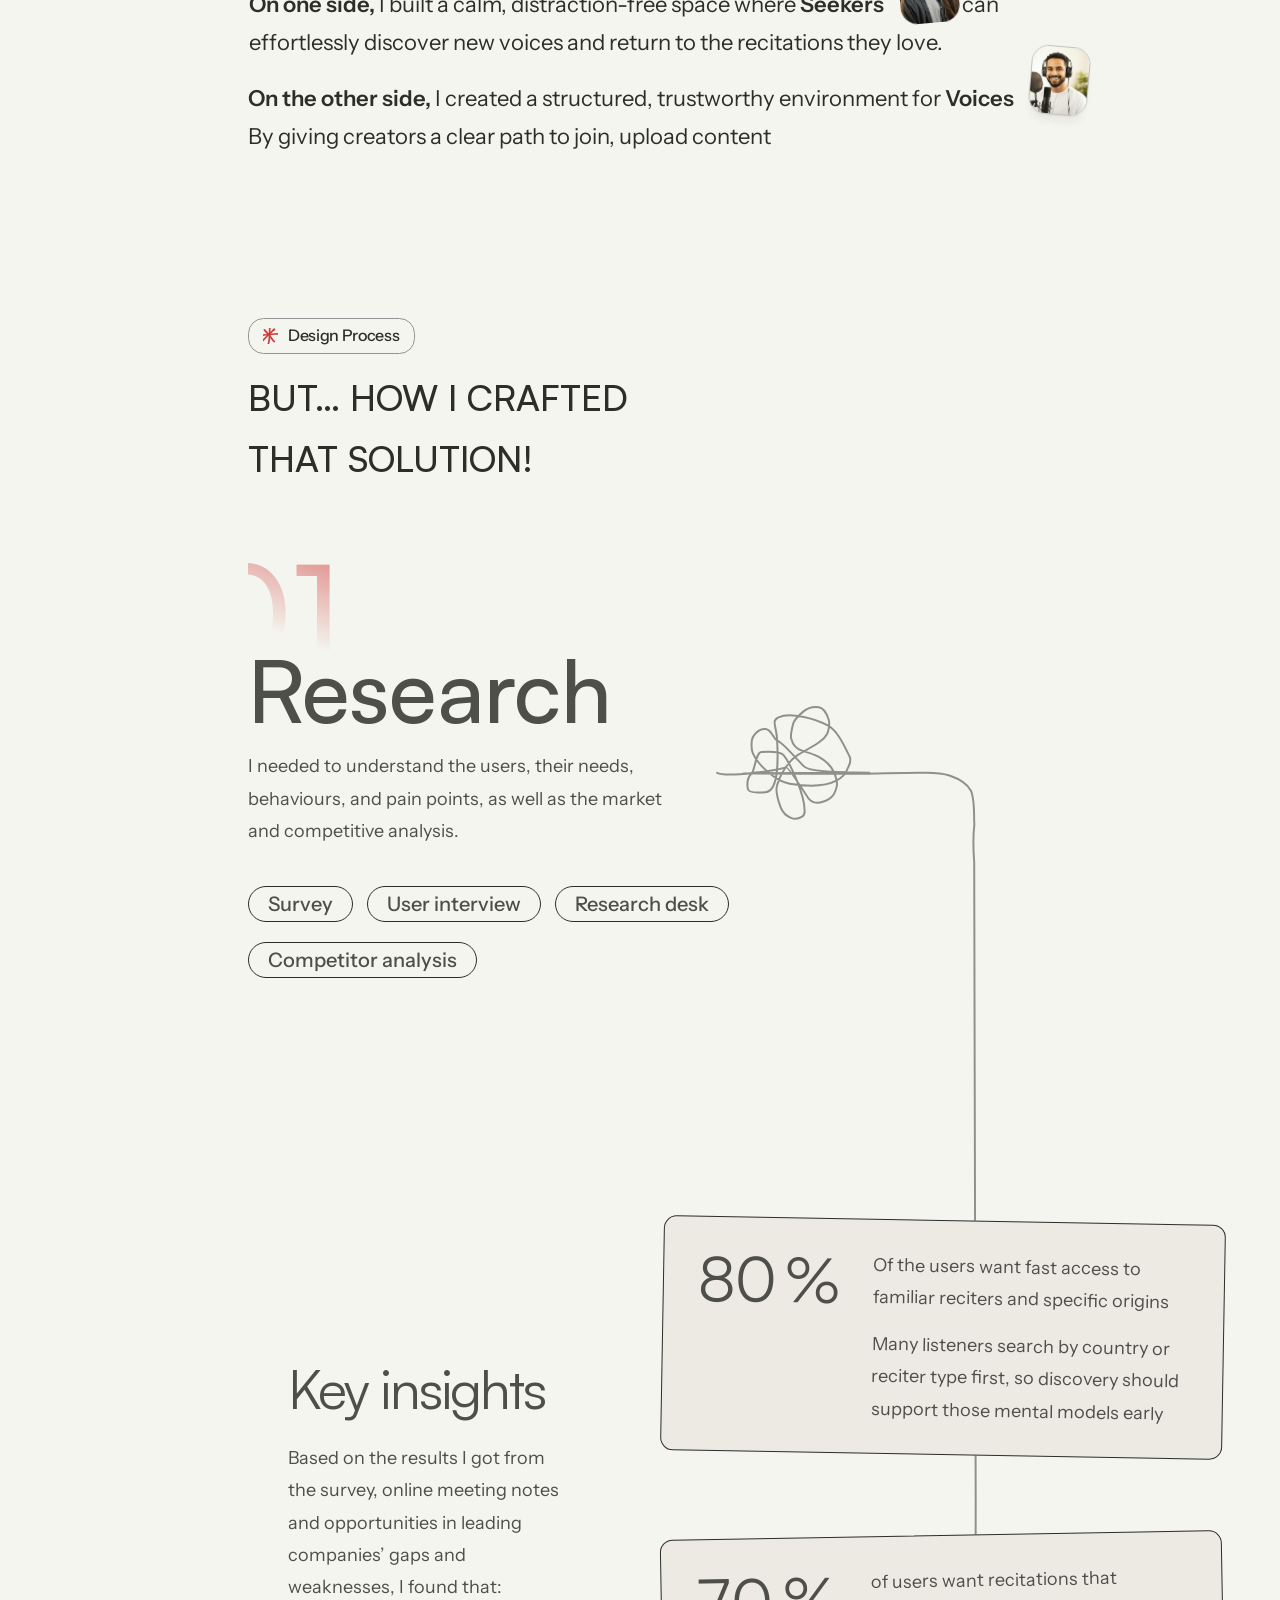
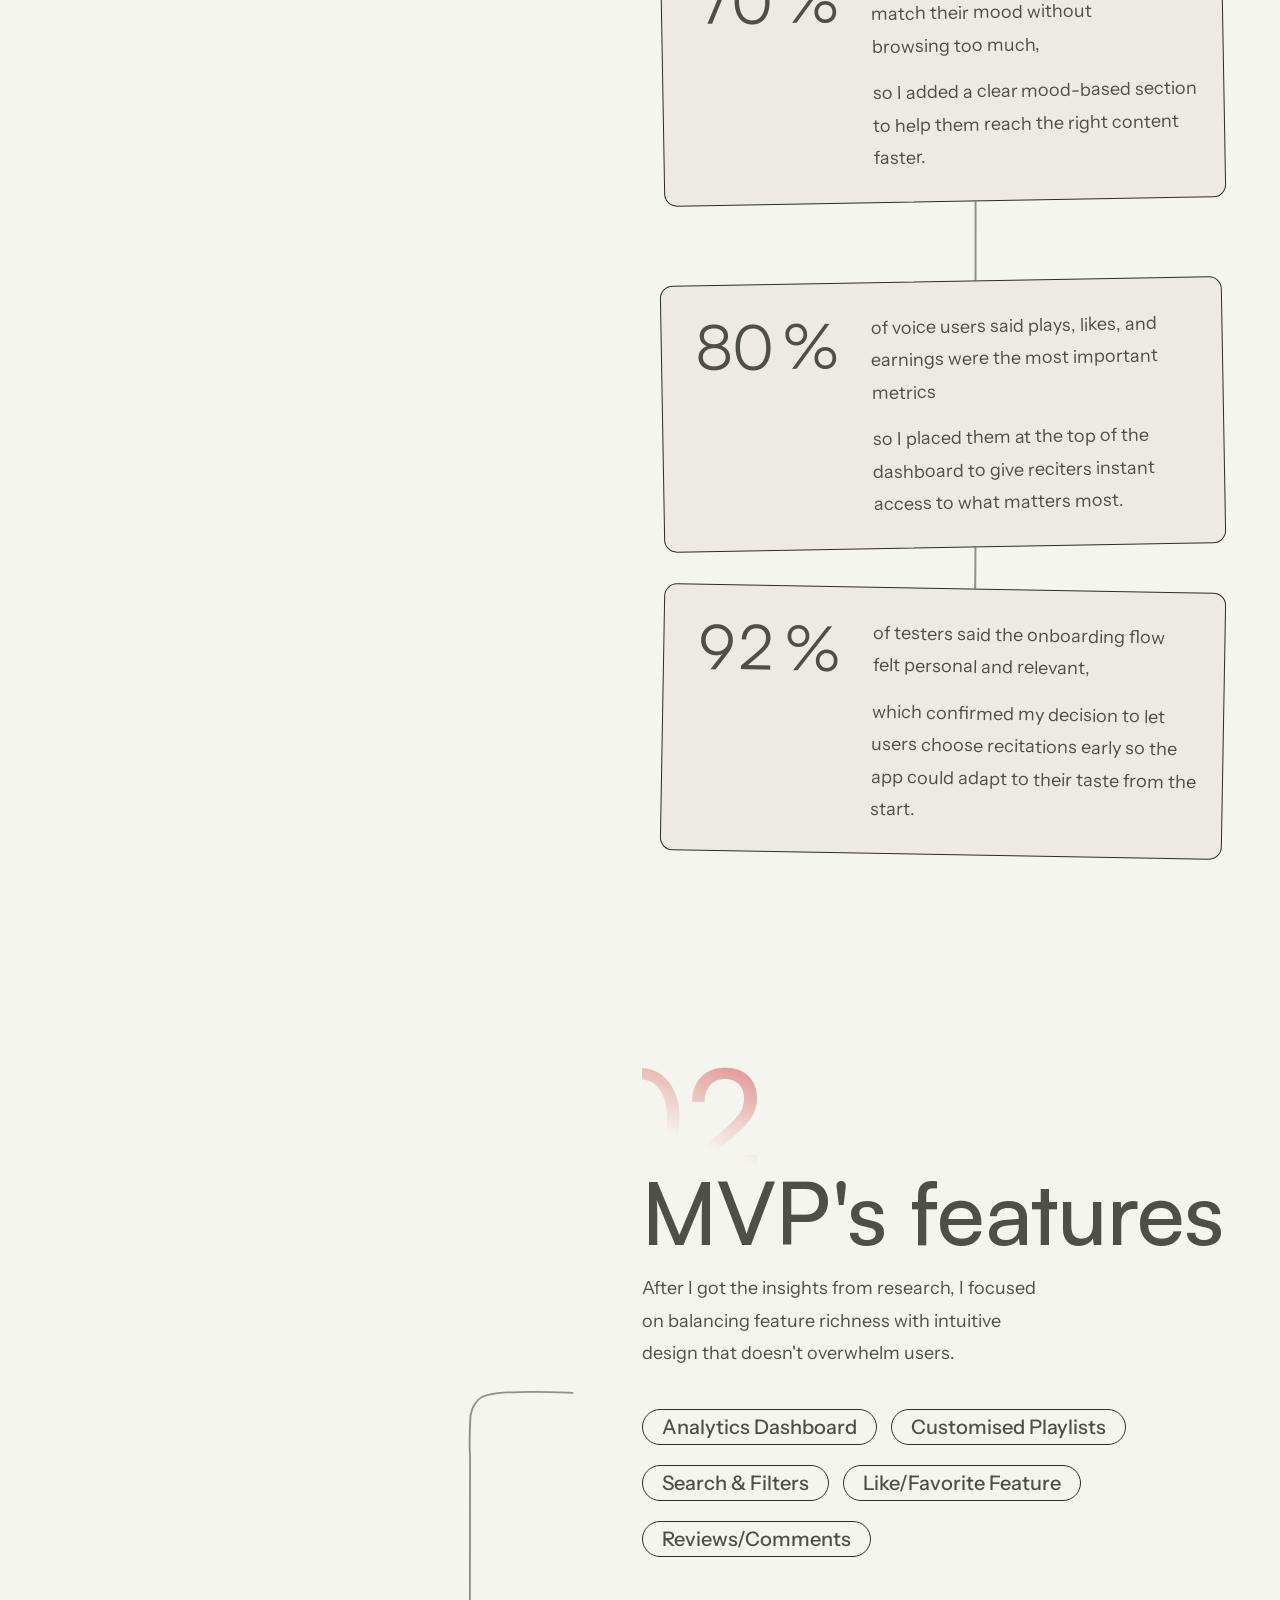
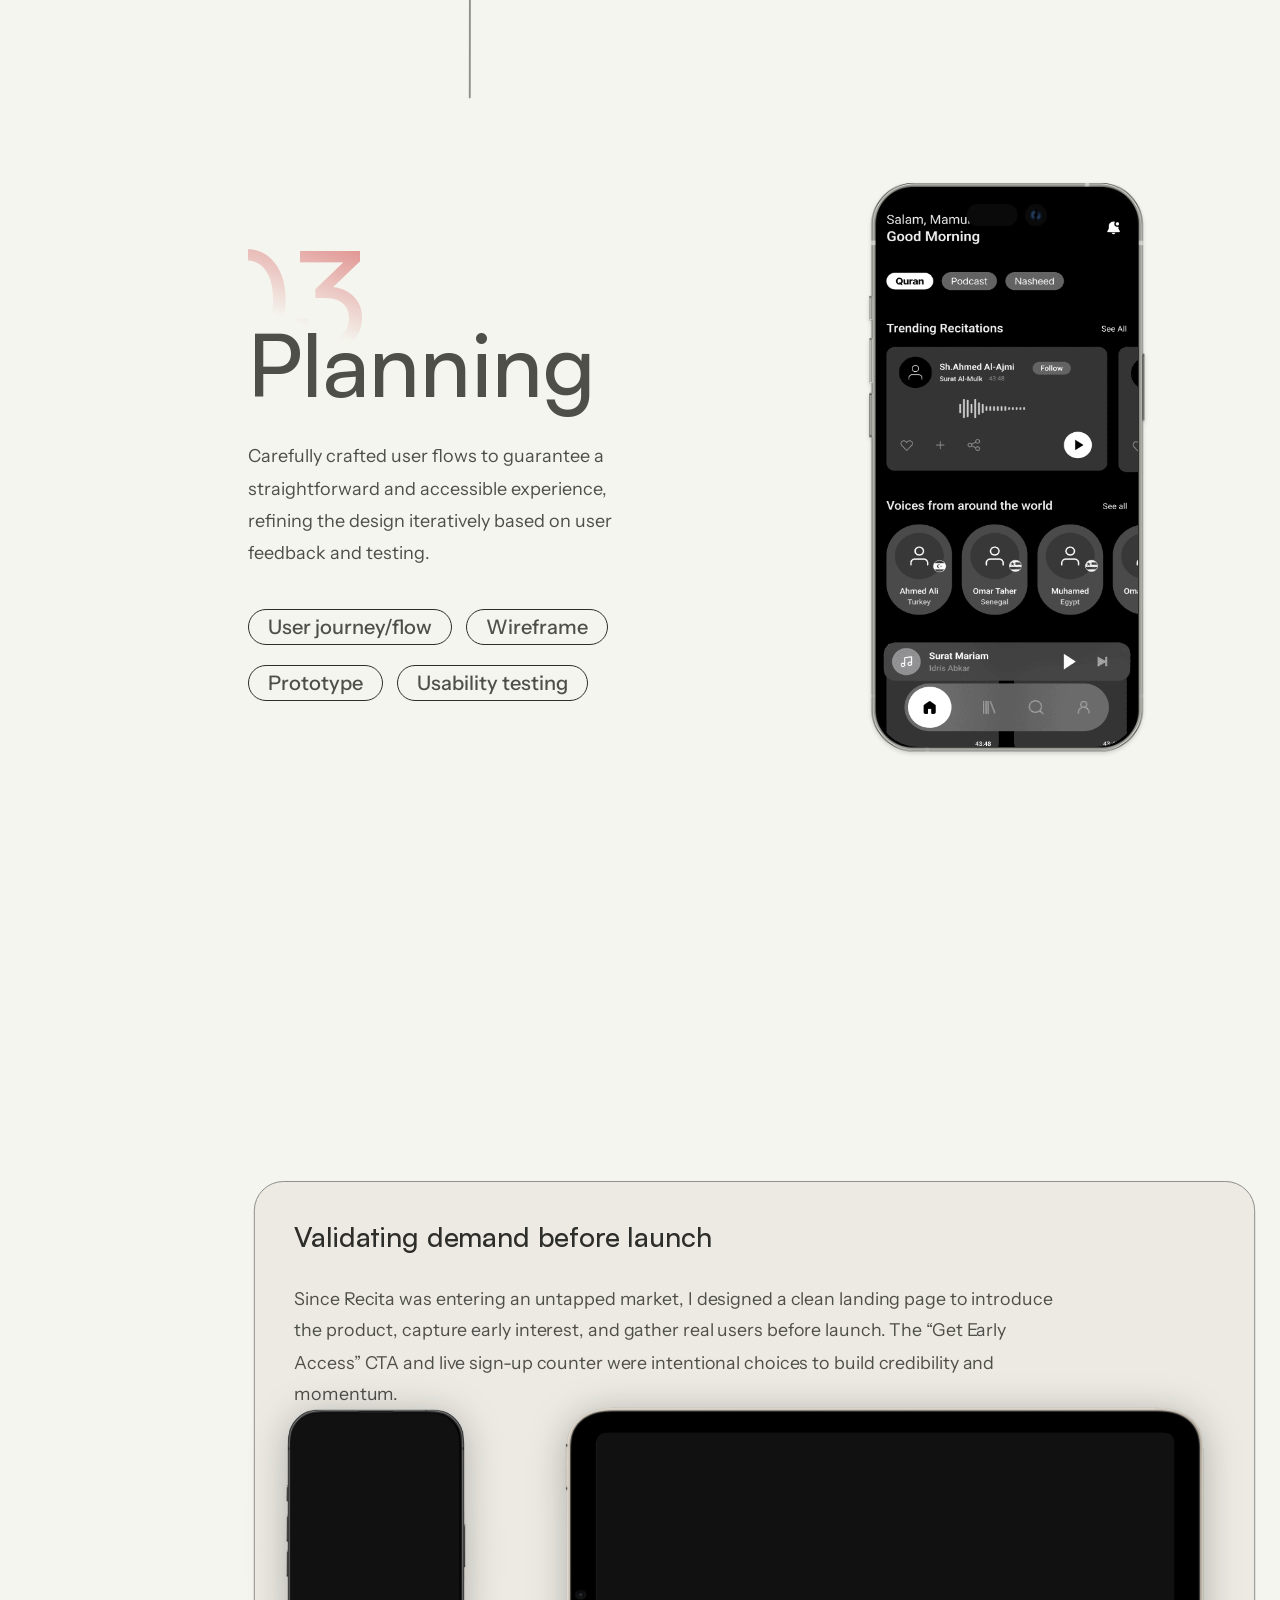
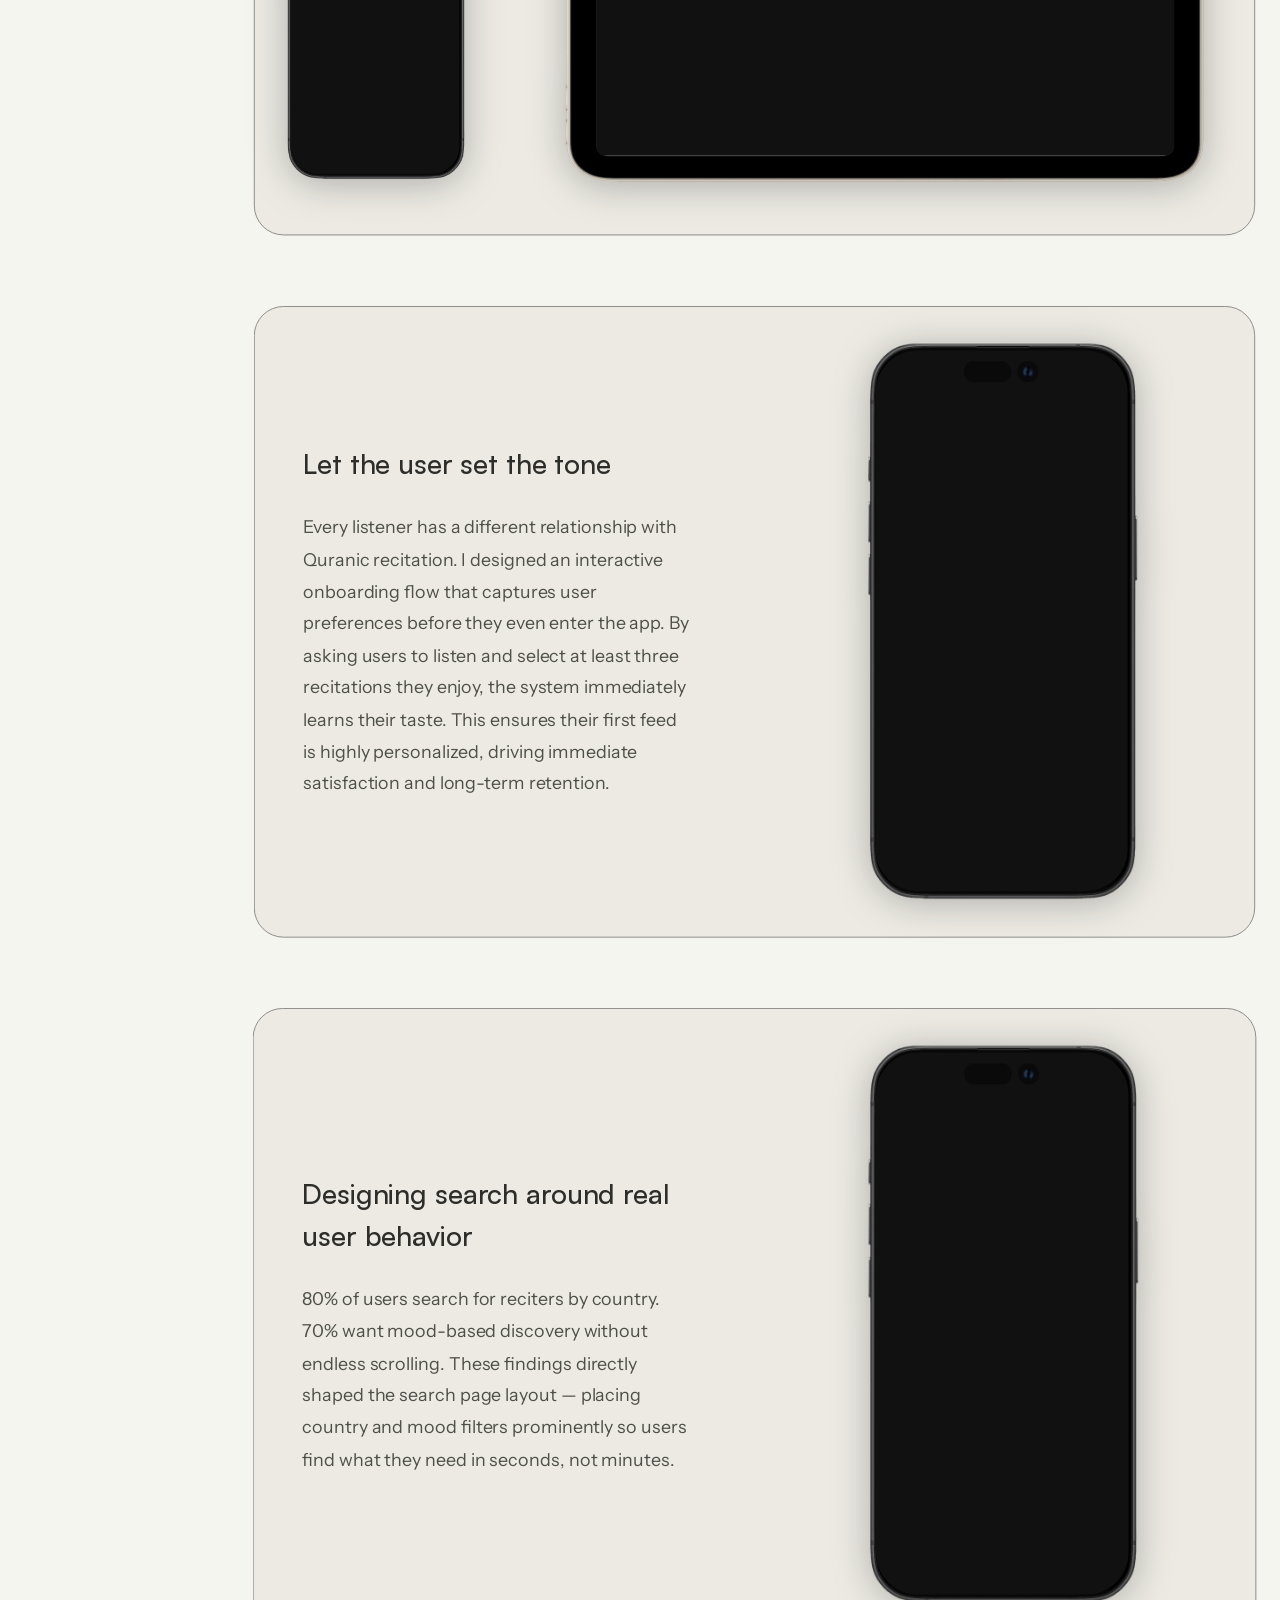
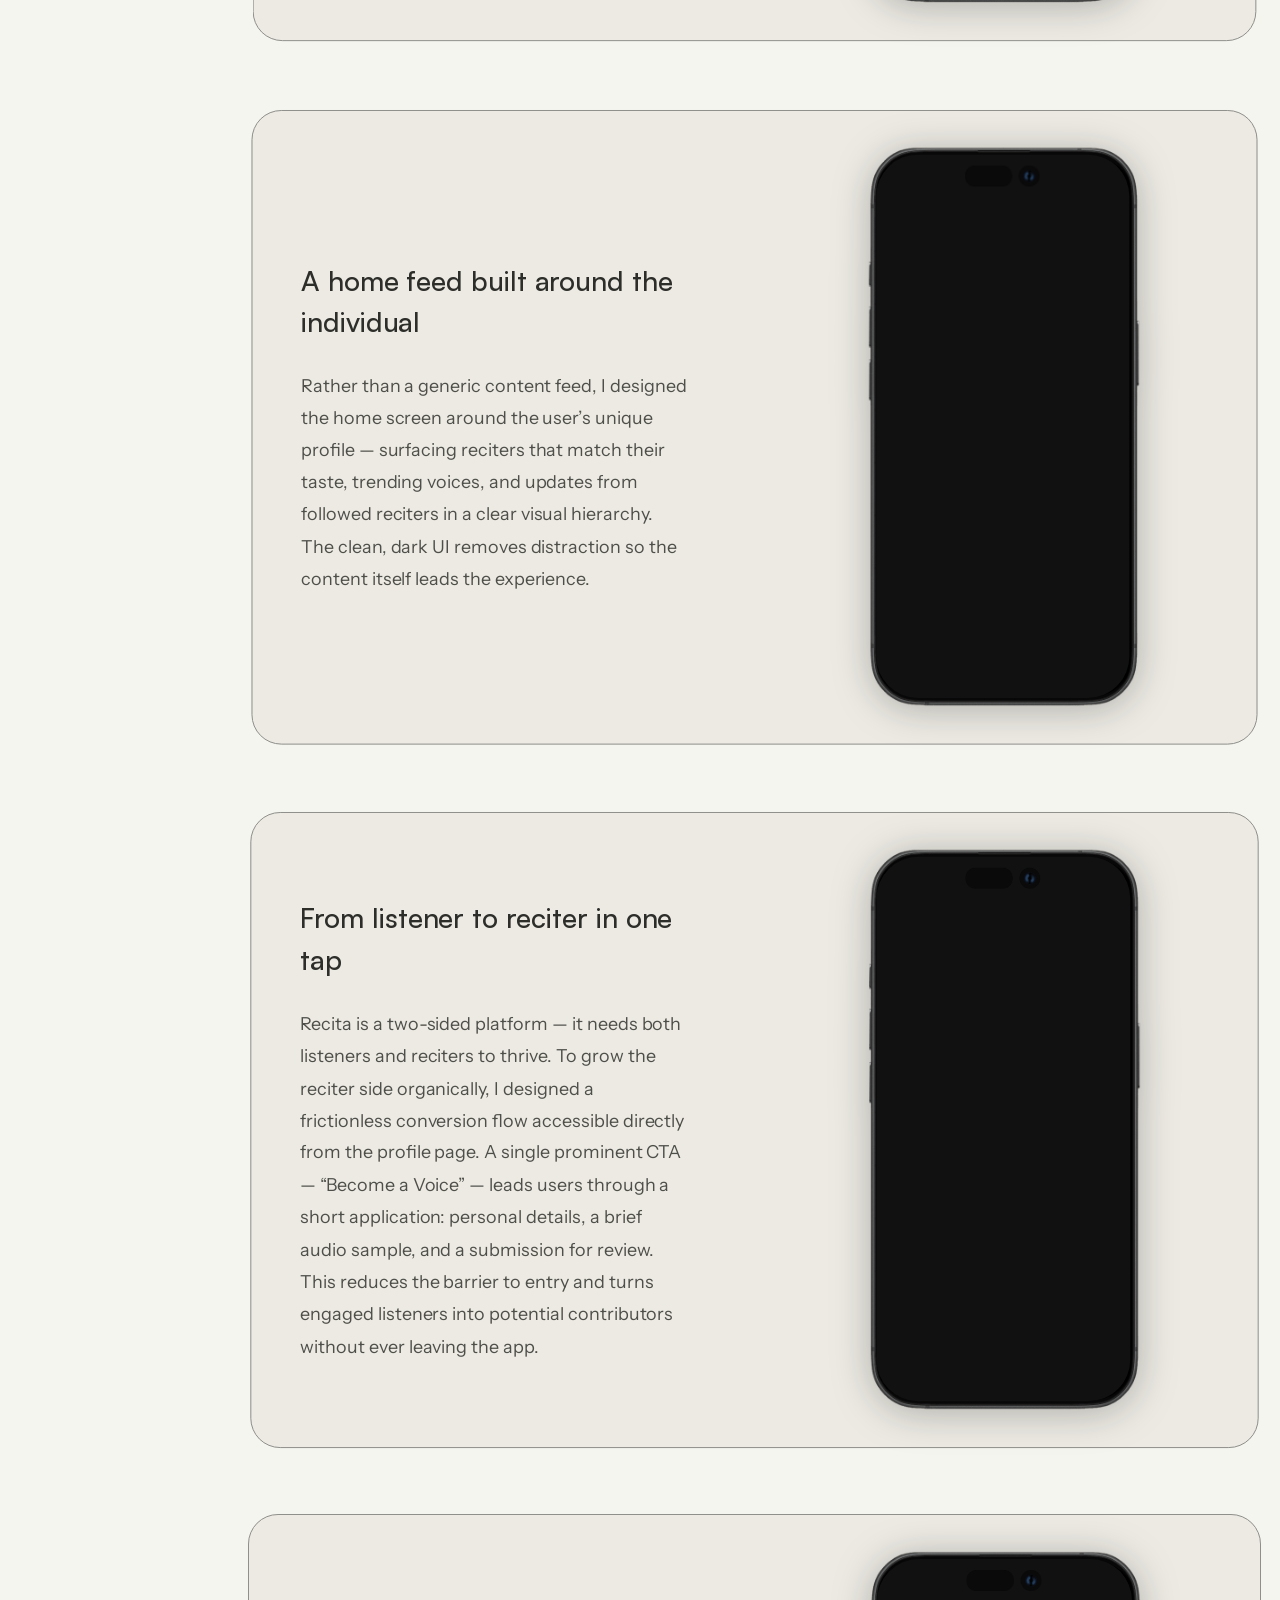
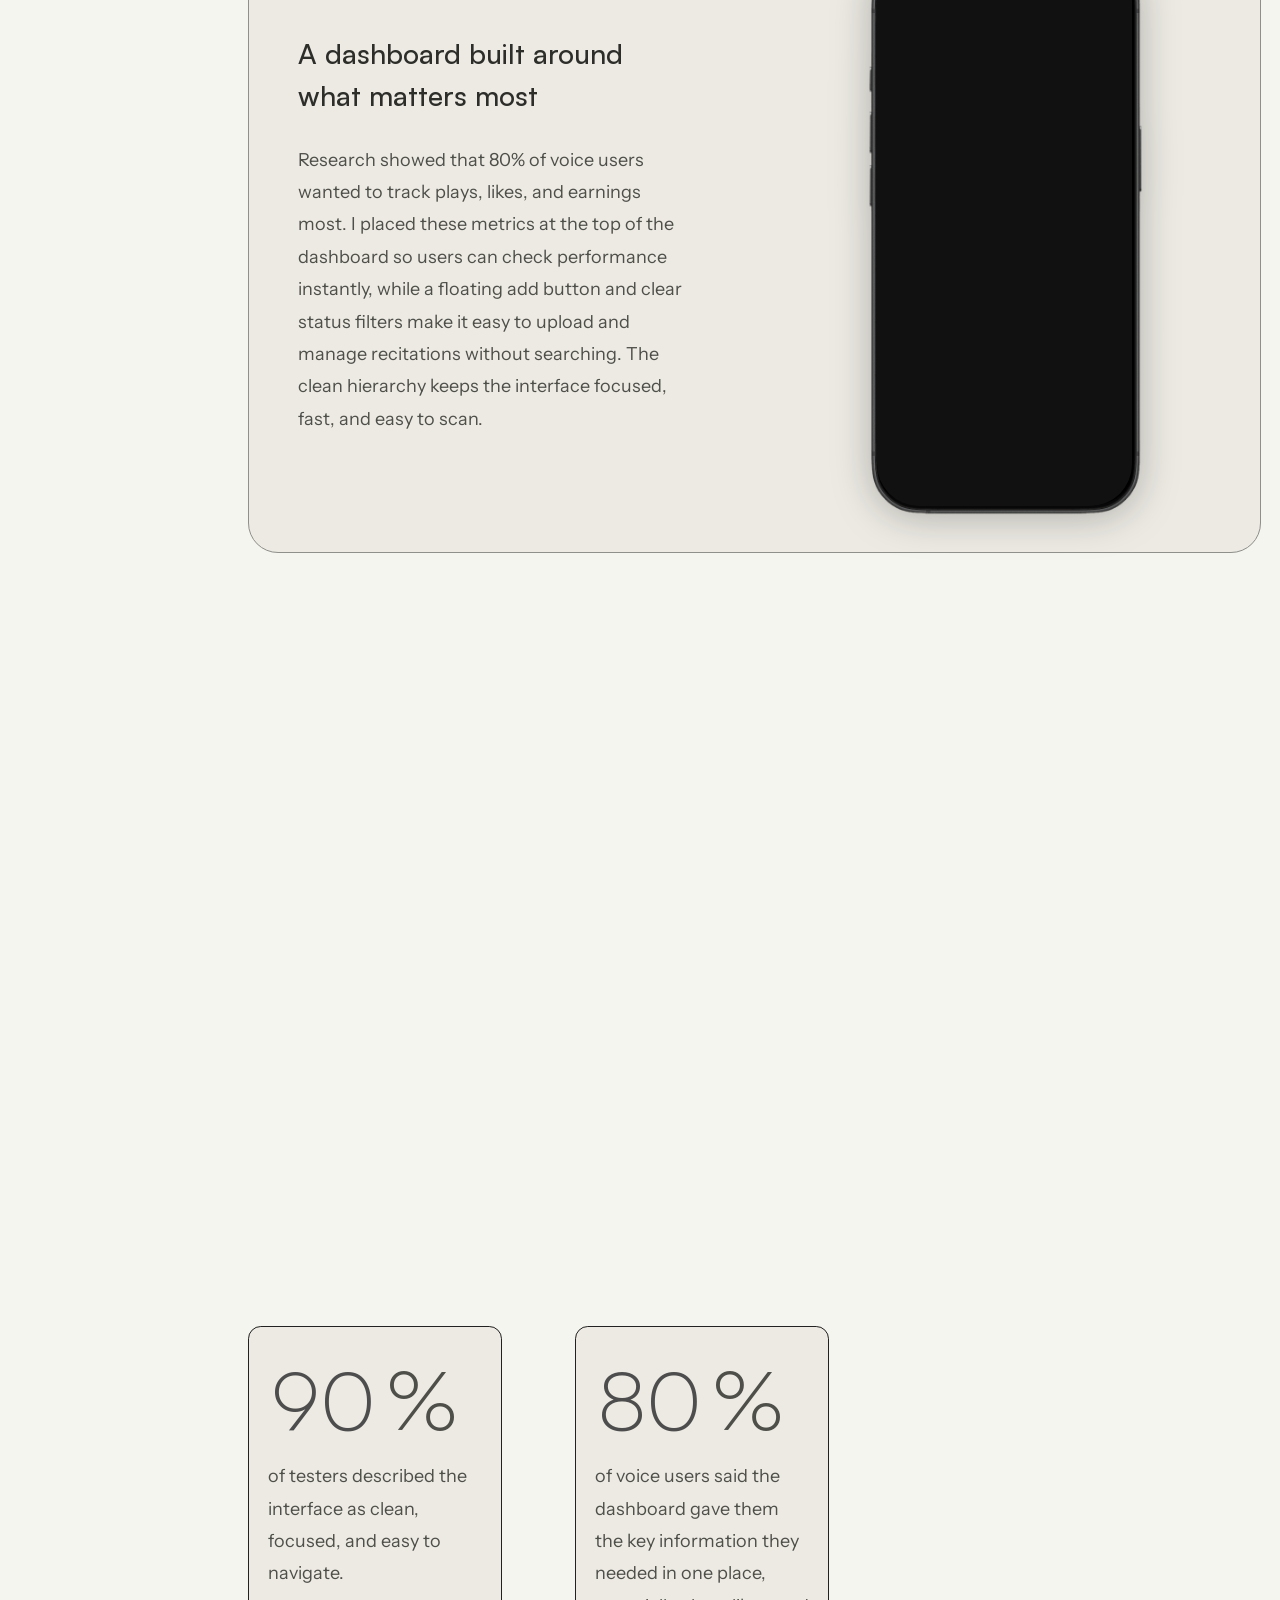
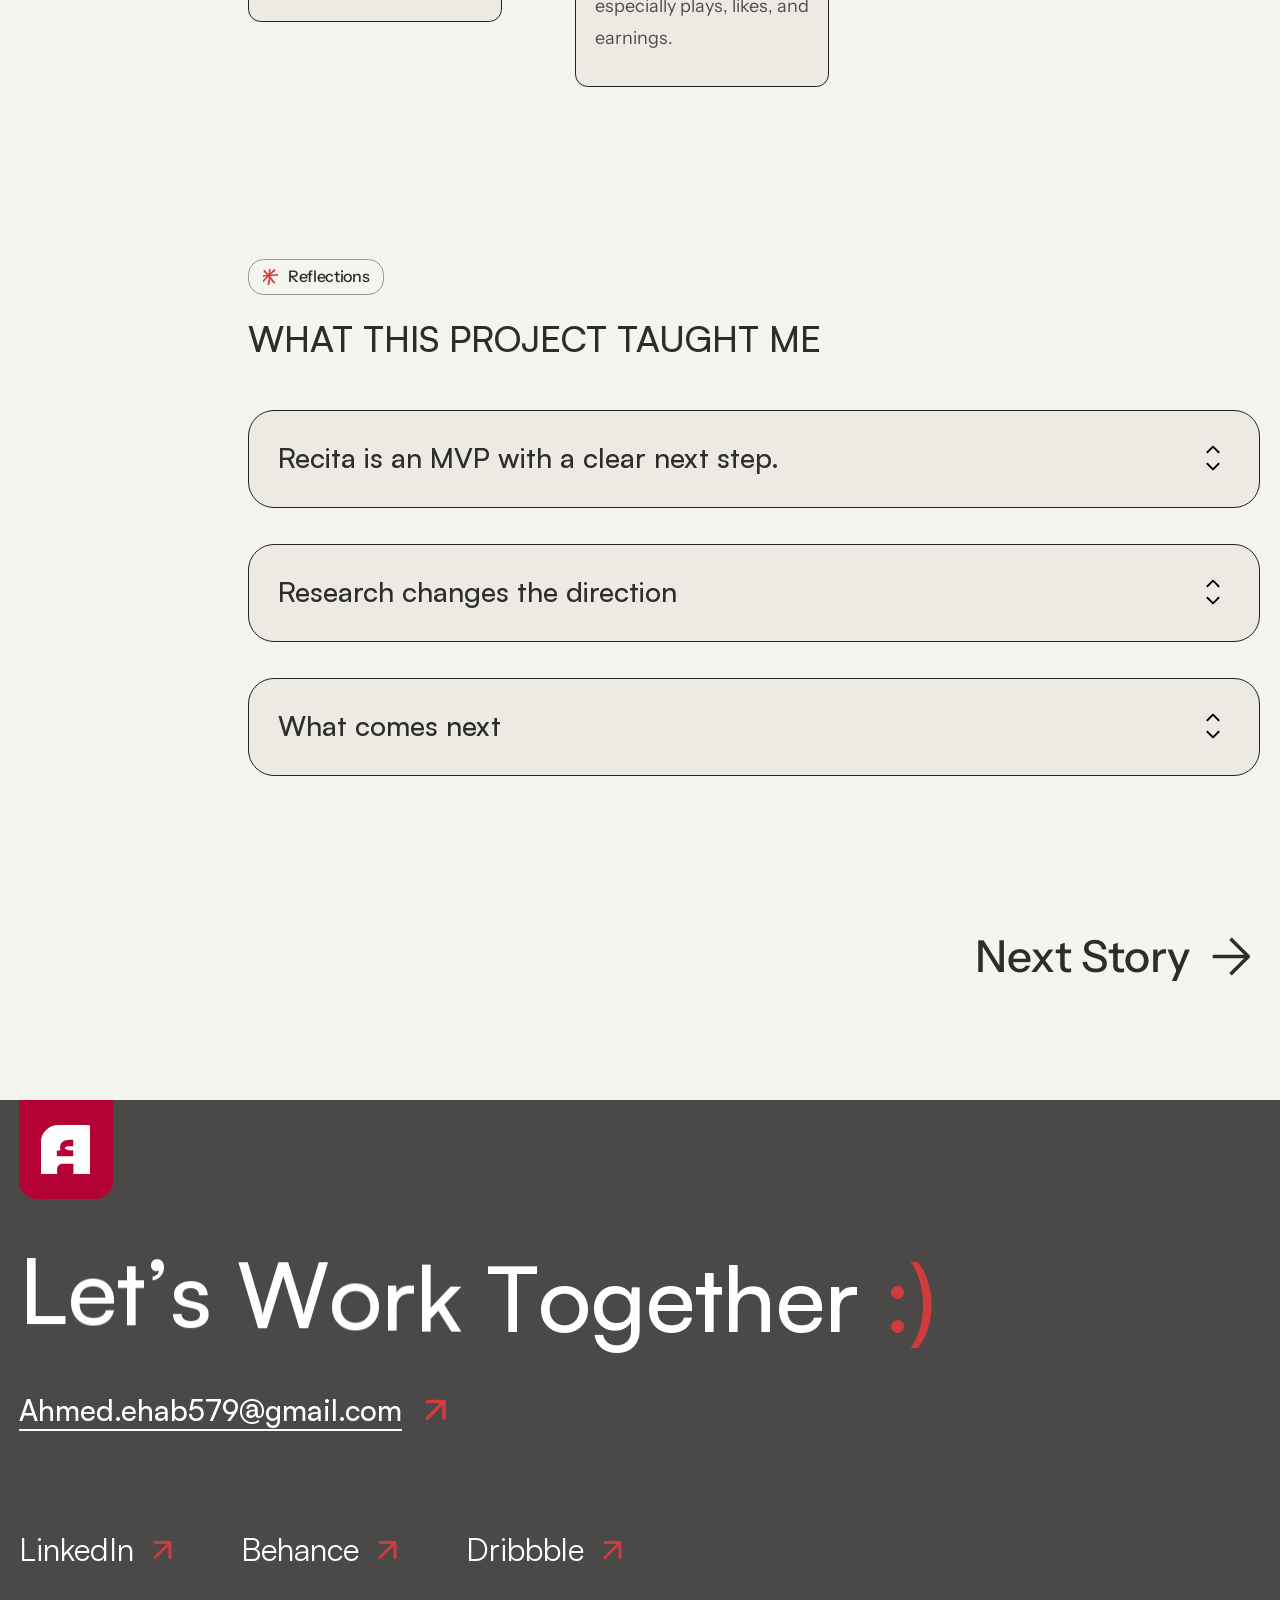
==== commit 1fcbd941: "Recita page: Key insights stack ends the research line behind the last card, as in Framer - Cards us" ====
--- a/project.html
+++ b/project.html
@@ -23,7 +23,7 @@
   <link rel="stylesheet" href="css/tokens.css?v=2">
   <link rel="stylesheet" href="css/base.css?v=5">
   <link rel="stylesheet" href="css/header.css?v=9">
-  <link rel="stylesheet" href="css/project.css?v=20">
+  <link rel="stylesheet" href="css/project.css?v=22">
   <link rel="stylesheet" href="css/footer.css?v=6">
 
   <script>
@@ -205,16 +205,16 @@
               <p class="insights__text" data-fx="step-text">Based on the results I got from the survey, online meeting notes and opportunities in leading companies’ gaps and weaknesses, I found that:</p>
             </div>
             <div class="insights__cards">
-              <div class="insight-wrap" style="--top: 40px; height: 239px; --offset: 46px; --rot: 1deg">
+              <div class="insight-wrap" style="--top: 40px; height: 282px; --offset: 46px; --rot: 1deg">
                 <article class="insight"><p class="insight__num"><span data-count="80" data-from="20" data-speed="2.1">80</span>%</p><p class="insight__lead">Of the users want fast access to familiar reciters and specific origins</p><p class="insight__more">Many listeners search by country or reciter type first, so discovery should support those mental models early</p></article>
               </div>
-              <div class="insight-wrap" style="--top: 0px; height: 289px; --offset: 79px; --rot: -1deg">
+              <div class="insight-wrap" style="--top: 0px; height: 347px; --offset: 79px; --rot: -1deg">
                 <article class="insight insight--tall"><p class="insight__num"><span data-count="70" data-from="20" data-speed="2.1">70</span>%</p><p class="insight__lead">of users want recitations that match their mood without browsing too much,</p><p class="insight__more">so I added a clear mood-based section to help them reach the right content faster.</p></article>
               </div>
-              <div class="insight-wrap" style="--top: 0px; height: 288px; --offset: 78px; --rot: -1deg">
+              <div class="insight-wrap" style="--top: 0px; height: 347px; --offset: 78px; --rot: -1deg">
                 <article class="insight insight--tall"><p class="insight__num"><span data-count="80" data-from="20" data-speed="2.1">80</span>%</p><p class="insight__lead">of voice users said plays, likes, and earnings were the most important metrics</p><p class="insight__more">so I placed them at the top of the dashboard to give reciters instant access to what matters most.</p></article>
               </div>
-              <div class="insight-wrap" style="--top: 0px; height: 248px; --offset: 38px; --rot: 1deg">
+              <div class="insight-wrap" style="--top: 0px; height: 307px; --offset: 38px; --rot: 1deg">
                 <article class="insight insight--tall"><p class="insight__num"><span data-count="92" data-from="20" data-speed="2.1">92</span>%</p><p class="insight__lead">of testers said the onboarding flow felt personal and relevant,</p><p class="insight__more">which confirmed my decision to let users choose recitations early so the app could adapt to their taste from the start.</p></article>
               </div>
             </div>
--- a/css/project.css
+++ b/css/project.css
@@ -149,9 +149,11 @@
 .cs-research { width: 488px; margin-top: 61px; height: 428px; }
 
 /* Key insights */
-/* 1604px, exactly as in Framer, so the hand-drawn line and everything below keep their original positions. The cards sit
-   53px closer together (see the wrap heights in project.html) so the whole stack is complete before the text leaves. */
-.insights { position: relative; margin-top: 36px; height: 1604px; display: grid; grid-template-columns: 414px 562px; }
+/* The block keeps Framer's 1604px and the cards keep Framer's own spacing, padding and timing, so the hand-drawn line
+   ends where it does in the original: hidden behind the last card. Only the sticky text gets a longer track: the block is
+   1759px tall and pulled back up by 155px (margin-bottom), so nothing below it moves, and the text waits until the stack
+   is complete and leaves with it. The extra 155px is the empty gap before MVP. */
+.insights { position: relative; margin-top: 36px; margin-bottom: -155px; height: 1759px; display: grid; grid-template-columns: 414px 562px; }
 .insights__aside {
   position: sticky; top: 0; align-self: start;
   height: 100vh; width: 286px; margin-left: 40px; padding-top: 24px;   /* 12px lower than centre: puts "Key insights" on the same line as the "92 %" of the finished stack (measured) */
@@ -159,9 +161,8 @@
 }
 .insights__title { color: var(--text-secondary); }
 .insights__text { font: 400 18px/1.8 var(--font-body); color: var(--text-secondary); }
-/* 321px at the bottom: the stack lets go at the same scroll position as the sticky text, so the two leave the screen
-   together and stay level with each other (Ahmed's request; the Framer original released the cards later). */
-.insights__cards { position: relative; z-index: 1; padding: 150px 0 374px; }
+/* Exactly Framer's box: 1604px tall, 160px padding above and below */
+.insights__cards { position: relative; z-index: 1; align-self: start; height: 1604px; padding: 160px 0; }
 /* The stack stops with its middle on the middle of the screen, level with the centred "Key insights" text
    (Ahmed's request: the cards used to stop far up near the top). */
 .insight-wrap { position: sticky; top: calc(50vh - var(--half, 134px) - var(--offset)); padding-top: var(--offset); }
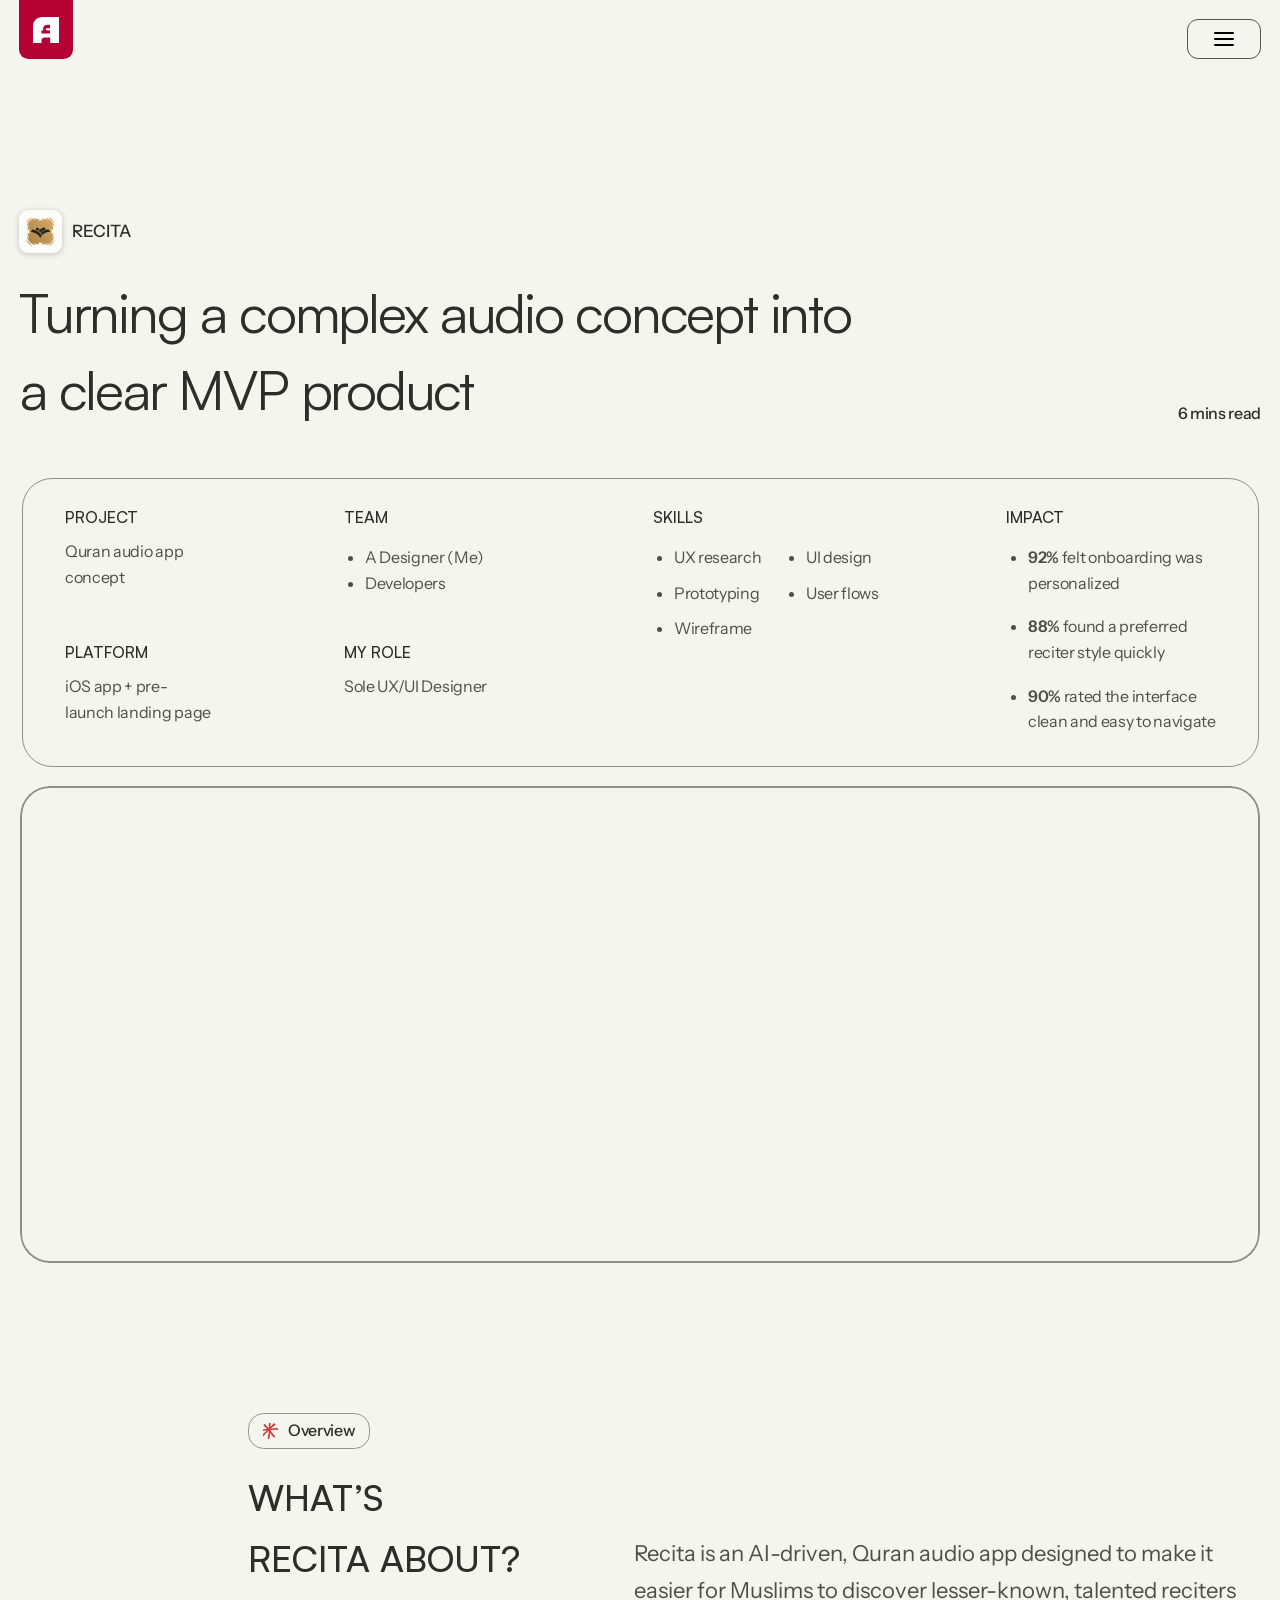
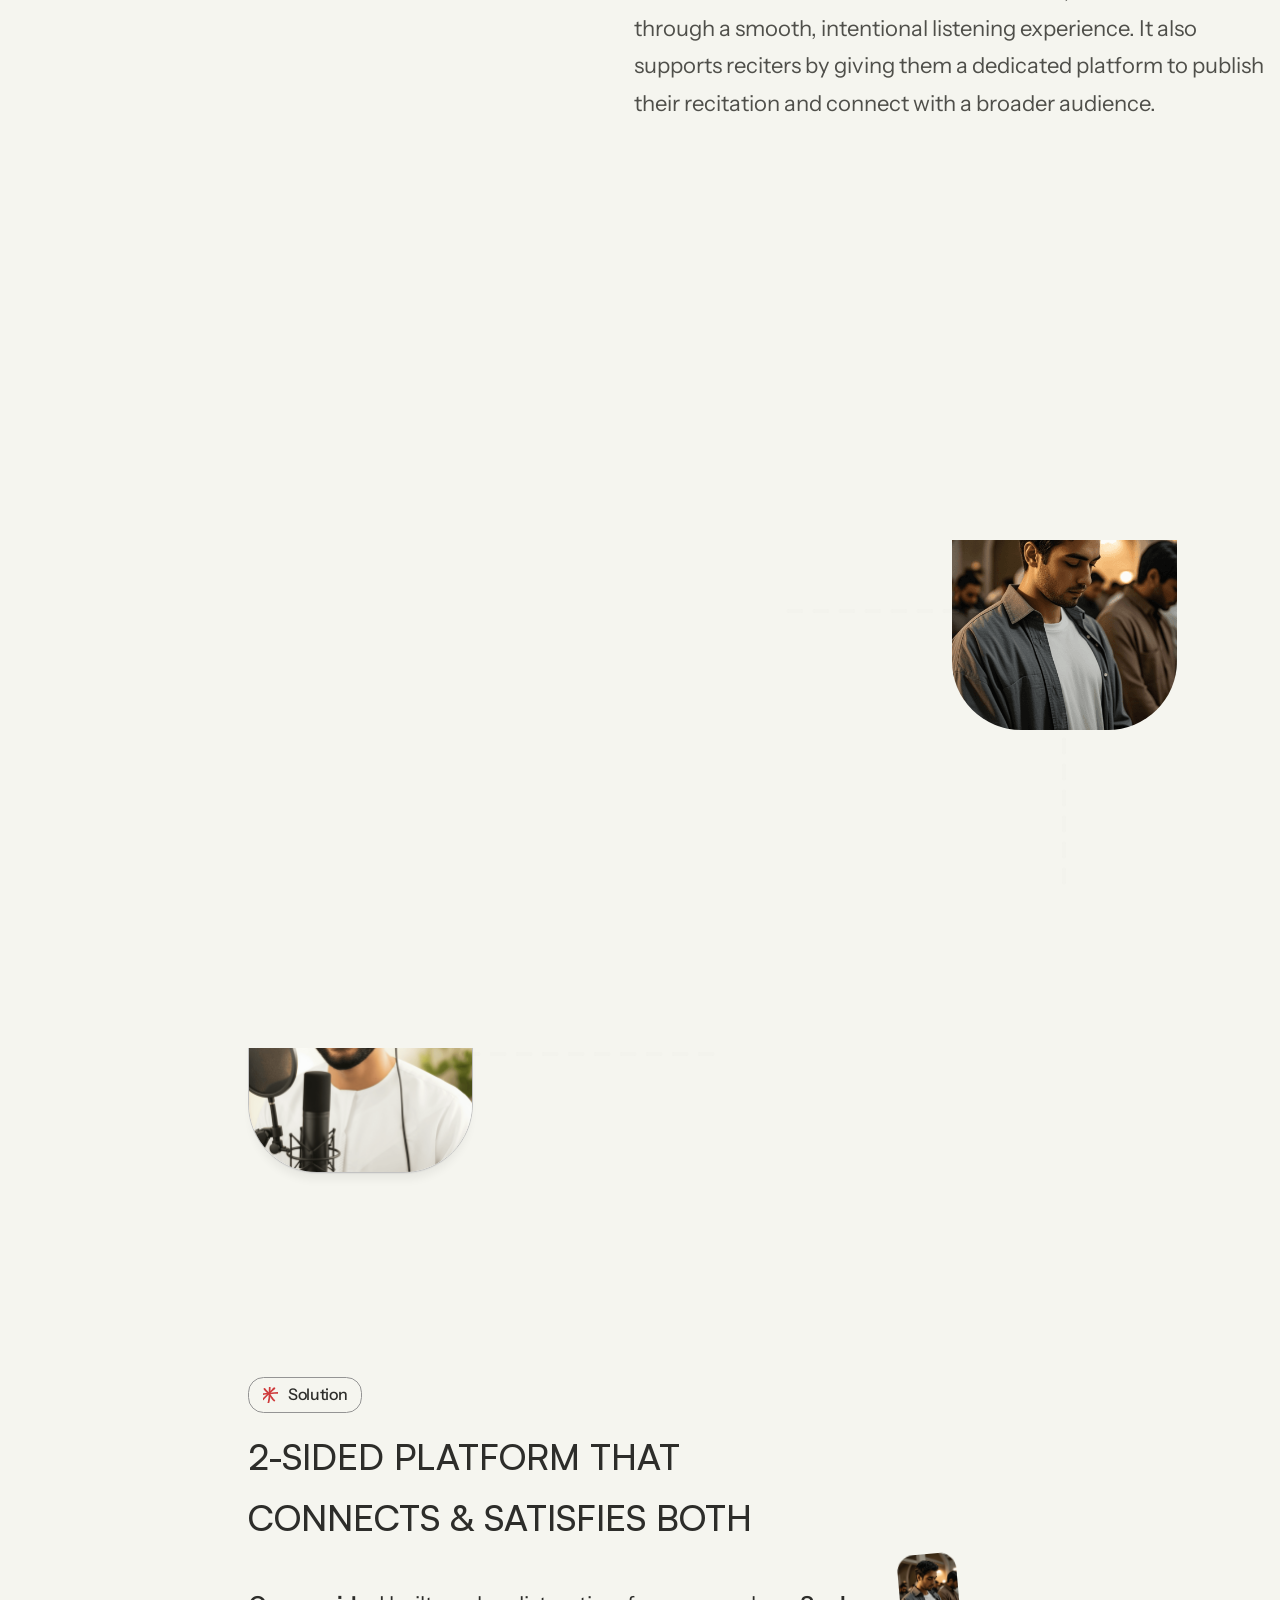
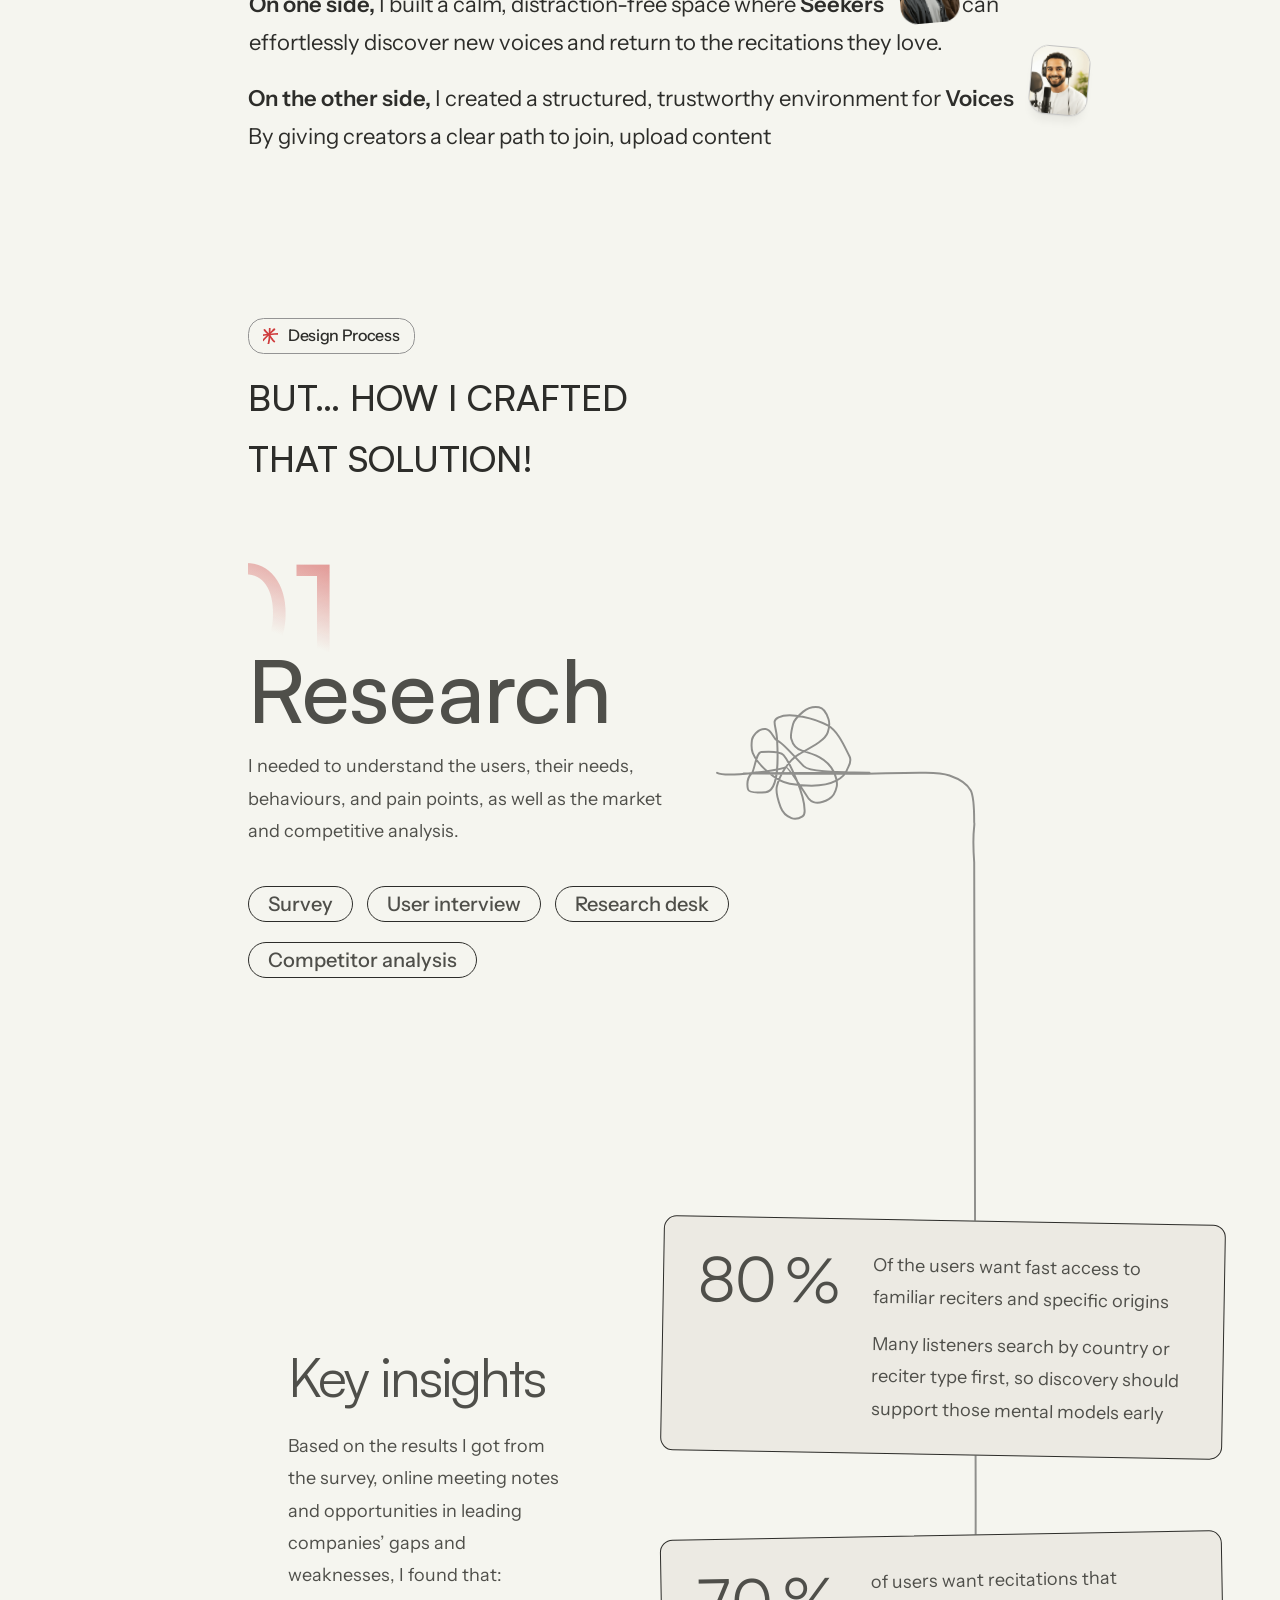
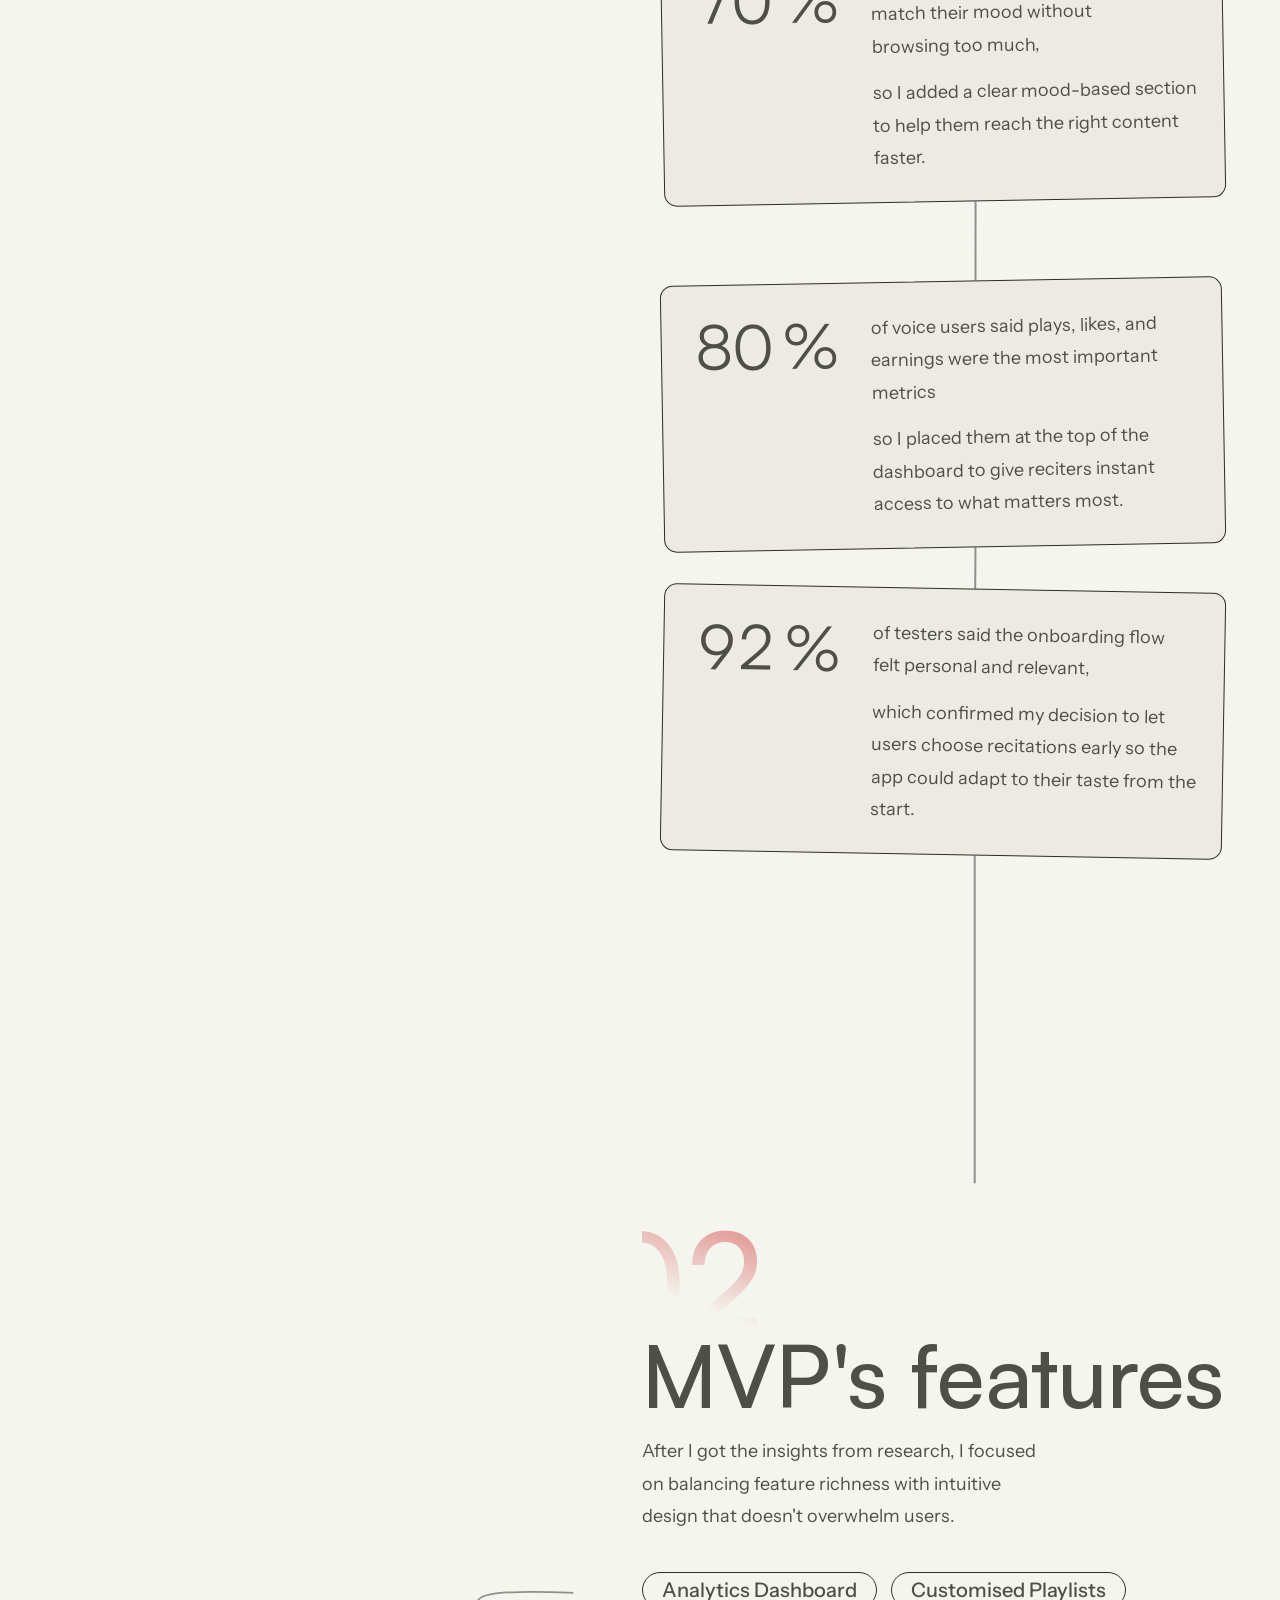
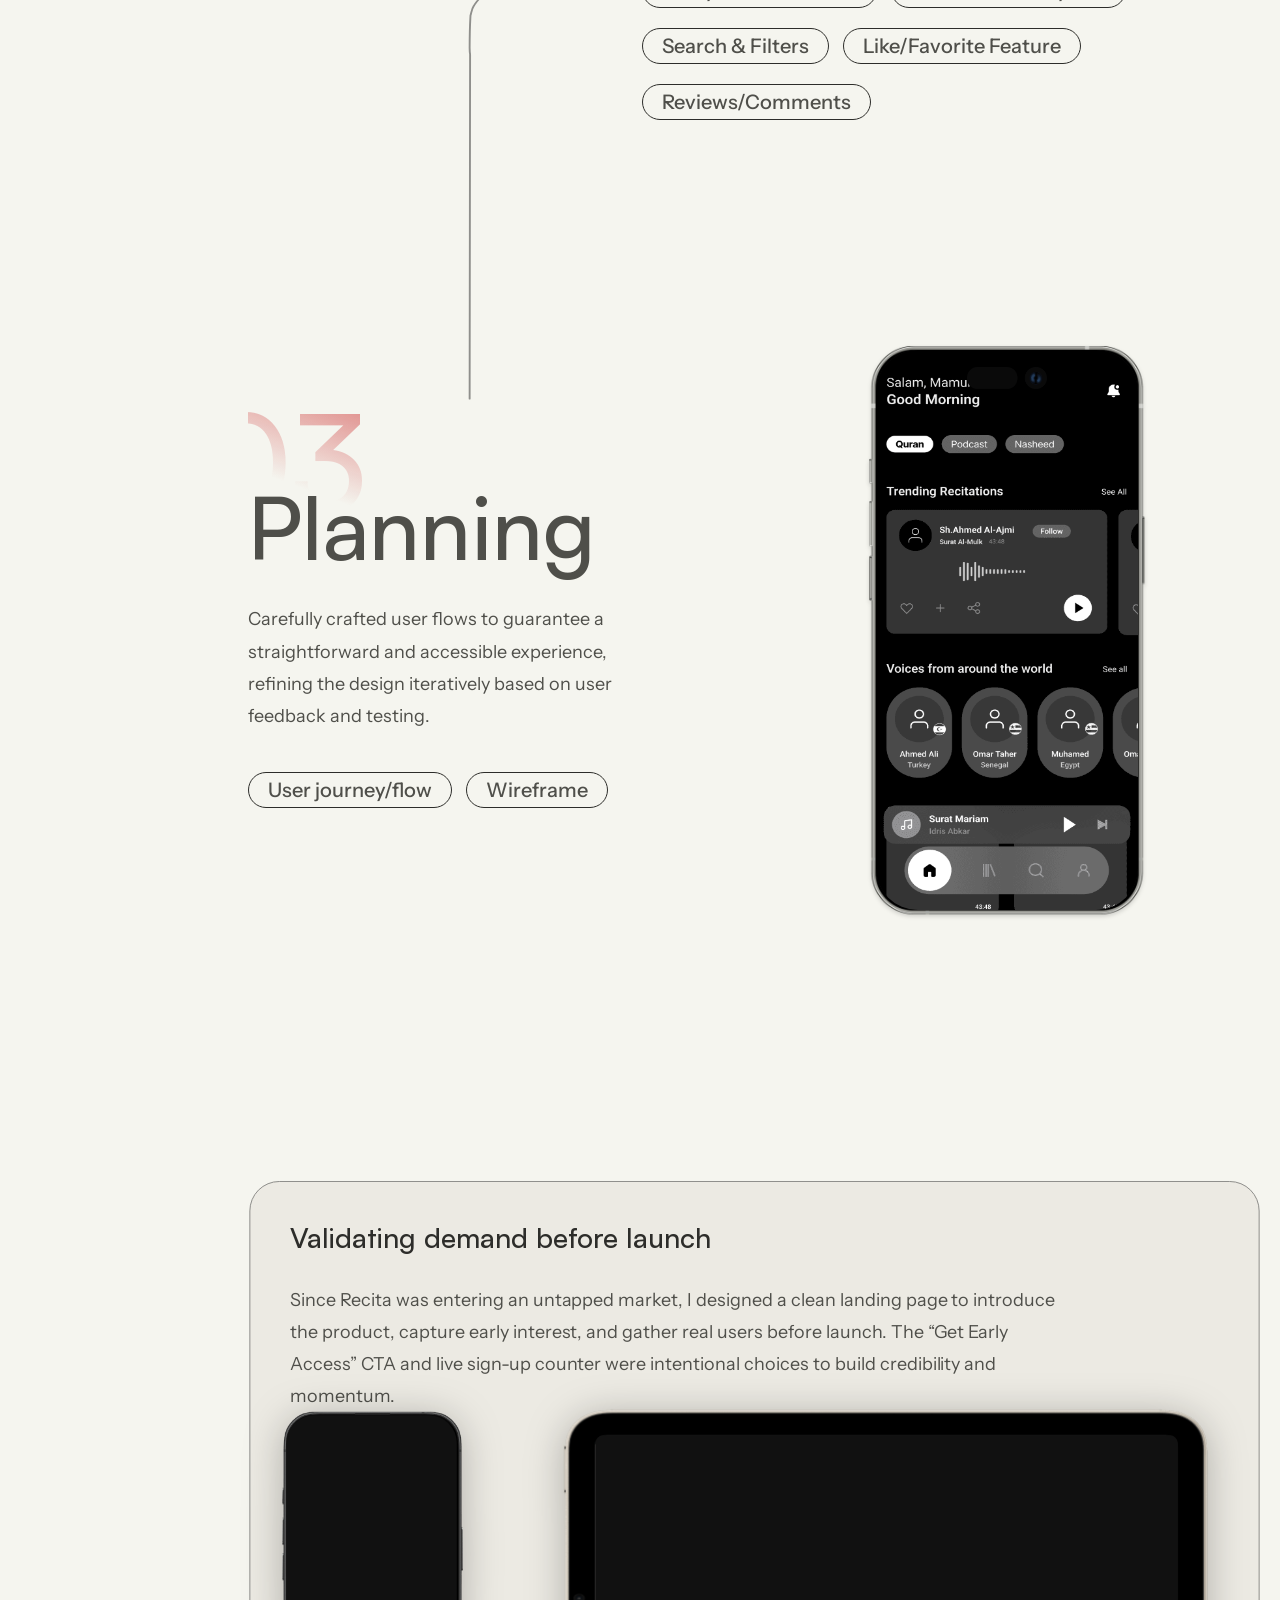
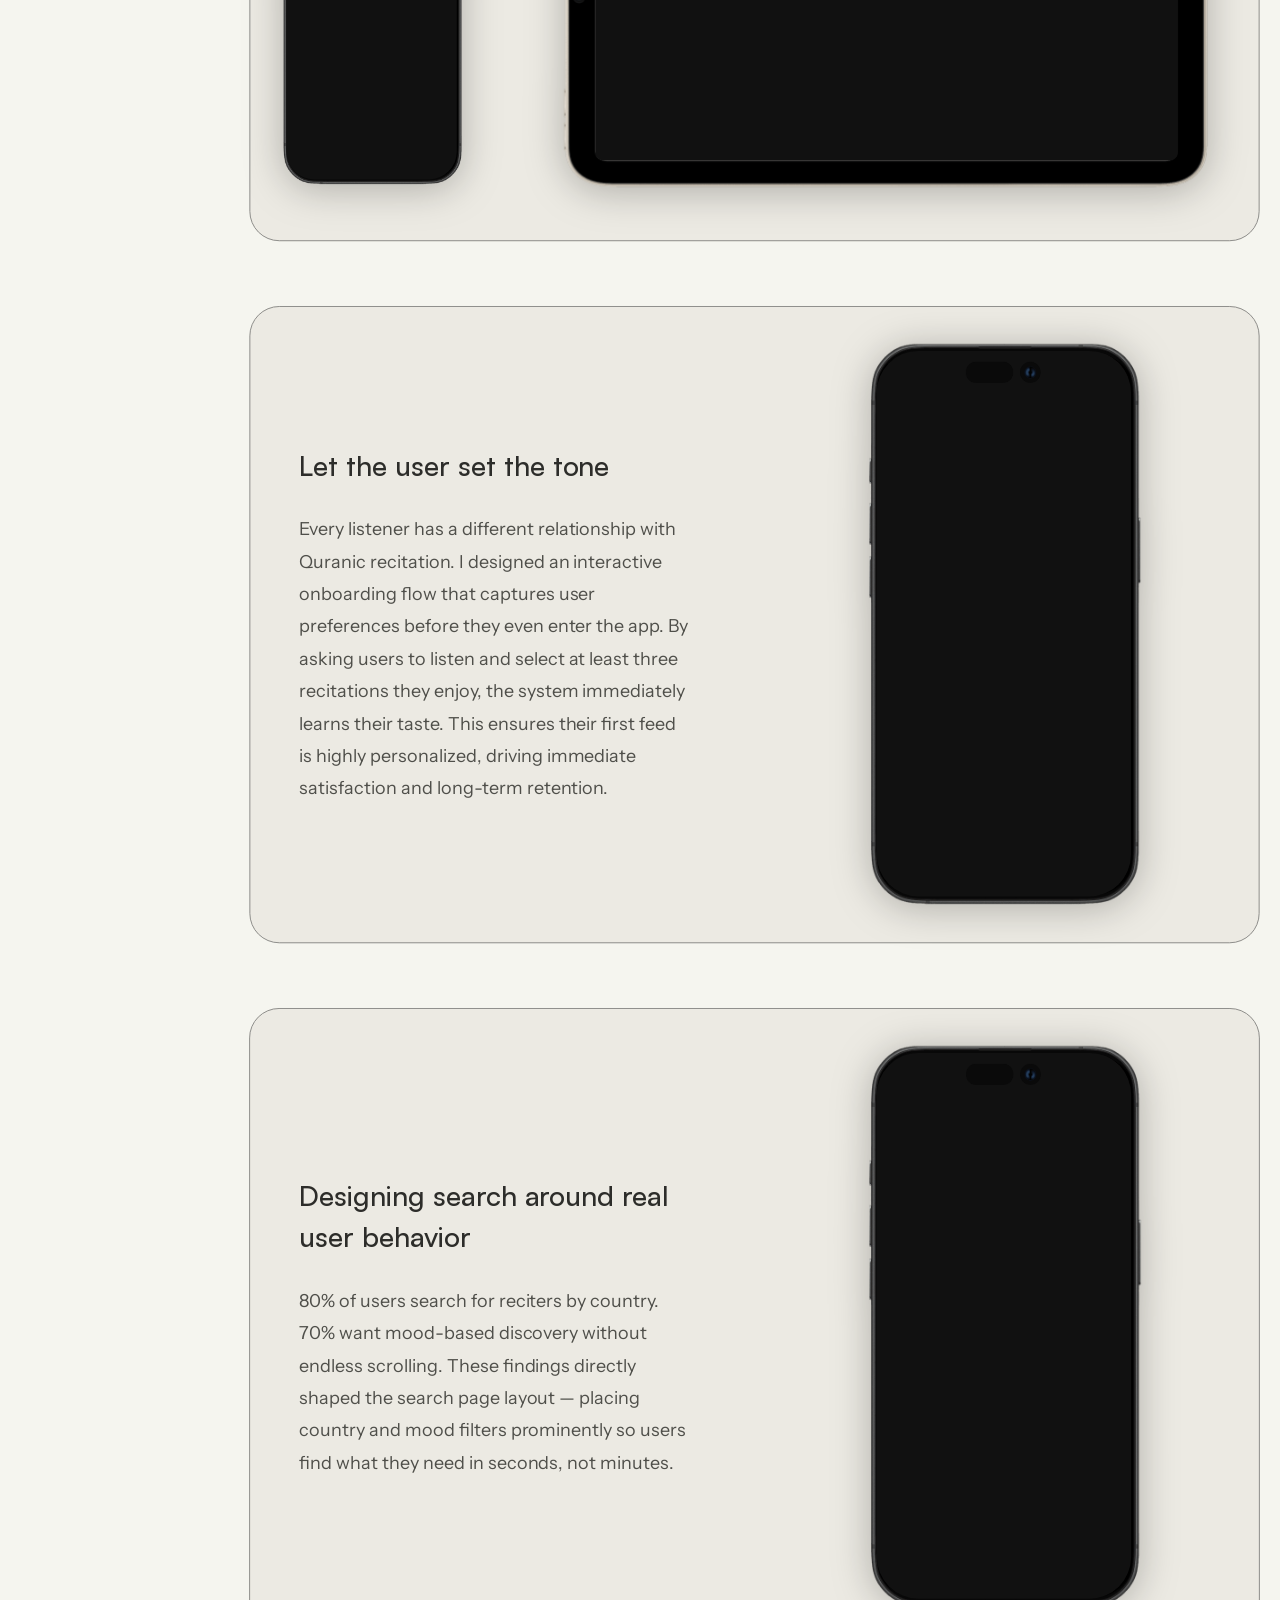
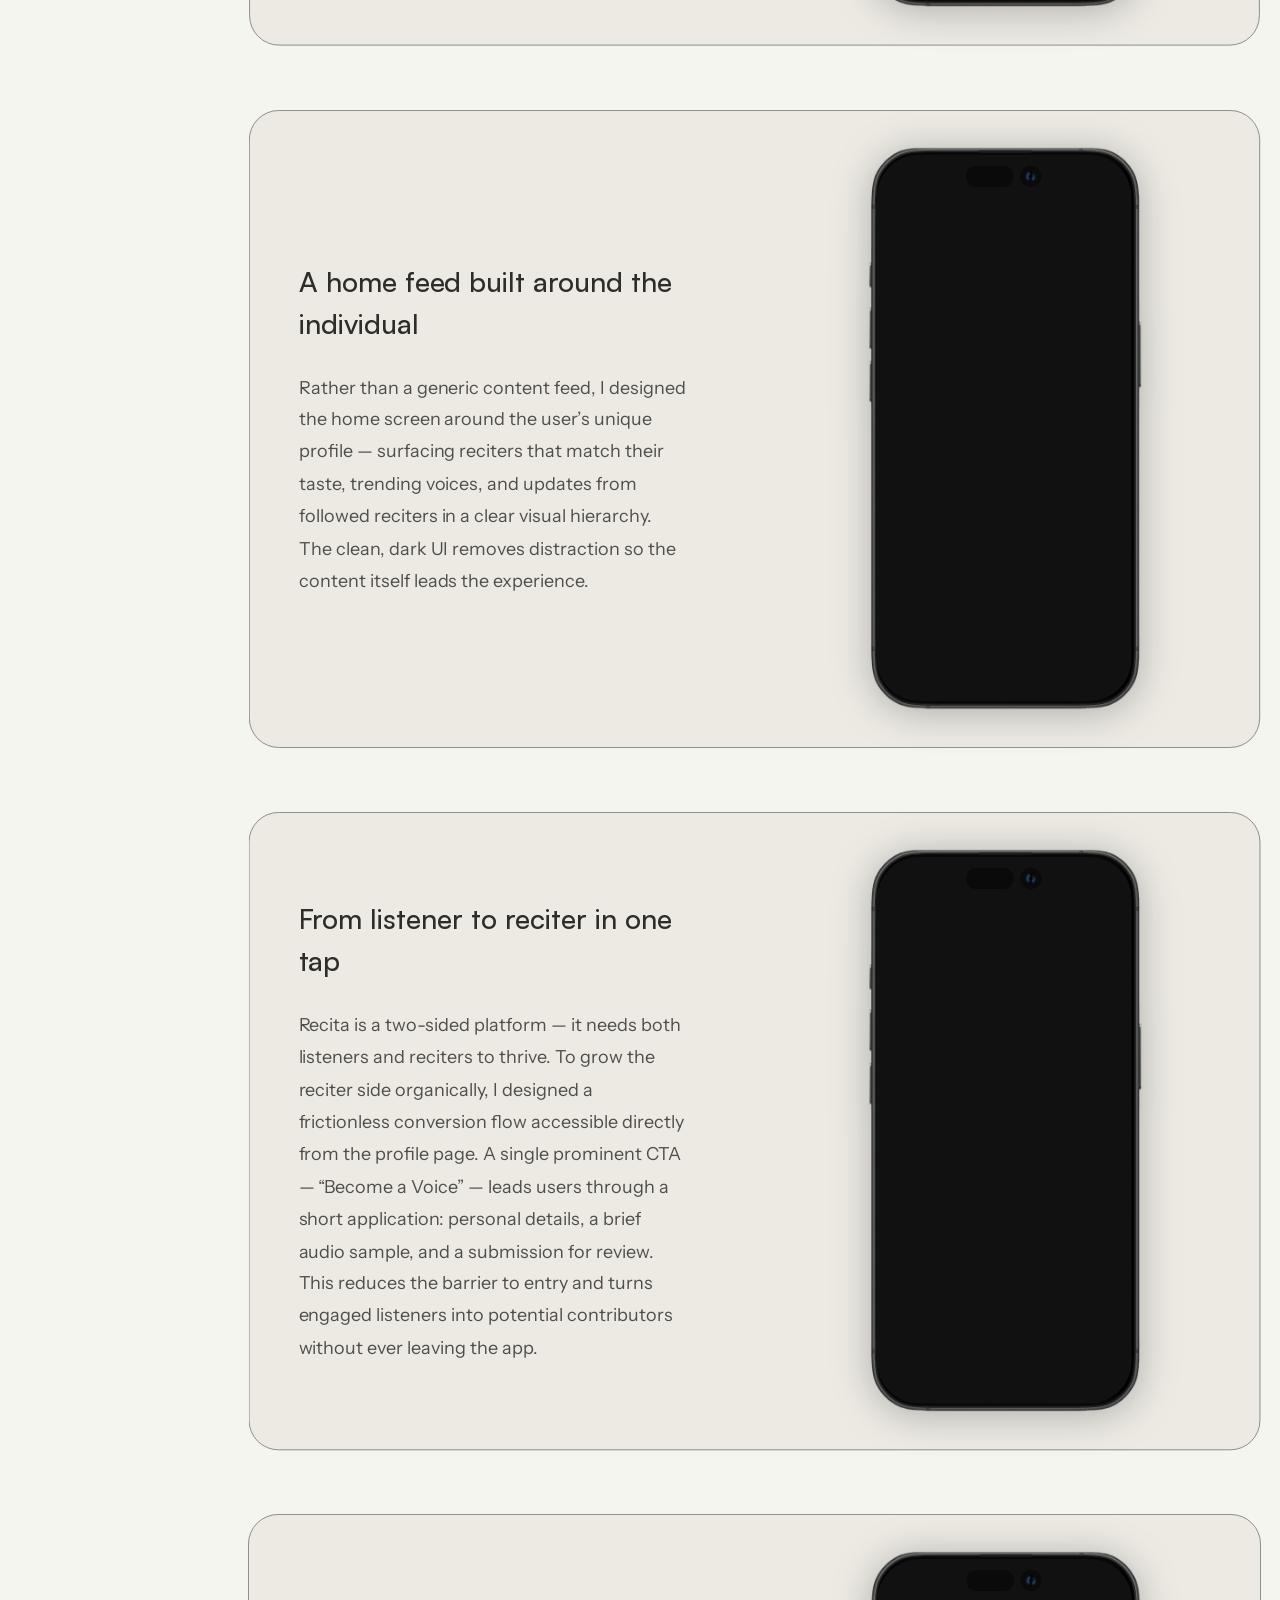
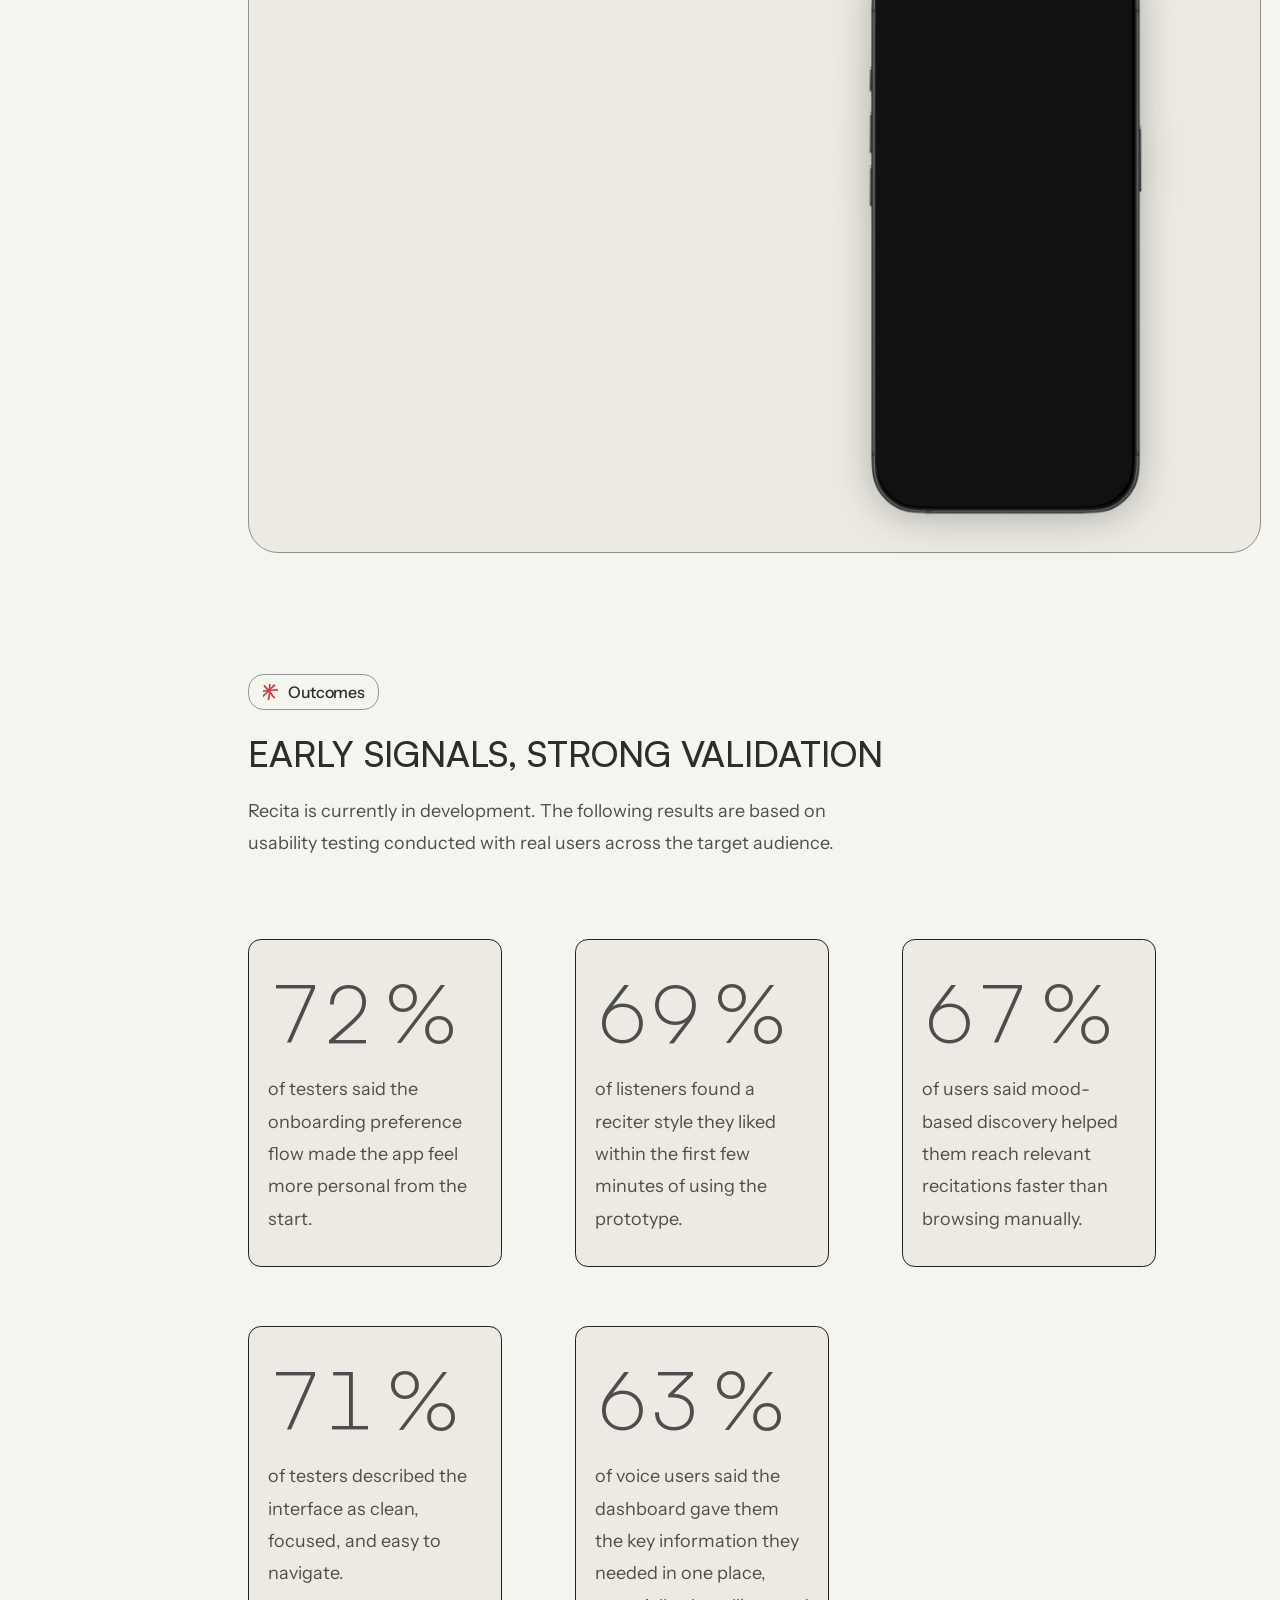
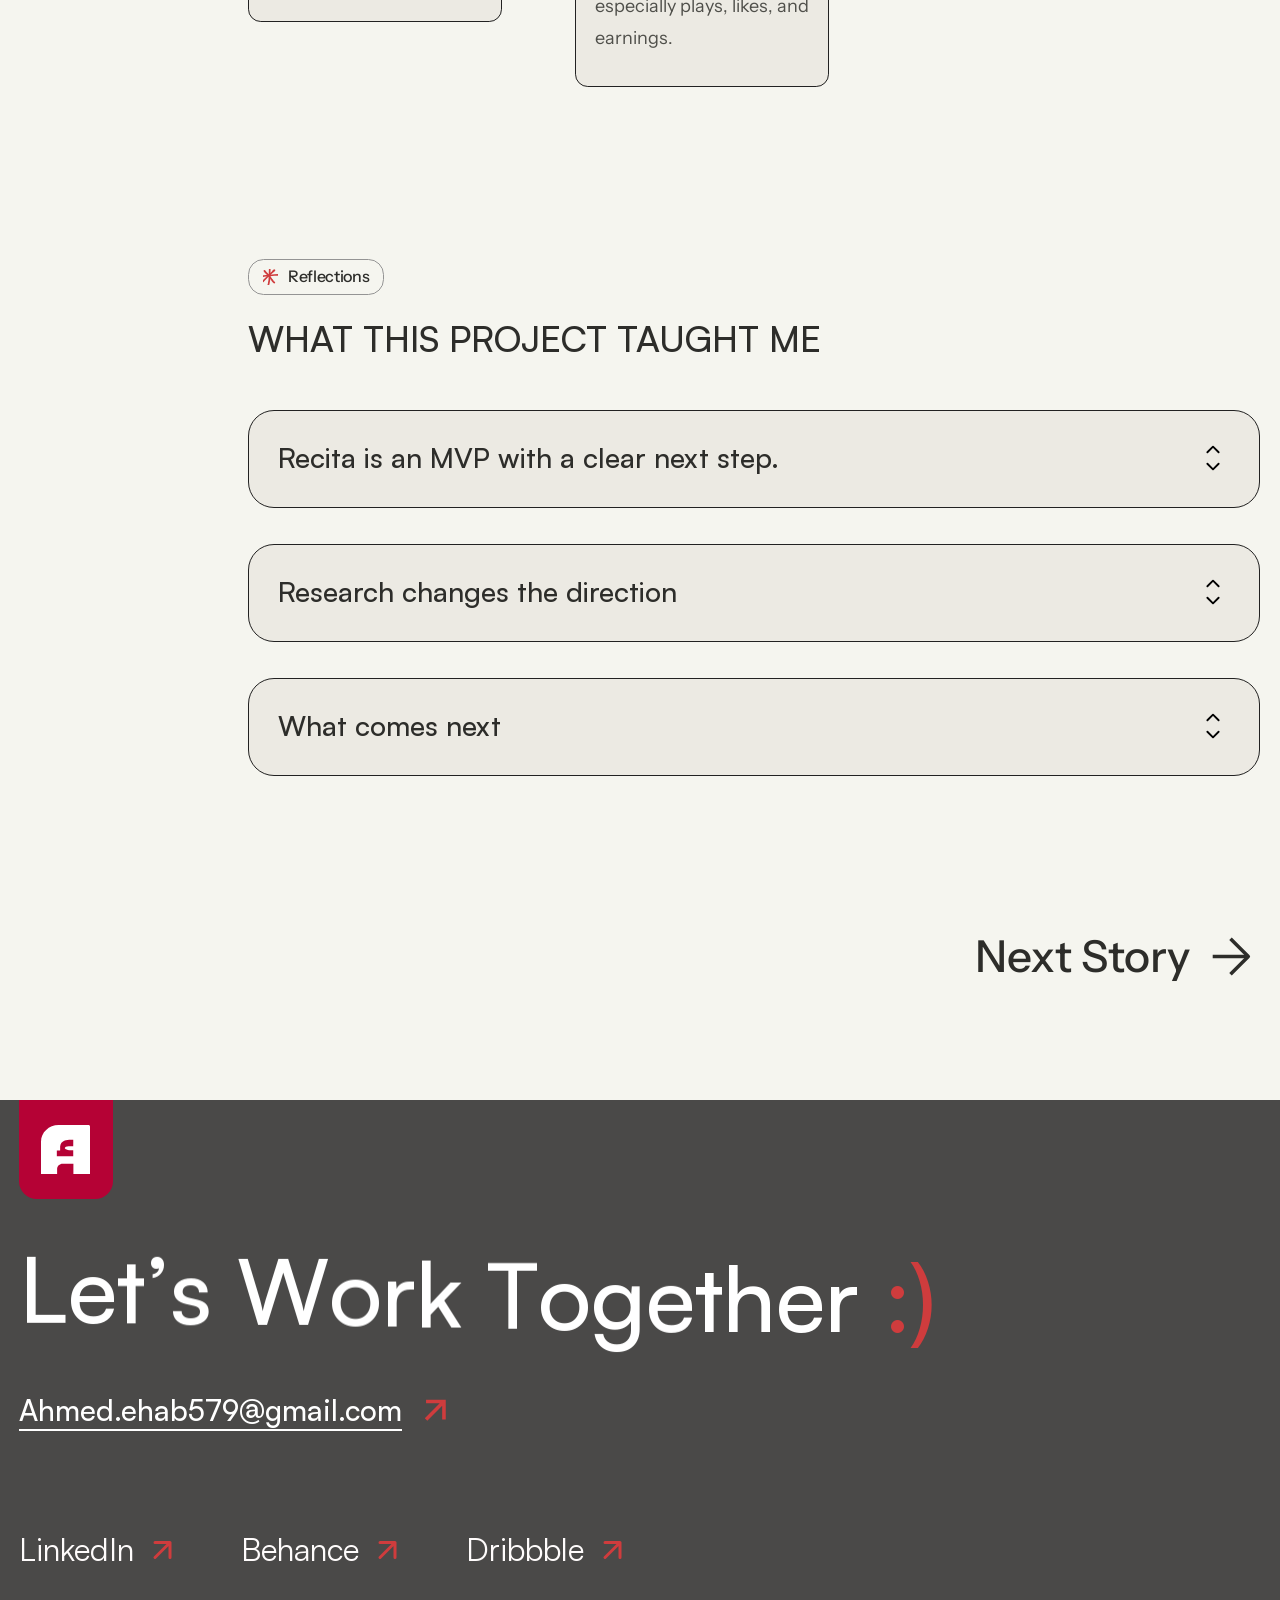
==== commit 02b1255f: "Phone layouts: new Home hero, Recita phone page and line updates Home - Phone hero follows Ahmed's F" ====
--- a/project.html
+++ b/project.html
@@ -23,7 +23,7 @@
   <link rel="stylesheet" href="css/tokens.css?v=2">
   <link rel="stylesheet" href="css/base.css?v=5">
   <link rel="stylesheet" href="css/header.css?v=9">
-  <link rel="stylesheet" href="css/project.css?v=22">
+  <link rel="stylesheet" href="css/project.css?v=37">
   <link rel="stylesheet" href="css/footer.css?v=6">
 
   <script>
@@ -32,8 +32,8 @@
   <script src="assets/vendor/motion-12.23.12.js" defer></script>
   <script src="assets/vendor/lenis-1.1.20.min.js" defer></script>
   <script src="js/fx.js?v=8" defer></script>
-  <script src="js/header.js?v=4" defer></script>
-  <script src="js/project.js?v=13" defer></script>
+  <script src="js/header.js?v=2?v=4" defer></script>
+  <script src="js/project.js?v=17" defer></script>
   <script src="js/footer.js?v=2" defer></script>
 </head>
 <body>
@@ -86,14 +86,14 @@
       <dl class="facts">
         <div class="facts__col">
           <div class="facts__item" data-fx="fact" data-delay="0"><dt>Project</dt><dd>Quran audio app concept</dd></div>
-          <div class="facts__item facts__item--2" data-fx="fact" data-delay="0.1"><dt>Platform</dt><dd>iOS app + pre-launch landing page</dd></div>
+          <div class="facts__item facts__item--2 facts__item--more" data-fx="fact" data-delay="0.1"><dt>Platform</dt><dd>iOS app + pre-launch landing page</dd></div>
         </div>
         <div class="facts__col">
-          <div class="facts__item" data-fx="fact" data-delay="0.3"><dt>Team</dt><dd><ul><li>A Designer (Me)</li><li>Developers</li></ul></dd></div>
+          <div class="facts__item facts__item--more" data-fx="fact" data-delay="0.3"><dt>Team</dt><dd><ul><li>A Designer (Me)</li><li>Developers</li></ul></dd></div>
           <div class="facts__item facts__item--2" data-fx="fact" data-delay="0.4"><dt>My Role</dt><dd>Sole UX/UI Designer</dd></div>
         </div>
         <div class="facts__col">
-          <div class="facts__item" data-fx="fact" data-delay="0.5"><dt>Skills</dt><dd><ul class="facts__skills"><li>UX research</li><li>UI design</li><li>Prototyping</li><li>User flows</li><li>Wireframe</li></ul></dd></div>
+          <div class="facts__item facts__item--more" data-fx="fact" data-delay="0.5"><dt>Skills</dt><dd><ul class="facts__skills"><li>UX research</li><li>UI design</li><li>Prototyping</li><li>User flows</li><li>Wireframe</li></ul></dd></div>
         </div>
         <div class="facts__col">
           <div class="facts__item" data-fx="fact" data-delay="0.6"><dt>Impact</dt><dd><ul class="facts__impact">
@@ -103,6 +103,11 @@
           </ul></dd></div>
         </div>
       </dl>
+      <!-- Phones: Project, My Role and Impact show first; Platform, Team and Skills open on tap -->
+      <button class="facts__more" type="button" aria-expanded="false" data-facts-more>
+        <span data-facts-label>See more details</span>
+        <svg viewBox="0 0 24 24" aria-hidden="true"><path d="M5 9.5 L12 16.5 L19 9.5"/></svg>
+      </button>
 
       <div class="cs-hero__video">
         <video src="assets/videos/project/K1v5oEaT1V2vKqLr6vXtTV5dQ.mp4" autoplay muted loop playsinline preload="metadata" aria-label="Recita app preview"></video>
@@ -114,7 +119,14 @@
       <!-- R5: sticky index, highlights the section on screen -->
       <aside class="cs-index" aria-label="On this page">
         <p class="cs-index__title">Index</p>
-        <ol class="cs-index__list" data-index>
+        <!-- Phones: a round button in the bottom-right corner with a reading-progress ring; tap opens the list -->
+        <button class="cs-index__fab" type="button" aria-expanded="false" aria-controls="index-list" aria-label="Page index" data-index-toggle>
+          <svg class="cs-index__ring" viewBox="0 0 56 56" aria-hidden="true"><circle class="ring-bg" cx="28" cy="28" r="25"/><circle class="ring-fg" cx="28" cy="28" r="25" pathLength="1" data-index-progress/></svg>
+          <svg class="cs-index__icon" viewBox="0 0 24 24" aria-hidden="true"><path d="M4 7H20M4 12H20M4 17H14"/></svg>
+        </button>
+        <span class="cs-index__peek" aria-hidden="true" data-index-label>Index</span>
+        <span class="cs-index__scrim" data-index-scrim aria-hidden="true"></span>
+        <ol class="cs-index__list" id="index-list" data-index>
           <li><a href="#overview">Overview</a></li>
           <li><a href="#problem">Problem</a></li>
           <li><a href="#solution">Solutions</a></li>
@@ -144,6 +156,10 @@
           </div>
           <img class="cs-problem__img" style="left: 704px; top: 183px" src="assets/images/project/HrMXqnqYJuwufWFA9pWvrhIPjcs.png" width="225" height="262" alt="A listener with headphones, eyes closed" data-fx="problem-img" loading="lazy">
           <p class="cs-problem__text t-body-xl" style="left: 0; top: 258px; width: 475px" data-split="words" data-fx="lines" data-y="20" data-dur="2" data-bounce="0">You're at a masjid you've never visited before, and the recitation leaves you breathless. Then you leave, and you never find that voice again.</p>
+          <!-- Phones: dashed lines that fill with the scroll (js/project.js builds them to fit) -->
+          <div class="pflow pflow--1" data-flow="corner" aria-hidden="true"><span></span></div>
+          <div class="pflow pflow--2" data-flow="down" aria-hidden="true"><span></span></div>
+          <div class="pflow pflow--3" data-flow="down" aria-hidden="true"><span></span></div>
           <svg class="dash" style="left: 482px; top: 325px; width: 212px" viewBox="0 0 212 4" preserveAspectRatio="none" aria-hidden="true" data-fx="dash" data-from="x60"><path d="M2 2 H210"/></svg>
           <svg class="dash dash--v" style="left: 815px; top: 457px; height: 204px" viewBox="0 0 4 204" preserveAspectRatio="none" aria-hidden="true" data-fx="dash" data-from="y-60"><path d="M2 2 V202"/></svg>
           <svg class="dash" style="left: 246px; top: 768px; width: 290px" viewBox="0 0 290 4" preserveAspectRatio="none" aria-hidden="true" data-fx="dash" data-from="x-60"><path d="M2 2 H288"/></svg>
@@ -159,11 +175,11 @@
           </div>
           <div class="cs-solution__rows">
             <div class="cs-solution__row" style="width: 780px">
-              <p class="t-body-xl" data-split="words" data-fx="lines" data-y="20" data-dur="2" data-bounce="0" data-delay="0.2"><b>On one side,</b> I built a calm, distraction-free space where <b>Seekers</b> <span class="avatar-gap" aria-hidden="true"></span> can effortlessly discover new voices and return to the recitations they love.</p>
+              <p class="t-body-xl" data-split="words" data-fx="lines" data-y="20" data-dur="2" data-bounce="0" data-delay="0.2"><b>On one side,</b> I built a calm, distraction-free space where <b>Seekers</b> <span class="avatar-gap avatar-gap--seeker" aria-hidden="true"></span><br class="m-br"> can effortlessly discover new voices and return to the recitations they love.</p>
               <img class="avatar" style="left: 650px; top: -32.5px; --r: -5deg" src="assets/images/project/HrMXqnqYJuwufWFA9pWvrhIPjcs.png" width="59" height="69" alt="" data-fx="avatar" loading="lazy">
             </div>
             <div class="cs-solution__row" style="width: 867px">
-              <p class="t-body-xl" data-split="words" data-fx="lines" data-y="20" data-dur="2" data-bounce="0" data-delay="0.2"><b>On the other side,</b> I created a structured, trustworthy environment for <b>Voices</b> <span class="avatar-gap" aria-hidden="true"></span> By giving creators a clear path to join, upload content</p>
+              <p class="t-body-xl" data-split="words" data-fx="lines" data-y="20" data-dur="2" data-bounce="0" data-delay="0.2"><b>On the other side,</b> I created a structured, trustworthy environment for <b>Voices</b> <span class="avatar-gap avatar-gap--voice" aria-hidden="true"></span><br class="m-br"> By giving creators a clear path to join, upload content</p>
               <img class="avatar avatar--framed" style="left: 782px; top: -34.5px; --r: 5deg" src="assets/images/project/NQO6JGEc2CeuKsoFh5yEvF1is2w.png" width="59" height="69" alt="" data-fx="avatar" loading="lazy">
             </div>
           </div>
@@ -177,8 +193,8 @@
           </div>
 
           <!-- R17: hand-drawn line from Research down through the key insights -->
-          <svg class="cs-line cs-line--research" viewBox="0 0 280 1686" aria-hidden="true" data-draw>
-            <path pathLength="1" d="M 0 66.752 C 9.5 71.752 63.5 64.124 69.834 61.054 C 72.097 59.957 91.738 91.608 92.937 93.056 C 94.137 94.504 95.745 95.819 97.977 96.56 C 102.832 98.17 108.513 96.314 113.439 93.512 C 118.2 90.804 120.421 85.734 121.427 80.845 C 122.375 76.235 120.928 71.217 118.207 65.506 C 111.844 52.152 97.678 47.65 86.194 44.329 C 79.49 42.389 76.296 36.199 75.256 32.284 C 74.236 28.444 75.634 22.992 77.173 17.191 C 78.31 12.905 82.225 9.056 87.453 4.701 C 92.537 0.464 98.512 -0.512 103.409 0.223 C 108.786 1.031 111.445 7.31 113.07 12.134 C 114.583 16.629 113.727 21.489 112.352 25.746 C 109.999 33.025 99.618 38.686 83.669 47.628 C 71.53 54.434 63.086 70.935 60.717 80.462 C 59.36 85.918 61.441 93.567 64.453 101.673 C 66.907 108.274 71.609 111.34 75.495 112.77 C 79.801 114.356 84.037 112.659 86.721 110.951 C 88.11 110.067 88.856 108.237 88.893 105.695 C 89.138 88.705 73.172 55.282 67.5 48.81 C 64.835 45.768 56.293 44.874 44.841 45.635 C 39.545 45.987 38.001 64.379 35.352 66.998 C 30.632 71.665 30.254 78.337 31.326 83.375 C 32.207 87.515 41.474 87.089 49.268 86.458 C 64.42 85.232 61.495 44.036 60.813 31.562 C 60.43 24.557 58.054 18.649 58.388 14.825 C 58.556 12.908 60.438 11.389 62.396 10.419 C 73.992 4.676 99.615 11.798 112.345 18.703 C 122.881 24.418 129.469 40.457 134.502 50.31 C 137.303 55.792 132.96 60.354 131.7 64.26 C 129.923 69.772 124.693 72.861 120.999 74.836 C 107.648 81.974 85.829 79.83 73.734 77.832 C 59.348 75.456 40.867 58.264 36.15 46.49 C 34.311 41.901 34.91 37.558 35.353 33.63 C 35.57 31.705 40.501 21.31 49.269 22.31 C 55.461 23.016 57.291 32.33 60.457 33.63 C 67.139 36.373 76.689 48.74 87.897 60.035 C 93.472 65.654 115.495 66.165 154.474 66.752 C 161.237 66.854 2.867 67.22 30.064 67.486 C 57.259 67.752 109.968 68.008 137.925 67.806 C 167.502 67.591 185.518 66.387 211.869 66.664 C 224.944 66.801 230.858 67.748 235.902 69.501 C 244.504 72.491 253.241 76.413 257.503 84.81 C 261.686 93.05 260.799 116.81 261.003 117.31 C 262.066 119.917 258.581 124.94 261.003 157.81 C 263.57 192.651 262.016 1408.77 262.242 1443.92 C 262.503 1484.31 261.503 1538.31 261.503 1549.81 C 261.503 1556.81 263.065 1565.94 261.503 1575.31 C 258.503 1593.31 261.503 1679.81 261.503 1686.31"/>
+          <svg class="cs-line cs-line--research" viewBox="0 0 280 2150" aria-hidden="true" data-draw>
+            <path pathLength="1" d="M 0 66.752 C 9.5 71.752 63.5 64.124 69.834 61.054 C 72.097 59.957 91.738 91.608 92.937 93.056 C 94.137 94.504 95.745 95.819 97.977 96.56 C 102.832 98.17 108.513 96.314 113.439 93.512 C 118.2 90.804 120.421 85.734 121.427 80.845 C 122.375 76.235 120.928 71.217 118.207 65.506 C 111.844 52.152 97.678 47.65 86.194 44.329 C 79.49 42.389 76.296 36.199 75.256 32.284 C 74.236 28.444 75.634 22.992 77.173 17.191 C 78.31 12.905 82.225 9.056 87.453 4.701 C 92.537 0.464 98.512 -0.512 103.409 0.223 C 108.786 1.031 111.445 7.31 113.07 12.134 C 114.583 16.629 113.727 21.489 112.352 25.746 C 109.999 33.025 99.618 38.686 83.669 47.628 C 71.53 54.434 63.086 70.935 60.717 80.462 C 59.36 85.918 61.441 93.567 64.453 101.673 C 66.907 108.274 71.609 111.34 75.495 112.77 C 79.801 114.356 84.037 112.659 86.721 110.951 C 88.11 110.067 88.856 108.237 88.893 105.695 C 89.138 88.705 73.172 55.282 67.5 48.81 C 64.835 45.768 56.293 44.874 44.841 45.635 C 39.545 45.987 38.001 64.379 35.352 66.998 C 30.632 71.665 30.254 78.337 31.326 83.375 C 32.207 87.515 41.474 87.089 49.268 86.458 C 64.42 85.232 61.495 44.036 60.813 31.562 C 60.43 24.557 58.054 18.649 58.388 14.825 C 58.556 12.908 60.438 11.389 62.396 10.419 C 73.992 4.676 99.615 11.798 112.345 18.703 C 122.881 24.418 129.469 40.457 134.502 50.31 C 137.303 55.792 132.96 60.354 131.7 64.26 C 129.923 69.772 124.693 72.861 120.999 74.836 C 107.648 81.974 85.829 79.83 73.734 77.832 C 59.348 75.456 40.867 58.264 36.15 46.49 C 34.311 41.901 34.91 37.558 35.353 33.63 C 35.57 31.705 40.501 21.31 49.269 22.31 C 55.461 23.016 57.291 32.33 60.457 33.63 C 67.139 36.373 76.689 48.74 87.897 60.035 C 93.472 65.654 115.495 66.165 154.474 66.752 C 161.237 66.854 2.867 67.22 30.064 67.486 C 57.259 67.752 109.968 68.008 137.925 67.806 C 167.502 67.591 185.518 66.387 211.869 66.664 C 224.944 66.801 230.858 67.748 235.902 69.501 C 244.504 72.491 253.241 76.413 257.503 84.81 C 261.686 93.05 260.799 116.81 261.003 117.31 C 262.066 119.917 258.581 124.94 261.003 157.81 C 263.57 192.651 262.016 1408.77 262.242 1443.92 C 262.503 1484.31 261.503 1538.31 261.503 1549.81 C 261.503 1556.81 263.065 1565.94 261.503 1575.31 C 258.503 1593.31 261.503 1679.81 261.503 1686.31 L 261.503 2140"/>
           </svg>
           <!-- R17: second line, from MVP's features down to Planning -->
           <svg class="cs-line cs-line--mvp" viewBox="0 0 115 526" preserveAspectRatio="none" aria-hidden="true" data-draw>
@@ -198,11 +214,14 @@
             </ul>
           </div>
 
+          <!-- Phones: Ahmed's hand-drawn lines from the Framer phone frame (the long desktop lines are hidden there) -->
           <!-- Key insights (R18, R19) -->
           <div class="insights" data-fx="insights">
             <div class="insights__aside">
+          <svg class="cs-line cs-line--step cs-line--knot" viewBox="0 0 90 270" aria-hidden="true" data-draw data-duration="2.4"><path pathLength="1" transform="translate(98 0) rotate(90)" d="M 0 45.338 C 9.045 48.236 60.109 50.891 65.033 48.455 C 66.792 47.584 82.059 72.704 82.991 73.853 C 83.924 75.002 85.174 76.046 86.909 76.634 C 90.682 77.911 95.098 76.438 98.927 74.215 C 102.628 72.066 104.355 68.042 105.137 64.162 C 105.873 60.503 104.749 56.521 102.634 51.988 C 97.688 41.39 86.676 37.817 77.75 35.181 C 72.538 33.642 70.056 28.729 69.247 25.622 C 68.454 22.574 69.541 18.248 70.737 13.644 C 71.621 10.242 74.664 7.187 78.728 3.731 C 82.68 0.369 87.324 -0.406 91.131 0.177 C 95.311 0.818 97.377 5.802 98.641 9.63 C 99.817 13.198 99.151 17.055 98.082 20.433 C 96.253 26.21 88.184 30.703 75.787 37.8 C 66.351 43.201 59.787 56.297 57.946 63.858 C 56.891 68.188 58.509 74.258 60.85 80.692 C 62.758 85.93 66.412 88.364 69.433 89.498 C 72.78 90.757 76.073 89.41 78.159 88.055 C 79.239 87.353 79.819 85.901 79.847 83.884 C 80.038 70.4 67.627 43.874 63.218 38.738 C 61.147 36.323 54.507 35.614 45.605 36.218 C 41.489 36.497 40.289 51.094 38.229 53.172 C 34.561 56.876 34.267 62.171 35.1 66.17 C 35.785 69.455 42.988 69.117 49.047 68.616 C 60.824 67.643 58.551 34.949 58.021 25.049 C 57.723 19.49 55.876 14.801 56.136 11.766 C 56.266 10.245 57.729 9.039 59.251 8.269 C 68.265 3.711 88.182 9.364 98.077 14.844 C 106.267 19.379 111.388 32.108 115.3 39.928 C 117.477 44.279 114.101 47.899 113.122 50.999 C 111.741 55.374 107.675 57.825 104.804 59.393 C 94.426 65.058 77.466 63.356 68.064 61.77 C 56.882 59.885 42.516 46.241 38.85 36.896 C 37.42 33.254 37.886 29.808 38.23 26.69 C 38.399 25.162 42.232 16.913 49.047 17.706 C 53.86 18.267 55.283 25.658 57.744 26.69 C 62.938 28.867 79.073 47.646 79.073 47.646 C 79.073 47.646 100.526 52.511 130.824 52.977 C 136.081 53.058 96.229 53.974 117.961 53.813 C 140.951 53.643 154.955 52.687 175.438 52.907 C 185.601 53.016 191.268 52.556 195.75 52.977 C 212 52.9 228 53.05 242 52.95 C 254 52.9 260 53 270 52.98"/></svg>
               <h3 class="insights__title t-h1-lower" data-fx="step-title">Key insights</h3>
               <p class="insights__text" data-fx="step-text">Based on the results I got from the survey, online meeting notes and opportunities in leading companies’ gaps and weaknesses, I found that:</p>
+              <svg class="cs-line cs-line--step cs-line--short" viewBox="-3 0 6 55" aria-hidden="true" data-draw data-duration="0.7"><path pathLength="1" transform="translate(0.2 0) rotate(90)" d="M 0 0.195 C 5.89 0.037 0.987 -0.308 18.093 0.623 C 21.061 0.785 31.717 0.044 43.282 0.484 C 49.02 0.701 52.22 -0.218 54.75 0.623"/></svg>
             </div>
             <div class="insights__cards">
               <div class="insight-wrap" style="--top: 40px; height: 282px; --offset: 46px; --rot: 1deg">
@@ -220,6 +239,7 @@
             </div>
           </div>
 
+          <svg class="cs-line cs-line--step cs-line--to02" viewBox="-3 0 6 152" aria-hidden="true" data-draw data-duration="1.4"><path pathLength="1" transform="translate(0.2 0) rotate(90)" d="M 0 0.195 C 16.339 0.037 2.737 -0.308 50.186 0.623 C 58.419 0.785 87.976 0.044 120.054 0.484 C 135.97 0.701 144.845 -0.218 151.863 0.623"/></svg>
           <!-- Step 02: MVP's features -->
           <div class="step-block cs-mvp">
             <span class="step-block__numclip" aria-hidden="true"><span class="step-block__num" data-fx="step-num">02</span></span>
@@ -234,6 +254,7 @@
             </ul>
           </div>
 
+          <svg class="cs-line cs-line--step cs-line--to03" viewBox="-3 0 6 142" aria-hidden="true" data-draw data-duration="1.4"><path pathLength="1" transform="translate(0.6 0) rotate(90)" d="M 0 0.625 C 15.26 0.118 2.556 -0.986 46.872 1.995 C 54.562 2.513 82.167 0.141 112.127 1.548 C 126.992 2.244 135.281 -0.697 141.836 1.995"/></svg>
           <!-- Step 03: Planning (R20, R21) -->
           <div class="cs-planning">
             <div class="step-block">
@@ -300,7 +321,7 @@
             <div class="decision-wrap">
               <article class="decision">
                 <div class="decision__text">
-                  <h3 class="decision__title" data-fx="dec-title">Designing search around real user behavior</h3>
+                  <h3 class="decision__title" data-fx="dec-title">Designing search around real <br class="m-break">user behavior</h3>
                   <p class="decision__body" data-fx="dec-body">80% of users search for reciters by country. 70% want mood-based discovery without endless scrolling. These findings directly shaped the search page layout — placing country and mood filters prominently so users find what they need in seconds, not minutes.</p>
                 </div>
                 <div class="phone decision__phone">
@@ -314,7 +335,7 @@
             <div class="decision-wrap">
               <article class="decision">
                 <div class="decision__text">
-                  <h3 class="decision__title" data-fx="dec-title">A home feed built around the individual</h3>
+                  <h3 class="decision__title" data-fx="dec-title">A home feed built around <br class="m-break">the individual</h3>
                   <p class="decision__body" data-fx="dec-body">Rather than a generic content feed, I designed the home screen around the user’s unique profile — surfacing reciters that match their taste, trending voices, and updates from followed reciters in a clear visual hierarchy. The clean, dark UI removes distraction so the content itself leads the experience.</p>
                 </div>
                 <div class="phone decision__phone">
@@ -375,7 +396,7 @@
         <section class="cs-reflections" id="reflections" data-section>
           <div class="intro">
             <p class="badge" data-fx="badge"><svg aria-hidden="true"><use href="#spark"/></svg>Reflections</p>
-            <h2 class="intro__title t-h3-cap" data-fx="intro-title">What This Project Taught Me</h2>
+            <h2 class="intro__title t-h3-cap" data-fx="intro-title">What This Project <br class="m-break">Taught Me</h2>
           </div>
           <div class="faq" data-faq>
             <div class="faq__item" data-fx="faq-item">
--- a/css/project.css
+++ b/css/project.css
@@ -121,8 +121,8 @@
 .cs-line { position: absolute; z-index: 0; overflow: visible; pointer-events: none; }
 .cs-line path { fill: none; stroke: var(--border); stroke-width: 2; stroke-linecap: round; stroke-linejoin: round; }
 .motion-ready .cs-line { opacity: 0; }   /* drawn by js/project.js (FX.draw) */
-.cs-line--research { left: 469px; top: 389px; width: 276px; height: 1661px; }   /* exactly as in Framer */
-.cs-line--mvp { left: 215px; top: 2666px; width: 109px; height: 463px; }
+.cs-line--research { left: 469px; top: 389px; width: 276px; height: 2118px; }   /* top part exactly as in Framer; the tail below the last card, curving to the "02", is added (Ahmed, 2026-11-23) */
+.cs-line--mvp { left: 215px; top: 2866px; width: 109px; height: 463px; }
 
 .step-block { position: relative; z-index: 1; display: flow-root; }   /* flow-root: the title's margin stays inside */
 /* As in Framer, the step frame clips its big number: the part left of (and above) the frame is hidden.
@@ -153,10 +153,10 @@
    ends where it does in the original: hidden behind the last card. Only the sticky text gets a longer track: the block is
    1759px tall and pulled back up by 155px (margin-bottom), so nothing below it moves, and the text waits until the stack
    is complete and leaves with it. The extra 155px is the empty gap before MVP. */
-.insights { position: relative; margin-top: 36px; margin-bottom: -155px; height: 1759px; display: grid; grid-template-columns: 414px 562px; }
+.insights { position: relative; margin-top: 36px; margin-bottom: 45px; height: 1759px; display: grid; grid-template-columns: 414px 562px; }
 .insights__aside {
   position: sticky; top: 0; align-self: start;
-  height: 100vh; width: 286px; margin-left: 40px; padding-top: 24px;   /* 12px lower than centre: puts "Key insights" on the same line as the "92 %" of the finished stack (measured) */
+  height: 100vh; width: 286px; margin-left: 40px;   /* text block centred on the screen, same centre as the finished card stack (Ahmed, 2026-11-23) */
   display: flex; flex-direction: column; justify-content: center; gap: 16px;
 }
 .insights__title { color: var(--text-secondary); }
@@ -249,8 +249,8 @@
 .faq__item { position: relative; background: var(--surface); border-radius: 26px; }
 /* Stacked start (Framer "Closed"): each row sits 13px lower than the one before and behind it. Set by js/project.js */
 .faq--deck .faq__item:nth-child(1) { z-index: 3; }
-.faq--deck .faq__item:nth-child(2) { z-index: 2; margin-top: -121px; }   /* 36px gap − 121px = 13px step */
-.faq--deck .faq__item:nth-child(3) { z-index: 1; margin-top: -121px; }
+.faq--deck .faq__item:nth-child(2) { z-index: 2; margin-top: var(--deck, -121px); }   /* 36px gap − 121px = 13px step (js sets --deck from the real heights) */
+.faq--deck .faq__item:nth-child(3) { z-index: 1; margin-top: var(--deck, -121px); }
 .faq__item::after { content: ""; position: absolute; inset: 0; border: 1px solid rgb(34 34 34); border-radius: inherit; pointer-events: none; }
 .faq__item h3 { margin: 0; }
 .faq__head {
@@ -277,3 +277,320 @@
 .next-story__link { display: inline-flex; align-items: flex-start; gap: 10px; font: 500 44px/1.4 var(--font-body); color: var(--text-primary); }
 .next-story__link svg { width: 61px; height: 61px; fill: none; stroke: var(--text-primary); stroke-width: 1.4; stroke-linejoin: round; transition: transform 0.3s cubic-bezier(0.12, 0.23, 0.5, 1); }
 .next-story__link:hover svg { transform: translateX(6px); }
+
+/* Phone-only parts, hidden on desktop and tablet */
+.cs-index__fab, .cs-index__peek, .cs-index__scrim, .cs-line--step, .facts__more { display: none; }
+
+/* ===================== Phones (under 810px, Framer's phone breakpoint) =====================
+   Proposed 2026-11-23, approved by Ahmed (pinned Index bar, one short line per step, tablet later).
+   Everything that is absolutely placed on desktop becomes a normal flow of blocks; entrance animations
+   are unchanged. Only sticky and stack distances differ. */
+@media (max-width: 809px) {
+  .cs { width: calc(100% - 32px); margin-left: 16px; padding-top: 104px; }
+  .t-h3-cap { font-size: 26px; line-height: 1.4; }
+  .t-body-xl { font-size: 18px; line-height: 1.7; }
+  .intro { width: auto !important; gap: 12px; }
+  .badge { height: 32px; font-size: 14px; }
+
+  /* ----- Intro ----- */
+  .cs-hero__head { flex-direction: column; align-items: flex-start; gap: 10px; margin-top: 16px; }
+  .cs-hero__title { width: auto; font-size: 34px; line-height: 1.3; }
+  .cs-hero__read { font-size: 15px; }
+  .facts {
+    width: 100%; height: auto; margin: 28px 0 0; padding: 22px 20px 24px;
+    grid-template-columns: 1fr 1fr; gap: 22px 16px; border-radius: 22px;
+  }
+  .facts__col { display: contents; }
+  .facts__item--2 { position: static; }
+  .facts dt { font-size: 14px; }
+  .facts dd { max-width: none; font-size: 15px; margin-top: 8px; }
+  .facts ul { margin-top: 10px; padding-left: 18px; }
+  .facts__col:nth-child(3) .facts__item, .facts__col:nth-child(4) .facts__item { grid-column: 1 / -1; }   /* Skills and Impact use the full width */
+  /* Progressive disclosure: Project, My Role and Impact first; Platform, Team and Skills open with the button below */
+  .facts { padding-bottom: 68px; }
+  .facts__col:nth-child(1) .facts__item:first-child { order: 1; }
+  .facts__col:nth-child(2) .facts__item--2 { order: 2; }
+  .facts__col:nth-child(4) .facts__item { order: 3; }
+  .facts__item--more { order: 4; }
+  .facts:not(.is-open) .facts__item--more { display: none; }
+  .facts__col:nth-child(3) .facts__item { order: 6; }
+  .facts__col:nth-child(2) .facts__item:first-child { order: 5; }
+  .facts__more {
+    position: relative; display: flex; align-items: center; justify-content: center; gap: 8px;
+    width: 100%; height: 44px; margin: -56px 0 12px;
+    font: 500 15px/1 var(--font-body); color: var(--text-primary);
+  }
+  .facts__more svg { width: 18px; height: 18px; fill: none; stroke: var(--accent); stroke-width: 2.2; stroke-linecap: round; stroke-linejoin: round; transition: transform 0.25s ease; }
+  .facts__more[aria-expanded="true"] svg { transform: rotate(180deg); }
+  .facts__skills { grid-template-columns: 1fr 1fr; row-gap: 6px; }
+  .facts__impact { width: auto; padding-left: 18px !important; gap: 10px; }
+  .cs-hero__video { width: 100%; height: auto; aspect-ratio: 3 / 2; margin: 16px 0 0; border-radius: 22px; }
+
+  /* ----- Body: the Index becomes a floating round button in the bottom-right corner (thumb reach) -----
+     A ring around it fills as you read; tap opens a small sheet with the 7 sections (done / current / next).
+     When the section changes, a pill peeks out for a moment with its name, so the button is noticed and
+     says where you are. It appears once the hero is passed and steps away at the footer. (Ahmed, 2026-11-23) */
+  .cs-body { grid-template-columns: minmax(0, 1fr); margin-top: 48px; }
+  .cs-main { min-width: 0; }
+  /* --bar-top: space the header takes at the top while it is on screen (stacked cards stick below it) */
+  :root { --bar-top: 0px; }
+  html:not(.header-hidden) { --bar-top: 82px; }
+  .cs-index { position: static; height: 0; padding: 0; margin: 0; }
+  .cs-index__title { display: none; }
+  .cs-index__fab {
+    position: fixed; z-index: 60; right: 16px; bottom: calc(16px + env(safe-area-inset-bottom));
+    display: grid; place-items: center; width: 56px; height: 56px; border-radius: 50%;
+    background: var(--surface); box-shadow: 0 4px 16px rgba(0, 0, 0, 0.16);
+    opacity: 0; scale: 0.6; pointer-events: none;
+    transition: opacity 0.3s ease, scale 0.4s cubic-bezier(0.34, 1.56, 0.64, 1);
+  }
+  .cs-index__fab::after { content: ""; position: absolute; inset: 0; border: 1px solid rgb(34 34 34); border-radius: inherit; pointer-events: none; }
+  .cs-index.is-active .cs-index__fab { opacity: 1; scale: 1; pointer-events: auto; }
+  .cs-index__ring { position: absolute; inset: 0; width: 100%; height: 100%; rotate: -90deg; }
+  .cs-index__ring circle { fill: none; stroke-width: 3; }
+  .cs-index__ring .ring-bg { stroke: var(--border); opacity: 0.3; }
+  .cs-index__ring .ring-fg { stroke: var(--accent); stroke-linecap: round; stroke-dasharray: 1 1; stroke-dashoffset: 1; }
+  .cs-index__icon { position: relative; width: 22px; height: 22px; fill: none; stroke: var(--text-primary); stroke-width: 2; stroke-linecap: round; stroke-linejoin: round; transition: rotate 0.3s ease; }
+  .cs-index.is-open .cs-index__icon { rotate: 90deg; }
+  .cs-index__peek {
+    position: fixed; z-index: 59; right: calc(16px + 56px + 8px); bottom: calc(16px + 8px + env(safe-area-inset-bottom));
+    display: flex; align-items: center; height: 40px; padding: 0 16px; border-radius: 20px;
+    background: var(--surface); box-shadow: 0 4px 16px rgba(0, 0, 0, 0.12);
+    font: 500 15px/1 var(--font-display); color: var(--accent); white-space: nowrap;
+    opacity: 0; translate: 16px 0; pointer-events: none;
+    transition: opacity 0.3s ease, translate 0.4s cubic-bezier(0.12, 0.23, 0.5, 1);
+  }
+  .cs-index__peek::after { content: ""; position: absolute; inset: 0; border: 1px solid rgb(34 34 34); border-radius: inherit; }
+  .cs-index.is-active.is-peek:not(.is-open) .cs-index__peek { opacity: 1; translate: 0 0; }
+  .cs-index__scrim { display: block; position: fixed; z-index: 55; inset: 0; background: rgba(20, 20, 20, 0.16); opacity: 0; pointer-events: none; transition: opacity 0.25s ease; }
+  .cs-index.is-open .cs-index__scrim { opacity: 1; pointer-events: auto; }
+  .cs-index__list {
+    position: fixed; z-index: 58; right: 16px; bottom: calc(16px + 56px + 10px + env(safe-area-inset-bottom));
+    width: min(264px, calc(100vw - 32px)); margin: 0; padding: 6px; gap: 0;
+    background: var(--surface); border-radius: 20px; box-shadow: 0 8px 28px rgba(0, 0, 0, 0.2);
+    opacity: 0; visibility: hidden; transform: translateY(10px) scale(0.96); transform-origin: 100% 100%;
+    transition: opacity 0.25s ease, transform 0.3s cubic-bezier(0.12, 0.23, 0.5, 1), visibility 0s linear 0.3s;
+  }
+  .cs-index__list::after { content: ""; position: absolute; inset: 0; border: 1px solid rgb(34 34 34); border-radius: inherit; pointer-events: none; }
+  .cs-index.is-open .cs-index__list { opacity: 1; visibility: visible; transform: none; transition: opacity 0.25s ease, transform 0.3s cubic-bezier(0.12, 0.23, 0.5, 1); }
+  .cs-index__list li { height: auto; }
+  .cs-index__list a {
+    display: flex; align-items: center; gap: 12px; padding: 0 12px; height: 48px; border-radius: 14px;
+    font-size: 17px; line-height: 1.2; opacity: 1; transform: none !important; color: var(--text-secondary);
+  }
+  .cs-index__list a:active { background: var(--surface-hover); }
+  .cs-index__list a::before { content: ""; flex: none; width: 10px; height: 10px; border-radius: 50%; border: 1.5px solid var(--border); }
+  .cs-index__list a.is-done::before { background: var(--text-secondary); border-color: var(--text-secondary); }
+  .cs-index__list a[aria-current="true"]::before { background: var(--accent); border-color: var(--accent); }
+
+  .cs-main > section + section { margin-top: 80px; }
+  .cs-main > .cs-outcomes, .cs-main > .cs-reflections { margin-top: 80px; }
+  .cs-main > section { scroll-margin-top: 100px; }
+
+  /* ----- Overview ----- */
+  .cs-overview { min-height: 0; }
+  .cs-overview__text { position: static; width: auto; margin-top: 22px; }
+
+  /* ----- Problem: text, then a photo, alternating; the dashed decorations are left out ----- */
+  .cs-problem { height: auto; display: flex; flex-direction: column; gap: 22px; }
+  .cs-problem .intro { order: 0; }
+  .cs-problem > p:nth-of-type(1) { order: 1; }
+  .cs-problem > img:nth-of-type(1) { order: 2; }
+  .cs-problem > p:nth-of-type(2) { order: 3; }
+  .cs-problem > img:nth-of-type(2) { order: 4; }
+  .cs-problem__text { position: static !important; width: auto !important; }
+  .cs-problem__img { position: static !important; width: 170px; height: 198px; border-radius: 52px; }
+  .cs-problem > img:nth-of-type(1) { align-self: flex-end; }
+  .dash { display: none; }
+
+  /* ----- Solution: text first, then its picture ----- */
+  .cs-solution__rows { margin-top: 24px; gap: 28px; }
+  .cs-solution__row { width: auto !important; margin: 0 !important; display: flex; flex-direction: column; gap: 16px; }
+  .avatar-gap { display: none; }
+  .avatar { position: static !important; width: 59px; height: 69px; }
+
+  /* ----- Design process: number above title, tags wrap, one short line per step ----- */
+  .cs-process { height: auto; }
+  .cs-process .intro { margin-bottom: 40px; }
+  .cs-line--research, .cs-line--mvp { display: none; }
+  .cs-line--step { display: block; position: static; width: 24px; height: 72px; margin: 28px 0 28px 12px; }
+  .cs-research, .cs-mvp, .cs-planning .step-block { width: auto; height: auto; margin: 0; top: 0; --title-top: 6px; --text-top: 14px; }
+  .step-block__numclip { position: relative; display: block; width: auto; height: 78px; }
+  .step-block__num { left: 0; top: 0; font-size: 84px; }
+  .step-block__title { font-size: min(44px, 11.5vw); }
+  .step-block__text { width: auto; font-size: 16px; }
+  .pills { margin-top: 24px; gap: 12px 10px; }
+  .cs-mvp .pills { margin-top: 24px; }
+  .pills li { height: 34px; padding: 9px 16px; font-size: 16px; }
+
+  /* Key insights: text on top, the four cards stack as they scroll past (Home's idea, smaller shrink) */
+  .insights { display: block; height: auto; margin: 0; }
+  .insights__aside { position: static; width: auto; height: auto; margin: 0 0 28px; padding: 0; gap: 12px; display: flex; }
+  .insights__title { font-size: 36px; }
+  .insights__text { font-size: 16px; }
+  .insights__cards { height: auto; padding: 0 0 8px; }
+  /* The first card stops with its top edge in the middle of the screen, the others stack over it 14px lower each
+     (Ahmed, 2026-11-27). On very short screens it stops a little higher so a whole card still fits. */
+  .insight-wrap { position: sticky; top: calc(max(16px, min(50vh, 100vh - 360px)) + var(--n, 0) * 14px); top: calc(max(16px, min(50svh, 100svh - 360px)) + var(--n, 0) * 14px); height: auto !important; padding: 0; margin-bottom: 20px; }
+  .insight-wrap:nth-child(2) { --n: 1; } .insight-wrap:nth-child(3) { --n: 2; } .insight-wrap:nth-child(4) { --n: 3; }
+  .insight { width: 100%; grid-template-columns: 1fr; padding: 22px 20px 24px; }
+  .insight__num { grid-row: auto; font-size: 50px; }
+  .insight__lead, .insight__more { font-size: 16px; max-width: none; }
+  .insight__more { margin-top: 10px; }
+
+  /* Planning: text, then the flow diagram with the phone on top of it */
+  .cs-planning { position: relative; margin-top: 0; height: auto; display: flex; flex-direction: column; }
+  .cs-planning__flows { position: relative; left: auto; top: auto; width: 100%; height: 600px; margin-top: 36px; border-radius: 22px; }
+  .cs-planning__phone { left: 50%; top: auto; bottom: 16px; translate: -50% 0; }
+
+  /* ----- Design decisions: cards stack under the pinned Index bar; the phone is cropped at the card's bottom edge ----- */
+  .cs-decisions { padding-top: 0; }
+  .decisions { margin-top: 32px; gap: 20px; }
+  .decision-wrap { top: calc(var(--bar-top) + 20px); transition: top 0.4s cubic-bezier(0.12, 0.23, 0.5, 1); }
+  .decision { height: auto; flex-direction: column; align-items: stretch; padding: 26px 20px 0; border-radius: 22px; overflow: clip; }
+  .decision__text { width: auto; height: auto; gap: 14px; justify-content: flex-start; }
+  .decision__title { font-size: 22px; }
+  .decision__body { font-size: 15px; line-height: 1.7; }
+  .decision__phone { margin: 24px auto -230px; flex: none; }
+  .decision--wide { padding: 26px 0 0; height: auto; }
+  .decision__text--wide { position: static; width: auto; margin: 0 20px; }
+  .decision__text--wide .decision__body { margin-top: 14px; }
+  .decision__devices {
+    position: relative; left: 0; top: 0; width: 1018px; height: 415px; margin: 24px 0 calc(415px * (0.46 - 1));
+    transform-origin: 0 0; scale: 0.46; translate: -116px 0;   /* shows the tablet; the small phone is left off the crop */
+  }
+
+  /* ----- Outcomes ----- */
+  .cs-outcomes { padding-bottom: 0; }
+  .cs-outcomes__lead { width: auto; font-size: 16px; }
+  .stats { margin-top: 32px; grid-template-columns: 1fr 1fr; gap: 16px; }
+  .stat { padding: 22px 16px; }
+  .stat:last-child { grid-column: 1 / -1; }
+  .stat__num { font-size: 54px; gap: 8px; }
+  .stat__num span { min-width: 1.15em; }
+  .stat__text { font-size: 15px; margin-top: 12px; }
+
+  /* ----- Reflections ----- */
+  .faq { width: 100%; margin-top: 28px; gap: 16px; }
+  .faq__item { border-radius: 20px; }
+  .faq__head { padding: 20px 18px; font-size: 20px; gap: 12px; }
+  .faq__head[aria-expanded="true"] { padding: 24px 18px 0; }
+  .faq__panel::before { height: 18px; }
+  .faq__panel::after { height: 22px; }
+  .faq__box { margin: 0 18px; padding: 20px; border-radius: 20px; }
+  .faq__box p { font-size: 16px; }
+
+  /* ----- Next story: a full-width card ----- */
+  .next-story { margin: 80px 0 64px; height: auto; display: block; }
+  .next-story__link {
+    position: relative; display: flex; align-items: center; justify-content: space-between;
+    width: 100%; padding: 26px 22px; font-size: 26px; line-height: 1.2;
+    background: var(--surface); border-radius: 20px;
+  }
+  .next-story__link::after { content: ""; position: absolute; inset: 0; border: 1px solid rgb(34 34 34); border-radius: inherit; pointer-events: none; }
+  .next-story__link svg { width: 36px; height: 36px; }
+}
+
+/* Phone-only parts added for Ahmed's Framer phone frame */
+.pflow, .m-br, .m-break, .dec-more { display: none; }
+@media (max-width: 809px) { .m-break { display: inline; } }   /* Ahmed's line breaks in phone titles */
+
+/* ===================== Phones: Ahmed's edits in the Framer frame "Recita – Phone 390" (2026-11-27) =====================
+   These come after the first phone build above and win over it. */
+@media (max-width: 809px) {
+  /* ----- Problem: grouped, with dashed lines that fill as you scroll ----- */
+  .cs-problem { gap: 0; }
+  .cs-problem > p:nth-of-type(1) { order: 1; margin-top: 28px; }
+  .pflow--1 { order: 2; height: 111px; }
+  .cs-problem > img:nth-of-type(1) { order: 3; }
+  .pflow--2 { order: 4; height: 72px; }
+  .cs-problem > p:nth-of-type(2) { order: 5; }
+  .pflow--3 { order: 6; height: 111px; }
+  .cs-problem > img:nth-of-type(2) { order: 7; }
+  .pflow { display: block; position: relative; pointer-events: none; }
+  .pflow span { position: absolute; z-index: 1; }
+  .pflow--1 span { left: 81px; right: 180px; top: 23px; height: 196px; }
+  .pflow--2 span { right: 83px; top: 0; width: 4px; height: 68px; }
+  .pflow--3 span { left: 83px; top: 18px; width: 4px; height: 68px; }
+  .pflow svg { width: 100%; height: 100%; max-width: none; overflow: visible; }
+  .pflow path { fill: none; stroke-width: 4; stroke-linecap: round; stroke-linejoin: round; }
+  .pflow__empty, .pflow__full { stroke: var(--border); stroke-dasharray: 13; }
+  .pflow__empty { opacity: 0.25; }   /* the empty pipe */
+  .pflow path.pflow__water { stroke: #fff; stroke-width: 12; stroke-linecap: butt; stroke-dasharray: 1 1; stroke-dashoffset: 1; opacity: 0; }
+
+  /* ----- Solution: small pictures inside the sentence ----- */
+  .avatar { display: none; }
+  .avatar-gap {
+    display: inline-block; width: 35px; height: 41px; margin: -12px 0 -12px 2px; vertical-align: middle;
+    border-radius: 7px; background: url("../assets/images/project/HrMXqnqYJuwufWFA9pWvrhIPjcs.png") center / cover; rotate: -5deg;
+  }
+  .avatar-gap--voice { background-image: url("../assets/images/project/NQO6JGEc2CeuKsoFh5yEvF1is2w.png"); border: 1px solid rgb(194 194 194); rotate: 5deg; }
+  .m-br { display: inline; }
+
+  /* ----- Design process: centred, joined by the hand-drawn lines ----- */
+  .cs-process .intro { margin-bottom: 48px; }
+  .cs-research, .cs-mvp, .cs-planning .step-block { text-align: center; }
+  .step-block__num { position: static; display: block; width: max-content; margin: 0 auto; }
+  .step-block__text { width: auto; }
+  .pills { justify-content: center; }
+  .cs-line--knot { width: 90px; height: 270px; margin: 0 auto -13px; }   /* one line, from under the tags down to "Key insights" */
+  .cs-line--short { width: 6px; height: 55px; margin: 11px auto 0; }
+  .cs-line--to02 { width: 6px; height: 152px; margin: 0 auto 11px; }
+  .cs-line--to03 { width: 6px; height: 142px; margin: 14px auto 16px; }
+
+  .insights__aside { margin: 0; gap: 19px; align-items: center; }
+  .insights__title { font-size: 33px; text-align: center; }
+  .insights__text { width: 264px; }
+  .insights__cards { padding: 0; }
+  /* Same height for all four, and a gap equal to the 14px stack step, so the whole stack builds up before it leaves */
+  .insight-wrap { width: 285px; margin: 0 auto 14px; }
+  .insight { min-height: 202px; align-content: start; }
+  /* The title, text and short line stay pinned just above the stack (Ahmed, 2026-11-27). --stack is where the first
+     card stops; the pinned block is 290px, bottom-aligned, so the line meets the card. Its 244px bottom margin
+     (3 steps of 14px + one card) makes it let go together with the finished stack; the cards take the same amount back. */
+  .insights { --stack: max(306px, min(50vh, 100vh - 360px)); --stack: max(306px, min(50svh, 100svh - 360px)); }
+  /* The knot line is part of the pinned block (566px = 290 for title, text and short line + the 276px above), so it
+     stops with the title and stays joined to it; its upper part sits above the screen's top edge */
+  .insights__aside { position: sticky; top: calc(var(--stack) - 566px); height: 566px; justify-content: flex-end; margin-bottom: 244px; }
+  .insights__aside .cs-line--knot { flex: none; }
+  .insights__aside .cs-line--short { margin: -8px auto 0; flex: none; }  .insights__cards { margin-top: -244px; }
+  .insight-wrap { top: calc(var(--stack) + var(--n, 0) * 14px); }
+  /* Each card's bottom margin reaches the finished stack's bottom, so all let go at the same moment; the next card's
+     negative top margin keeps the visible gap at 14px */
+  .insight-wrap:nth-child(1) { margin-bottom: 42px; }
+  .insight-wrap:nth-child(2) { margin-top: -28px; margin-bottom: 28px; }
+  .insight-wrap:nth-child(3) { margin-top: -14px; margin-bottom: 14px; }
+  .insight-wrap:last-child { margin-bottom: 0; }
+  .insight { padding: 17.5px 16px 19px; border-radius: 10px; }
+  .insight::after { border-width: 0.8px; }
+  .insight__num { font-size: 40px; gap: 6px; }
+  .insight__lead, .insight__more { font-size: 13px; }
+  .insight__more { margin-top: 8px; }
+
+  .cs-planning__flows { width: 301px; height: 414px; margin: 36px auto 0; border-radius: 15px; background-size: 422px auto; }
+  .cs-planning__phone { bottom: 10px; scale: 0.69; transform-origin: 50% 100%; }
+
+  /* ----- Design decisions: the whole phone; cards 2–6 open their text on tap ----- */
+  .decision { padding: 26px 20px 22px; gap: 28px; }
+  .decision__phone { margin: 0 auto; width: 203px; height: 415px; }
+  .decision__phone .phone__screen { left: 8px; top: 5px; width: 187px; height: 405px; border-radius: 28px; }
+  .decision__phone .phone__island { top: 13px; width: 50px; height: 14px; }
+  .decision__body:not(.is-open) .dec-rest { display: none; }
+  .dec-more { display: inline; position: relative; font: 700 15px/1.7 var(--font-body); color: var(--text-primary); }
+  .dec-more::after { content: ""; position: absolute; inset: -12px -8px; }   /* 44px+ tap area without changing the line */
+  .decision--wide { padding: 26px 0 24px; gap: 0; }
+  .decision__devices { width: auto; height: auto; margin: 25px 0 0; scale: 1; translate: none; display: flex; justify-content: center; }
+  .device--tablet { display: none; }
+  .device--phone-sm { position: relative; left: 0; top: 0; width: 185px; height: 377px; }
+
+  /* ----- Outcomes: the fifth card is half width ----- */
+  .stat:last-child { grid-column: auto; }
+}
+/* Screens too short for the title and a card together (a phone held sideways): only the cards stick */
+@media (max-width: 809px) and (max-height: 559px) {
+  .insights__aside { position: static; height: auto; margin-bottom: 0; }
+  .insights__cards { margin-top: 0; }
+  .insight-wrap { top: calc(16px + var(--n, 0) * 14px); }
+}
+/* Narrower than Framer's 390px frame: let the sentence run on after the inline picture, so it never sits alone */
+@media (max-width: 385px) { .m-br { display: none; } }
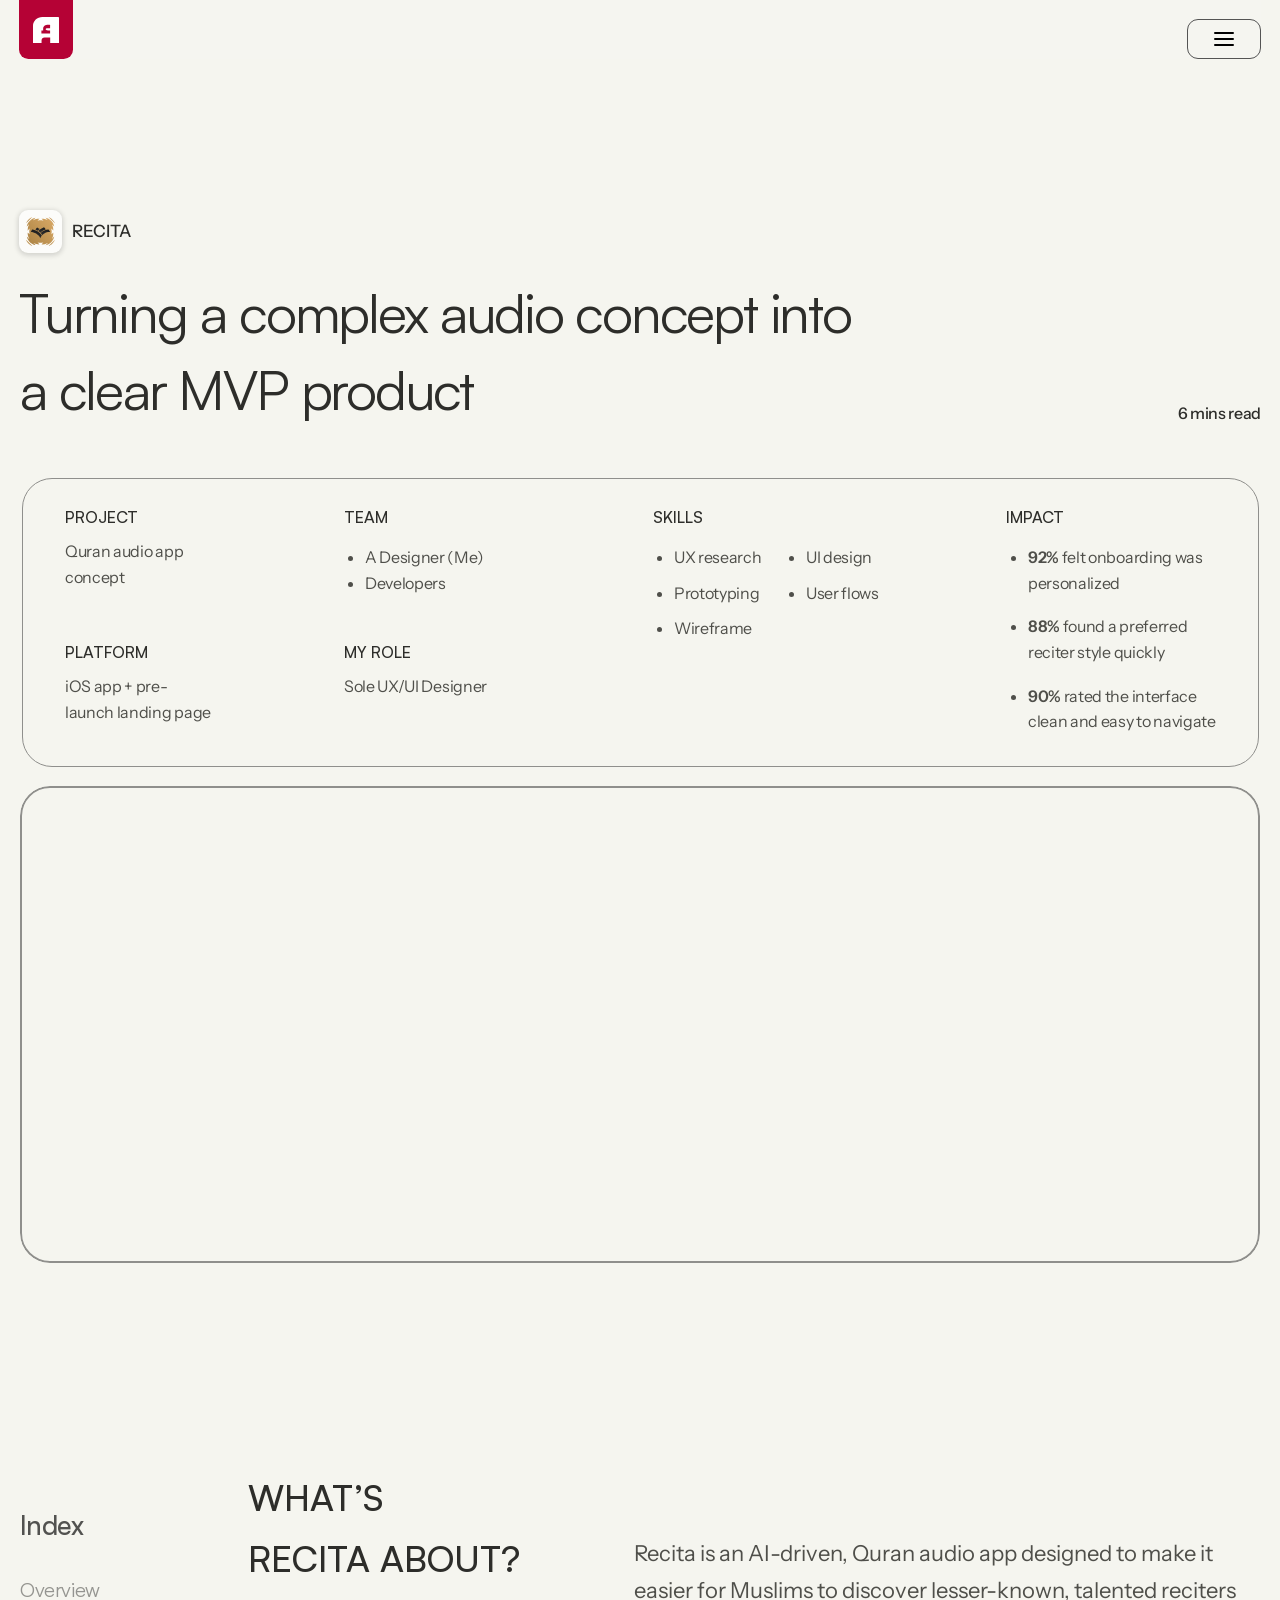
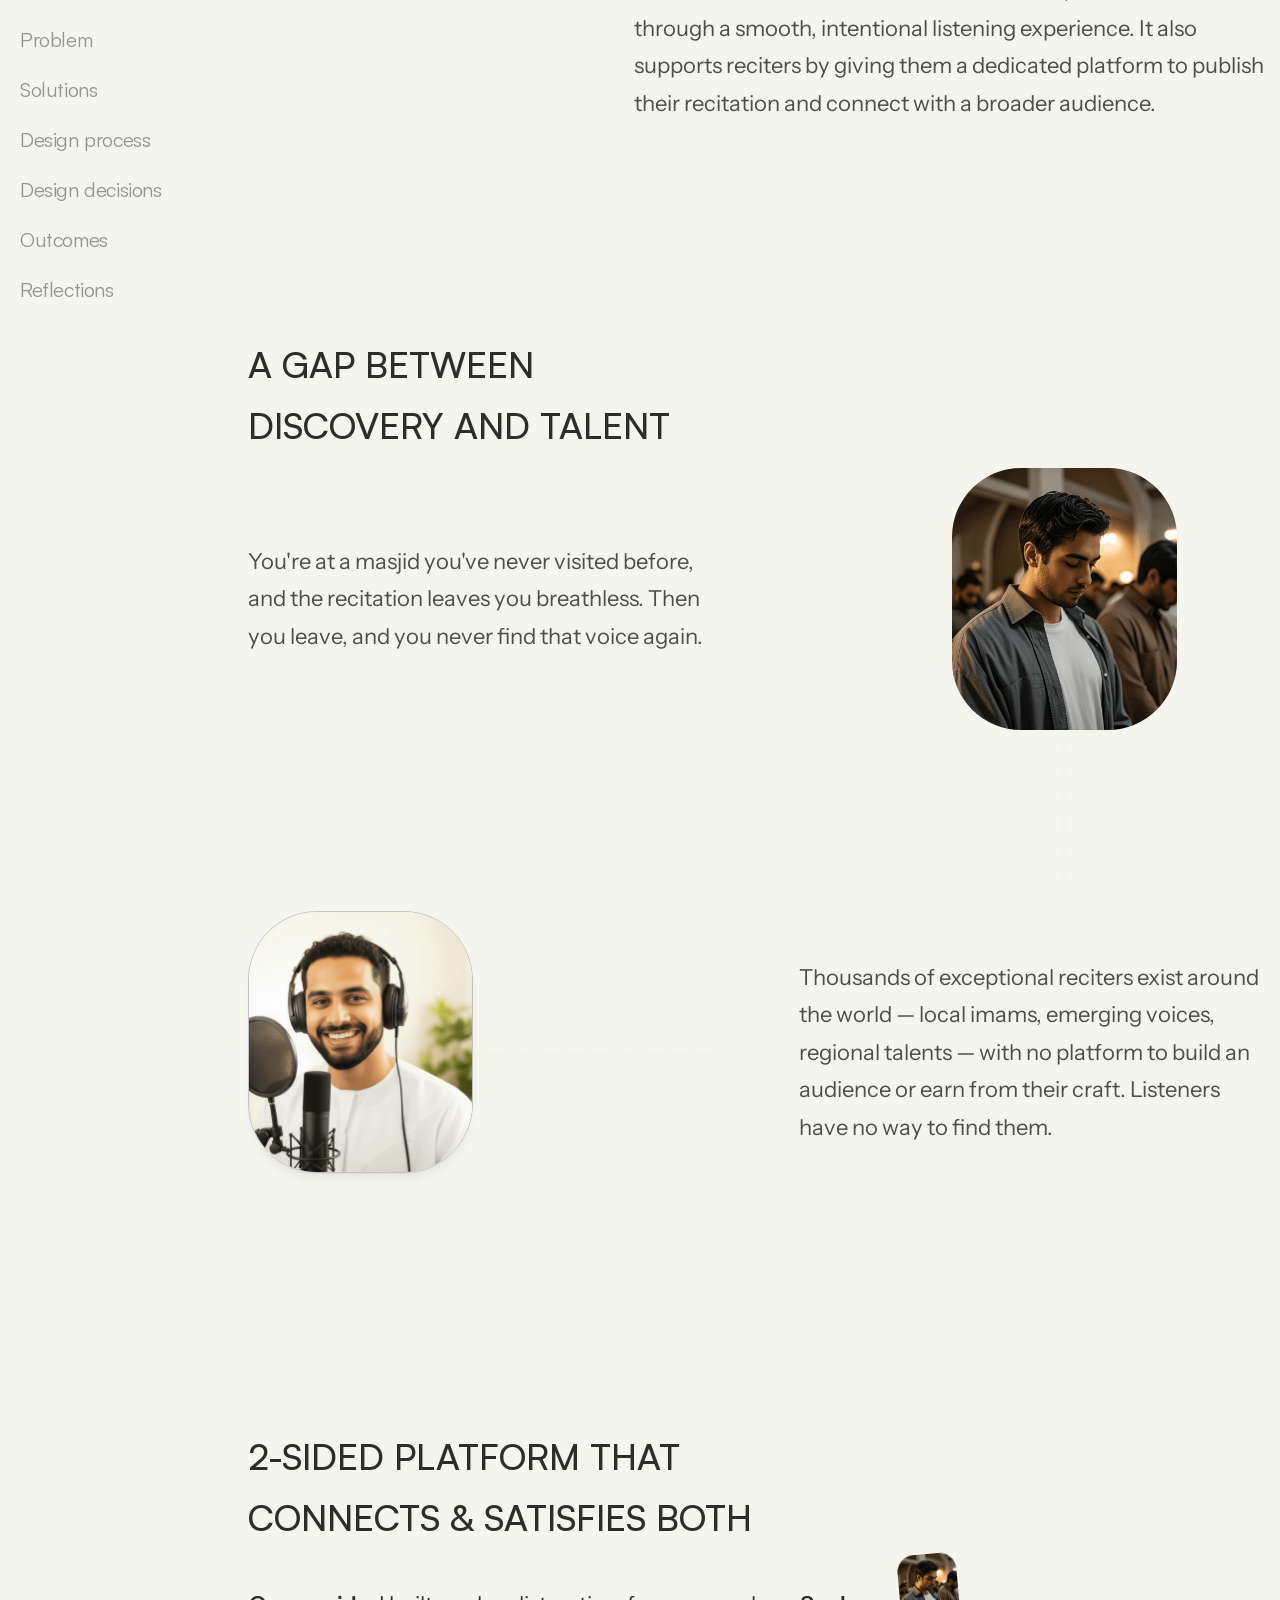
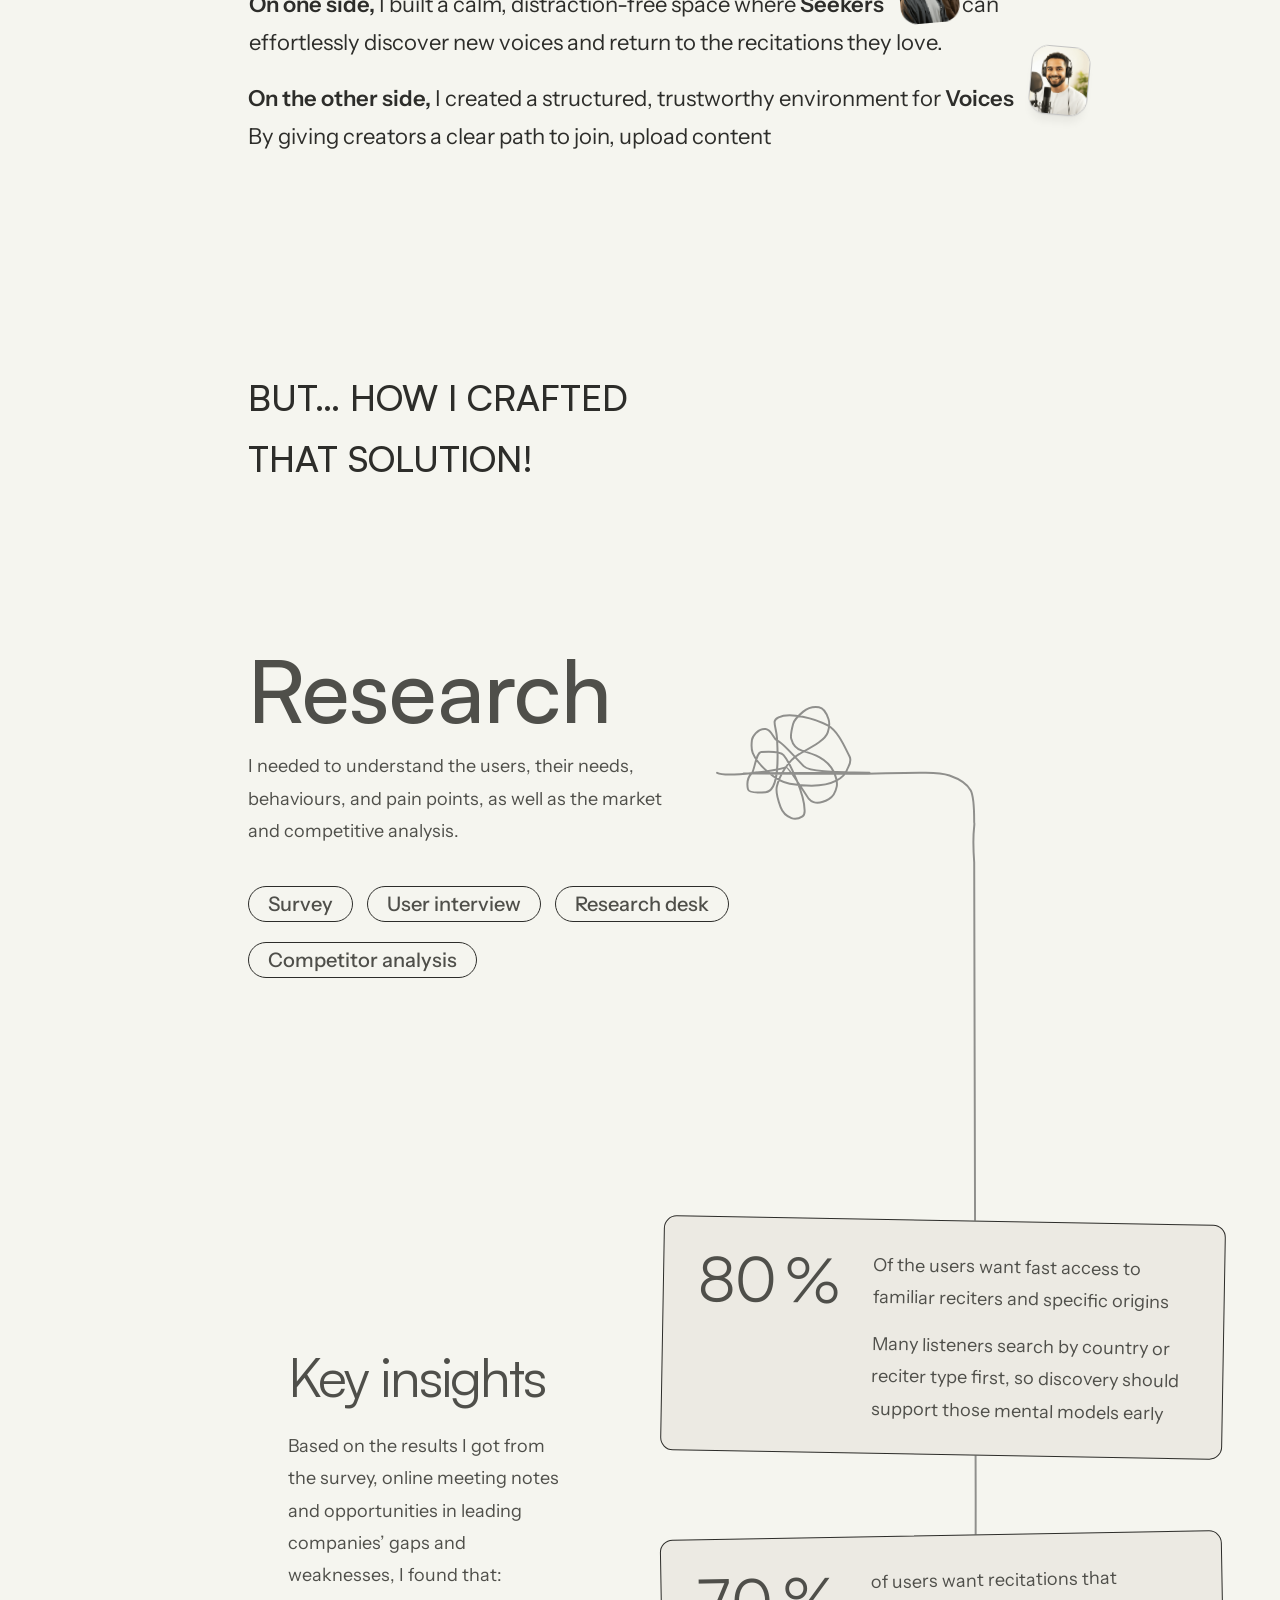
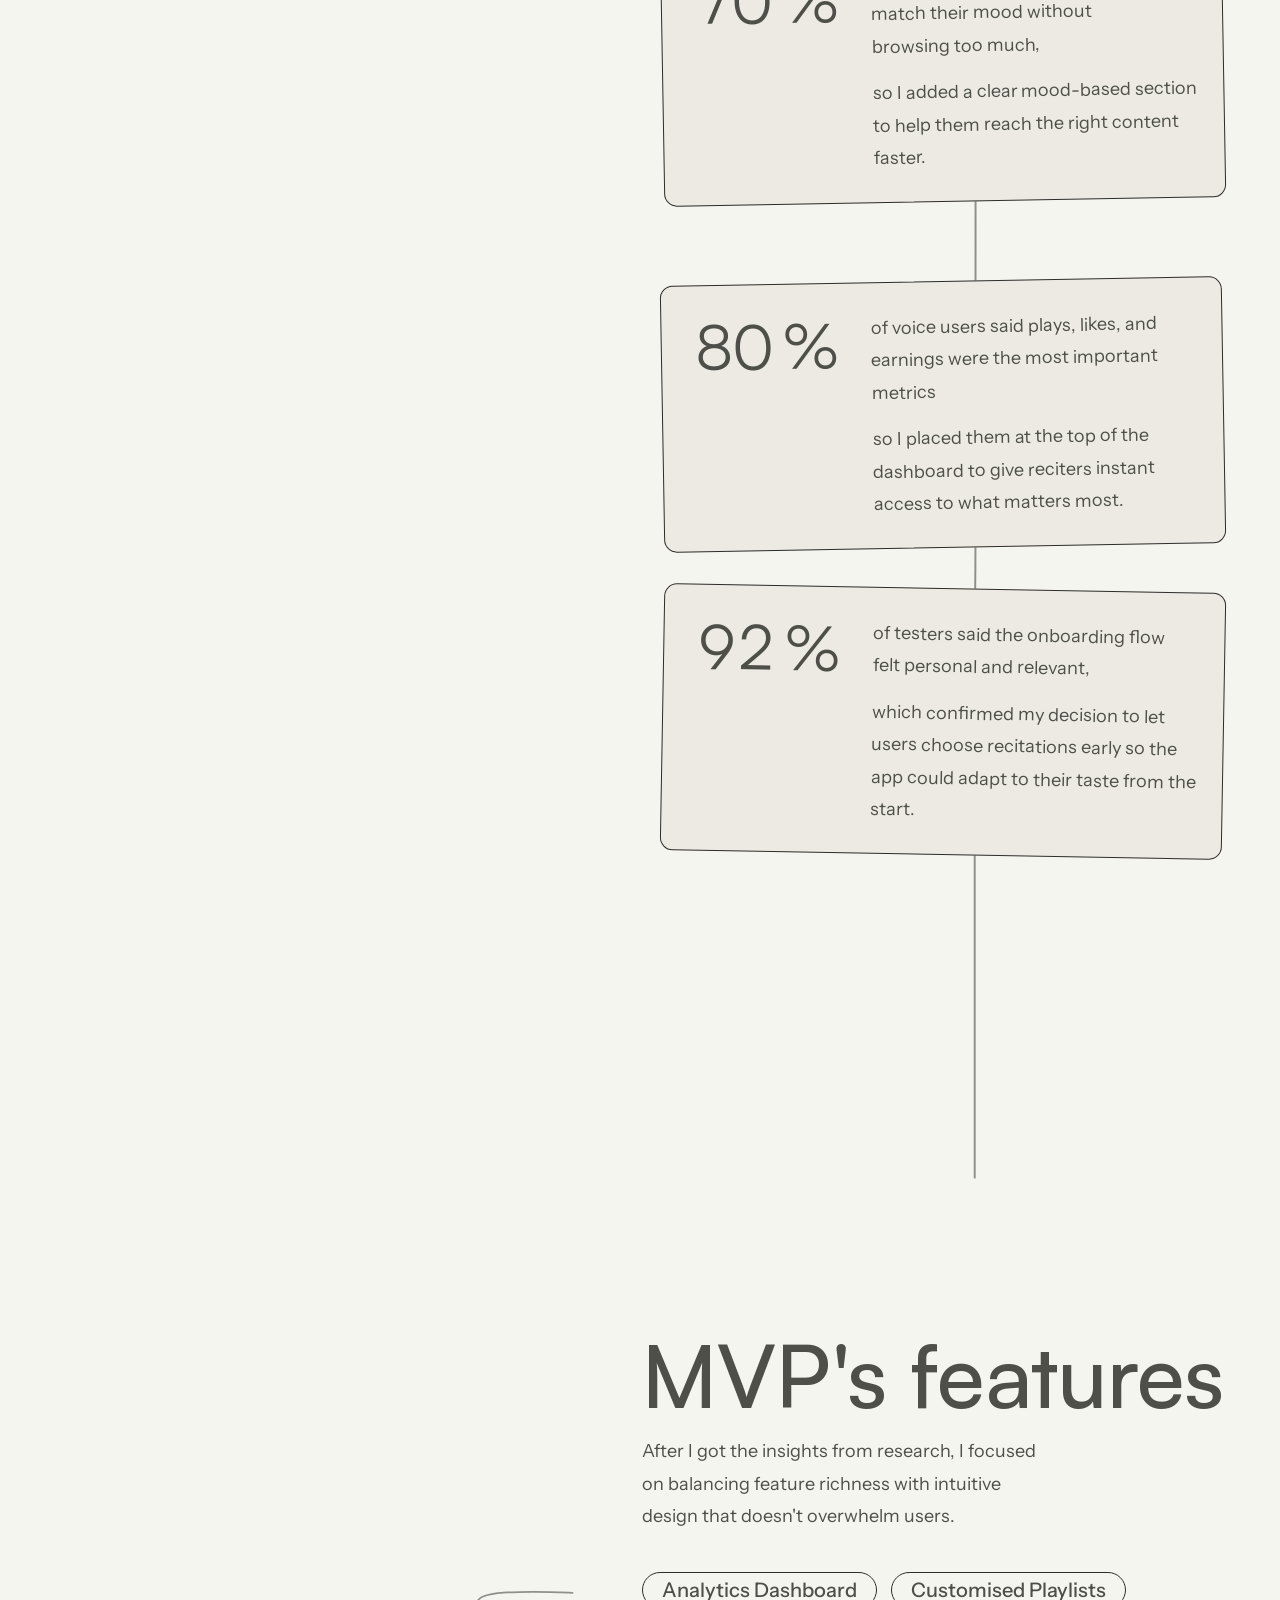
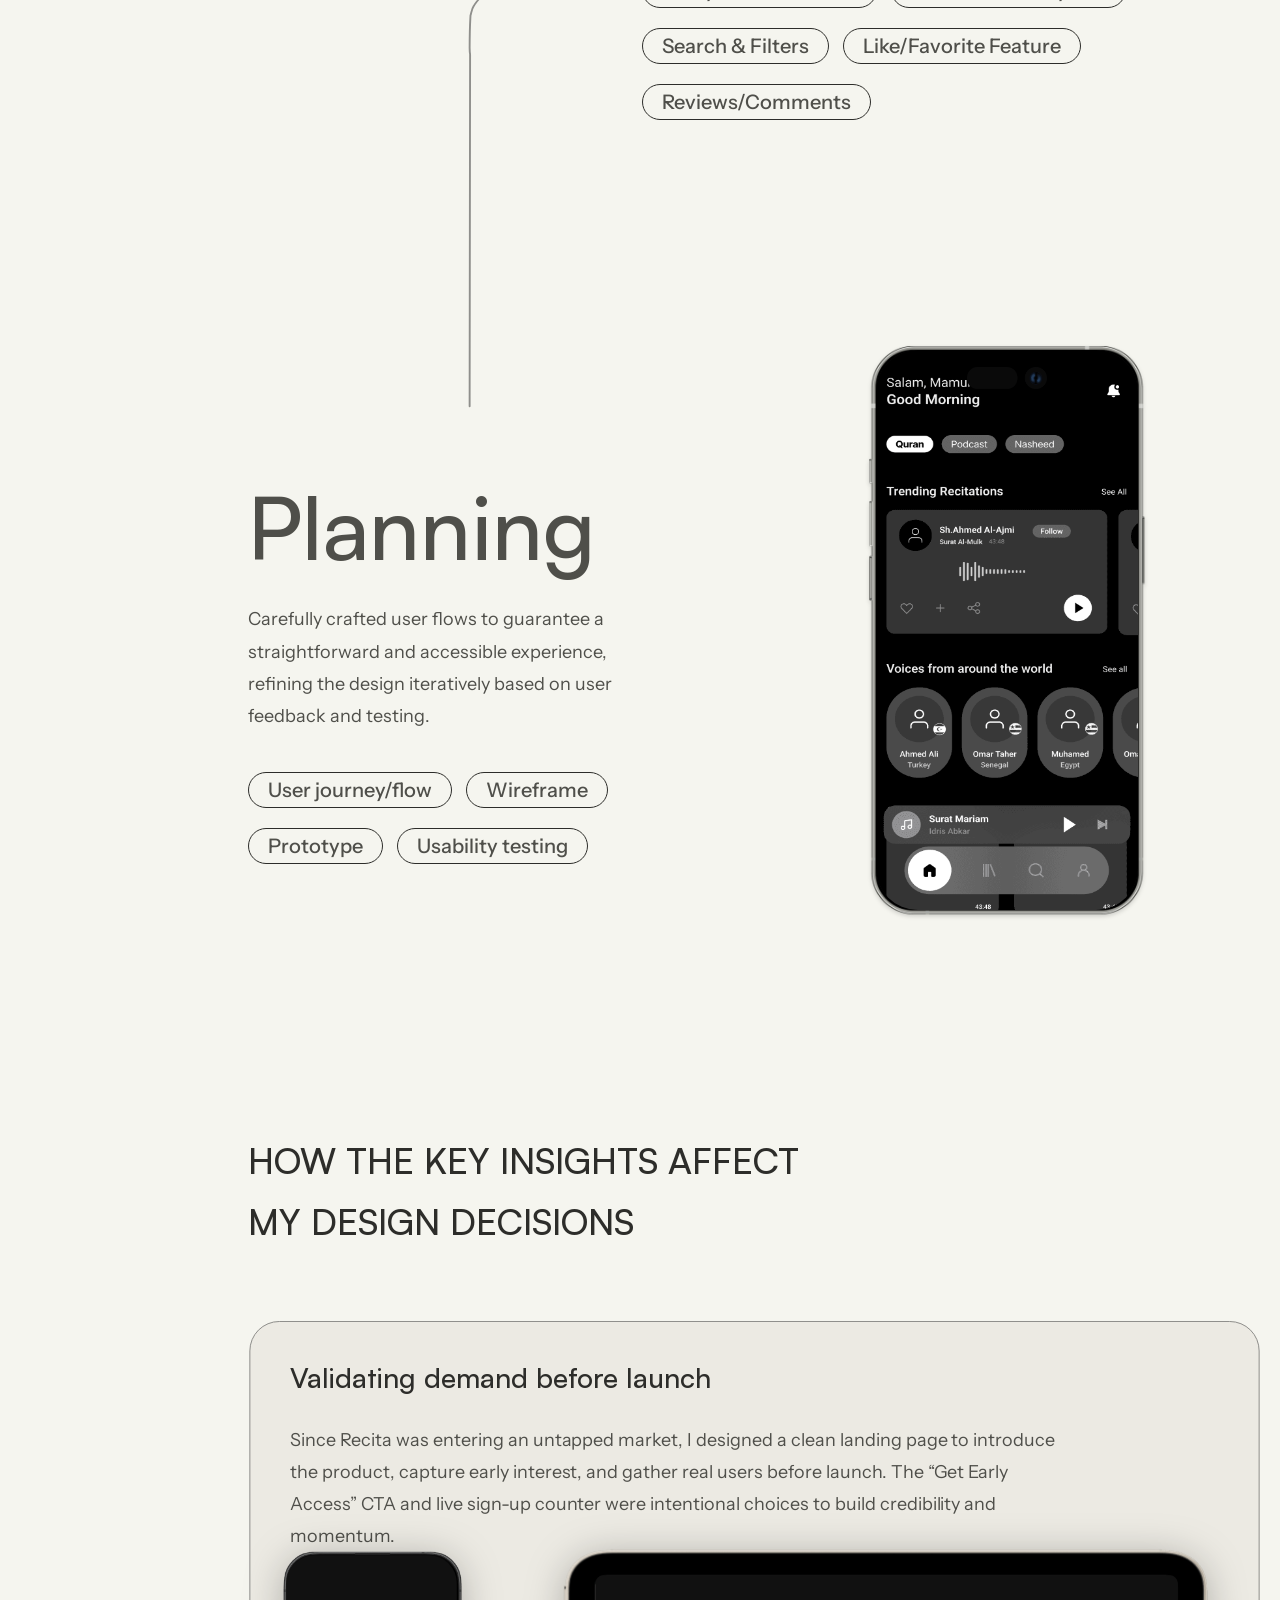
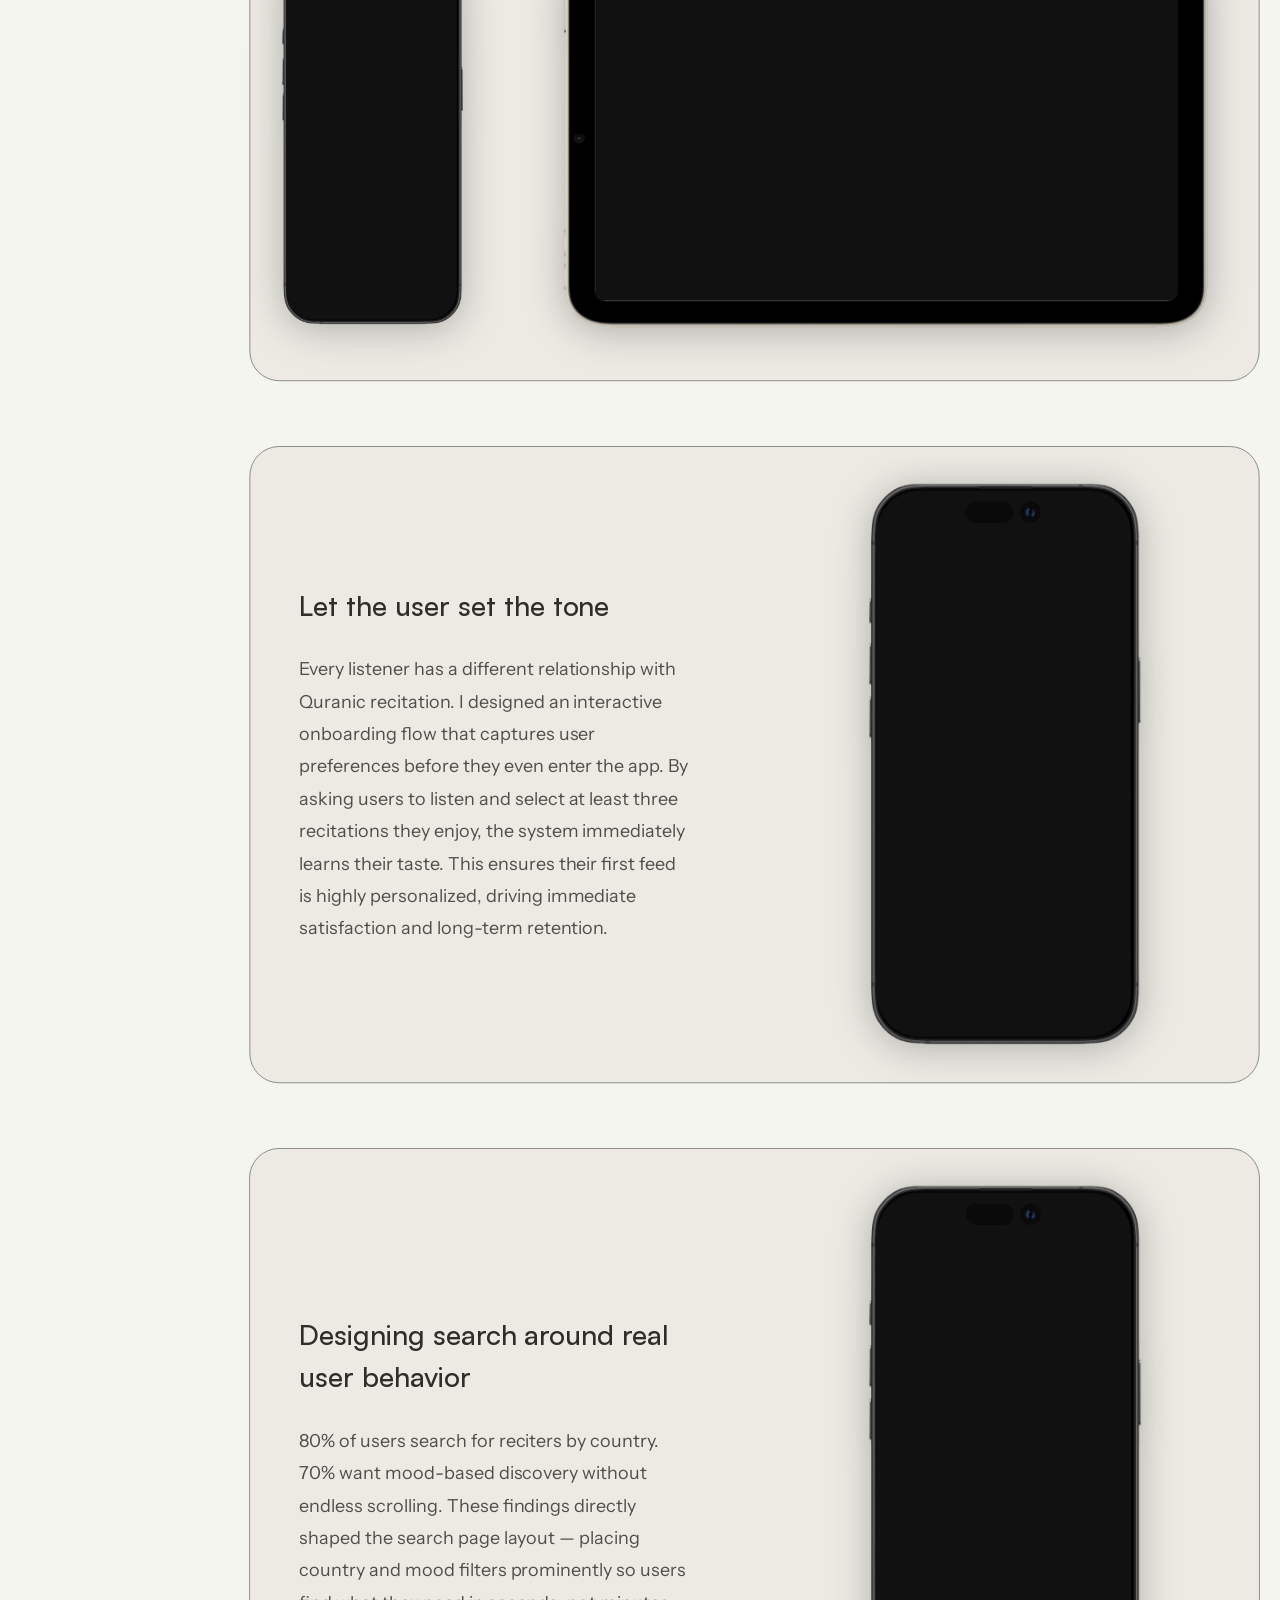
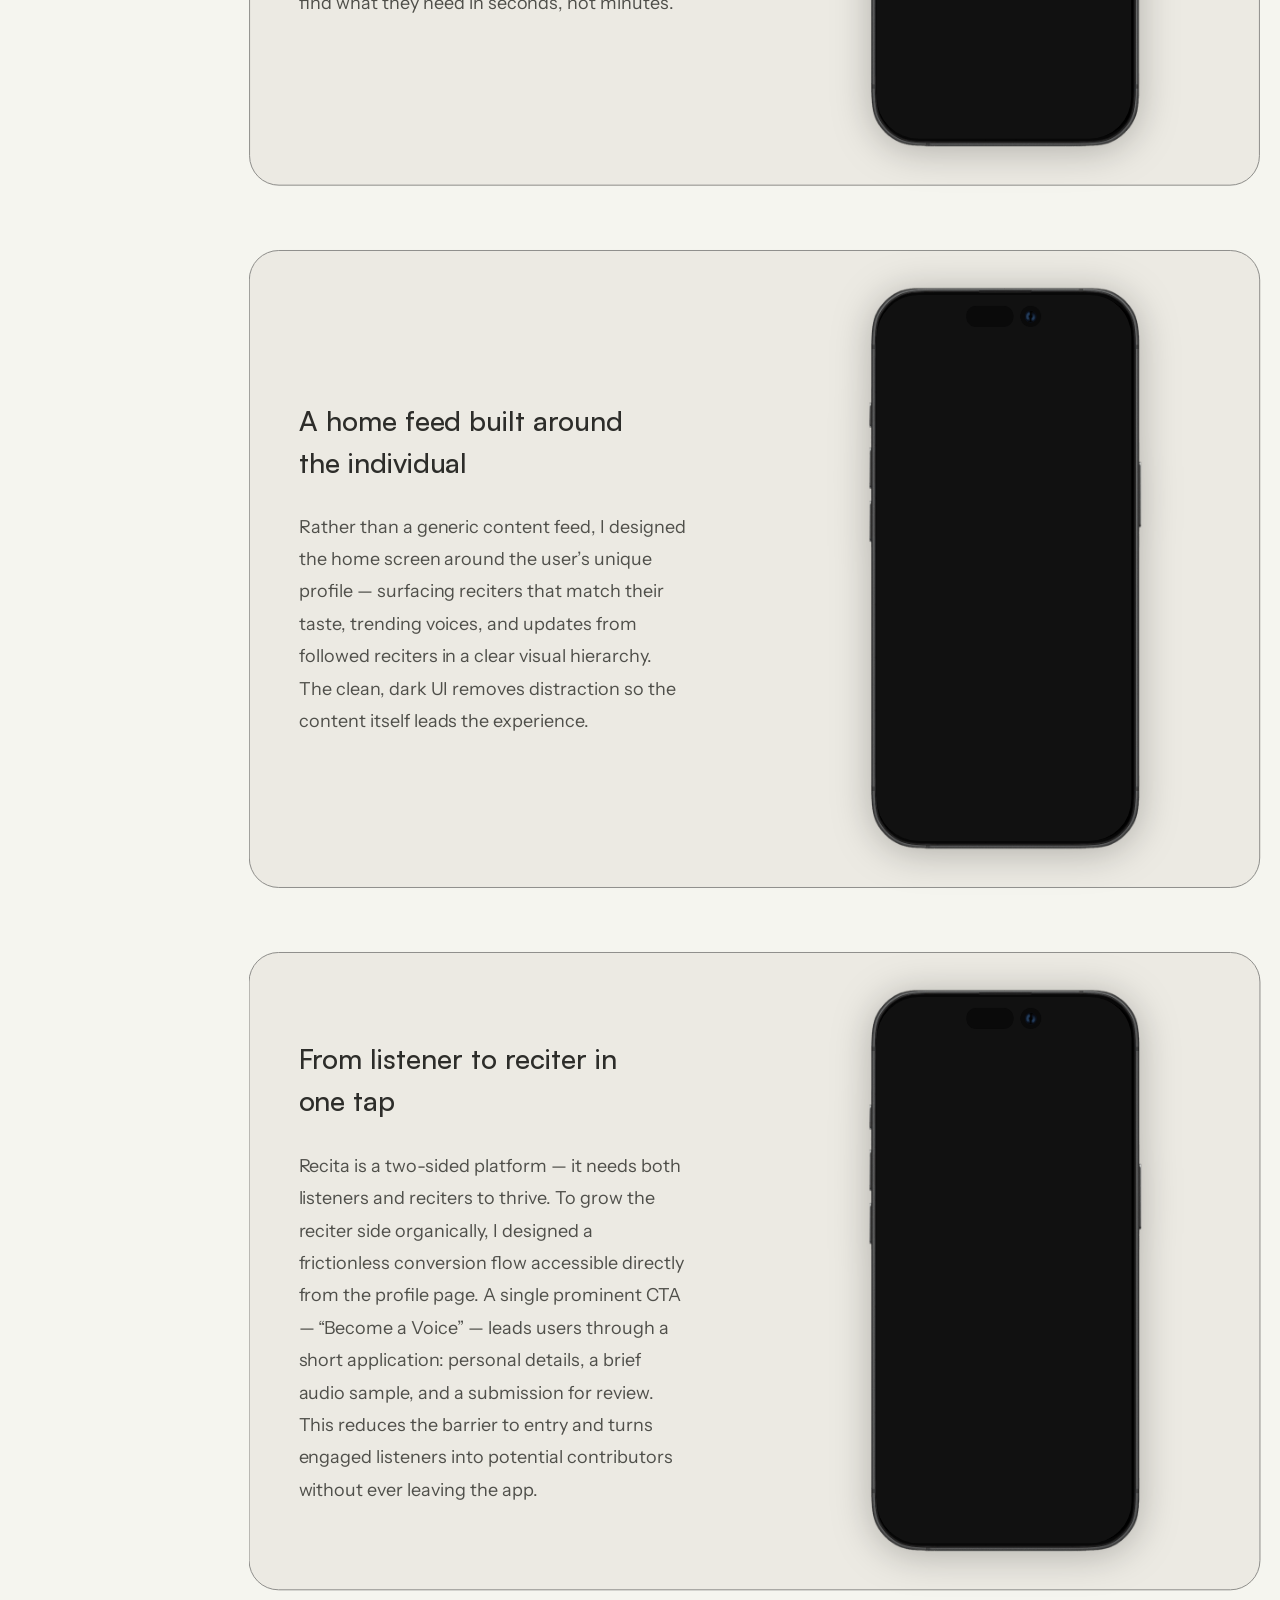
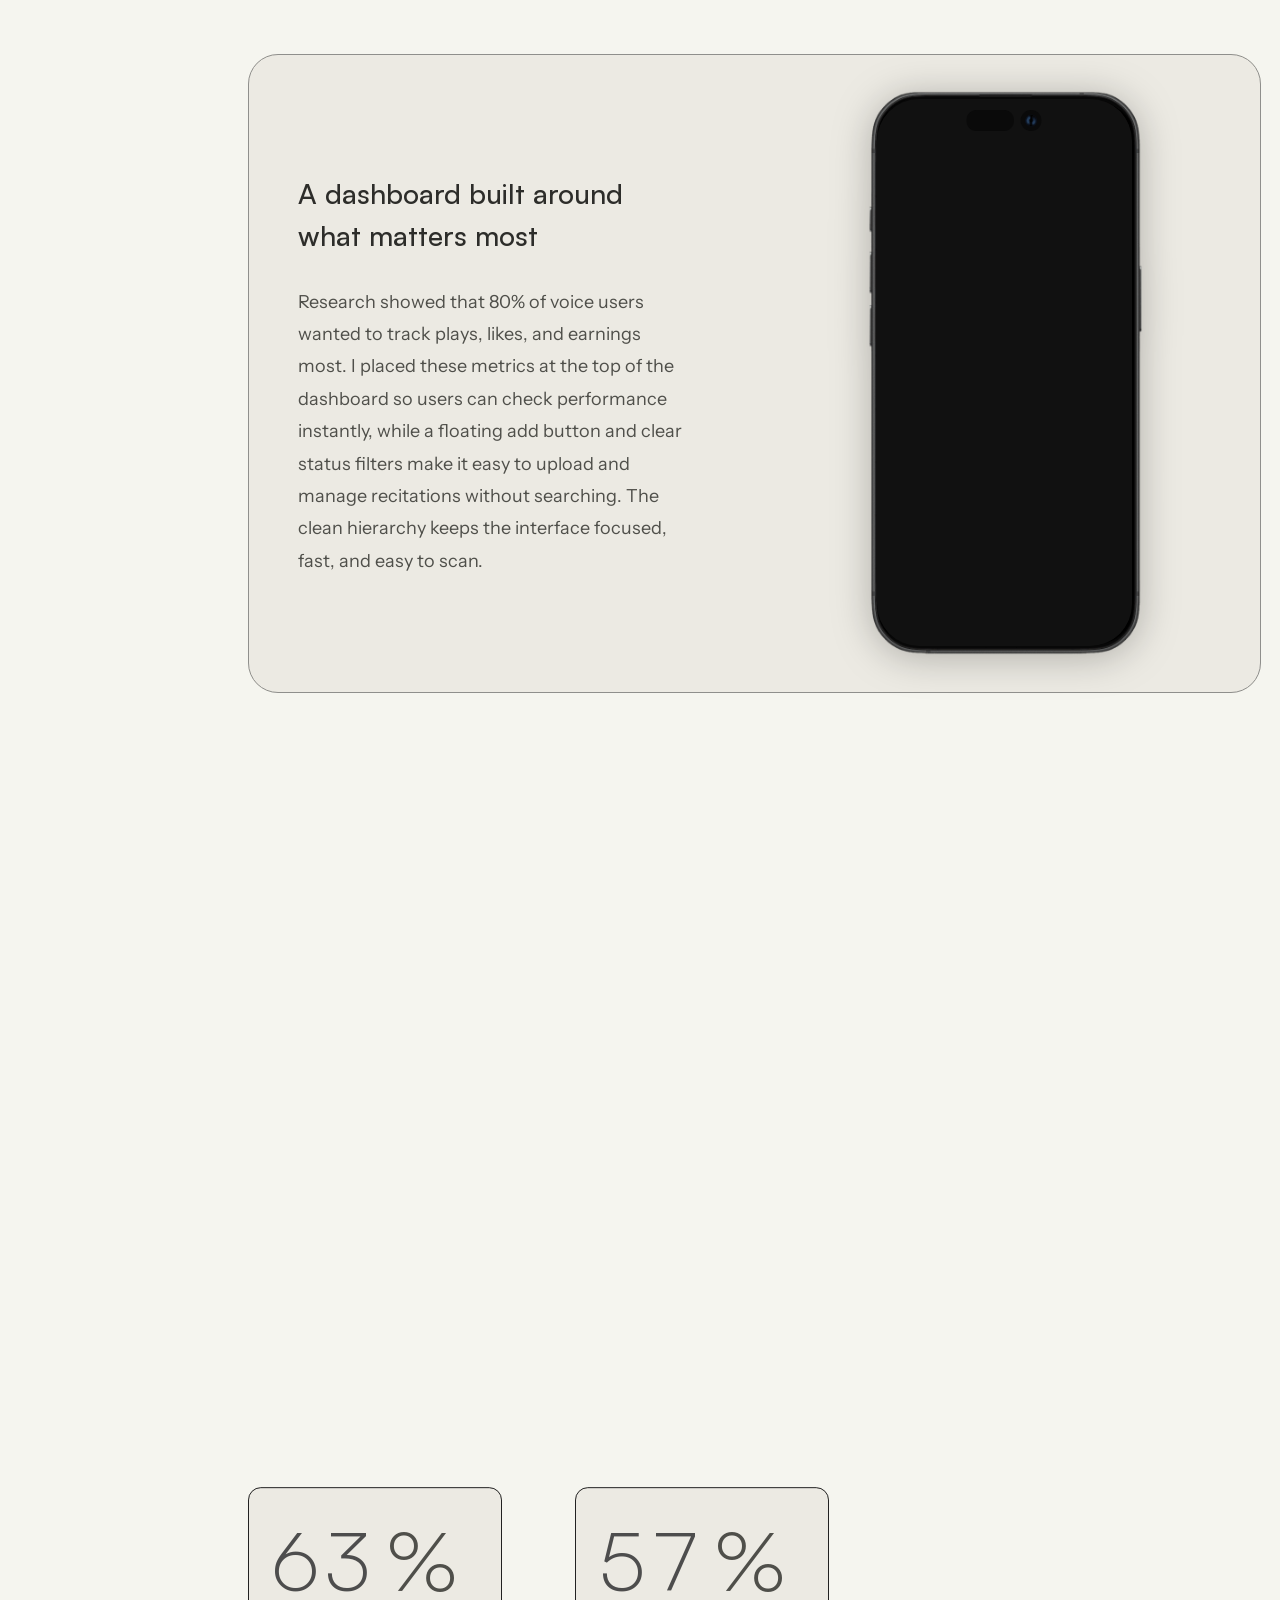
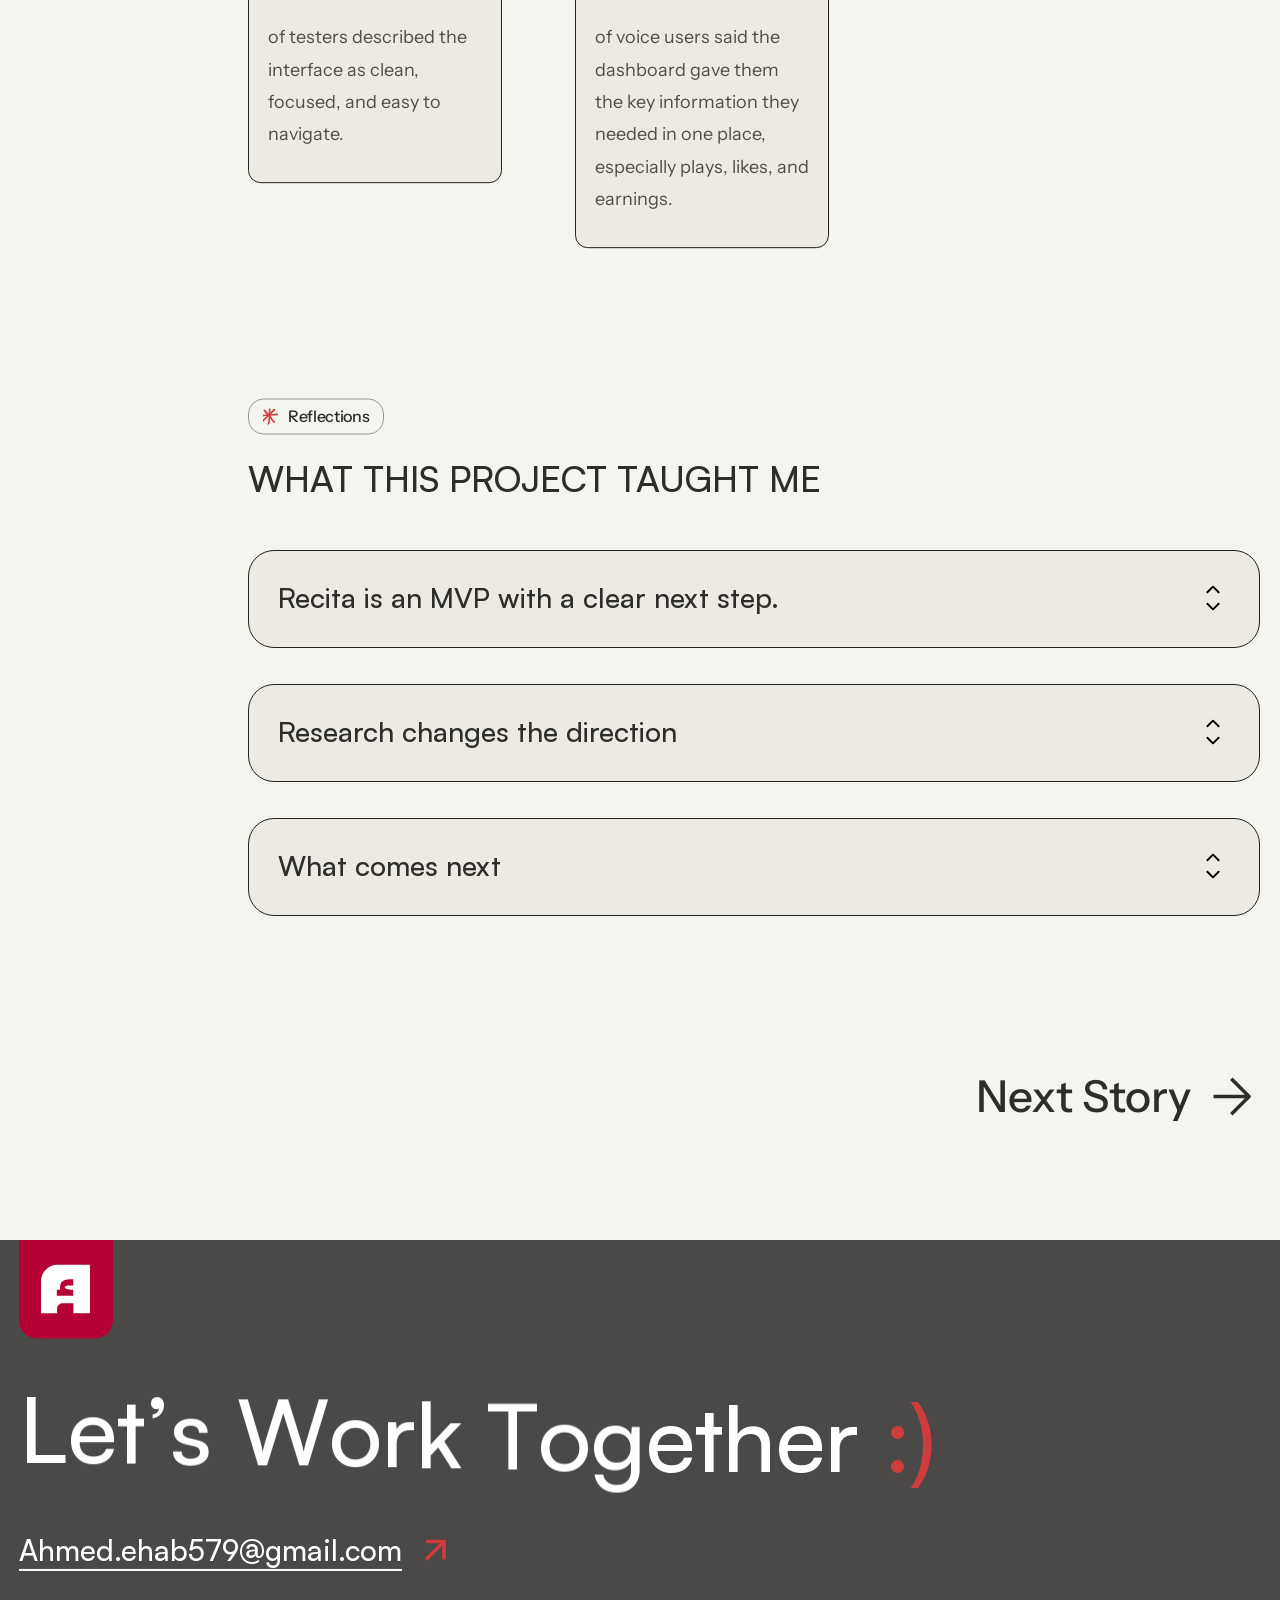
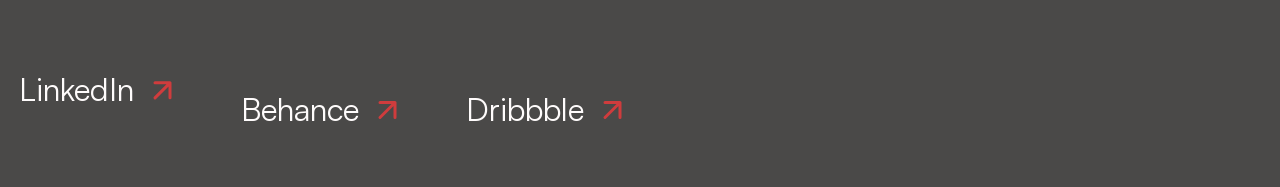
==== commit ee950c62: "Hero portrait clip, entrance animations restored, Recita spacing Home - The hero photo is now a shor" ====
--- a/project.html
+++ b/project.html
@@ -23,7 +23,7 @@
   <link rel="stylesheet" href="css/tokens.css?v=2">
   <link rel="stylesheet" href="css/base.css?v=5">
   <link rel="stylesheet" href="css/header.css?v=9">
-  <link rel="stylesheet" href="css/project.css?v=37">
+  <link rel="stylesheet" href="css/project.css?v=40">
   <link rel="stylesheet" href="css/footer.css?v=6">
 
   <script>
@@ -31,9 +31,9 @@
   </script>
   <script src="assets/vendor/motion-12.23.12.js" defer></script>
   <script src="assets/vendor/lenis-1.1.20.min.js" defer></script>
-  <script src="js/fx.js?v=8" defer></script>
+  <script src="js/fx.js?v=9" defer></script>
   <script src="js/header.js?v=2?v=4" defer></script>
-  <script src="js/project.js?v=17" defer></script>
+  <script src="js/project.js?v=18" defer></script>
   <script src="js/footer.js?v=2" defer></script>
 </head>
 <body>
@@ -288,7 +288,7 @@
             <div class="decision-wrap">
               <article class="decision decision--wide">
                 <div class="decision__text decision__text--wide">
-                  <h3 class="decision__title" data-fx="dec-title">Validating demand before launch</h3>
+                  <h3 class="decision__title" data-fx="dec-title">Validating demand before&nbsp;launch</h3>
                   <p class="decision__body" data-fx="dec-body">Since Recita was entering an untapped market, I designed a clean landing page to introduce the product, capture early interest, and gather real users before launch. The “Get Early Access” CTA and live sign-up counter were intentional choices to build credibility and momentum.</p>
                 </div>
                 <div class="decision__devices">
@@ -307,7 +307,7 @@
             <div class="decision-wrap">
               <article class="decision">
                 <div class="decision__text">
-                  <h3 class="decision__title" data-fx="dec-title">Let the user set the tone</h3>
+                  <h3 class="decision__title" data-fx="dec-title">Let the user set the&nbsp;tone</h3>
                   <p class="decision__body" data-fx="dec-body">Every listener has a different relationship with Quranic recitation. I designed an interactive onboarding flow that captures user preferences before they even enter the app. By asking users to listen and select at least three recitations they enjoy, the system immediately learns their taste. This ensures their first feed is highly personalized, driving immediate satisfaction and long-term retention.</p>
                 </div>
                 <div class="phone decision__phone">
@@ -321,7 +321,7 @@
             <div class="decision-wrap">
               <article class="decision">
                 <div class="decision__text">
-                  <h3 class="decision__title" data-fx="dec-title">Designing search around real <br class="m-break">user behavior</h3>
+                  <h3 class="decision__title" data-fx="dec-title">Designing search around real <br class="m-break">user&nbsp;behavior</h3>
                   <p class="decision__body" data-fx="dec-body">80% of users search for reciters by country. 70% want mood-based discovery without endless scrolling. These findings directly shaped the search page layout — placing country and mood filters prominently so users find what they need in seconds, not minutes.</p>
                 </div>
                 <div class="phone decision__phone">
@@ -335,7 +335,7 @@
             <div class="decision-wrap">
               <article class="decision">
                 <div class="decision__text">
-                  <h3 class="decision__title" data-fx="dec-title">A home feed built around <br class="m-break">the individual</h3>
+                  <h3 class="decision__title" data-fx="dec-title">A home feed built around <br class="m-break">the&nbsp;individual</h3>
                   <p class="decision__body" data-fx="dec-body">Rather than a generic content feed, I designed the home screen around the user’s unique profile — surfacing reciters that match their taste, trending voices, and updates from followed reciters in a clear visual hierarchy. The clean, dark UI removes distraction so the content itself leads the experience.</p>
                 </div>
                 <div class="phone decision__phone">
@@ -349,7 +349,7 @@
             <div class="decision-wrap">
               <article class="decision">
                 <div class="decision__text">
-                  <h3 class="decision__title" data-fx="dec-title">From listener to reciter in one tap</h3>
+                  <h3 class="decision__title" data-fx="dec-title">From listener to reciter in one&nbsp;tap</h3>
                   <p class="decision__body" data-fx="dec-body">Recita is a two-sided platform — it needs both listeners and reciters to thrive. To grow the reciter side organically, I designed a frictionless conversion flow accessible directly from the profile page. A single prominent CTA — “Become a Voice” — leads users through a short application: personal details, a brief audio sample, and a submission for review. This reduces the barrier to entry and turns engaged listeners into potential contributors without ever leaving the app.</p>
                 </div>
                 <div class="phone decision__phone">
@@ -363,7 +363,7 @@
             <div class="decision-wrap">
               <article class="decision">
                 <div class="decision__text">
-                  <h3 class="decision__title" data-fx="dec-title">A dashboard built around what matters most</h3>
+                  <h3 class="decision__title" data-fx="dec-title">A dashboard built around what matters&nbsp;most</h3>
                   <p class="decision__body" data-fx="dec-body">Research showed that 80% of voice users wanted to track plays, likes, and earnings most. I placed these metrics at the top of the dashboard so users can check performance instantly, while a floating add button and clear status filters make it easy to upload and manage recitations without searching. The clean hierarchy keeps the interface focused, fast, and easy to scan.</p>
                 </div>
                 <div class="phone decision__phone">
@@ -400,15 +400,15 @@
           </div>
           <div class="faq" data-faq>
             <div class="faq__item" data-fx="faq-item">
-              <h3><button class="faq__head" type="button" aria-expanded="false" aria-controls="faq-1">Recita is an MVP with a clear next step.<span class="faq__icon" aria-hidden="true"><svg viewBox="0 0 24 24"><path d="M4.5 15 L12 7.5 L19.5 15"/></svg><svg viewBox="0 0 24 24"><path d="M19.5 9 L12 16.5 L4.5 9"/></svg></span></button></h3>
+              <h3><button class="faq__head" type="button" aria-expanded="false" aria-controls="faq-1">Recita is an MVP with a clear next&nbsp;step.<span class="faq__icon" aria-hidden="true"><svg viewBox="0 0 24 24"><path d="M4.5 15 L12 7.5 L19.5 15"/></svg><svg viewBox="0 0 24 24"><path d="M19.5 9 L12 16.5 L4.5 9"/></svg></span></button></h3>
               <div class="faq__panel" id="faq-1" hidden><div class="faq__box"><p>Designing for a culturally specific audience means understanding their world before writing a single survey question. Knowing about Muslim listening habits first helped me ask sharper, more informed questions — which directly shaped features like country-based discovery and mood matching. Better context always leads to better research.</p></div></div>
             </div>
             <div class="faq__item" data-fx="faq-item">
-              <h3><button class="faq__head" type="button" aria-expanded="false" aria-controls="faq-2">Research changes the direction<span class="faq__icon" aria-hidden="true"><svg viewBox="0 0 24 24"><path d="M4.5 15 L12 7.5 L19.5 15"/></svg><svg viewBox="0 0 24 24"><path d="M19.5 9 L12 16.5 L4.5 9"/></svg></span></button></h3>
+              <h3><button class="faq__head" type="button" aria-expanded="false" aria-controls="faq-2">Research changes the&nbsp;direction<span class="faq__icon" aria-hidden="true"><svg viewBox="0 0 24 24"><path d="M4.5 15 L12 7.5 L19.5 15"/></svg><svg viewBox="0 0 24 24"><path d="M19.5 9 L12 16.5 L4.5 9"/></svg></span></button></h3>
               <div class="faq__panel" id="faq-2" hidden><div class="faq__box"><p>When I first spoke with the stakeholder, the product had a clear shape in his mind. He had assumptions about what users would want and had already started forming the feature list around those beliefs. After conducting the research, the product took a noticeably different direction. The real user needs, pain points, and opportunities that emerged were not what he had expected. This confirmed that research is not a formality — it is the step that aligns the product with reality.</p></div></div>
             </div>
             <div class="faq__item" data-fx="faq-item">
-              <h3><button class="faq__head" type="button" aria-expanded="false" aria-controls="faq-3">What comes next<span class="faq__icon" aria-hidden="true"><svg viewBox="0 0 24 24"><path d="M4.5 15 L12 7.5 L19.5 15"/></svg><svg viewBox="0 0 24 24"><path d="M19.5 9 L12 16.5 L4.5 9"/></svg></span></button></h3>
+              <h3><button class="faq__head" type="button" aria-expanded="false" aria-controls="faq-3">What comes&nbsp;next<span class="faq__icon" aria-hidden="true"><svg viewBox="0 0 24 24"><path d="M4.5 15 L12 7.5 L19.5 15"/></svg><svg viewBox="0 0 24 24"><path d="M19.5 9 L12 16.5 L4.5 9"/></svg></span></button></h3>
               <div class="faq__panel" id="faq-3" hidden><div class="faq__box"><p>The current version of Recita is an MVP, and there is already a clear direction for what comes next. One insight that stood out during research was around Ramadan: many Muslims attend night prayers at their local mosque and wish they could follow a full Quran recitation with their imam. A future version of Recita could close that gap by allowing local imams to record and publish their prayers inside the app, and by adding a feature to discover nearby mosques and imams by location.</p></div></div>
             </div>
           </div>
--- a/css/project.css
+++ b/css/project.css
@@ -62,9 +62,10 @@
   font: 400 20px/1.6 var(--font-display); letter-spacing: -0.02em;
   color: rgb(112 112 108); opacity: 0.72;
   transform-origin: 0 50%;
-  transition: color 0.5s cubic-bezier(0.12, 0.23, 0.5, 1), transform 0.5s cubic-bezier(0.12, 0.23, 0.5, 1);
+  transition: color 0.5s cubic-bezier(0.12, 0.23, 0.5, 1), transform 0.5s cubic-bezier(0.12, 0.23, 0.5, 1), translate 0.5s cubic-bezier(0.12, 0.23, 0.5, 1);
 }
 .cs-index__list a:hover { color: rgb(15 15 15); }   /* live hover colour, measured */
+@media (hover: hover) and (min-width: 810px) { .cs-index__list a:hover { translate: 2px 0; } }   /* Framer "Defult (hover)": nudges 2px right */
 .cs-index__list a[aria-current="true"] { color: var(--accent); font-weight: 500; transform: scale(1.05); }   /* heavier: 400 → 500 (Ahmed's request) */   /* 20px → 21px */
 
 .cs-main > section + section { margin-top: 163px; }
@@ -278,6 +279,10 @@
 .next-story__link svg { width: 61px; height: 61px; fill: none; stroke: var(--text-primary); stroke-width: 1.4; stroke-linejoin: round; transition: transform 0.3s cubic-bezier(0.12, 0.23, 0.5, 1); }
 .next-story__link:hover svg { transform: translateX(6px); }
 
+/* The Planning pictures hang 140px below the Design process box: add that, so Design decisions starts the same
+   163px below them as the other sections (Ahmed, 2026-11-28). Phones already keep their usual gap. */
+@media (min-width: 810px) { .cs-main > .cs-decisions { margin-top: 303px; } }
+
 /* Phone-only parts, hidden on desktop and tablet */
 .cs-index__fab, .cs-index__peek, .cs-index__scrim, .cs-line--step, .facts__more { display: none; }
 
@@ -286,6 +291,7 @@
    Everything that is absolutely placed on desktop becomes a normal flow of blocks; entrance animations
    are unchanged. Only sticky and stack distances differ. */
 @media (max-width: 809px) {
+  html { overflow-x: clip; }   /* titles that slide in from the side must not let the page scroll sideways */
   .cs { width: calc(100% - 32px); margin-left: 16px; padding-top: 104px; }
   .t-h3-cap { font-size: 26px; line-height: 1.4; }
   .t-body-xl { font-size: 18px; line-height: 1.7; }
